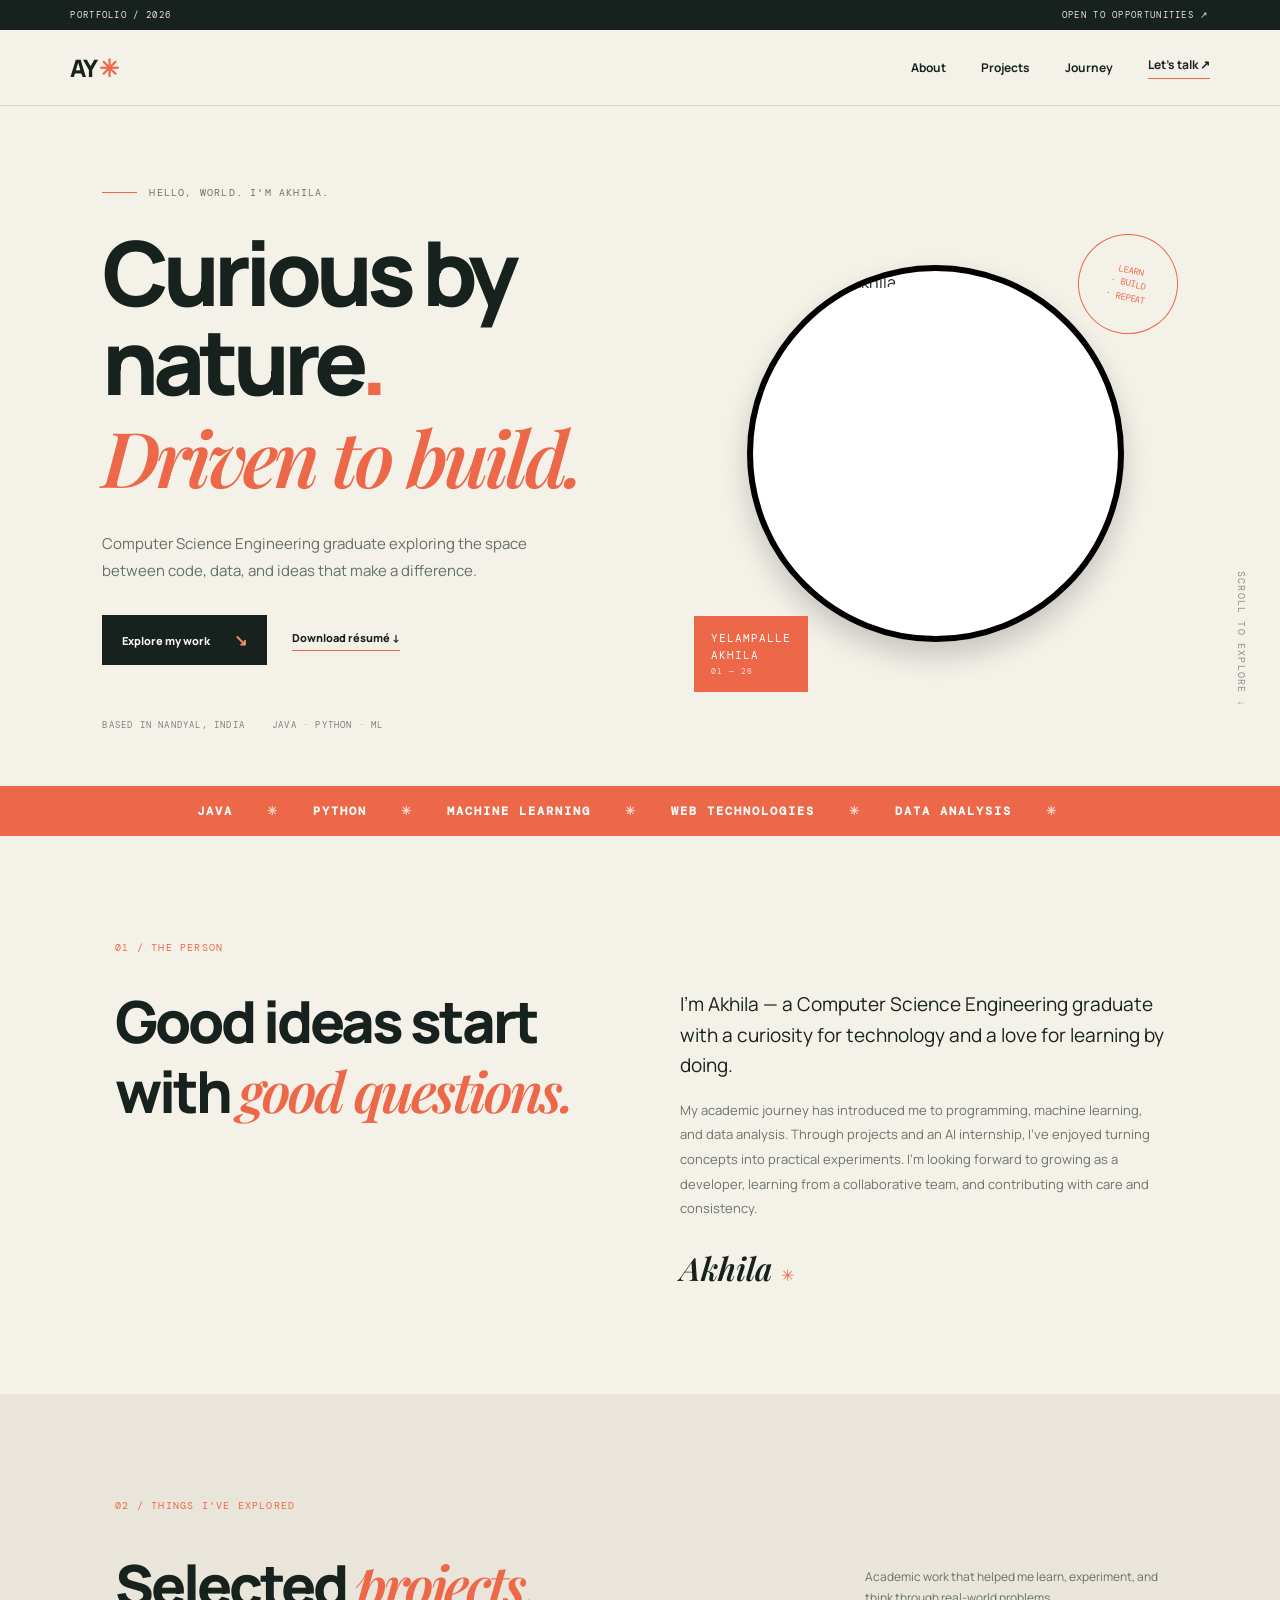
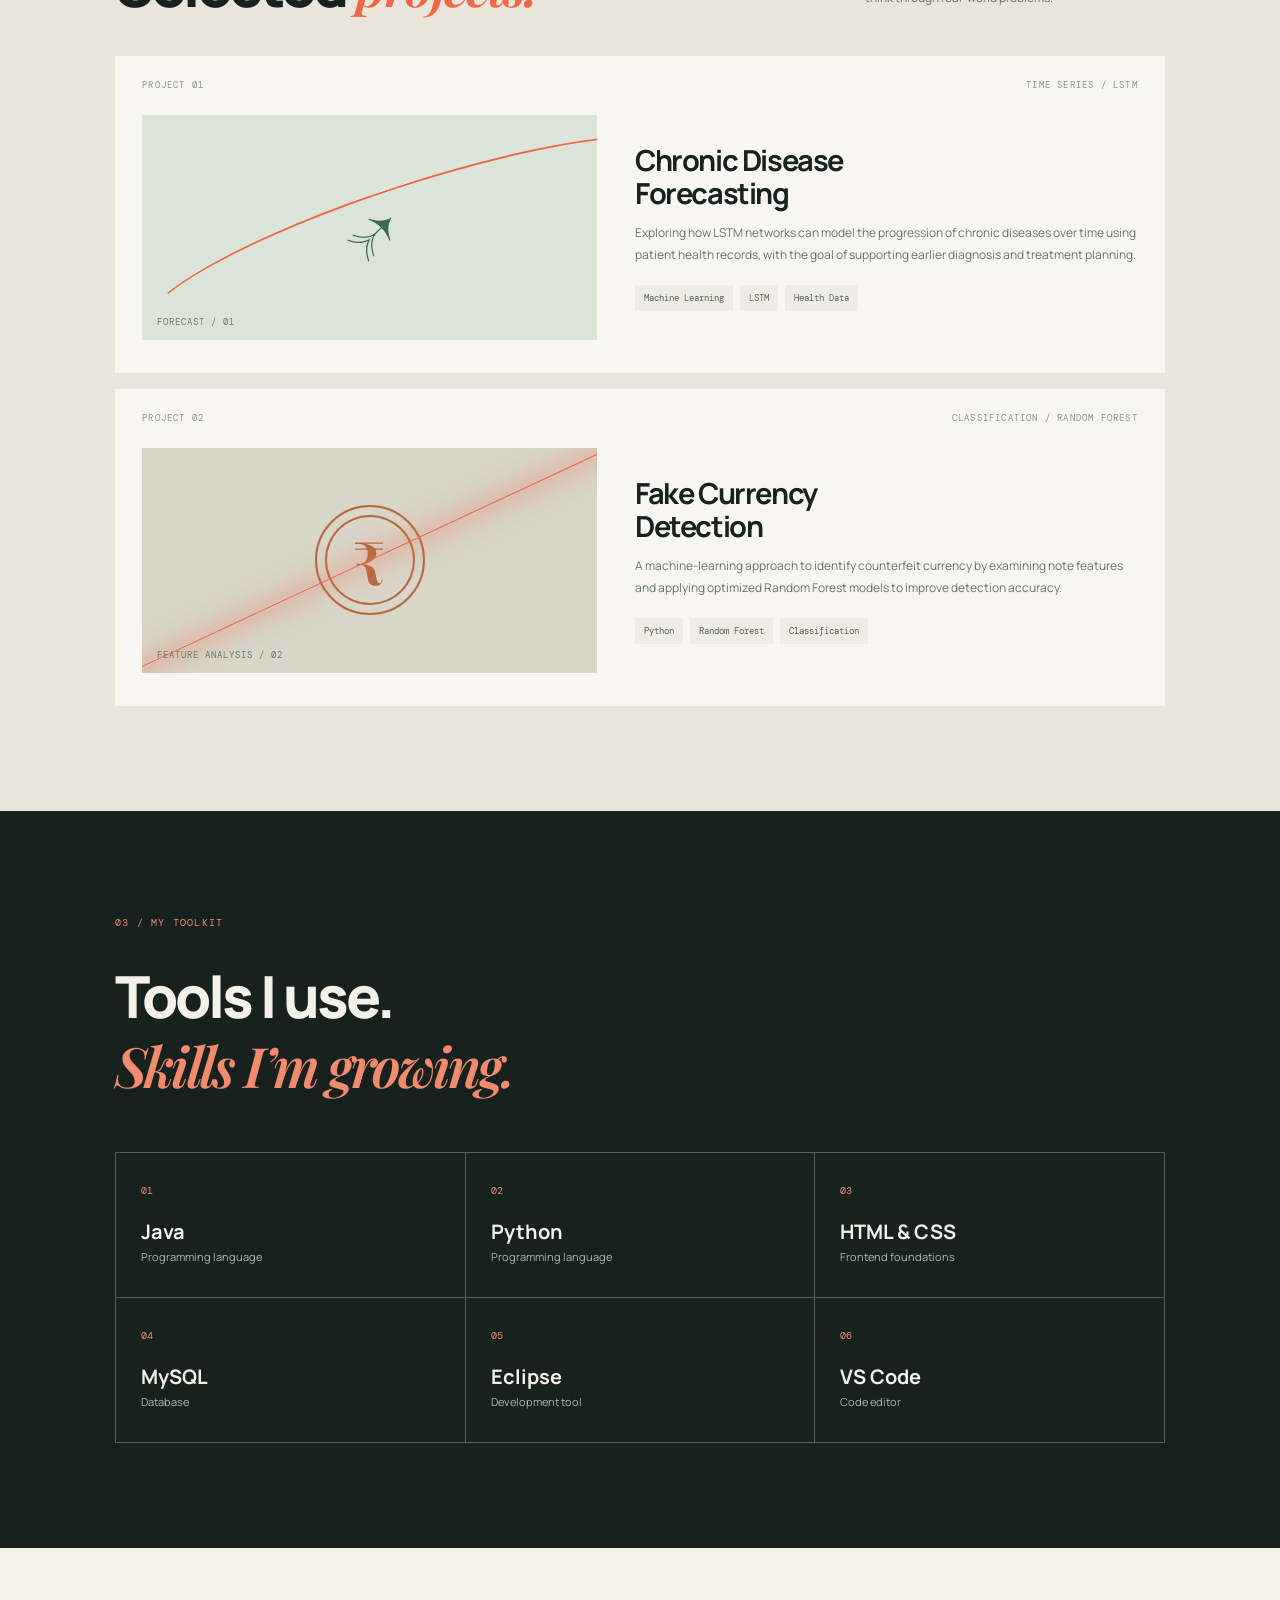
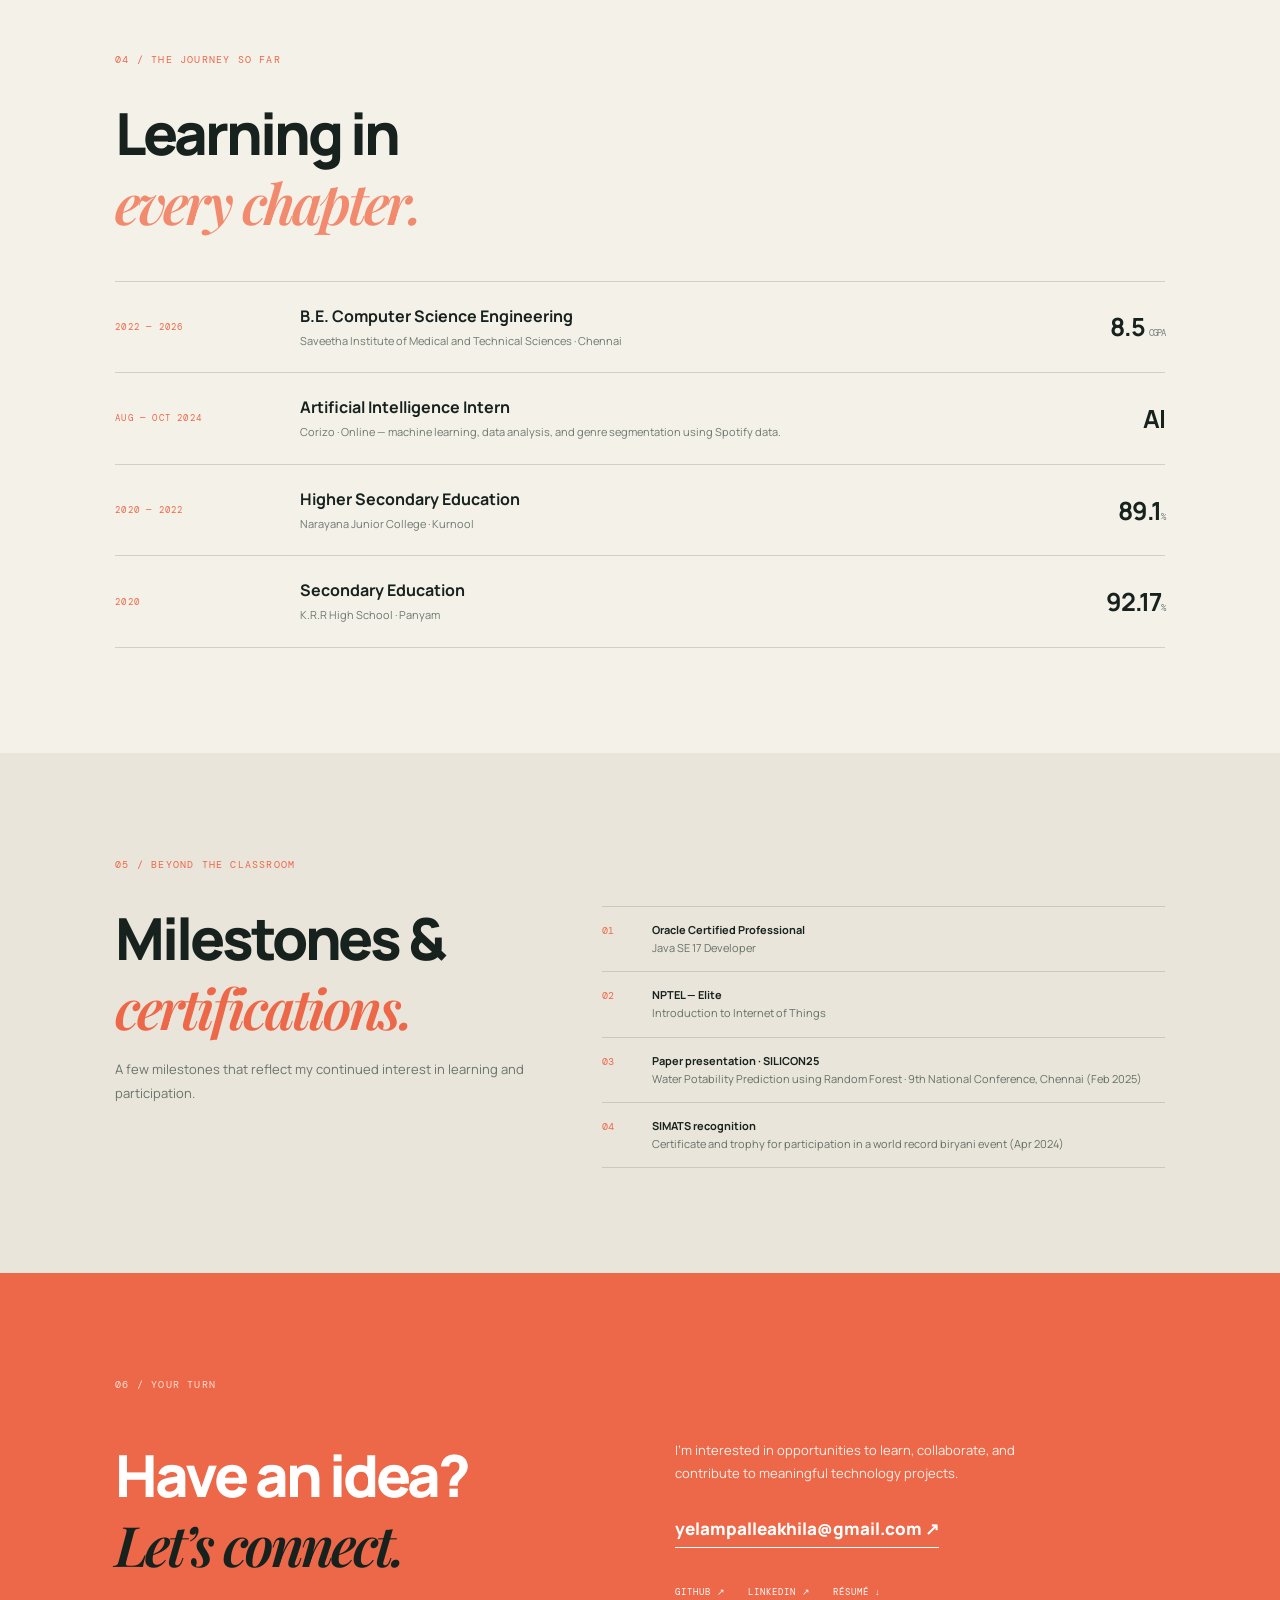
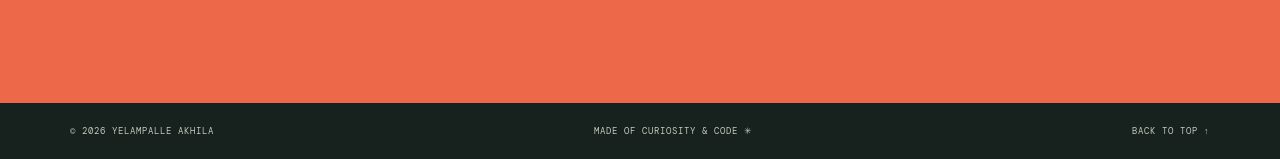
==== index.html @ b442e919 "Add files via upload" ====
<!DOCTYPE html>
<html lang="en">
<head>
<meta charset="UTF-8"><meta name="viewport" content="width=device-width, initial-scale=1">
<meta name="description" content="Yelampalle Akhila — Computer Science Engineering graduate, aspiring software developer.">
<title>Akhila Yelampalle — Digital Portfolio</title>
<link rel="preconnect" href="https://fonts.googleapis.com">
<link href="https://fonts.googleapis.com/css2?family=DM+Mono:wght@400;500&family=Manrope:wght@400;500;600;700;800&family=Playfair+Display:ital,wght@0,600;1,600&display=swap" rel="stylesheet">
<link rel="stylesheet" href="style.css">
</head>
<body>
<div class="topline"><span>PORTFOLIO / 2026</span><span>OPEN TO OPPORTUNITIES ↗</span></div>
<header class="header">
  <a class="logo" href="#top">AY<span>✳</span></a>
  <button class="menu" aria-label="Open menu">☰</button>
  <nav><a href="#about">About</a><a href="#work">Projects</a><a href="#journey">Journey</a><a href="#contact" class="contact-link">Let's talk ↗</a></nav>
</header>
<main id="top">
<section class="hero">
  <div class="hero-left">
    <p class="eyebrow"><span class="line"></span> HELLO, WORLD. I'M AKHILA.</p>
    <h1>Curious by<br>nature<span class="period">.</span><br><i>Driven to build.</i></h1>
    <p class="hero-desc">Computer Science Engineering graduate exploring the space between code, data, and ideas that make a difference.</p>
    <div class="hero-buttons"><a class="button dark" href="#work">Explore my work <span>↘</span></a><a class="text-link" href="assets/Akhila-Resume.pdf" download>Download résumé ↓</a></div>
    <div class="hero-foot"><span>BASED IN NANDYAL, INDIA</span><span>JAVA · PYTHON · ML</span></div>
  </div>
  <div class="hero-right">
    <div class="photo-wrap"><img src="assets/akhila-photo.png" alt="Yelampalle Akhila"></div>
    <div class="photo-label">YELAMPALLE<br>AKHILA <span>01 — 26</span></div>
    <div class="round-stamp"><span>LEARN<br>· BUILD<br>· REPEAT</span></div>
  </div>
  <div class="vertical-note">SCROLL TO EXPLORE ↓</div>
</section>
<section class="ticker"><div>JAVA <b>✳</b> PYTHON <b>✳</b> MACHINE LEARNING <b>✳</b> WEB TECHNOLOGIES <b>✳</b> DATA ANALYSIS <b>✳</b></div></section>
<section class="about section" id="about">
  <div class="section-no">01 / THE PERSON</div>
  <div class="about-grid"><h2>Good ideas start<br>with <em>good questions.</em></h2><div><p class="big-copy">I’m Akhila — a Computer Science Engineering graduate with a curiosity for technology and a love for learning by doing.</p><p class="body-copy">My academic journey has introduced me to programming, machine learning, and data analysis. Through projects and an AI internship, I’ve enjoyed turning concepts into practical experiments. I’m looking forward to growing as a developer, learning from a collaborative team, and contributing with care and consistency.</p><div class="signature">Akhila <span>✳</span></div></div></div>
</section>
<section class="work section" id="work">
  <div class="section-no">02 / THINGS I'VE EXPLORED</div><div class="work-head"><h2>Selected <em>projects.</em></h2><p>Academic work that helped me learn, experiment, and think through real-world problems.</p></div>
  <article class="project-card project-one"><div class="project-top"><span>PROJECT 01</span><span>TIME SERIES / LSTM</span></div><div class="project-content"><div class="project-art art-one"><div class="pulse">↗</div><div class="graph-line"></div><small>FORECAST / 01</small></div><div class="project-info"><h3>Chronic Disease<br>Forecasting</h3><p>Exploring how LSTM networks can model the progression of chronic diseases over time using patient health records, with the goal of supporting earlier diagnosis and treatment planning.</p><div class="chips"><span>Machine Learning</span><span>LSTM</span><span>Health Data</span></div></div></div></article>
  <article class="project-card project-two"><div class="project-top"><span>PROJECT 02</span><span>CLASSIFICATION / RANDOM FOREST</span></div><div class="project-content"><div class="project-art art-two"><div class="coin">₹</div><div class="scan"></div><small>FEATURE ANALYSIS / 02</small></div><div class="project-info"><h3>Fake Currency<br>Detection</h3><p>A machine-learning approach to identify counterfeit currency by examining note features and applying optimized Random Forest models to improve detection accuracy.</p><div class="chips"><span>Python</span><span>Random Forest</span><span>Classification</span></div></div></div></article>
</section>
<section class="toolkit section">
  <div class="section-no">03 / MY TOOLKIT</div><h2>Tools I use.<br><em>Skills I’m growing.</em></h2>
  <div class="tool-grid"><div class="tool"><span>01</span><h3>Java</h3><p>Programming language</p></div><div class="tool"><span>02</span><h3>Python</h3><p>Programming language</p></div><div class="tool"><span>03</span><h3>HTML & CSS</h3><p>Frontend foundations</p></div><div class="tool"><span>04</span><h3>MySQL</h3><p>Database</p></div><div class="tool"><span>05</span><h3>Eclipse</h3><p>Development tool</p></div><div class="tool"><span>06</span><h3>VS Code</h3><p>Code editor</p></div></div>
</section>
<section class="journey section" id="journey">
  <div class="section-no">04 / THE JOURNEY SO FAR</div><h2>Learning in<br><em>every chapter.</em></h2>
  <div class="journey-list">
    <div class="journey-item"><div class="date">2022 — 2026</div><div><h3>B.E. Computer Science Engineering</h3><p>Saveetha Institute of Medical and Technical Sciences · Chennai</p></div><strong>8.5 <small>CGPA</small></strong></div>
    <div class="journey-item"><div class="date">AUG — OCT 2024</div><div><h3>Artificial Intelligence Intern</h3><p>Corizo · Online — machine learning, data analysis, and genre segmentation using Spotify data.</p></div><strong>AI</strong></div>
    <div class="journey-item"><div class="date">2020 — 2022</div><div><h3>Higher Secondary Education</h3><p>Narayana Junior College · Kurnool</p></div><strong>89.1<small>%</small></strong></div>
    <div class="journey-item"><div class="date">2020</div><div><h3>Secondary Education</h3><p>K.R.R High School · Panyam</p></div><strong>92.17<small>%</small></strong></div>
  </div>
</section>
<section class="extras section">
  <div class="section-no">05 / BEYOND THE CLASSROOM</div><div class="extras-grid"><div><h2>Milestones &<br><em>certifications.</em></h2><p class="body-copy">A few milestones that reflect my continued interest in learning and participation.</p></div><div class="credential-list"><div><span>01</span><p><b>Oracle Certified Professional</b><br>Java SE 17 Developer</p></div><div><span>02</span><p><b>NPTEL — Elite</b><br>Introduction to Internet of Things</p></div><div><span>03</span><p><b>Paper presentation · SILICON25</b><br>Water Potability Prediction using Random Forest · 9th National Conference, Chennai (Feb 2025)</p></div><div><span>04</span><p><b>SIMATS recognition</b><br>Certificate and trophy for participation in a world record biryani event (Apr 2024)</p></div></div></div>
</section>
<section class="contact section" id="contact"><div class="section-no">06 / YOUR TURN</div><div class="contact-grid"><h2>Have an idea?<br><em>Let’s connect.</em></h2><div><p>I’m interested in opportunities to learn, collaborate, and contribute to meaningful technology projects.</p><a class="email" href="mailto:yelampalleakhila@gmail.com">yelampalleakhila@gmail.com ↗</a><div class="socials"><a href="https://github.com/yelampalli" target="_blank" rel="noreferrer">GITHUB ↗</a><a href="https://www.linkedin.com/" target="_blank" rel="noreferrer">LINKEDIN ↗</a><a href="assets/Akhila-Resume.pdf" download>RÉSUMÉ ↓</a></div></div></div></section>
</main>
<footer><span>© 2026 YELAMPALLE AKHILA</span><span>MADE OF CURIOSITY & CODE ✳</span><a href="#top">BACK TO TOP ↑</a></footer>
<script src="script.js"></script>
</body></html>
---- style.css ----
*{box-sizing:border-box}html{scroll-behavior:smooth}body{margin:0;background:#f4f1e9;color:#17221e;font-family:Manrope, sans-serif}a{color:inherit;text-decoration:none}.topline{height:30px;background:#17221e;color:#e7e6d9;display:flex;justify-content:space-between;align-items:center;padding:0 5.5%;font:9px "DM Mono";letter-spacing:1.3px}.header{height:76px;padding:0 5.5%;display:flex;align-items:center;justify-content:space-between;border-bottom:1px solid #dcd9d0}.logo{font:800 24px Manrope;letter-spacing:-2px}.logo span{color:#ed6849;margin-left:3px}.header nav{display:flex;gap:35px;align-items:center;font-size:12px;font-weight:700}.header nav a{transition:.2s}.header nav a:hover{color:#ed6849}.contact-link{border-bottom:1px solid #ed6849;padding-bottom:5px}.menu{display:none;border:0;background:none;font-size:23px}.hero{min-height:650px;padding:70px 8% 55px;display:grid;grid-template-columns:1.1fr .9fr;align-items:center;position:relative;overflow:hidden}.hero-left{position:relative;z-index:2}.eyebrow,.section-no,.project-top,.date,.hero-foot,.vertical-note{font:10px "DM Mono";letter-spacing:1.2px}.eyebrow{color:#64756c;display:flex;align-items:center;gap:12px}.line{height:1px;width:35px;background:#ed6849}.hero h1{font-size:clamp(55px,7vw,91px);line-height:.99;letter-spacing:-6px;margin:29px 0 23px;font-weight:800}.hero h1 i{font:600 italic clamp(48px,6vw,77px) "Playfair Display";color:#ed6849;letter-spacing:-4px}.period{color:#ed6849}.hero-desc{font-size:15px;line-height:1.8;color:#637068;max-width:440px}.hero-buttons{display:flex;align-items:center;gap:25px;margin:31px 0 54px}.button{background:#17221e;color:#f8f5ed;padding:14px 20px;font-size:11px;font-weight:800;display:inline-flex;gap:24px;align-items:center}.button span{color:#f28a6e;font-size:16px}.text-link{font-size:11px;font-weight:800;border-bottom:1px solid #ed6849;padding-bottom:5px}.hero-foot{display:flex;gap:27px;color:#78847b;font-size:9px}.hero-right{height:500px;position:relative;display:flex;justify-content:center;align-items:center}.photo-wrap{width:70%;height:440px;position:relative;z-index:1;transform:rotate(3deg);box-shadow:18px 20px 0 #e5a18c}.photo-wrap:before{content:"";position:absolute;inset:-12px;border:1px solid #b9b9a9;z-index:-1;transform:rotate(-7deg)}.photo-wrap img{width:100%;height:100%;object-fit:cover;object-position:center 17%;filter:saturate(.85)}.photo-label{position:absolute;left:0;bottom:12px;z-index:2;background:#ed6849;color:#fff;padding:14px 17px;font:11px "DM Mono";line-height:1.6;letter-spacing:1px}.photo-label span{display:block;font-size:8px;opacity:.8}.round-stamp{position:absolute;right:0;top:30px;width:100px;height:100px;border:1px solid #ed6849;border-radius:50%;display:grid;place-items:center;text-align:center;font:9px "DM Mono";line-height:1.5;color:#ed6849;transform:rotate(12deg);background:#f4f1e9}.vertical-note{position:absolute;right:2.5%;bottom:80px;writing-mode:vertical-rl;color:#89938a}.ticker{background:#ed6849;color:#fff;overflow:hidden;white-space:nowrap;padding:17px 0;font:700 12px "DM Mono";letter-spacing:2px}.ticker div{text-align:center}.ticker b{margin:0 25px;color:#f9d7c9}.section{padding:105px 9%}.section-no{color:#ed6849;margin-bottom:35px}.about-grid{display:grid;grid-template-columns:1fr 1fr;gap:80px}.about h2,.work h2,.toolkit h2,.journey h2,.extras h2,.contact h2{font-size:clamp(37px,5vw,58px);line-height:1.1;letter-spacing:-3px;margin:0;font-weight:800}.about h2 em,.work h2 em,.toolkit h2 em,.journey h2 em,.extras h2 em,.contact h2 em{font:600 italic .96em "Playfair Display";color:#ed6849}.big-copy{font-size:19px;line-height:1.6;margin:0 0 17px}.body-copy{font-size:13px;line-height:1.9;color:#68746c}.signature{font:italic 600 32px "Playfair Display";margin-top:25px}.signature span{font:16px Manrope;color:#ed6849}.work{background:#e9e5da}.work-head{display:flex;align-items:end;justify-content:space-between;gap:35px;margin-bottom:35px}.work-head p{font-size:12px;line-height:1.8;color:#657168;max-width:300px}.project-card{background:#f8f6f0;padding:23px 27px;margin-top:16px}.project-top{display:flex;justify-content:space-between;color:#8b958b;font-size:9px}.project-content{display:grid;grid-template-columns:.95fr 1.05fr;gap:38px;align-items:center;padding:24px 0 10px}.project-art{height:225px;position:relative;overflow:hidden;display:grid;place-items:center}.art-one{background:#dce4d8}.art-two{background:#d8d5c9}.project-art small{position:absolute;left:15px;bottom:12px;font:9px "DM Mono";color:#69786c;letter-spacing:1px}.pulse{font:80px "Playfair Display";color:#3c6957;z-index:2}.graph-line{position:absolute;width:125%;height:110px;border:2px solid #ed6849;border-color:#ed6849 transparent transparent transparent;border-radius:50%;transform:rotate(-18deg);top:68px;left:-10px}.coin{width:110px;height:110px;border:2px solid #b36b42;border-radius:50%;display:grid;place-items:center;color:#b36b42;font:600 60px "Playfair Display";box-shadow:inset 0 0 0 8px #d8d5c9,inset 0 0 0 10px #b36b42}.scan{position:absolute;width:180%;height:1px;background:#ed6849;transform:rotate(-25deg);box-shadow:0 0 25px 7px #ed684966}.project-info h3{font-size:29px;line-height:1.12;letter-spacing:-1.4px;margin:0 0 13px}.project-info p{font-size:12px;line-height:1.85;color:#68746c}.chips{display:flex;gap:7px;flex-wrap:wrap;margin-top:18px}.chips span{font:9px "DM Mono";padding:7px 9px;background:#eeece4;color:#59665d}.toolkit{background:#17221e;color:#f4f1e9}.toolkit .section-no{color:#f28a6e}.toolkit h2 em,.journey h2 em{color:#f28a6e}.tool-grid{display:grid;grid-template-columns:repeat(3,1fr);margin-top:50px;border-top:1px solid #526058;border-left:1px solid #526058}.tool{padding:24px 25px;border-right:1px solid #526058;border-bottom:1px solid #526058;min-height:145px}.tool span{font:10px "DM Mono";color:#f28a6e}.tool h3{font-size:20px;margin:19px 0 4px}.tool p{font-size:11px;color:#aeb8ae;margin:0}.journey{background:#f4f1e9}.journey-list{margin-top:42px;border-top:1px solid #d2d0c5}.journey-item{display:grid;grid-template-columns:160px 1fr 100px;gap:25px;align-items:center;padding:23px 0;border-bottom:1px solid #d2d0c5}.date{font-size:9px;color:#ed6849}.journey-item h3{font-size:16px;margin:0 0 5px}.journey-item p{font-size:11px;color:#6d786f;margin:0;line-height:1.6}.journey-item>strong{text-align:right;font-size:25px;letter-spacing:-1px}.journey-item strong small{font:9px "DM Mono";color:#78847b}.extras{background:#e9e5da}.extras-grid{display:grid;grid-template-columns:.85fr 1.15fr;gap:70px}.credential-list>div{display:grid;grid-template-columns:35px 1fr;gap:15px;padding:14px 0;border-bottom:1px solid #cbc9bd}.credential-list>div:first-child{border-top:1px solid #cbc9bd}.credential-list span{font:10px "DM Mono";color:#ed6849;padding-top:3px}.credential-list p{font-size:11px;line-height:1.65;color:#657168;margin:0}.credential-list b{color:#17221e}.contact{background:#ed6849;color:#fff}.contact .section-no{color:#ffe0d5}.contact h2 em{color:#17221e}.contact-grid{display:grid;grid-template-columns:1fr 1fr;gap:70px;align-items:center}.contact-grid p{font-size:13px;line-height:1.8;max-width:380px;color:#fff0e9}.email{display:inline-block;font-size:17px;font-weight:800;border-bottom:1px solid #fff;padding-bottom:7px;margin:18px 0}.socials{display:flex;gap:22px;margin-top:20px}.socials a{font:9px "DM Mono";letter-spacing:1px}footer{background:#17221e;color:#c3c9be;display:flex;justify-content:space-between;padding:22px 5.5%;font:9px "DM Mono";letter-spacing:1px}.menu{color:#17221e}@media(max-width:800px){.hero{grid-template-columns:1fr;padding:55px 8%}.hero-right{height:430px;margin-top:20px}.photo-wrap{height:370px;width:65%}.about-grid,.project-content,.extras-grid,.contact-grid{grid-template-columns:1fr;gap:28px}.work-head{display:block}.work-head p{margin-top:18px}.section{padding:75px 8%}.vertical-note{display:none}.tool-grid{grid-template-columns:repeat(2,1fr)}.journey-item{grid-template-columns:110px 1fr 65px;gap:12px}.header nav{display:none;position:absolute;top:106px;left:0;right:0;background:#f4f1e9;padding:22px 7%;flex-direction:column;align-items:flex-start;border-bottom:1px solid #dcd9d0}.header nav.open{display:flex}.menu{display:block}}@media(max-width:500px){.topline{padding:0 4%;font-size:8px}.header{padding:0 5%}.hero{padding:50px 6%}.hero h1{font-size:58px;letter-spacing:-4px}.hero h1 i{font-size:51px}.hero-buttons{gap:15px;flex-wrap:wrap}.hero-foot{font-size:8px;gap:12px}.hero-right{height:380px}.photo-wrap{height:330px;width:70%}.round-stamp{width:78px;height:78px;font-size:8px}.project-card{padding:18px}.project-content{gap:20px}.project-art{height:190px}.tool-grid{grid-template-columns:1fr 1fr}.tool{padding:17px;min-height:125px}.journey-item{grid-template-columns:1fr auto}.journey-item .date{grid-column:1/-1}.journey-item>strong{grid-column:2;grid-row:2}.journey-item h3{font-size:14px}.socials{gap:13px}footer{flex-direction:column;gap:10px}}

/* Circular professional portrait with bold black outline */
.photo-wrap{
  width:min(78%, 420px);
  height:auto;
  aspect-ratio:1 / 1;
  border:6px solid #000;
  border-radius:50%;
  overflow:hidden;
  transform:none;
  box-shadow:0 14px 28px rgba(0,0,0,.18);
  background:#fff;
}
.photo-wrap:before{display:none;}
.photo-wrap img{
  width:100%;
  height:100%;
  object-fit:cover;
  object-position:center;
  filter:none;
  border-radius:50%;
}
@media(max-width:800px){.photo-wrap{width:min(74%,390px);height:auto;}}
@media(max-width:500px){.photo-wrap{width:76%;height:auto;}}
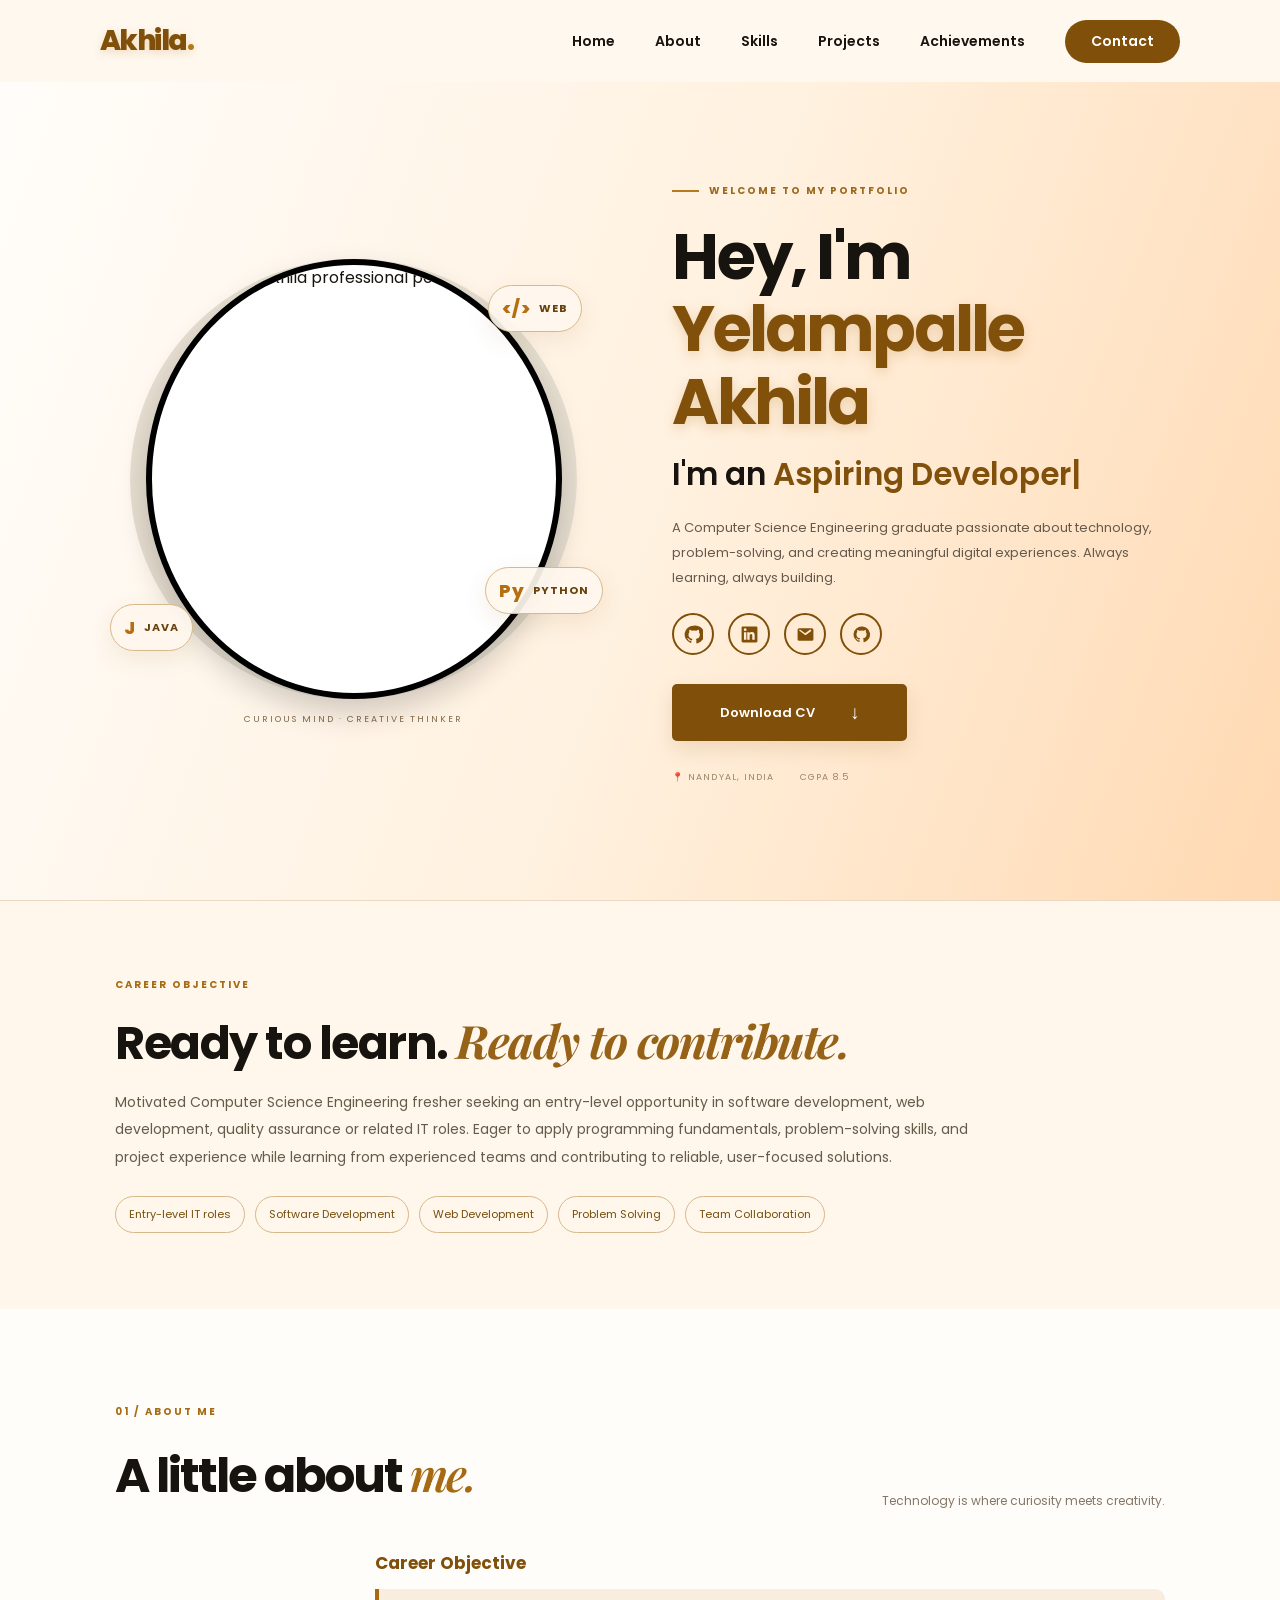
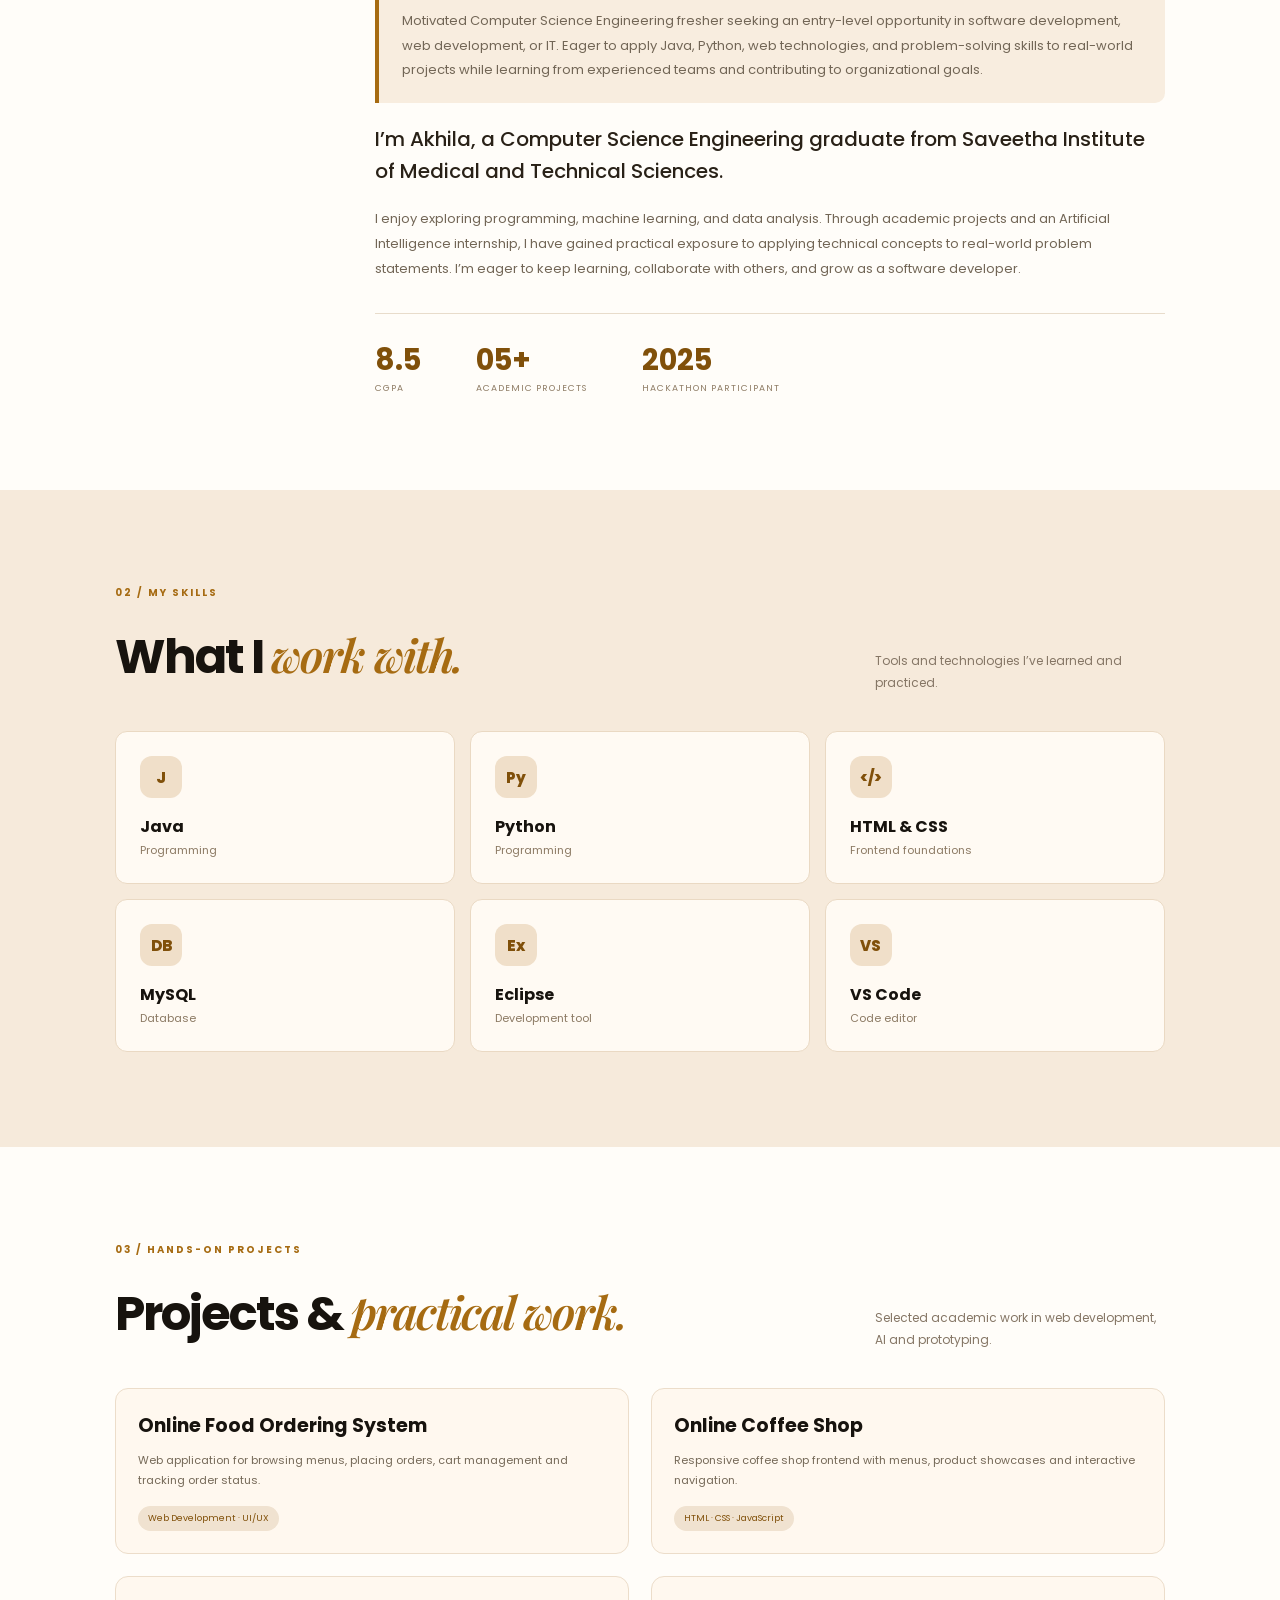
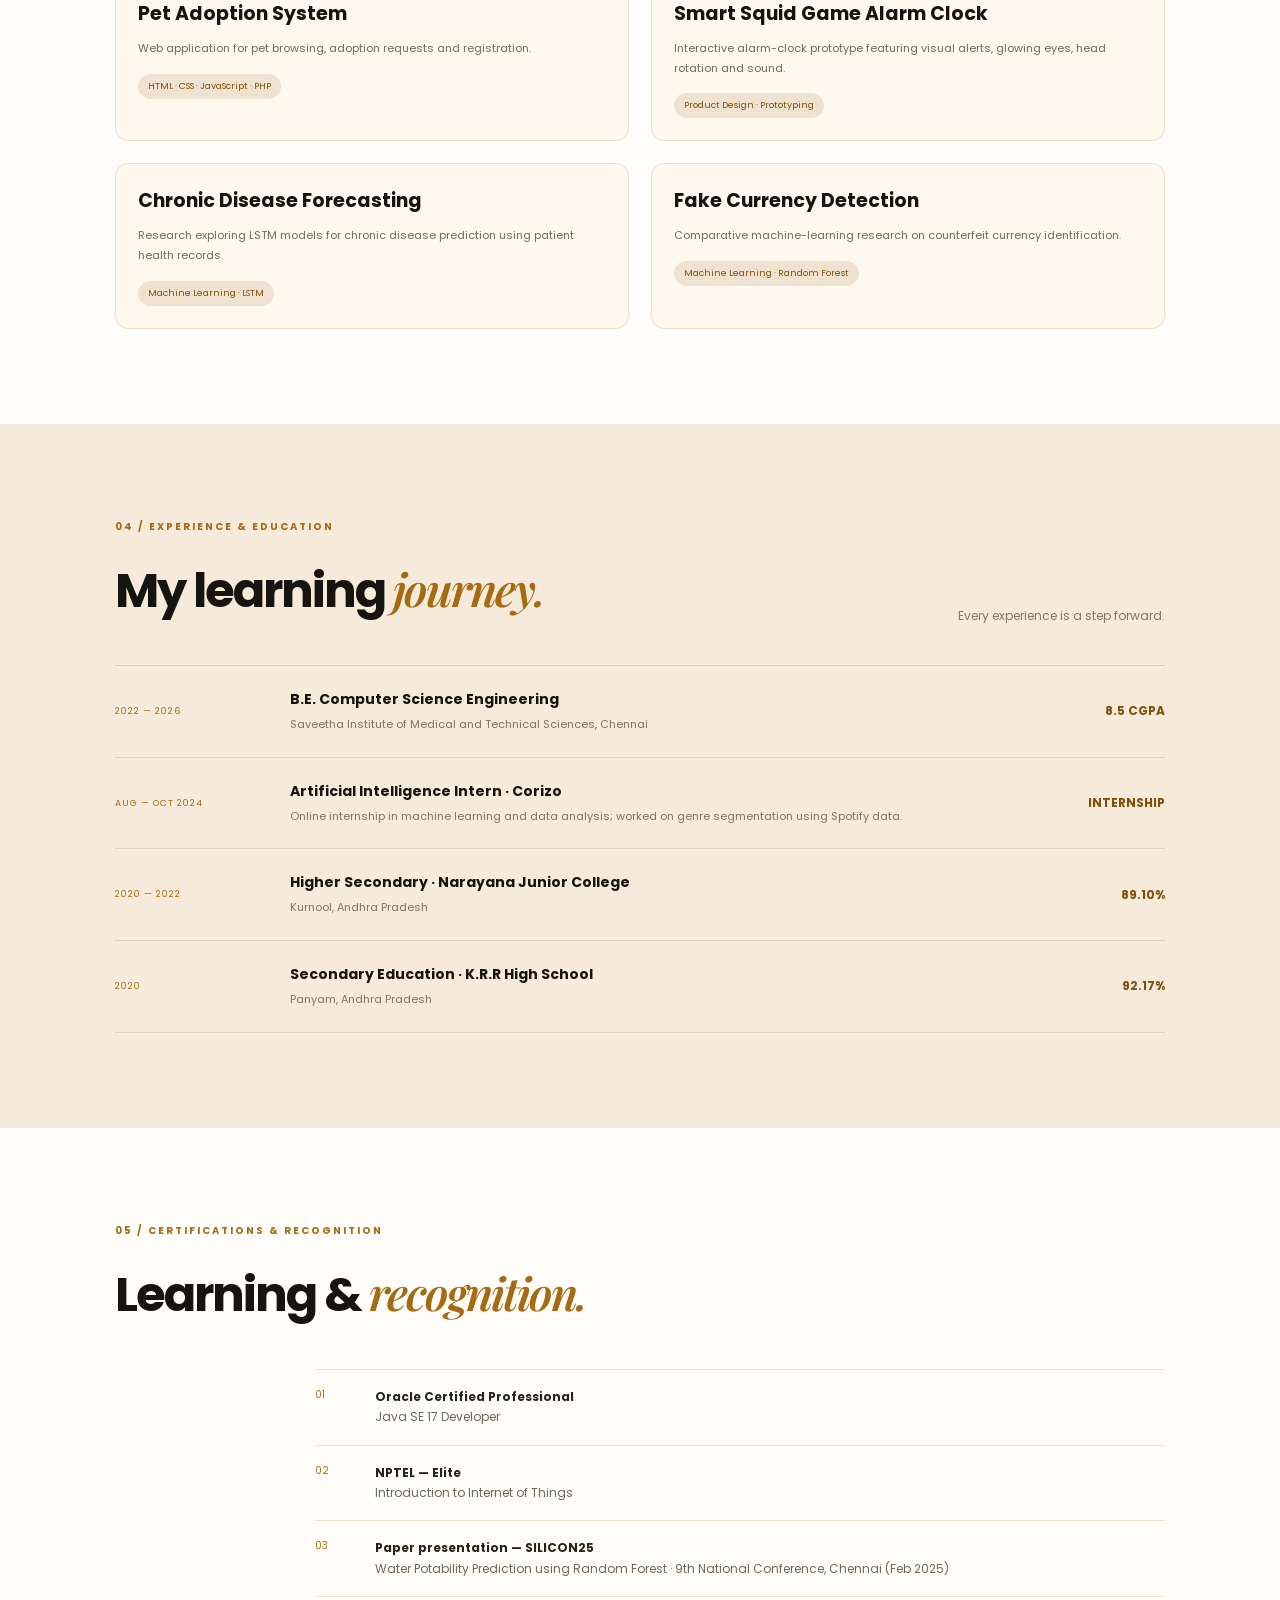
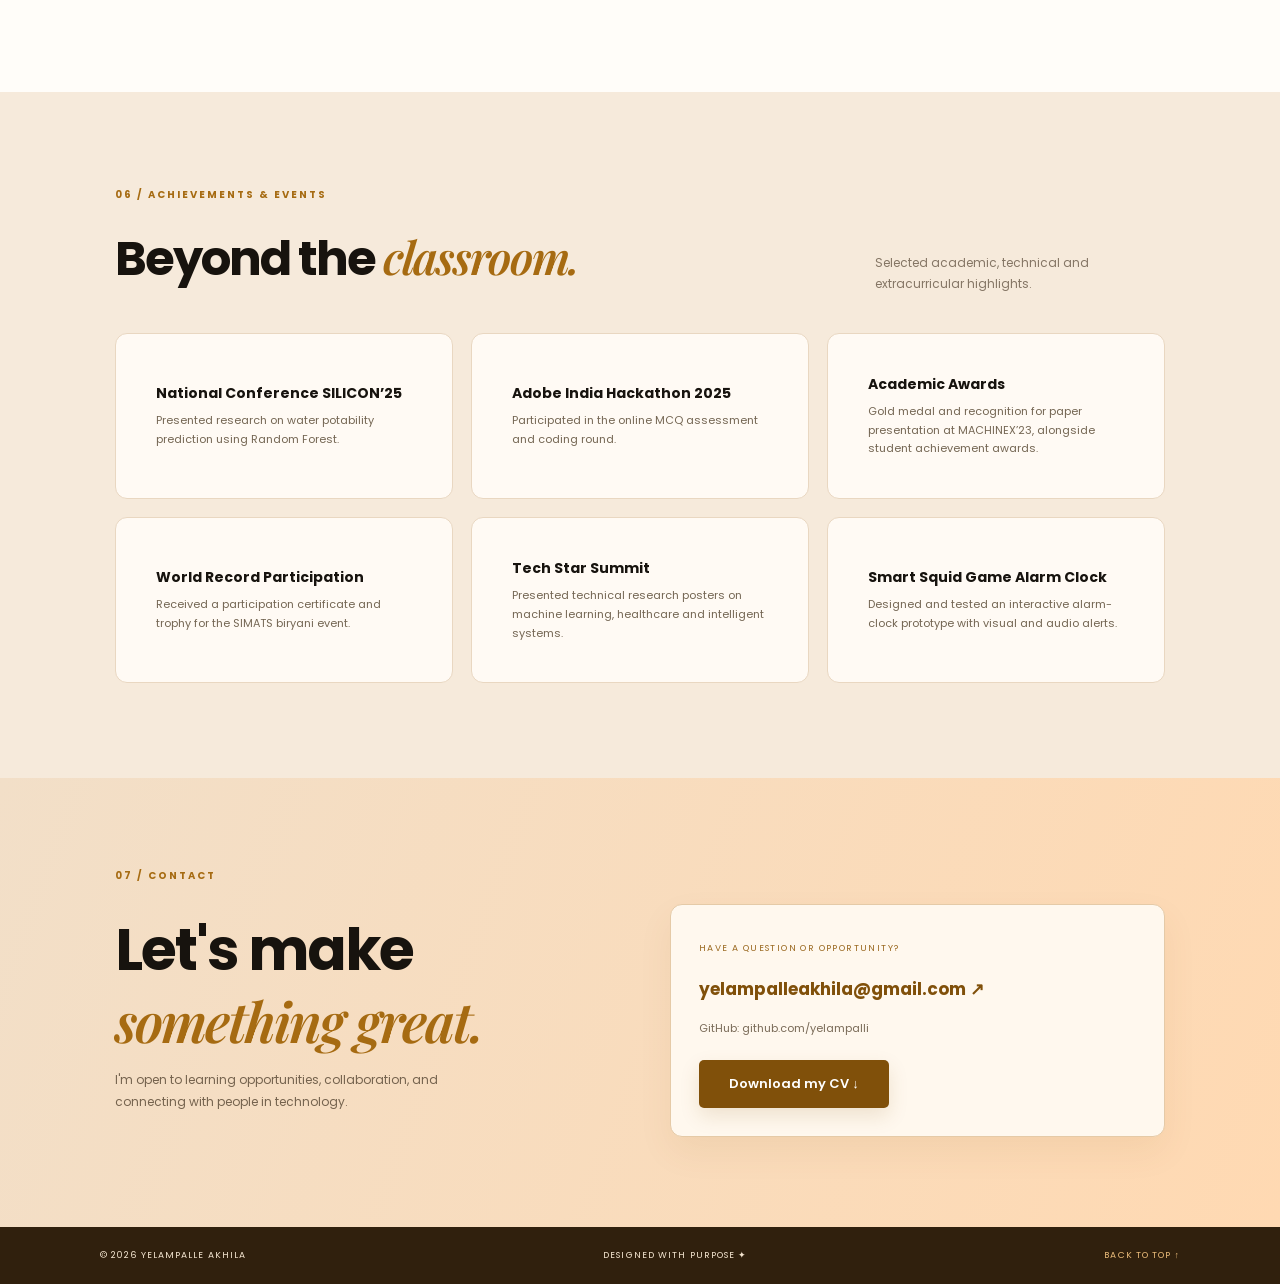
==== commit f79267a3: "Add files via upload" ====
--- a/index.html
+++ b/index.html
@@ -1,64 +1,101 @@
 <!DOCTYPE html>
+
 <html lang="en">
 <head>
-<meta charset="UTF-8"><meta name="viewport" content="width=device-width, initial-scale=1">
-<meta name="description" content="Yelampalle Akhila — Computer Science Engineering graduate, aspiring software developer.">
-<title>Akhila Yelampalle — Digital Portfolio</title>
-<link rel="preconnect" href="https://fonts.googleapis.com">
-<link href="https://fonts.googleapis.com/css2?family=DM+Mono:wght@400;500&family=Manrope:wght@400;500;600;700;800&family=Playfair+Display:ital,wght@0,600;1,600&display=swap" rel="stylesheet">
-<link rel="stylesheet" href="style.css">
+<meta charset="utf-8"/><meta content="width=device-width, initial-scale=1.0" name="viewport"/>
+<meta content="Yelampalle Akhila — Computer Science Engineering graduate and aspiring software developer." name="description"/>
+<title>Yelampalle Akhila | Portfolio</title>
+<link href="https://fonts.googleapis.com" rel="preconnect"/>
+<link href="https://fonts.googleapis.com/css2?family=Poppins:wght@400;500;600;700;800&amp;family=Playfair+Display:ital,wght@0,600;1,600&amp;display=swap" rel="stylesheet"/>
+<link href="style.css" rel="stylesheet"/>
 </head>
 <body>
-<div class="topline"><span>PORTFOLIO / 2026</span><span>OPEN TO OPPORTUNITIES ↗</span></div>
 <header class="header">
-  <a class="logo" href="#top">AY<span>✳</span></a>
-  <button class="menu" aria-label="Open menu">☰</button>
-  <nav><a href="#about">About</a><a href="#work">Projects</a><a href="#journey">Journey</a><a href="#contact" class="contact-link">Let's talk ↗</a></nav>
+<a class="brand" href="#home">Akhila<span>.</span></a>
+<button aria-label="Toggle navigation" class="menu-toggle">☰</button>
+<nav class="nav">
+<a href="#home">Home</a><a href="#about">About</a><a href="#skills">Skills</a><a href="#projects">Projects</a><a href="#achievements">Achievements</a><a class="nav-contact" href="#contact">Contact</a>
+</nav>
 </header>
-<main id="top">
-<section class="hero">
-  <div class="hero-left">
-    <p class="eyebrow"><span class="line"></span> HELLO, WORLD. I'M AKHILA.</p>
-    <h1>Curious by<br>nature<span class="period">.</span><br><i>Driven to build.</i></h1>
-    <p class="hero-desc">Computer Science Engineering graduate exploring the space between code, data, and ideas that make a difference.</p>
-    <div class="hero-buttons"><a class="button dark" href="#work">Explore my work <span>↘</span></a><a class="text-link" href="assets/Akhila-Resume.pdf" download>Download résumé ↓</a></div>
-    <div class="hero-foot"><span>BASED IN NANDYAL, INDIA</span><span>JAVA · PYTHON · ML</span></div>
-  </div>
-  <div class="hero-right">
-    <div class="photo-wrap"><img src="assets/akhila-photo.png" alt="Yelampalle Akhila"></div>
-    <div class="photo-label">YELAMPALLE<br>AKHILA <span>01 — 26</span></div>
-    <div class="round-stamp"><span>LEARN<br>· BUILD<br>· REPEAT</span></div>
-  </div>
-  <div class="vertical-note">SCROLL TO EXPLORE ↓</div>
+<main>
+<section class="hero" id="home">
+<div class="hero-visual">
+<div class="blob"></div>
+<div class="portrait-ring"><img src="assets/akhila-profile.png" alt="Yelampalle Akhila professional portrait"/></div>
+<div class="float-tag tag-java"><span class="tag-mark">J</span><b>JAVA</b></div>
+<div class="float-tag tag-python"><span class="tag-mark">Py</span><b>PYTHON</b></div>
+<div class="float-tag tag-code"><span class="tag-mark">&lt;/&gt;</span><b>WEB</b></div>
+<div class="image-note">CURIOUS MIND · CREATIVE THINKER</div>
+</div>
+<div class="hero-copy">
+<p class="eyebrow"><span></span> WELCOME TO MY PORTFOLIO</p>
+<h1>Hey, I'm <em>Yelampalle<br/>Akhila</em></h1>
+<h2>I'm an <span class="typed" id="typed">Aspiring Developer</span><i class="cursor">|</i></h2>
+<p class="intro">A Computer Science Engineering graduate passionate about technology, problem-solving, and creating meaningful digital experiences. Always learning, always building.</p>
+<div class="socials">
+<a aria-label="GitHub" href="https://github.com/yelampalli" rel="noreferrer" target="_blank" title="GitHub">
+<svg aria-hidden="true" viewbox="0 0 24 24"><path d="M12 .8a11.2 11.2 0 0 0-3.54 21.83c.56.1.76-.24.76-.54v-2.1c-3.1.68-3.76-1.32-3.76-1.32-.5-1.3-1.24-1.65-1.24-1.65-1.02-.7.08-.69.08-.69 1.12.08 1.71 1.15 1.71 1.15 1 .1.77 2.4 4.1 1.7.1-.73.4-1.23.7-1.52-2.48-.28-5.1-1.24-5.1-5.52 0-1.22.44-2.22 1.15-3-.12-.28-.5-1.42.1-2.96 0 0 .94-.3 3.08 1.15a10.7 10.7 0 0 1 5.6 0c2.14-1.45 3.08-1.15 3.08-1.15.6 1.54.22 2.68.1 2.96.72.78 1.15 1.78 1.15 3 0 4.3-2.62 5.24-5.12 5.52.4.35.75 1.02.75 2.06v3.05c0 .3.2.65.77.54A11.2 11.2 0 0 0 12 .8Z"></path></svg>
+</a>
+<a aria-label="LinkedIn" href="https://www.linkedin.com/" rel="noreferrer" target="_blank" title="LinkedIn">
+<svg aria-hidden="true" viewbox="0 0 24 24"><path d="M20.45 2H3.55C2.7 2 2 2.67 2 3.5v17c0 .83.7 1.5 1.55 1.5h16.9c.85 0 1.55-.67 1.55-1.5v-17c0-.83-.7-1.5-1.55-1.5ZM8 18.5H5V9h3v9.5ZM6.5 7.7A1.75 1.75 0 1 1 6.5 4.2a1.75 1.75 0 0 1 0 3.5Zm12 10.8h-3v-4.62c0-1.1-.02-2.52-1.54-2.52-1.54 0-1.78 1.2-1.78 2.44v4.7h-3V9h2.88v1.3h.04c.4-.75 1.38-1.54 2.84-1.54 3.04 0 3.6 2 3.6 4.6v5.14Z"></path></svg>
+</a>
+<a aria-label="Email" href="mailto:yelampalleakhila@gmail.com" title="Email">
+<svg aria-hidden="true" viewbox="0 0 24 24"><path d="M20 4H4a2 2 0 0 0-2 2v12a2 2 0 0 0 2 2h16a2 2 0 0 0 2-2V6a2 2 0 0 0-2-2Zm-.4 3.2-7.1 5.3a.85.85 0 0 1-1 0L4.4 7.2a.8.8 0 1 1 1-1.28l6.1 4.58 6.1-4.58a.8.8 0 1 1 1 1.28Z"></path></svg>
+</a>
+<a aria-label="GitHub profile" href="https://github.com/yelampalli" rel="noreferrer" target="_blank" title="GitHub profile">
+<svg viewbox="0 0 24 24"><path d="M12 2a10 10 0 0 0-3.16 19.49c.5.09.68-.22.68-.48v-1.7c-2.78.6-3.37-1.18-3.37-1.18-.45-1.15-1.11-1.46-1.11-1.46-.91-.62.07-.61.07-.61 1 .07 1.53 1.03 1.53 1.03.9 1.52 2.35 1.08 2.92.82.09-.65.35-1.08.64-1.33-2.22-.25-4.55-1.11-4.55-4.94 0-1.09.39-1.98 1.03-2.68-.1-.25-.45-1.27.1-2.65 0 0 .84-.27 2.75 1.02a9.55 9.55 0 0 1 5 0c1.91-1.29 2.75-1.02 2.75-1.02.55 1.38.2 2.4.1 2.65.64.7 1.03 1.59 1.03 2.68 0 3.84-2.34 4.69-4.57 4.94.36.31.68.92.68 1.86v2.76c0 .26.18.57.69.48A10 10 0 0 0 12 2Z"></path></svg>
+</a>
+</div>
+<a class="download" download="" href="assets/Akhila-Resume.pdf">Download CV <span>↓</span></a>
+<div class="hero-foot"><span>📍 NANDYAL, INDIA</span><span>CGPA 8.5</span></div>
+</div>
 </section>
-<section class="ticker"><div>JAVA <b>✳</b> PYTHON <b>✳</b> MACHINE LEARNING <b>✳</b> WEB TECHNOLOGIES <b>✳</b> DATA ANALYSIS <b>✳</b></div></section>
-<section class="about section" id="about">
-  <div class="section-no">01 / THE PERSON</div>
-  <div class="about-grid"><h2>Good ideas start<br>with <em>good questions.</em></h2><div><p class="big-copy">I’m Akhila — a Computer Science Engineering graduate with a curiosity for technology and a love for learning by doing.</p><p class="body-copy">My academic journey has introduced me to programming, machine learning, and data analysis. Through projects and an AI internship, I’ve enjoyed turning concepts into practical experiments. I’m looking forward to growing as a developer, learning from a collaborative team, and contributing with care and consistency.</p><div class="signature">Akhila <span>✳</span></div></div></div>
+<section class="objective-section" id="objective"><div class="section-label">CAREER OBJECTIVE</div><h2>Ready to learn. <em>Ready to contribute.</em></h2><p>Motivated Computer Science Engineering fresher seeking an entry-level opportunity in software development, web development, quality assurance or related IT roles. Eager to apply programming fundamentals, problem-solving skills, and project experience while learning from experienced teams and contributing to reliable, user-focused solutions.</p><div class="objective-pills"><span>Entry-level IT roles</span><span>Software Development</span><span>Web Development</span><span>Problem Solving</span><span>Team Collaboration</span></div></section>
+<section class="section about" id="about">
+<div class="section-label">01 / ABOUT ME</div>
+<div class="section-heading"><h2>A little about <em>me.</em></h2><p>Technology is where curiosity meets creativity.</p></div>
+<div class="about-content"><h3 class="objective-title">Career Objective</h3><p class="objective">Motivated Computer Science Engineering fresher seeking an entry-level opportunity in software development, web development, or IT. Eager to apply Java, Python, web technologies, and problem-solving skills to real-world projects while learning from experienced teams and contributing to organizational goals.</p><p class="lead">I’m Akhila, a Computer Science Engineering graduate from Saveetha Institute of Medical and Technical Sciences.</p><p>I enjoy exploring programming, machine learning, and data analysis. Through academic projects and an Artificial Intelligence internship, I have gained practical exposure to applying technical concepts to real-world problem statements. I’m eager to keep learning, collaborate with others, and grow as a software developer.</p><div class="stats"><div><b>8.5</b><span>CGPA</span></div><div><b>05+</b><span>ACADEMIC PROJECTS</span></div><div><b>2025</b><span>HACKATHON PARTICIPANT</span></div></div></div>
 </section>
-<section class="work section" id="work">
-  <div class="section-no">02 / THINGS I'VE EXPLORED</div><div class="work-head"><h2>Selected <em>projects.</em></h2><p>Academic work that helped me learn, experiment, and think through real-world problems.</p></div>
-  <article class="project-card project-one"><div class="project-top"><span>PROJECT 01</span><span>TIME SERIES / LSTM</span></div><div class="project-content"><div class="project-art art-one"><div class="pulse">↗</div><div class="graph-line"></div><small>FORECAST / 01</small></div><div class="project-info"><h3>Chronic Disease<br>Forecasting</h3><p>Exploring how LSTM networks can model the progression of chronic diseases over time using patient health records, with the goal of supporting earlier diagnosis and treatment planning.</p><div class="chips"><span>Machine Learning</span><span>LSTM</span><span>Health Data</span></div></div></div></article>
-  <article class="project-card project-two"><div class="project-top"><span>PROJECT 02</span><span>CLASSIFICATION / RANDOM FOREST</span></div><div class="project-content"><div class="project-art art-two"><div class="coin">₹</div><div class="scan"></div><small>FEATURE ANALYSIS / 02</small></div><div class="project-info"><h3>Fake Currency<br>Detection</h3><p>A machine-learning approach to identify counterfeit currency by examining note features and applying optimized Random Forest models to improve detection accuracy.</p><div class="chips"><span>Python</span><span>Random Forest</span><span>Classification</span></div></div></div></article>
+<section class="section skills" id="skills">
+<div class="section-label">02 / MY SKILLS</div><div class="section-heading"><h2>What I <em>work with.</em></h2><p>Tools and technologies I’ve learned and practiced.</p></div>
+<div class="skill-grid">
+<article><span class="skill-symbol">J</span><h3>Java</h3><p>Programming</p></article>
+<article><span class="skill-symbol">Py</span><h3>Python</h3><p>Programming</p></article>
+<article><span class="skill-symbol">&lt;/&gt;</span><h3>HTML &amp; CSS</h3><p>Frontend foundations</p></article>
+<article><span class="skill-symbol">DB</span><h3>MySQL</h3><p>Database</p></article>
+<article><span class="skill-symbol">Ex</span><h3>Eclipse</h3><p>Development tool</p></article>
+<article><span class="skill-symbol">VS</span><h3>VS Code</h3><p>Code editor</p></article>
+</div>
 </section>
-<section class="toolkit section">
-  <div class="section-no">03 / MY TOOLKIT</div><h2>Tools I use.<br><em>Skills I’m growing.</em></h2>
-  <div class="tool-grid"><div class="tool"><span>01</span><h3>Java</h3><p>Programming language</p></div><div class="tool"><span>02</span><h3>Python</h3><p>Programming language</p></div><div class="tool"><span>03</span><h3>HTML & CSS</h3><p>Frontend foundations</p></div><div class="tool"><span>04</span><h3>MySQL</h3><p>Database</p></div><div class="tool"><span>05</span><h3>Eclipse</h3><p>Development tool</p></div><div class="tool"><span>06</span><h3>VS Code</h3><p>Code editor</p></div></div>
+<section class="section projects" id="projects"><div class="section-label">03 / HANDS-ON PROJECTS</div><div class="section-heading"><h2>Projects &amp; <em>practical work.</em></h2><p>Selected academic work in web development, AI and prototyping.</p></div><div class="project-grid"><article class="project-card"><div class="project-text"><h3>Online Food Ordering System</h3><p>Web application for browsing menus, placing orders, cart management and tracking order status.</p><div class="chips"><span>Web Development · UI/UX</span></div></div></article><article class="project-card"><div class="project-text"><h3>Online Coffee Shop</h3><p>Responsive coffee shop frontend with menus, product showcases and interactive navigation.</p><div class="chips"><span>HTML · CSS · JavaScript</span></div></div></article><article class="project-card"><div class="project-text"><h3>Pet Adoption System</h3><p>Web application for pet browsing, adoption requests and registration.</p><div class="chips"><span>HTML · CSS · JavaScript · PHP</span></div></div></article><article class="project-card"><div class="project-text"><h3>Smart Squid Game Alarm Clock</h3><p>Interactive alarm-clock prototype featuring visual alerts, glowing eyes, head rotation and sound.</p><div class="chips"><span>Product Design · Prototyping</span></div></div></article><article class="project-card"><div class="project-text"><h3>Chronic Disease Forecasting</h3><p>Research exploring LSTM models for chronic disease prediction using patient health records.</p><div class="chips"><span>Machine Learning · LSTM</span></div></div></article><article class="project-card"><div class="project-text"><h3>Fake Currency Detection</h3><p>Comparative machine-learning research on counterfeit currency identification.</p><div class="chips"><span>Machine Learning · Random Forest</span></div></div></article></div></section>
+<section class="section services" id="services">
+<div class="section-label">04 / EXPERIENCE &amp; EDUCATION</div><div class="section-heading"><h2>My learning <em>journey.</em></h2><p>Every experience is a step forward.</p></div>
+<div class="journey-list">
+<div class="journey-row"><span>2022 — 2026</span><div><h3>B.E. Computer Science Engineering</h3><p>Saveetha Institute of Medical and Technical Sciences, Chennai</p></div><b>8.5 CGPA</b></div>
+<div class="journey-row"><span>AUG — OCT 2024</span><div><h3>Artificial Intelligence Intern · Corizo</h3><p>Online internship in machine learning and data analysis; worked on genre segmentation using Spotify data.</p></div><b>INTERNSHIP</b></div>
+<div class="journey-row"><span>2020 — 2022</span><div><h3>Higher Secondary · Narayana Junior College</h3><p>Kurnool, Andhra Pradesh</p></div><b>89.10%</b></div>
+<div class="journey-row"><span>2020</span><div><h3>Secondary Education · K.R.R High School</h3><p>Panyam, Andhra Pradesh</p></div><b>92.17%</b></div>
+</div>
 </section>
-<section class="journey section" id="journey">
-  <div class="section-no">04 / THE JOURNEY SO FAR</div><h2>Learning in<br><em>every chapter.</em></h2>
-  <div class="journey-list">
-    <div class="journey-item"><div class="date">2022 — 2026</div><div><h3>B.E. Computer Science Engineering</h3><p>Saveetha Institute of Medical and Technical Sciences · Chennai</p></div><strong>8.5 <small>CGPA</small></strong></div>
-    <div class="journey-item"><div class="date">AUG — OCT 2024</div><div><h3>Artificial Intelligence Intern</h3><p>Corizo · Online — machine learning, data analysis, and genre segmentation using Spotify data.</p></div><strong>AI</strong></div>
-    <div class="journey-item"><div class="date">2020 — 2022</div><div><h3>Higher Secondary Education</h3><p>Narayana Junior College · Kurnool</p></div><strong>89.1<small>%</small></strong></div>
-    <div class="journey-item"><div class="date">2020</div><div><h3>Secondary Education</h3><p>K.R.R High School · Panyam</p></div><strong>92.17<small>%</small></strong></div>
-  </div>
+<section class="section certificates" id="blogs">
+<div class="section-label">05 / CERTIFICATIONS &amp; RECOGNITION</div><div class="section-heading"><h2>Learning &amp; <em>recognition.</em></h2></div>
+<div class="certificate-list"><div><span>01</span><p><b>Oracle Certified Professional</b><br/>Java SE 17 Developer</p></div><div><span>02</span><p><b>NPTEL — Elite</b><br/>Introduction to Internet of Things</p></div><div><span>03</span><p><b>Paper presentation — SILICON25</b><br/>Water Potability Prediction using Random Forest · 9th National Conference, Chennai (Feb 2025)</p></div></div>
 </section>
-<section class="extras section">
-  <div class="section-no">05 / BEYOND THE CLASSROOM</div><div class="extras-grid"><div><h2>Milestones &<br><em>certifications.</em></h2><p class="body-copy">A few milestones that reflect my continued interest in learning and participation.</p></div><div class="credential-list"><div><span>01</span><p><b>Oracle Certified Professional</b><br>Java SE 17 Developer</p></div><div><span>02</span><p><b>NPTEL — Elite</b><br>Introduction to Internet of Things</p></div><div><span>03</span><p><b>Paper presentation · SILICON25</b><br>Water Potability Prediction using Random Forest · 9th National Conference, Chennai (Feb 2025)</p></div><div><span>04</span><p><b>SIMATS recognition</b><br>Certificate and trophy for participation in a world record biryani event (Apr 2024)</p></div></div></div>
+<section class="section achievements" id="achievements"><div class="section-label">06 / ACHIEVEMENTS &amp; EVENTS</div>
+<div class="section-heading"><h2>Beyond the <em>classroom.</em></h2><p>Selected academic, technical and extracurricular highlights.</p></div>
+<div class="achievement-grid text-achievements">
+<article class="achievement-card"><div><h3>National Conference SILICON’25</h3><p>Presented research on water potability prediction using Random Forest.</p></div></article>
+<article class="achievement-card"><div><h3>Adobe India Hackathon 2025</h3><p>Participated in the online MCQ assessment and coding round.</p></div></article>
+<article class="achievement-card"><div><h3>Academic Awards</h3><p>Gold medal and recognition for paper presentation at MACHINEX’23, alongside student achievement awards.</p></div></article>
+<article class="achievement-card"><div><h3>World Record Participation</h3><p>Received a participation certificate and trophy for the SIMATS biryani event.</p></div></article>
+<article class="achievement-card"><div><h3>Tech Star Summit</h3><p>Presented technical research posters on machine learning, healthcare and intelligent systems.</p></div></article>
+<article class="achievement-card"><div><h3>Smart Squid Game Alarm Clock</h3><p>Designed and tested an interactive alarm-clock prototype with visual and audio alerts.</p></div></article>
+</div></section>
+
+<section class="contact-section" id="contact">
+<div class="section-label">07 / CONTACT</div><div class="contact-inner"><div><h2>Let's make<br/><em>something great.</em></h2><p>I'm open to learning opportunities, collaboration, and connecting with people in technology.</p></div><div class="contact-card"><span>HAVE A QUESTION OR OPPORTUNITY?</span><a href="mailto:yelampalleakhila@gmail.com">yelampalleakhila@gmail.com ↗</a><p>GitHub: <a href="https://github.com/yelampalli" rel="noreferrer" target="_blank">github.com/yelampalli</a></p><a class="download small-download" download="" href="assets/Akhila-Resume.pdf">Download my CV ↓</a></div></div>
 </section>
-<section class="contact section" id="contact"><div class="section-no">06 / YOUR TURN</div><div class="contact-grid"><h2>Have an idea?<br><em>Let’s connect.</em></h2><div><p>I’m interested in opportunities to learn, collaborate, and contribute to meaningful technology projects.</p><a class="email" href="mailto:yelampalleakhila@gmail.com">yelampalleakhila@gmail.com ↗</a><div class="socials"><a href="https://github.com/yelampalli" target="_blank" rel="noreferrer">GITHUB ↗</a><a href="https://www.linkedin.com/" target="_blank" rel="noreferrer">LINKEDIN ↗</a><a href="assets/Akhila-Resume.pdf" download>RÉSUMÉ ↓</a></div></div></div></section>
 </main>
-<footer><span>© 2026 YELAMPALLE AKHILA</span><span>MADE OF CURIOSITY & CODE ✳</span><a href="#top">BACK TO TOP ↑</a></footer>
+<footer><span>© 2026 YELAMPALLE AKHILA</span><span>DESIGNED WITH PURPOSE ✦</span><a href="#home">BACK TO TOP ↑</a></footer>
 <script src="script.js"></script>
 </body></html>
--- a/style.css
+++ b/style.css
@@ -1,25 +1,35 @@
-*{box-sizing:border-box}html{scroll-behavior:smooth}body{margin:0;background:#f4f1e9;color:#17221e;font-family:Manrope, sans-serif}a{color:inherit;text-decoration:none}.topline{height:30px;background:#17221e;color:#e7e6d9;display:flex;justify-content:space-between;align-items:center;padding:0 5.5%;font:9px "DM Mono";letter-spacing:1.3px}.header{height:76px;padding:0 5.5%;display:flex;align-items:center;justify-content:space-between;border-bottom:1px solid #dcd9d0}.logo{font:800 24px Manrope;letter-spacing:-2px}.logo span{color:#ed6849;margin-left:3px}.header nav{display:flex;gap:35px;align-items:center;font-size:12px;font-weight:700}.header nav a{transition:.2s}.header nav a:hover{color:#ed6849}.contact-link{border-bottom:1px solid #ed6849;padding-bottom:5px}.menu{display:none;border:0;background:none;font-size:23px}.hero{min-height:650px;padding:70px 8% 55px;display:grid;grid-template-columns:1.1fr .9fr;align-items:center;position:relative;overflow:hidden}.hero-left{position:relative;z-index:2}.eyebrow,.section-no,.project-top,.date,.hero-foot,.vertical-note{font:10px "DM Mono";letter-spacing:1.2px}.eyebrow{color:#64756c;display:flex;align-items:center;gap:12px}.line{height:1px;width:35px;background:#ed6849}.hero h1{font-size:clamp(55px,7vw,91px);line-height:.99;letter-spacing:-6px;margin:29px 0 23px;font-weight:800}.hero h1 i{font:600 italic clamp(48px,6vw,77px) "Playfair Display";color:#ed6849;letter-spacing:-4px}.period{color:#ed6849}.hero-desc{font-size:15px;line-height:1.8;color:#637068;max-width:440px}.hero-buttons{display:flex;align-items:center;gap:25px;margin:31px 0 54px}.button{background:#17221e;color:#f8f5ed;padding:14px 20px;font-size:11px;font-weight:800;display:inline-flex;gap:24px;align-items:center}.button span{color:#f28a6e;font-size:16px}.text-link{font-size:11px;font-weight:800;border-bottom:1px solid #ed6849;padding-bottom:5px}.hero-foot{display:flex;gap:27px;color:#78847b;font-size:9px}.hero-right{height:500px;position:relative;display:flex;justify-content:center;align-items:center}.photo-wrap{width:70%;height:440px;position:relative;z-index:1;transform:rotate(3deg);box-shadow:18px 20px 0 #e5a18c}.photo-wrap:before{content:"";position:absolute;inset:-12px;border:1px solid #b9b9a9;z-index:-1;transform:rotate(-7deg)}.photo-wrap img{width:100%;height:100%;object-fit:cover;object-position:center 17%;filter:saturate(.85)}.photo-label{position:absolute;left:0;bottom:12px;z-index:2;background:#ed6849;color:#fff;padding:14px 17px;font:11px "DM Mono";line-height:1.6;letter-spacing:1px}.photo-label span{display:block;font-size:8px;opacity:.8}.round-stamp{position:absolute;right:0;top:30px;width:100px;height:100px;border:1px solid #ed6849;border-radius:50%;display:grid;place-items:center;text-align:center;font:9px "DM Mono";line-height:1.5;color:#ed6849;transform:rotate(12deg);background:#f4f1e9}.vertical-note{position:absolute;right:2.5%;bottom:80px;writing-mode:vertical-rl;color:#89938a}.ticker{background:#ed6849;color:#fff;overflow:hidden;white-space:nowrap;padding:17px 0;font:700 12px "DM Mono";letter-spacing:2px}.ticker div{text-align:center}.ticker b{margin:0 25px;color:#f9d7c9}.section{padding:105px 9%}.section-no{color:#ed6849;margin-bottom:35px}.about-grid{display:grid;grid-template-columns:1fr 1fr;gap:80px}.about h2,.work h2,.toolkit h2,.journey h2,.extras h2,.contact h2{font-size:clamp(37px,5vw,58px);line-height:1.1;letter-spacing:-3px;margin:0;font-weight:800}.about h2 em,.work h2 em,.toolkit h2 em,.journey h2 em,.extras h2 em,.contact h2 em{font:600 italic .96em "Playfair Display";color:#ed6849}.big-copy{font-size:19px;line-height:1.6;margin:0 0 17px}.body-copy{font-size:13px;line-height:1.9;color:#68746c}.signature{font:italic 600 32px "Playfair Display";margin-top:25px}.signature span{font:16px Manrope;color:#ed6849}.work{background:#e9e5da}.work-head{display:flex;align-items:end;justify-content:space-between;gap:35px;margin-bottom:35px}.work-head p{font-size:12px;line-height:1.8;color:#657168;max-width:300px}.project-card{background:#f8f6f0;padding:23px 27px;margin-top:16px}.project-top{display:flex;justify-content:space-between;color:#8b958b;font-size:9px}.project-content{display:grid;grid-template-columns:.95fr 1.05fr;gap:38px;align-items:center;padding:24px 0 10px}.project-art{height:225px;position:relative;overflow:hidden;display:grid;place-items:center}.art-one{background:#dce4d8}.art-two{background:#d8d5c9}.project-art small{position:absolute;left:15px;bottom:12px;font:9px "DM Mono";color:#69786c;letter-spacing:1px}.pulse{font:80px "Playfair Display";color:#3c6957;z-index:2}.graph-line{position:absolute;width:125%;height:110px;border:2px solid #ed6849;border-color:#ed6849 transparent transparent transparent;border-radius:50%;transform:rotate(-18deg);top:68px;left:-10px}.coin{width:110px;height:110px;border:2px solid #b36b42;border-radius:50%;display:grid;place-items:center;color:#b36b42;font:600 60px "Playfair Display";box-shadow:inset 0 0 0 8px #d8d5c9,inset 0 0 0 10px #b36b42}.scan{position:absolute;width:180%;height:1px;background:#ed6849;transform:rotate(-25deg);box-shadow:0 0 25px 7px #ed684966}.project-info h3{font-size:29px;line-height:1.12;letter-spacing:-1.4px;margin:0 0 13px}.project-info p{font-size:12px;line-height:1.85;color:#68746c}.chips{display:flex;gap:7px;flex-wrap:wrap;margin-top:18px}.chips span{font:9px "DM Mono";padding:7px 9px;background:#eeece4;color:#59665d}.toolkit{background:#17221e;color:#f4f1e9}.toolkit .section-no{color:#f28a6e}.toolkit h2 em,.journey h2 em{color:#f28a6e}.tool-grid{display:grid;grid-template-columns:repeat(3,1fr);margin-top:50px;border-top:1px solid #526058;border-left:1px solid #526058}.tool{padding:24px 25px;border-right:1px solid #526058;border-bottom:1px solid #526058;min-height:145px}.tool span{font:10px "DM Mono";color:#f28a6e}.tool h3{font-size:20px;margin:19px 0 4px}.tool p{font-size:11px;color:#aeb8ae;margin:0}.journey{background:#f4f1e9}.journey-list{margin-top:42px;border-top:1px solid #d2d0c5}.journey-item{display:grid;grid-template-columns:160px 1fr 100px;gap:25px;align-items:center;padding:23px 0;border-bottom:1px solid #d2d0c5}.date{font-size:9px;color:#ed6849}.journey-item h3{font-size:16px;margin:0 0 5px}.journey-item p{font-size:11px;color:#6d786f;margin:0;line-height:1.6}.journey-item>strong{text-align:right;font-size:25px;letter-spacing:-1px}.journey-item strong small{font:9px "DM Mono";color:#78847b}.extras{background:#e9e5da}.extras-grid{display:grid;grid-template-columns:.85fr 1.15fr;gap:70px}.credential-list>div{display:grid;grid-template-columns:35px 1fr;gap:15px;padding:14px 0;border-bottom:1px solid #cbc9bd}.credential-list>div:first-child{border-top:1px solid #cbc9bd}.credential-list span{font:10px "DM Mono";color:#ed6849;padding-top:3px}.credential-list p{font-size:11px;line-height:1.65;color:#657168;margin:0}.credential-list b{color:#17221e}.contact{background:#ed6849;color:#fff}.contact .section-no{color:#ffe0d5}.contact h2 em{color:#17221e}.contact-grid{display:grid;grid-template-columns:1fr 1fr;gap:70px;align-items:center}.contact-grid p{font-size:13px;line-height:1.8;max-width:380px;color:#fff0e9}.email{display:inline-block;font-size:17px;font-weight:800;border-bottom:1px solid #fff;padding-bottom:7px;margin:18px 0}.socials{display:flex;gap:22px;margin-top:20px}.socials a{font:9px "DM Mono";letter-spacing:1px}footer{background:#17221e;color:#c3c9be;display:flex;justify-content:space-between;padding:22px 5.5%;font:9px "DM Mono";letter-spacing:1px}.menu{color:#17221e}@media(max-width:800px){.hero{grid-template-columns:1fr;padding:55px 8%}.hero-right{height:430px;margin-top:20px}.photo-wrap{height:370px;width:65%}.about-grid,.project-content,.extras-grid,.contact-grid{grid-template-columns:1fr;gap:28px}.work-head{display:block}.work-head p{margin-top:18px}.section{padding:75px 8%}.vertical-note{display:none}.tool-grid{grid-template-columns:repeat(2,1fr)}.journey-item{grid-template-columns:110px 1fr 65px;gap:12px}.header nav{display:none;position:absolute;top:106px;left:0;right:0;background:#f4f1e9;padding:22px 7%;flex-direction:column;align-items:flex-start;border-bottom:1px solid #dcd9d0}.header nav.open{display:flex}.menu{display:block}}@media(max-width:500px){.topline{padding:0 4%;font-size:8px}.header{padding:0 5%}.hero{padding:50px 6%}.hero h1{font-size:58px;letter-spacing:-4px}.hero h1 i{font-size:51px}.hero-buttons{gap:15px;flex-wrap:wrap}.hero-foot{font-size:8px;gap:12px}.hero-right{height:380px}.photo-wrap{height:330px;width:70%}.round-stamp{width:78px;height:78px;font-size:8px}.project-card{padding:18px}.project-content{gap:20px}.project-art{height:190px}.tool-grid{grid-template-columns:1fr 1fr}.tool{padding:17px;min-height:125px}.journey-item{grid-template-columns:1fr auto}.journey-item .date{grid-column:1/-1}.journey-item>strong{grid-column:2;grid-row:2}.journey-item h3{font-size:14px}.socials{gap:13px}footer{flex-direction:column;gap:10px}}
+*{box-sizing:border-box}html{scroll-behavior:smooth}body{margin:0;background:#fff8ee;color:#17130e;font-family:Poppins,sans-serif}a{color:inherit;text-decoration:none}.header{height:82px;display:flex;align-items:center;justify-content:space-between;padding:0 7.8%;position:sticky;top:0;z-index:20;background:rgba(255,248,238,.93);backdrop-filter:blur(14px)}.brand{font-size:28px;font-weight:800;color:#80500a;letter-spacing:-1.5px;text-shadow:0 3px 9px #c59a5c55}.brand span{color:#b97813}.nav{display:flex;align-items:center;gap:40px;font-size:14px;font-weight:600}.nav a{transition:.2s}.nav a:hover{color:#a66b12}.nav-contact{background:#80500a;color:white;padding:11px 26px;border-radius:28px}.nav-contact:hover{background:#5e3904;color:white!important}.menu-toggle{display:none;background:none;border:0;font-size:25px}.hero{min-height:calc(100vh - 82px);padding:45px 7.8% 70px;display:grid;grid-template-columns:1fr 1fr;gap:6%;align-items:center;background:linear-gradient(110deg,#fffdfa 0%,#fff1df 52%,#ffd9b2 100%);overflow:hidden}.hero-visual{height:520px;position:relative;display:flex;align-items:center;justify-content:center}.blob{position:absolute;width:min(88%,520px);height:440px;background:#e7dfd1;border-radius:43% 57% 56% 44% / 46% 43% 57% 54%;transform:rotate(-10deg)}.portrait-ring{position:relative;z-index:1;width:min(82%,440px);height:430px;border:2px solid #835c32;border-radius:48% 52% 51% 49% / 42% 43% 57% 58%;overflow:hidden;transform:rotate(-4deg);box-shadow:0 0 0 12px #fff8eeaa}.portrait-ring img{width:100%;height:100%;object-fit:cover;object-position:center 15%;transform:rotate(4deg) scale(1.05)}.float-tag{position:absolute;z-index:3;display:flex;align-items:center;gap:8px;background:#fff8eeeb;border:1px solid #d7b88b;padding:9px 13px;border-radius:30px;box-shadow:0 8px 25px #80500a18;color:#68420d;font-size:11px;letter-spacing:1px}.tag-java{left:2%;bottom:88px}.tag-python{right:1%;bottom:125px}.tag-code{right:5%;top:66px}.tag-mark{font-size:18px;font-weight:800;color:#b56f12}.image-note{position:absolute;bottom:13px;left:50%;transform:translateX(-50%);white-space:nowrap;font-size:9px;letter-spacing:2px;color:#846b4c}.hero-copy{max-width:610px;padding:20px 0}.eyebrow{font-size:10px;letter-spacing:2px;font-weight:700;color:#9b6a22;display:flex;align-items:center;gap:10px}.eyebrow span{width:27px;height:2px;background:#b77a1d}.hero h1{font-size:clamp(43px,5vw,66px);line-height:1.14;letter-spacing:-2.8px;margin:22px 0 12px;font-weight:700}.hero h1 em{font-style:normal;color:#81500b;text-shadow:0 4px 12px #b57c2440}.hero h2{font-size:clamp(21px,2.5vw,31px);margin:0 0 18px;font-weight:600}.typed{color:#81500b}.cursor{font-style:normal;color:#81500b;animation:blink .8s infinite}@keyframes blink{50%{opacity:0}}.intro{font-size:13px;line-height:1.9;color:#64594b;max-width:560px}.socials{display:flex;gap:14px;margin:23px 0 29px}.socials a{width:42px;height:42px;border:2px solid #80500a;color:#80500a;border-radius:50%;display:grid;place-items:center;transition:.25s}.socials a:hover{background:#80500a;color:white;transform:translateY(-4px)}.socials svg{width:19px;height:19px;fill:currentColor}.download{display:inline-flex;align-items:center;justify-content:center;gap:35px;min-width:235px;padding:14px 23px;background:#80500a;color:white;border-radius:5px;font-size:13px;font-weight:600;box-shadow:0 8px 20px #80500a22;transition:.25s}.download:hover{background:#5e3904;transform:translateY(-2px)}.download span{font-size:19px}.hero-foot{display:flex;gap:25px;margin-top:30px;font-size:9px;letter-spacing:1.2px;color:#9a866a}.section{padding:95px 9%}.section-label{font-size:10px;letter-spacing:2px;color:#a66b12;font-weight:700;margin-bottom:20px}.section-heading{display:flex;justify-content:space-between;align-items:end;gap:25px;margin-bottom:38px}.section-heading h2{font-size:clamp(32px,4vw,48px);letter-spacing:-2px;margin:0}.section-heading h2 em,.contact-inner h2 em{font:600 italic .95em "Playfair Display";color:#a66b12}.section-heading>p{font-size:12px;color:#857665;max-width:290px;line-height:1.8;margin:0}.about{background:#fffdf9}.about-content{max-width:790px;margin-left:auto}.about-content p{font-size:13px;line-height:1.9;color:#726656}.about-content .lead{font-size:20px;line-height:1.6;color:#292117;font-weight:500}.stats{display:flex;gap:55px;margin-top:32px;border-top:1px solid #e8dccb;padding-top:25px}.stats div{display:flex;flex-direction:column}.stats b{font-size:29px;color:#80500a}.stats span{font-size:9px;letter-spacing:1px;color:#907e67}.skills{background:#f6eadb}.skill-grid{display:grid;grid-template-columns:repeat(3,1fr);gap:15px}.skill-grid article{background:#fffaf3;border:1px solid #ead9c3;padding:24px;border-radius:12px;min-height:145px;transition:.25s}.skill-grid article:hover{transform:translateY(-5px);box-shadow:0 15px 30px #81500a12}.skill-symbol{width:42px;height:42px;display:grid;place-items:center;border-radius:12px;background:#f0dfc9;color:#80500a;font-weight:800;font-size:15px}.skill-grid h3{font-size:16px;margin:16px 0 3px}.skill-grid p{font-size:11px;color:#8c7a64;margin:0}.projects{background:#fffdf9}.project-grid{display:grid;grid-template-columns:1fr 1fr;gap:22px}.project-card{background:#fff8ef;border:1px solid #ecddca;border-radius:13px;overflow:hidden}.project-visual{height:215px;position:relative;display:grid;place-items:center;overflow:hidden}.visual-one{background:linear-gradient(135deg,#eadfce,#f6e7d4)}.visual-two{background:linear-gradient(135deg,#f0dfc8,#e7c99f)}.project-index{position:absolute;left:20px;top:18px;font-size:11px;letter-spacing:1px;color:#8b704f}.visual-icon{font:100px "Playfair Display";color:#96651e;opacity:.85}.visual-caption{position:absolute;bottom:17px;right:20px;font-size:9px;letter-spacing:1.5px;color:#80500a}.project-text{padding:22px}.project-text h3{font-size:19px;margin:0 0 9px}.project-text p{font-size:11px;line-height:1.8;color:#756958}.chips{display:flex;gap:8px;margin-top:15px;flex-wrap:wrap}.chips span{font-size:9px;background:#f0e2d0;color:#80500a;padding:6px 10px;border-radius:20px}.services{background:#f6eadb}.journey-list{border-top:1px solid #e2d0b8}.journey-row{display:grid;grid-template-columns:150px 1fr 110px;gap:25px;align-items:center;padding:23px 0;border-bottom:1px solid #e2d0b8}.journey-row>span{font-size:9px;letter-spacing:1px;color:#a66b12}.journey-row h3{font-size:14px;margin:0 0 5px}.journey-row p{font-size:11px;color:#81735f;margin:0;line-height:1.7}.journey-row>b{text-align:right;color:#80500a;font-size:12px}.certificates{background:#fffdf9}.certificate-list{max-width:850px;margin-left:auto;border-top:1px solid #eadfce}.certificate-list>div{display:grid;grid-template-columns:45px 1fr;gap:15px;padding:17px 0;border-bottom:1px solid #eadfce}.certificate-list span{font-size:10px;color:#a66b12}.certificate-list p{font-size:12px;line-height:1.7;color:#726656;margin:0}.certificate-list b{color:#292117}.contact-section{padding:90px 9%;background:linear-gradient(110deg,#f2dfc8,#ffd9b2)}.contact-inner{display:grid;grid-template-columns:1fr 1fr;gap:60px;align-items:center}.contact-inner h2{font-size:clamp(38px,5vw,58px);line-height:1.15;letter-spacing:-2px;margin:0}.contact-inner>div:first-child>p{font-size:12px;line-height:1.8;color:#75634e;max-width:390px}.contact-card{background:#fff8ee;border:1px solid #e5caa7;border-radius:12px;padding:28px;box-shadow:0 15px 35px #80500a12}.contact-card>span{font-size:9px;letter-spacing:1.4px;color:#9b6a22}.contact-card>a:not(.small-download){display:block;font-size:17px;font-weight:700;color:#80500a;margin:18px 0}.contact-card p{font-size:11px;color:#7a6b58}.small-download{margin-top:12px;min-width:190px;gap:15px}footer{background:#30200d;color:#f4e5d0;display:flex;justify-content:space-between;padding:22px 7.8%;font-size:9px;letter-spacing:1.1px}footer a{color:#e7b978}@media(max-width:850px){.hero{grid-template-columns:1fr;gap:20px;padding-top:25px}.hero-visual{height:430px;order:2}.hero-copy{order:1}.portrait-ring{height:370px;width:min(75%,390px)}.blob{height:380px}.section-heading{display:block}.section-heading>p{margin-top:12px}.contact-inner{grid-template-columns:1fr;gap:25px}}@media(max-width:650px){.header{height:70px;padding:0 6%}.menu-toggle{display:block}.nav{display:none;position:absolute;top:70px;left:0;right:0;background:#fff8ee;padding:20px 7%;flex-direction:column;align-items:flex-start;gap:20px;box-shadow:0 12px 20px #80500a12}.nav.open{display:flex}.hero{padding:35px 7% 45px}.hero h1{font-size:48px}.hero-visual{height:360px}.portrait-ring{height:310px;width:78%}.blob{height:320px}.tag-java{bottom:45px}.tag-python{bottom:78px}.tag-code{top:30px}.section{padding:70px 7%}.skill-grid,.project-grid{grid-template-columns:1fr}.stats{gap:22px;justify-content:space-between}.stats b{font-size:24px}.stats span{font-size:8px}.journey-row{grid-template-columns:1fr auto;gap:8px 12px}.journey-row>span{grid-column:1/-1}.journey-row>b{grid-column:2;grid-row:2}.contact-section{padding:70px 7%}footer{padding:20px 7%;flex-direction:column;gap:10px}}
+.objective-title{font-size:17px;color:#80500a;margin:0 0 8px}.objective{padding:20px 23px;border-left:4px solid #a66b12;background:#f8eddf;border-radius:0 10px 10px 0}.project-photo{width:100%;height:235px;object-fit:cover;object-position:center top;display:block;background:#e9d9c5}.project-grid{grid-template-columns:repeat(2,minmax(0,1fr))}.achievement-grid{display:grid;grid-template-columns:repeat(3,minmax(0,1fr));gap:18px}.achievements{background:#f6eadb}.achievement-card{background:#fffaf4;border:1px solid #e9d7c1;border-radius:12px;overflow:hidden}.achievement-card img{width:100%;height:180px;object-fit:cover;object-position:center top;display:block}.achievement-card div{padding:16px}.achievement-card h3{font-size:14px;margin:0 0 7px}.achievement-card p{font-size:11px;line-height:1.7;color:#746653;margin:0}@media(max-width:850px){.achievement-grid{grid-template-columns:repeat(2,minmax(0,1fr))}.nav{gap:18px}}@media(max-width:650px){.project-grid,.achievement-grid{grid-template-columns:1fr}.achievement-card img{height:210px}}
+/* Updated fresher portfolio sections */
+.objective-section{padding:76px 9%;background:#fff7eb;border-top:1px solid #ebd9c3}.objective-section h2{font-size:clamp(30px,4vw,46px);line-height:1.2;letter-spacing:-1.5px;margin:0 0 18px}.objective-section h2 em{font-family:'Playfair Display',serif;color:#966218}.objective-section>p{font-size:14px;line-height:1.95;max-width:890px;color:#665a4b}.objective-pills{display:flex;flex-wrap:wrap;gap:10px;margin-top:25px}.objective-pills span{font-size:11px;border:1px solid #d7b88b;border-radius:50px;padding:9px 13px;color:#76500f}.project-photo{width:100%;height:225px;object-fit:cover;object-position:center;display:block;background:#f0e7dc;transition:transform .25s}.project-card{overflow:hidden}.project-card:hover .project-photo{transform:scale(1.025)}.view-evidence{font-size:11px;font-weight:700;color:#80500a;display:inline-block;margin-top:18px}.gallery-section{background:#f6eadb}.gallery-grid{display:grid;grid-template-columns:repeat(3,minmax(0,1fr));gap:18px}.gallery-card{background:#fffaf3;border:1px solid #e6d4bb;border-radius:12px;overflow:hidden;transition:transform .2s,box-shadow .2s}.gallery-card:hover{transform:translateY(-4px);box-shadow:0 14px 25px #80500a1c}.gallery-card img{width:100%;height:155px;object-fit:cover;display:block}.gallery-card>div{padding:16px}.gallery-card h3{font-size:13px;margin:0 0 6px}.gallery-card p{font-size:10px;color:#776a58;line-height:1.6;min-height:33px;margin:0 0 9px}.gallery-card span{font-size:10px;color:#80500a;font-weight:700}@media(max-width:850px){.gallery-grid{grid-template-columns:repeat(2,minmax(0,1fr))}.nav{gap:18px;font-size:12px}}@media(max-width:600px){.gallery-grid{grid-template-columns:1fr}.gallery-card img{height:190px}.objective-section{padding:60px 7%}}
+/* Text-only portfolio avatar */
+.initials-portrait{display:flex;align-items:center;justify-content:center;font-size:clamp(3rem,8vw,6rem);font-weight:800;letter-spacing:.08em;color:#fff;background:linear-gradient(135deg,#0b4778,#06233d);border-radius:50%;box-shadow:0 18px 45px rgba(4,35,61,.18);}
+.text-achievements .achievement-card{min-height:150px;display:flex;align-items:center;padding:1.5rem;}
 
-/* Circular professional portrait with bold black outline */
-.photo-wrap{
-  width:min(78%, 420px);
-  height:auto;
-  aspect-ratio:1 / 1;
+/* Professional circular profile photo */
+.portrait-ring{
+  width:min(82%,440px);
+  height:440px;
   border:6px solid #000;
   border-radius:50%;
   overflow:hidden;
   transform:none;
-  box-shadow:0 14px 28px rgba(0,0,0,.18);
+  box-shadow:0 14px 30px rgba(0,0,0,.18);
   background:#fff;
 }
-.photo-wrap:before{display:none;}
-.photo-wrap img{
+.portrait-ring img{
+  display:block;
   width:100%;
   height:100%;
   object-fit:cover;
   object-position:center;
-  filter:none;
+  transform:none;
   border-radius:50%;
 }
-@media(max-width:800px){.photo-wrap{width:min(74%,390px);height:auto;}}
-@media(max-width:500px){.photo-wrap{width:76%;height:auto;}}
+.blob{border-radius:50%;}
+@media(max-width:850px){
+  .portrait-ring{height:370px;width:min(75%,390px);}
+}
+@media(max-width:650px){
+  .portrait-ring{height:310px;width:78%;}
+}
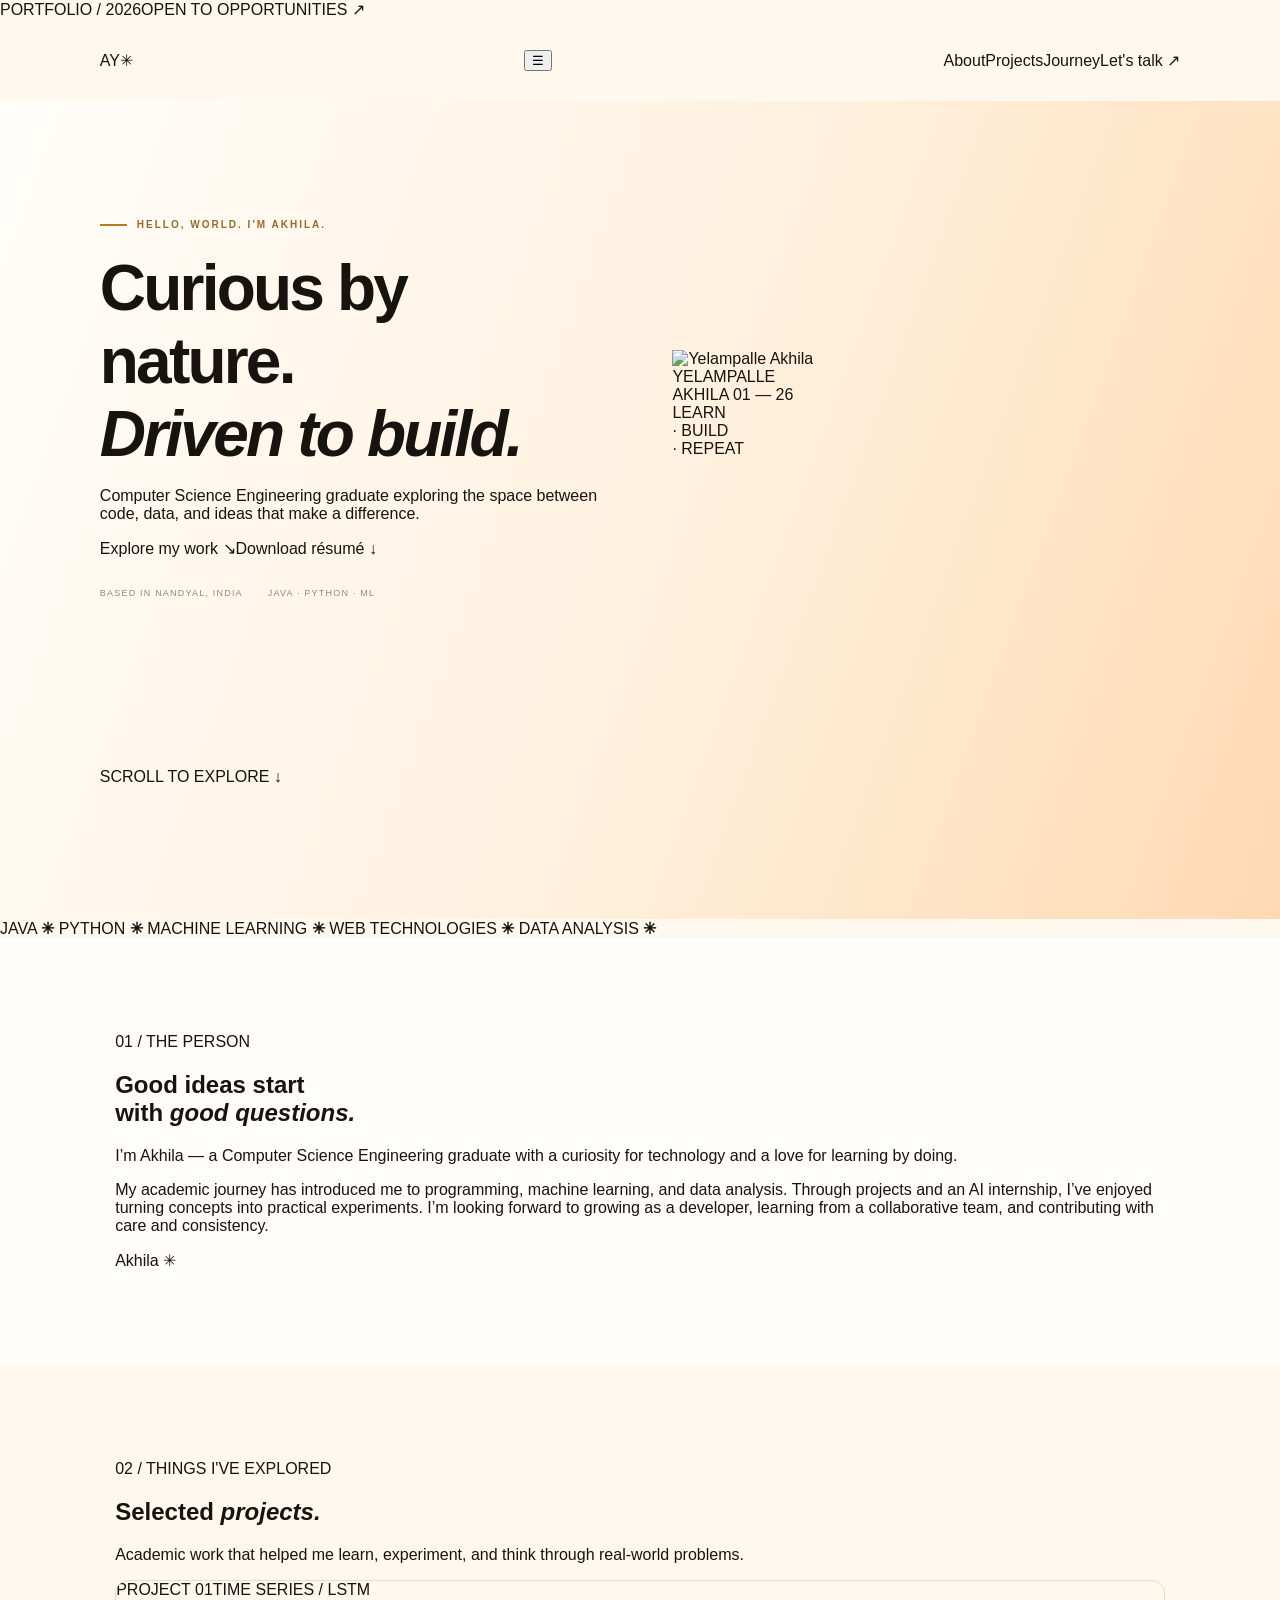
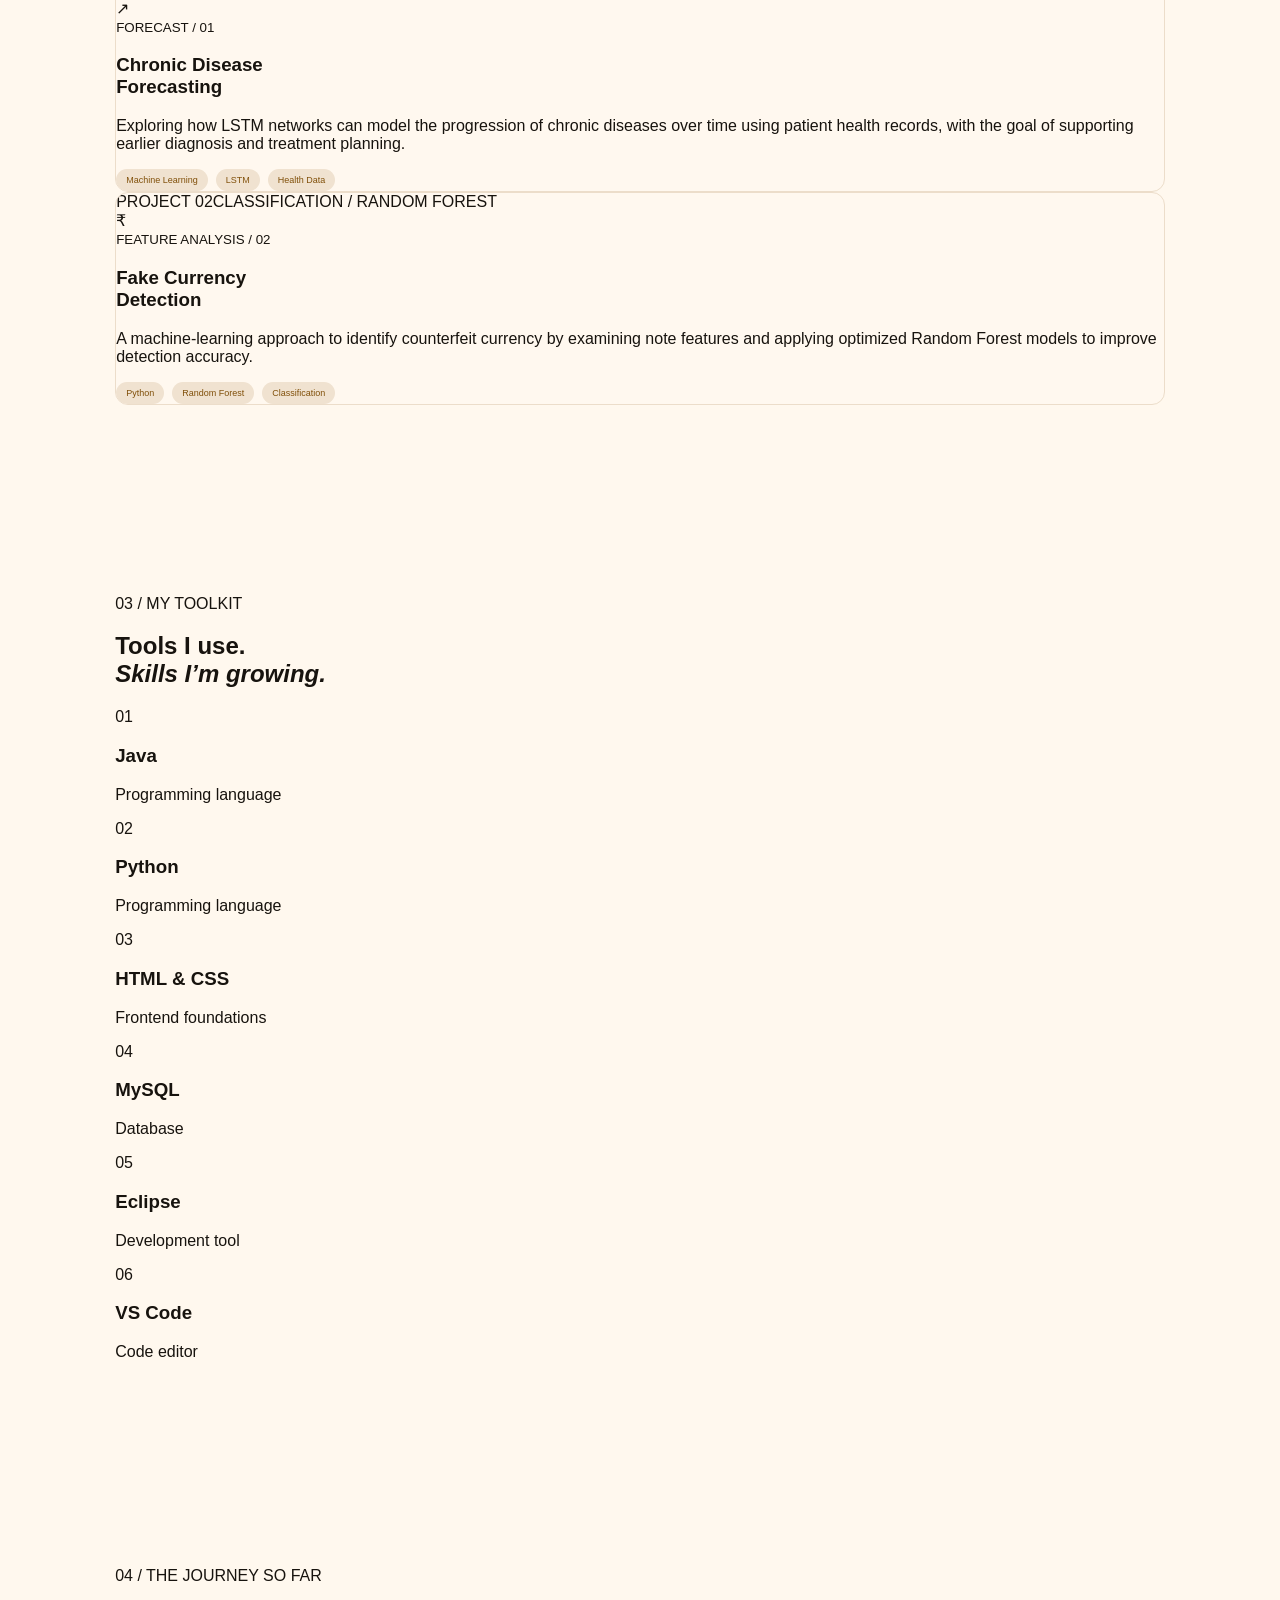
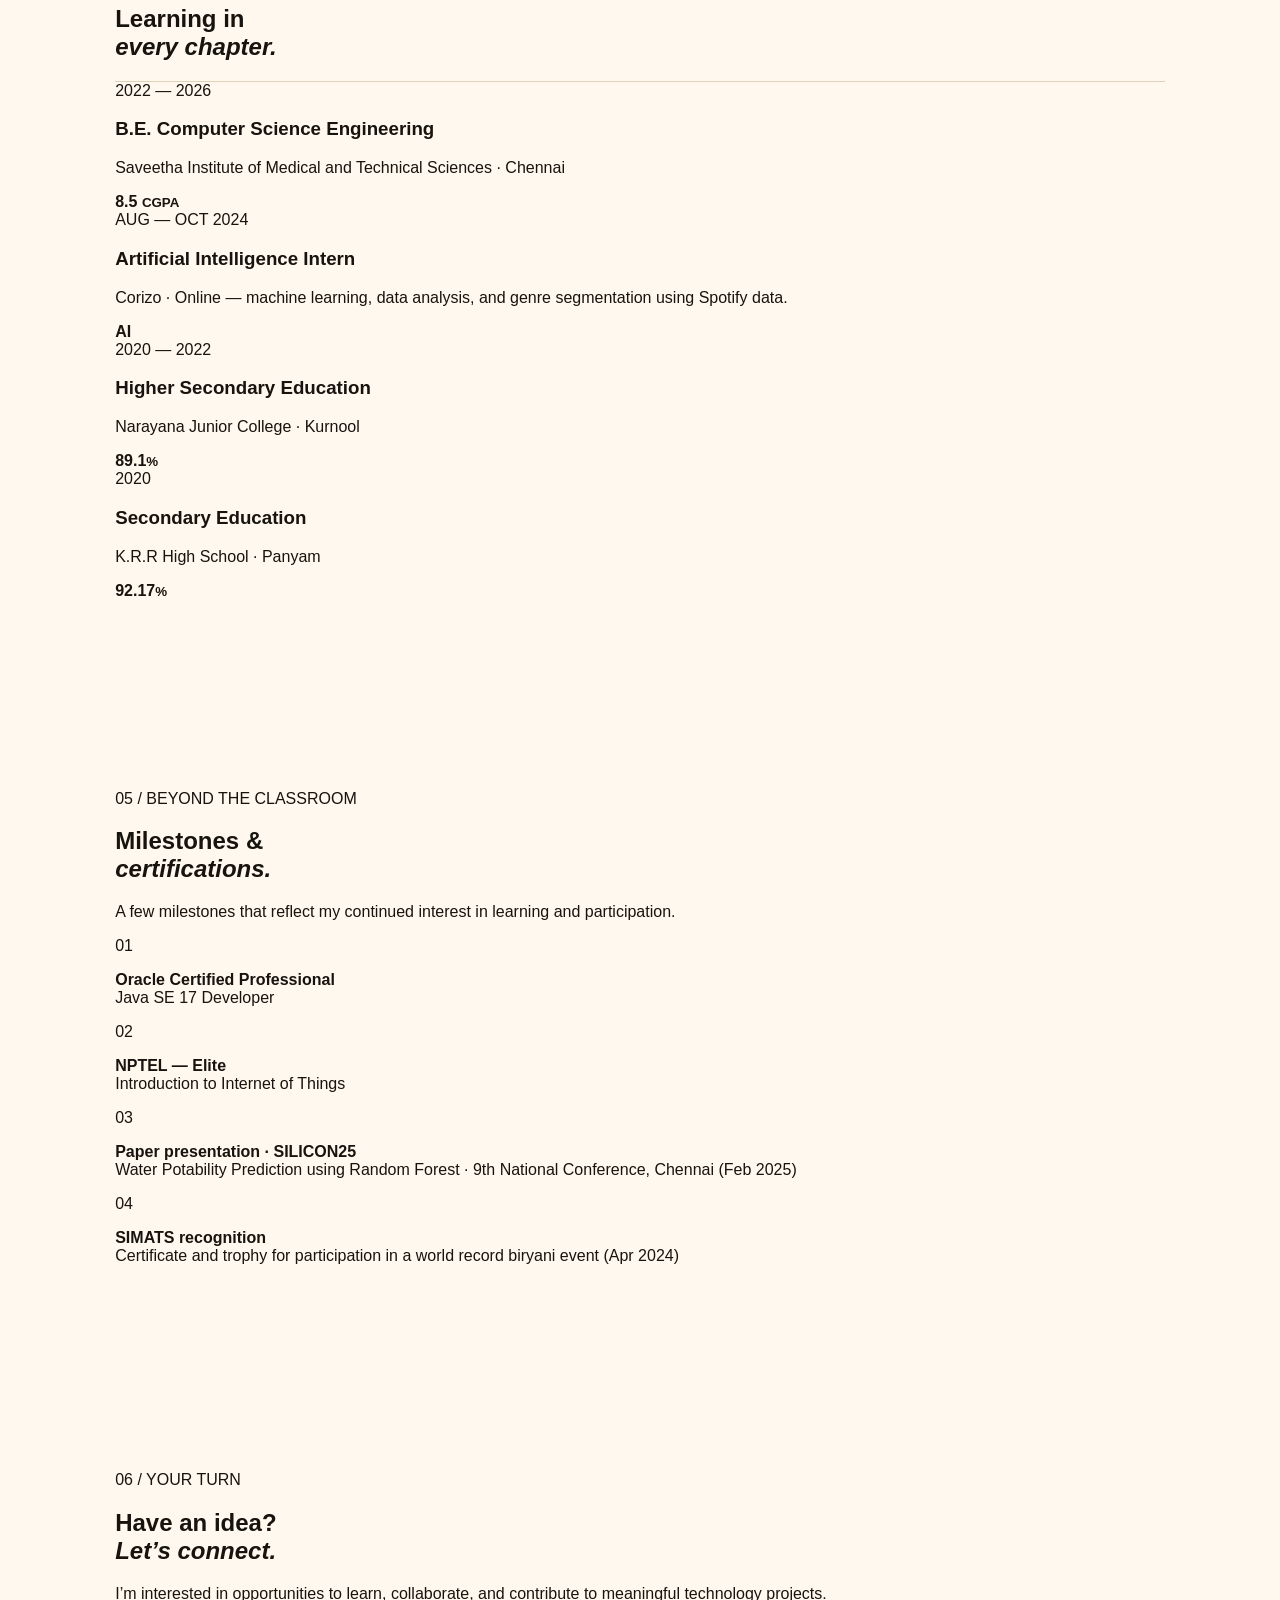
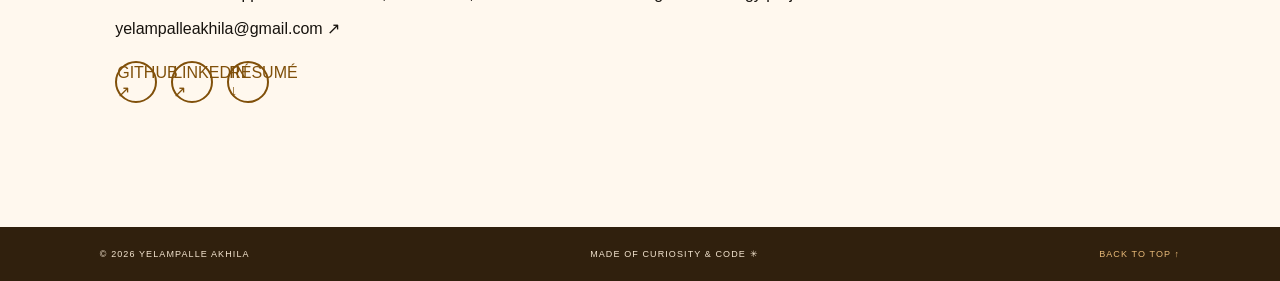
==== commit 762e3347: "Add files via upload" ====
--- a/index.html
+++ b/index.html
@@ -1,101 +1,64 @@
 <!DOCTYPE html>
-
 <html lang="en">
 <head>
-<meta charset="utf-8"/><meta content="width=device-width, initial-scale=1.0" name="viewport"/>
-<meta content="Yelampalle Akhila — Computer Science Engineering graduate and aspiring software developer." name="description"/>
-<title>Yelampalle Akhila | Portfolio</title>
-<link href="https://fonts.googleapis.com" rel="preconnect"/>
-<link href="https://fonts.googleapis.com/css2?family=Poppins:wght@400;500;600;700;800&amp;family=Playfair+Display:ital,wght@0,600;1,600&amp;display=swap" rel="stylesheet"/>
-<link href="style.css" rel="stylesheet"/>
+<meta charset="UTF-8"><meta name="viewport" content="width=device-width, initial-scale=1">
+<meta name="description" content="Yelampalle Akhila — Computer Science Engineering graduate, aspiring software developer.">
+<title>Akhila Yelampalle — Digital Portfolio</title>
+<link rel="preconnect" href="https://fonts.googleapis.com">
+<link href="https://fonts.googleapis.com/css2?family=DM+Mono:wght@400;500&family=Manrope:wght@400;500;600;700;800&family=Playfair+Display:ital,wght@0,600;1,600&display=swap" rel="stylesheet">
+<link rel="stylesheet" href="style.css">
 </head>
 <body>
+<div class="topline"><span>PORTFOLIO / 2026</span><span>OPEN TO OPPORTUNITIES ↗</span></div>
 <header class="header">
-<a class="brand" href="#home">Akhila<span>.</span></a>
-<button aria-label="Toggle navigation" class="menu-toggle">☰</button>
-<nav class="nav">
-<a href="#home">Home</a><a href="#about">About</a><a href="#skills">Skills</a><a href="#projects">Projects</a><a href="#achievements">Achievements</a><a class="nav-contact" href="#contact">Contact</a>
-</nav>
+  <a class="logo" href="#top">AY<span>✳</span></a>
+  <button class="menu" aria-label="Open menu">☰</button>
+  <nav><a href="#about">About</a><a href="#work">Projects</a><a href="#journey">Journey</a><a href="#contact" class="contact-link">Let's talk ↗</a></nav>
 </header>
-<main>
-<section class="hero" id="home">
-<div class="hero-visual">
-<div class="blob"></div>
-<div class="portrait-ring"><img src="assets/akhila-profile.png" alt="Yelampalle Akhila professional portrait"/></div>
-<div class="float-tag tag-java"><span class="tag-mark">J</span><b>JAVA</b></div>
-<div class="float-tag tag-python"><span class="tag-mark">Py</span><b>PYTHON</b></div>
-<div class="float-tag tag-code"><span class="tag-mark">&lt;/&gt;</span><b>WEB</b></div>
-<div class="image-note">CURIOUS MIND · CREATIVE THINKER</div>
-</div>
-<div class="hero-copy">
-<p class="eyebrow"><span></span> WELCOME TO MY PORTFOLIO</p>
-<h1>Hey, I'm <em>Yelampalle<br/>Akhila</em></h1>
-<h2>I'm an <span class="typed" id="typed">Aspiring Developer</span><i class="cursor">|</i></h2>
-<p class="intro">A Computer Science Engineering graduate passionate about technology, problem-solving, and creating meaningful digital experiences. Always learning, always building.</p>
-<div class="socials">
-<a aria-label="GitHub" href="https://github.com/yelampalli" rel="noreferrer" target="_blank" title="GitHub">
-<svg aria-hidden="true" viewbox="0 0 24 24"><path d="M12 .8a11.2 11.2 0 0 0-3.54 21.83c.56.1.76-.24.76-.54v-2.1c-3.1.68-3.76-1.32-3.76-1.32-.5-1.3-1.24-1.65-1.24-1.65-1.02-.7.08-.69.08-.69 1.12.08 1.71 1.15 1.71 1.15 1 .1.77 2.4 4.1 1.7.1-.73.4-1.23.7-1.52-2.48-.28-5.1-1.24-5.1-5.52 0-1.22.44-2.22 1.15-3-.12-.28-.5-1.42.1-2.96 0 0 .94-.3 3.08 1.15a10.7 10.7 0 0 1 5.6 0c2.14-1.45 3.08-1.15 3.08-1.15.6 1.54.22 2.68.1 2.96.72.78 1.15 1.78 1.15 3 0 4.3-2.62 5.24-5.12 5.52.4.35.75 1.02.75 2.06v3.05c0 .3.2.65.77.54A11.2 11.2 0 0 0 12 .8Z"></path></svg>
-</a>
-<a aria-label="LinkedIn" href="https://www.linkedin.com/" rel="noreferrer" target="_blank" title="LinkedIn">
-<svg aria-hidden="true" viewbox="0 0 24 24"><path d="M20.45 2H3.55C2.7 2 2 2.67 2 3.5v17c0 .83.7 1.5 1.55 1.5h16.9c.85 0 1.55-.67 1.55-1.5v-17c0-.83-.7-1.5-1.55-1.5ZM8 18.5H5V9h3v9.5ZM6.5 7.7A1.75 1.75 0 1 1 6.5 4.2a1.75 1.75 0 0 1 0 3.5Zm12 10.8h-3v-4.62c0-1.1-.02-2.52-1.54-2.52-1.54 0-1.78 1.2-1.78 2.44v4.7h-3V9h2.88v1.3h.04c.4-.75 1.38-1.54 2.84-1.54 3.04 0 3.6 2 3.6 4.6v5.14Z"></path></svg>
-</a>
-<a aria-label="Email" href="mailto:yelampalleakhila@gmail.com" title="Email">
-<svg aria-hidden="true" viewbox="0 0 24 24"><path d="M20 4H4a2 2 0 0 0-2 2v12a2 2 0 0 0 2 2h16a2 2 0 0 0 2-2V6a2 2 0 0 0-2-2Zm-.4 3.2-7.1 5.3a.85.85 0 0 1-1 0L4.4 7.2a.8.8 0 1 1 1-1.28l6.1 4.58 6.1-4.58a.8.8 0 1 1 1 1.28Z"></path></svg>
-</a>
-<a aria-label="GitHub profile" href="https://github.com/yelampalli" rel="noreferrer" target="_blank" title="GitHub profile">
-<svg viewbox="0 0 24 24"><path d="M12 2a10 10 0 0 0-3.16 19.49c.5.09.68-.22.68-.48v-1.7c-2.78.6-3.37-1.18-3.37-1.18-.45-1.15-1.11-1.46-1.11-1.46-.91-.62.07-.61.07-.61 1 .07 1.53 1.03 1.53 1.03.9 1.52 2.35 1.08 2.92.82.09-.65.35-1.08.64-1.33-2.22-.25-4.55-1.11-4.55-4.94 0-1.09.39-1.98 1.03-2.68-.1-.25-.45-1.27.1-2.65 0 0 .84-.27 2.75 1.02a9.55 9.55 0 0 1 5 0c1.91-1.29 2.75-1.02 2.75-1.02.55 1.38.2 2.4.1 2.65.64.7 1.03 1.59 1.03 2.68 0 3.84-2.34 4.69-4.57 4.94.36.31.68.92.68 1.86v2.76c0 .26.18.57.69.48A10 10 0 0 0 12 2Z"></path></svg>
-</a>
-</div>
-<a class="download" download="" href="assets/Akhila-Resume.pdf">Download CV <span>↓</span></a>
-<div class="hero-foot"><span>📍 NANDYAL, INDIA</span><span>CGPA 8.5</span></div>
-</div>
+<main id="top">
+<section class="hero">
+  <div class="hero-left">
+    <p class="eyebrow"><span class="line"></span> HELLO, WORLD. I'M AKHILA.</p>
+    <h1>Curious by<br>nature<span class="period">.</span><br><i>Driven to build.</i></h1>
+    <p class="hero-desc">Computer Science Engineering graduate exploring the space between code, data, and ideas that make a difference.</p>
+    <div class="hero-buttons"><a class="button dark" href="#work">Explore my work <span>↘</span></a><a class="text-link" href="port/Akhila-Resume.pdf" download>Download résumé ↓</a></div>
+    <div class="hero-foot"><span>BASED IN NANDYAL, INDIA</span><span>JAVA · PYTHON · ML</span></div>
+  </div>
+  <div class="hero-right">
+    <div class="photo-wrap"><img src="port/akhila-photo.png" alt="Yelampalle Akhila"></div>
+    <div class="photo-label">YELAMPALLE<br>AKHILA <span>01 — 26</span></div>
+    <div class="round-stamp"><span>LEARN<br>· BUILD<br>· REPEAT</span></div>
+  </div>
+  <div class="vertical-note">SCROLL TO EXPLORE ↓</div>
 </section>
-<section class="objective-section" id="objective"><div class="section-label">CAREER OBJECTIVE</div><h2>Ready to learn. <em>Ready to contribute.</em></h2><p>Motivated Computer Science Engineering fresher seeking an entry-level opportunity in software development, web development, quality assurance or related IT roles. Eager to apply programming fundamentals, problem-solving skills, and project experience while learning from experienced teams and contributing to reliable, user-focused solutions.</p><div class="objective-pills"><span>Entry-level IT roles</span><span>Software Development</span><span>Web Development</span><span>Problem Solving</span><span>Team Collaboration</span></div></section>
-<section class="section about" id="about">
-<div class="section-label">01 / ABOUT ME</div>
-<div class="section-heading"><h2>A little about <em>me.</em></h2><p>Technology is where curiosity meets creativity.</p></div>
-<div class="about-content"><h3 class="objective-title">Career Objective</h3><p class="objective">Motivated Computer Science Engineering fresher seeking an entry-level opportunity in software development, web development, or IT. Eager to apply Java, Python, web technologies, and problem-solving skills to real-world projects while learning from experienced teams and contributing to organizational goals.</p><p class="lead">I’m Akhila, a Computer Science Engineering graduate from Saveetha Institute of Medical and Technical Sciences.</p><p>I enjoy exploring programming, machine learning, and data analysis. Through academic projects and an Artificial Intelligence internship, I have gained practical exposure to applying technical concepts to real-world problem statements. I’m eager to keep learning, collaborate with others, and grow as a software developer.</p><div class="stats"><div><b>8.5</b><span>CGPA</span></div><div><b>05+</b><span>ACADEMIC PROJECTS</span></div><div><b>2025</b><span>HACKATHON PARTICIPANT</span></div></div></div>
+<section class="ticker"><div>JAVA <b>✳</b> PYTHON <b>✳</b> MACHINE LEARNING <b>✳</b> WEB TECHNOLOGIES <b>✳</b> DATA ANALYSIS <b>✳</b></div></section>
+<section class="about section" id="about">
+  <div class="section-no">01 / THE PERSON</div>
+  <div class="about-grid"><h2>Good ideas start<br>with <em>good questions.</em></h2><div><p class="big-copy">I’m Akhila — a Computer Science Engineering graduate with a curiosity for technology and a love for learning by doing.</p><p class="body-copy">My academic journey has introduced me to programming, machine learning, and data analysis. Through projects and an AI internship, I’ve enjoyed turning concepts into practical experiments. I’m looking forward to growing as a developer, learning from a collaborative team, and contributing with care and consistency.</p><div class="signature">Akhila <span>✳</span></div></div></div>
 </section>
-<section class="section skills" id="skills">
-<div class="section-label">02 / MY SKILLS</div><div class="section-heading"><h2>What I <em>work with.</em></h2><p>Tools and technologies I’ve learned and practiced.</p></div>
-<div class="skill-grid">
-<article><span class="skill-symbol">J</span><h3>Java</h3><p>Programming</p></article>
-<article><span class="skill-symbol">Py</span><h3>Python</h3><p>Programming</p></article>
-<article><span class="skill-symbol">&lt;/&gt;</span><h3>HTML &amp; CSS</h3><p>Frontend foundations</p></article>
-<article><span class="skill-symbol">DB</span><h3>MySQL</h3><p>Database</p></article>
-<article><span class="skill-symbol">Ex</span><h3>Eclipse</h3><p>Development tool</p></article>
-<article><span class="skill-symbol">VS</span><h3>VS Code</h3><p>Code editor</p></article>
-</div>
+<section class="work section" id="work">
+  <div class="section-no">02 / THINGS I'VE EXPLORED</div><div class="work-head"><h2>Selected <em>projects.</em></h2><p>Academic work that helped me learn, experiment, and think through real-world problems.</p></div>
+  <article class="project-card project-one"><div class="project-top"><span>PROJECT 01</span><span>TIME SERIES / LSTM</span></div><div class="project-content"><div class="project-art art-one"><div class="pulse">↗</div><div class="graph-line"></div><small>FORECAST / 01</small></div><div class="project-info"><h3>Chronic Disease<br>Forecasting</h3><p>Exploring how LSTM networks can model the progression of chronic diseases over time using patient health records, with the goal of supporting earlier diagnosis and treatment planning.</p><div class="chips"><span>Machine Learning</span><span>LSTM</span><span>Health Data</span></div></div></div></article>
+  <article class="project-card project-two"><div class="project-top"><span>PROJECT 02</span><span>CLASSIFICATION / RANDOM FOREST</span></div><div class="project-content"><div class="project-art art-two"><div class="coin">₹</div><div class="scan"></div><small>FEATURE ANALYSIS / 02</small></div><div class="project-info"><h3>Fake Currency<br>Detection</h3><p>A machine-learning approach to identify counterfeit currency by examining note features and applying optimized Random Forest models to improve detection accuracy.</p><div class="chips"><span>Python</span><span>Random Forest</span><span>Classification</span></div></div></div></article>
 </section>
-<section class="section projects" id="projects"><div class="section-label">03 / HANDS-ON PROJECTS</div><div class="section-heading"><h2>Projects &amp; <em>practical work.</em></h2><p>Selected academic work in web development, AI and prototyping.</p></div><div class="project-grid"><article class="project-card"><div class="project-text"><h3>Online Food Ordering System</h3><p>Web application for browsing menus, placing orders, cart management and tracking order status.</p><div class="chips"><span>Web Development · UI/UX</span></div></div></article><article class="project-card"><div class="project-text"><h3>Online Coffee Shop</h3><p>Responsive coffee shop frontend with menus, product showcases and interactive navigation.</p><div class="chips"><span>HTML · CSS · JavaScript</span></div></div></article><article class="project-card"><div class="project-text"><h3>Pet Adoption System</h3><p>Web application for pet browsing, adoption requests and registration.</p><div class="chips"><span>HTML · CSS · JavaScript · PHP</span></div></div></article><article class="project-card"><div class="project-text"><h3>Smart Squid Game Alarm Clock</h3><p>Interactive alarm-clock prototype featuring visual alerts, glowing eyes, head rotation and sound.</p><div class="chips"><span>Product Design · Prototyping</span></div></div></article><article class="project-card"><div class="project-text"><h3>Chronic Disease Forecasting</h3><p>Research exploring LSTM models for chronic disease prediction using patient health records.</p><div class="chips"><span>Machine Learning · LSTM</span></div></div></article><article class="project-card"><div class="project-text"><h3>Fake Currency Detection</h3><p>Comparative machine-learning research on counterfeit currency identification.</p><div class="chips"><span>Machine Learning · Random Forest</span></div></div></article></div></section>
-<section class="section services" id="services">
-<div class="section-label">04 / EXPERIENCE &amp; EDUCATION</div><div class="section-heading"><h2>My learning <em>journey.</em></h2><p>Every experience is a step forward.</p></div>
-<div class="journey-list">
-<div class="journey-row"><span>2022 — 2026</span><div><h3>B.E. Computer Science Engineering</h3><p>Saveetha Institute of Medical and Technical Sciences, Chennai</p></div><b>8.5 CGPA</b></div>
-<div class="journey-row"><span>AUG — OCT 2024</span><div><h3>Artificial Intelligence Intern · Corizo</h3><p>Online internship in machine learning and data analysis; worked on genre segmentation using Spotify data.</p></div><b>INTERNSHIP</b></div>
-<div class="journey-row"><span>2020 — 2022</span><div><h3>Higher Secondary · Narayana Junior College</h3><p>Kurnool, Andhra Pradesh</p></div><b>89.10%</b></div>
-<div class="journey-row"><span>2020</span><div><h3>Secondary Education · K.R.R High School</h3><p>Panyam, Andhra Pradesh</p></div><b>92.17%</b></div>
-</div>
+<section class="toolkit section">
+  <div class="section-no">03 / MY TOOLKIT</div><h2>Tools I use.<br><em>Skills I’m growing.</em></h2>
+  <div class="tool-grid"><div class="tool"><span>01</span><h3>Java</h3><p>Programming language</p></div><div class="tool"><span>02</span><h3>Python</h3><p>Programming language</p></div><div class="tool"><span>03</span><h3>HTML & CSS</h3><p>Frontend foundations</p></div><div class="tool"><span>04</span><h3>MySQL</h3><p>Database</p></div><div class="tool"><span>05</span><h3>Eclipse</h3><p>Development tool</p></div><div class="tool"><span>06</span><h3>VS Code</h3><p>Code editor</p></div></div>
 </section>
-<section class="section certificates" id="blogs">
-<div class="section-label">05 / CERTIFICATIONS &amp; RECOGNITION</div><div class="section-heading"><h2>Learning &amp; <em>recognition.</em></h2></div>
-<div class="certificate-list"><div><span>01</span><p><b>Oracle Certified Professional</b><br/>Java SE 17 Developer</p></div><div><span>02</span><p><b>NPTEL — Elite</b><br/>Introduction to Internet of Things</p></div><div><span>03</span><p><b>Paper presentation — SILICON25</b><br/>Water Potability Prediction using Random Forest · 9th National Conference, Chennai (Feb 2025)</p></div></div>
+<section class="journey section" id="journey">
+  <div class="section-no">04 / THE JOURNEY SO FAR</div><h2>Learning in<br><em>every chapter.</em></h2>
+  <div class="journey-list">
+    <div class="journey-item"><div class="date">2022 — 2026</div><div><h3>B.E. Computer Science Engineering</h3><p>Saveetha Institute of Medical and Technical Sciences · Chennai</p></div><strong>8.5 <small>CGPA</small></strong></div>
+    <div class="journey-item"><div class="date">AUG — OCT 2024</div><div><h3>Artificial Intelligence Intern</h3><p>Corizo · Online — machine learning, data analysis, and genre segmentation using Spotify data.</p></div><strong>AI</strong></div>
+    <div class="journey-item"><div class="date">2020 — 2022</div><div><h3>Higher Secondary Education</h3><p>Narayana Junior College · Kurnool</p></div><strong>89.1<small>%</small></strong></div>
+    <div class="journey-item"><div class="date">2020</div><div><h3>Secondary Education</h3><p>K.R.R High School · Panyam</p></div><strong>92.17<small>%</small></strong></div>
+  </div>
 </section>
-<section class="section achievements" id="achievements"><div class="section-label">06 / ACHIEVEMENTS &amp; EVENTS</div>
-<div class="section-heading"><h2>Beyond the <em>classroom.</em></h2><p>Selected academic, technical and extracurricular highlights.</p></div>
-<div class="achievement-grid text-achievements">
-<article class="achievement-card"><div><h3>National Conference SILICON’25</h3><p>Presented research on water potability prediction using Random Forest.</p></div></article>
-<article class="achievement-card"><div><h3>Adobe India Hackathon 2025</h3><p>Participated in the online MCQ assessment and coding round.</p></div></article>
-<article class="achievement-card"><div><h3>Academic Awards</h3><p>Gold medal and recognition for paper presentation at MACHINEX’23, alongside student achievement awards.</p></div></article>
-<article class="achievement-card"><div><h3>World Record Participation</h3><p>Received a participation certificate and trophy for the SIMATS biryani event.</p></div></article>
-<article class="achievement-card"><div><h3>Tech Star Summit</h3><p>Presented technical research posters on machine learning, healthcare and intelligent systems.</p></div></article>
-<article class="achievement-card"><div><h3>Smart Squid Game Alarm Clock</h3><p>Designed and tested an interactive alarm-clock prototype with visual and audio alerts.</p></div></article>
-</div></section>
-
-<section class="contact-section" id="contact">
-<div class="section-label">07 / CONTACT</div><div class="contact-inner"><div><h2>Let's make<br/><em>something great.</em></h2><p>I'm open to learning opportunities, collaboration, and connecting with people in technology.</p></div><div class="contact-card"><span>HAVE A QUESTION OR OPPORTUNITY?</span><a href="mailto:yelampalleakhila@gmail.com">yelampalleakhila@gmail.com ↗</a><p>GitHub: <a href="https://github.com/yelampalli" rel="noreferrer" target="_blank">github.com/yelampalli</a></p><a class="download small-download" download="" href="assets/Akhila-Resume.pdf">Download my CV ↓</a></div></div>
+<section class="extras section">
+  <div class="section-no">05 / BEYOND THE CLASSROOM</div><div class="extras-grid"><div><h2>Milestones &<br><em>certifications.</em></h2><p class="body-copy">A few milestones that reflect my continued interest in learning and participation.</p></div><div class="credential-list"><div><span>01</span><p><b>Oracle Certified Professional</b><br>Java SE 17 Developer</p></div><div><span>02</span><p><b>NPTEL — Elite</b><br>Introduction to Internet of Things</p></div><div><span>03</span><p><b>Paper presentation · SILICON25</b><br>Water Potability Prediction using Random Forest · 9th National Conference, Chennai (Feb 2025)</p></div><div><span>04</span><p><b>SIMATS recognition</b><br>Certificate and trophy for participation in a world record biryani event (Apr 2024)</p></div></div></div>
 </section>
+<section class="contact section" id="contact"><div class="section-no">06 / YOUR TURN</div><div class="contact-grid"><h2>Have an idea?<br><em>Let’s connect.</em></h2><div><p>I’m interested in opportunities to learn, collaborate, and contribute to meaningful technology projects.</p><a class="email" href="mailto:yelampalleakhila@gmail.com">yelampalleakhila@gmail.com ↗</a><div class="socials"><a href="https://github.com/yelampalli" target="_blank" rel="noreferrer">GITHUB ↗</a><a href="https://www.linkedin.com/" target="_blank" rel="noreferrer">LINKEDIN ↗</a><a href="assets/Akhila-Resume.pdf" download>RÉSUMÉ ↓</a></div></div></div></section>
 </main>
-<footer><span>© 2026 YELAMPALLE AKHILA</span><span>DESIGNED WITH PURPOSE ✦</span><a href="#home">BACK TO TOP ↑</a></footer>
+<footer><span>© 2026 YELAMPALLE AKHILA</span><span>MADE OF CURIOSITY & CODE ✳</span><a href="#top">BACK TO TOP ↑</a></footer>
 <script src="script.js"></script>
 </body></html>
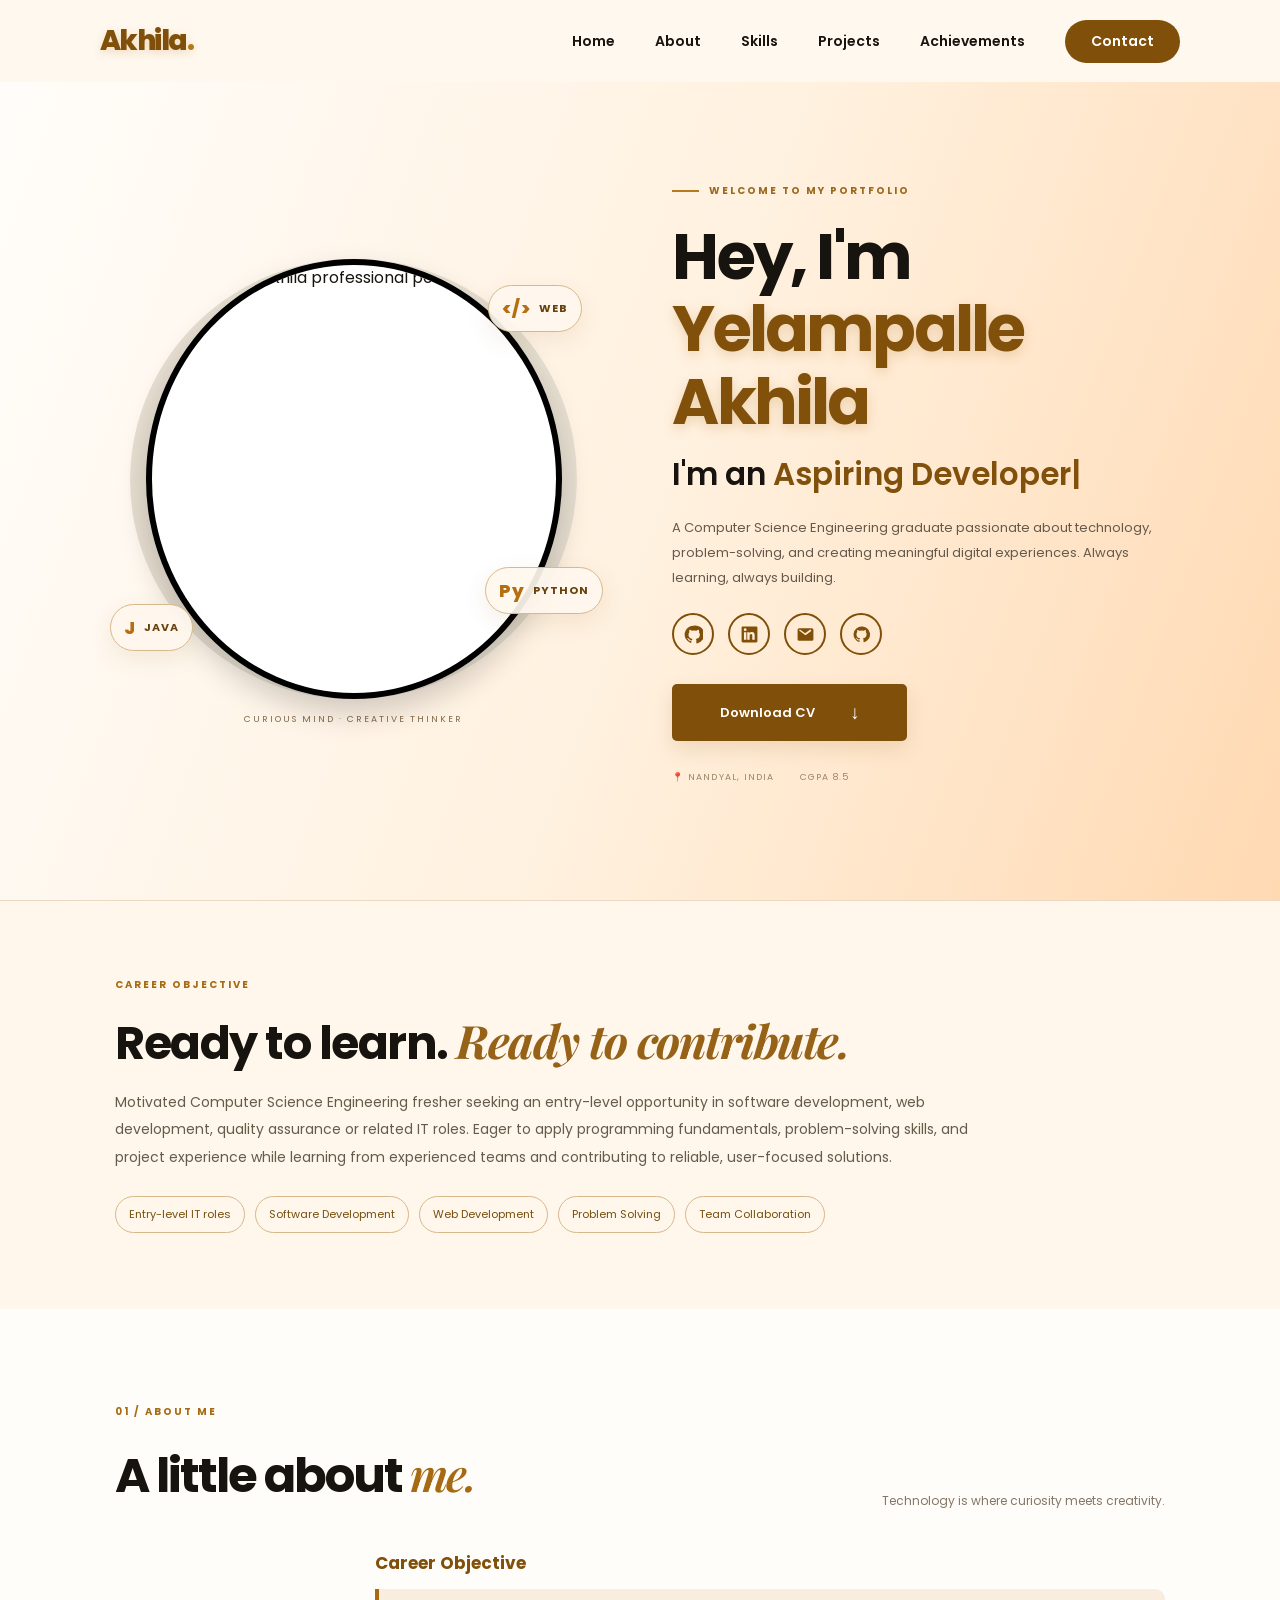
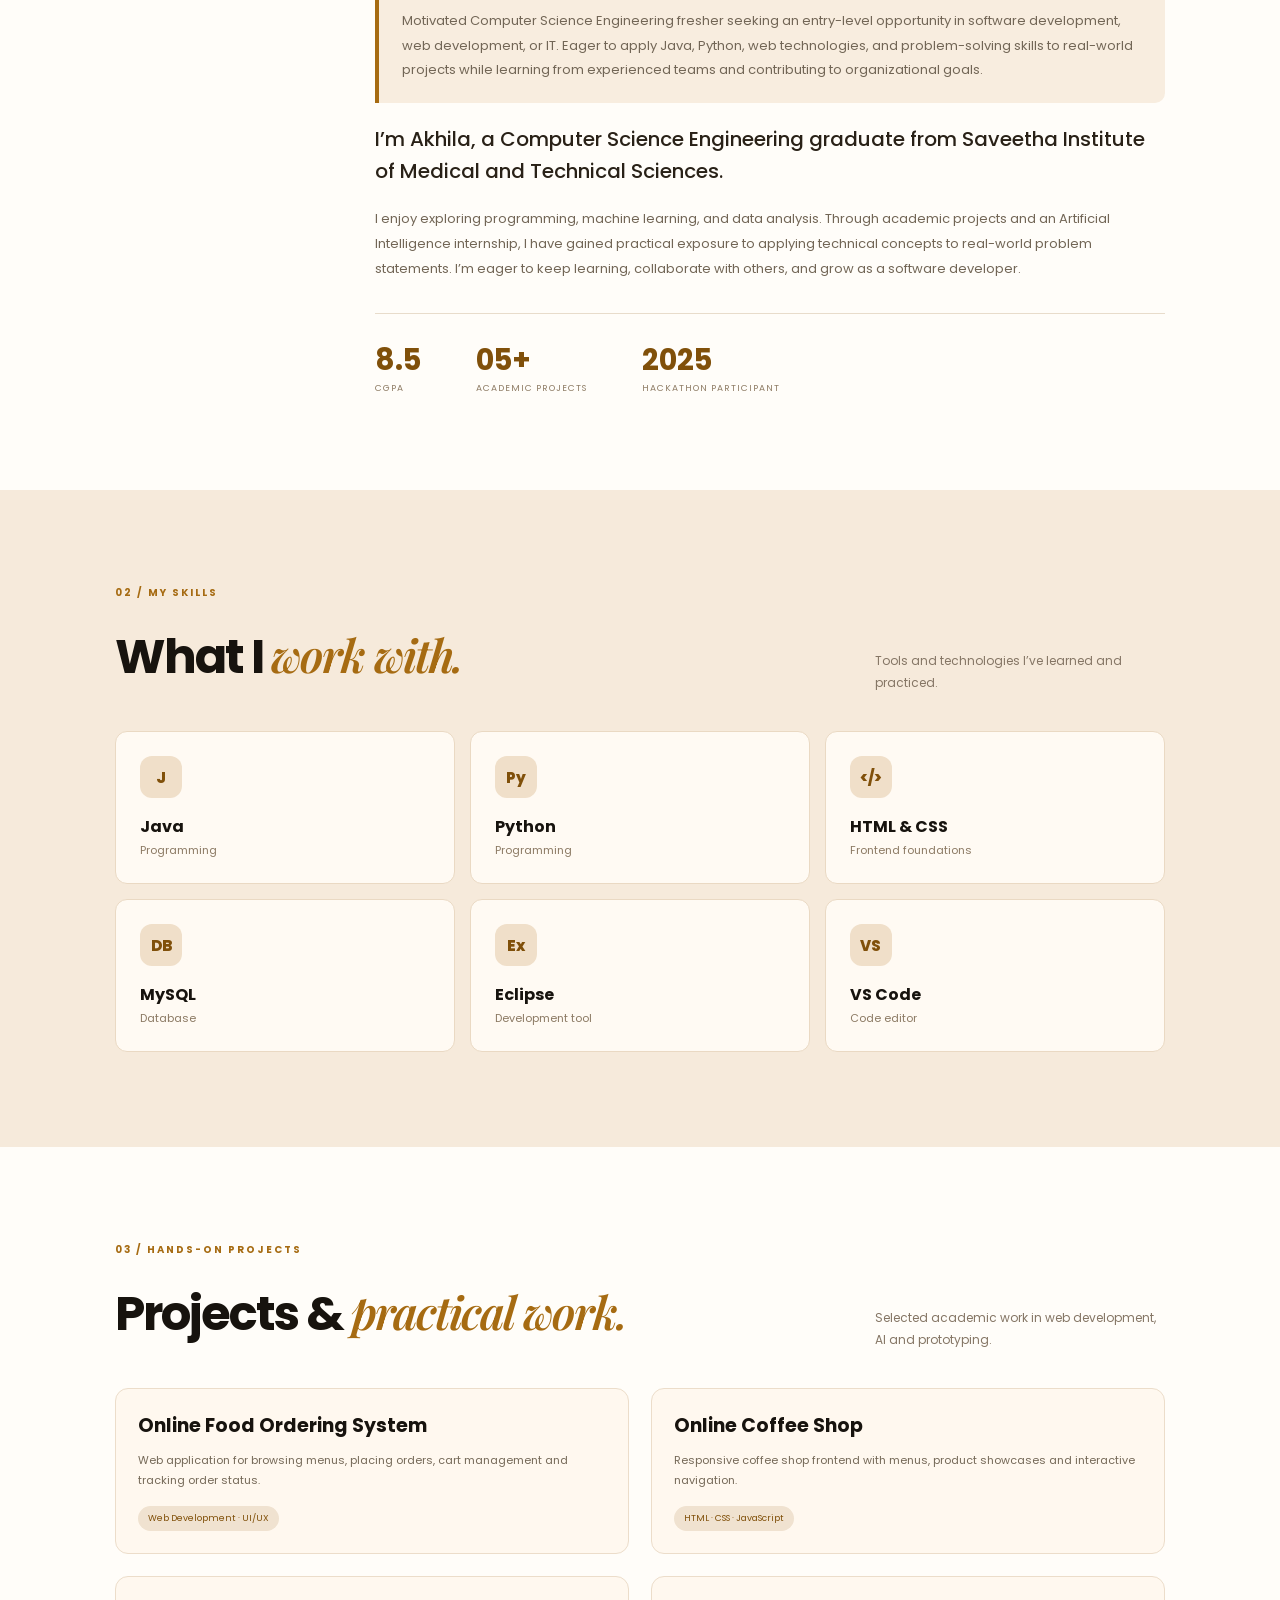
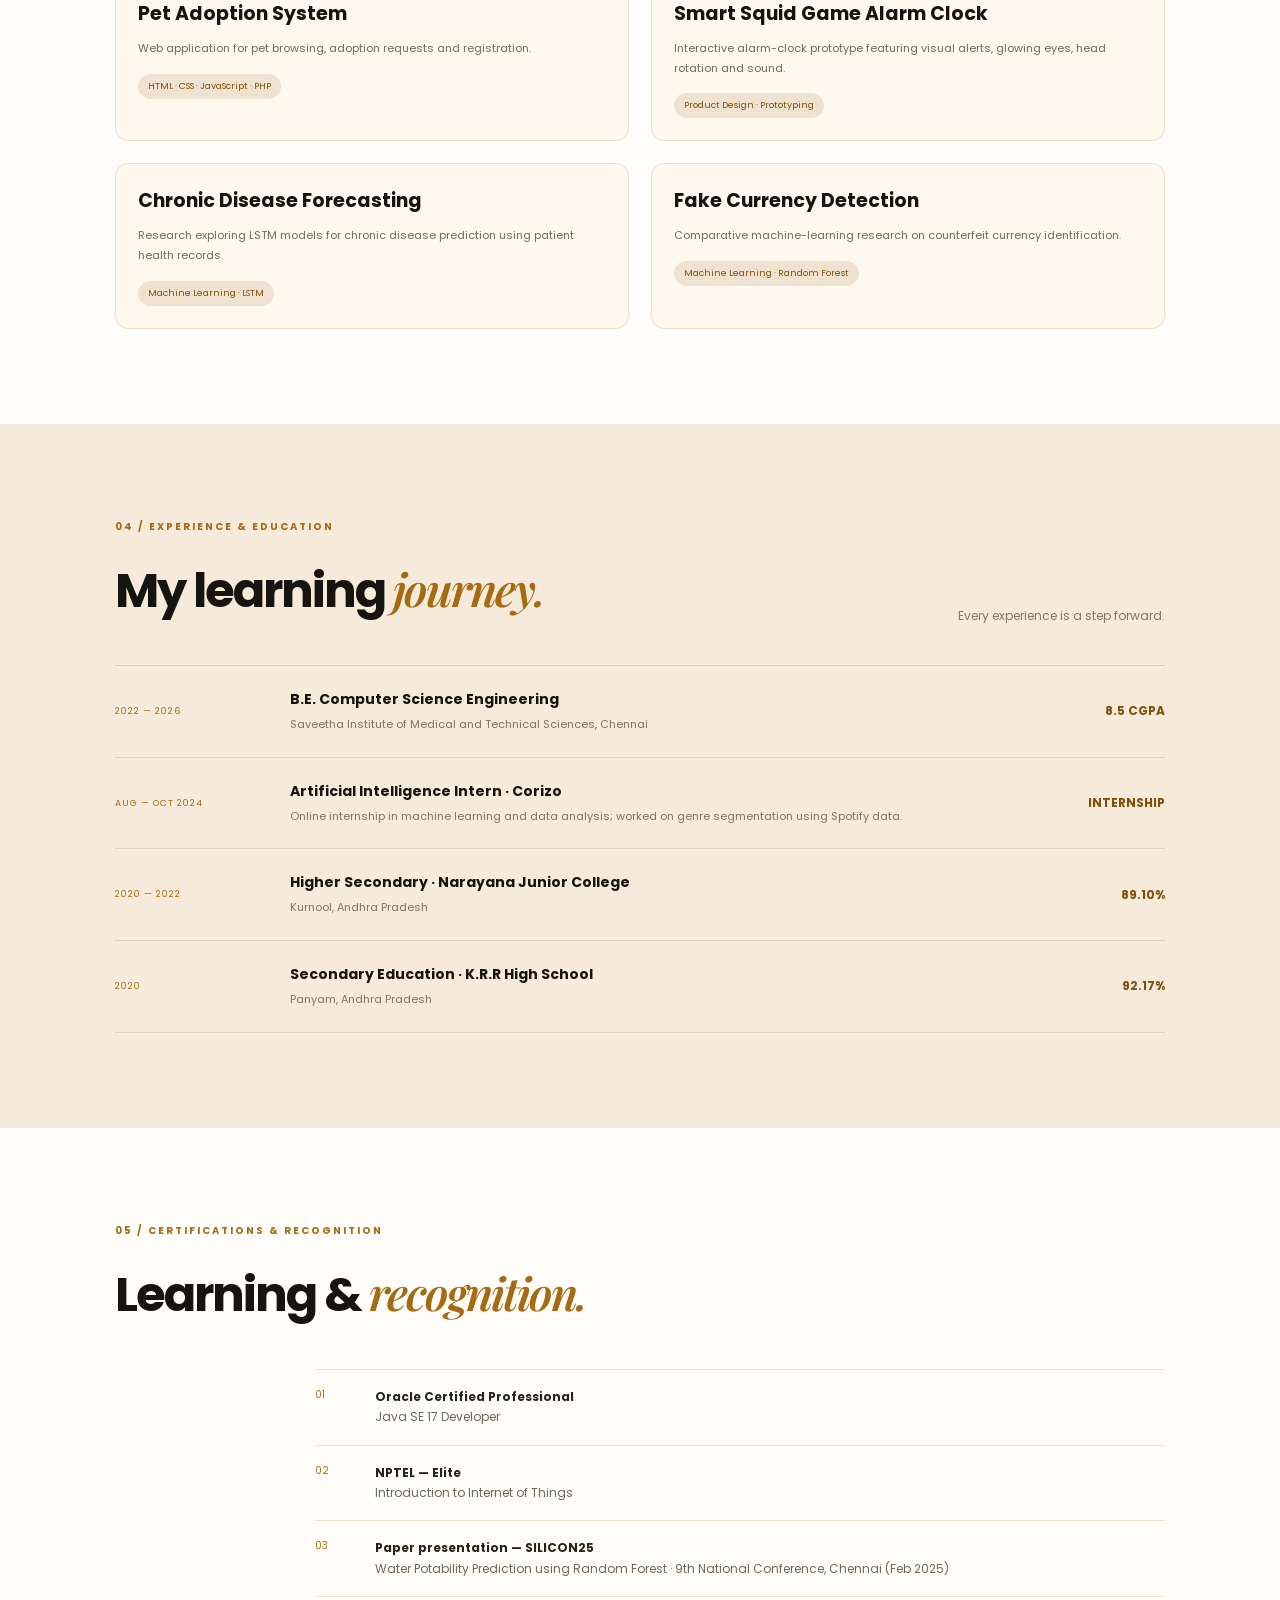
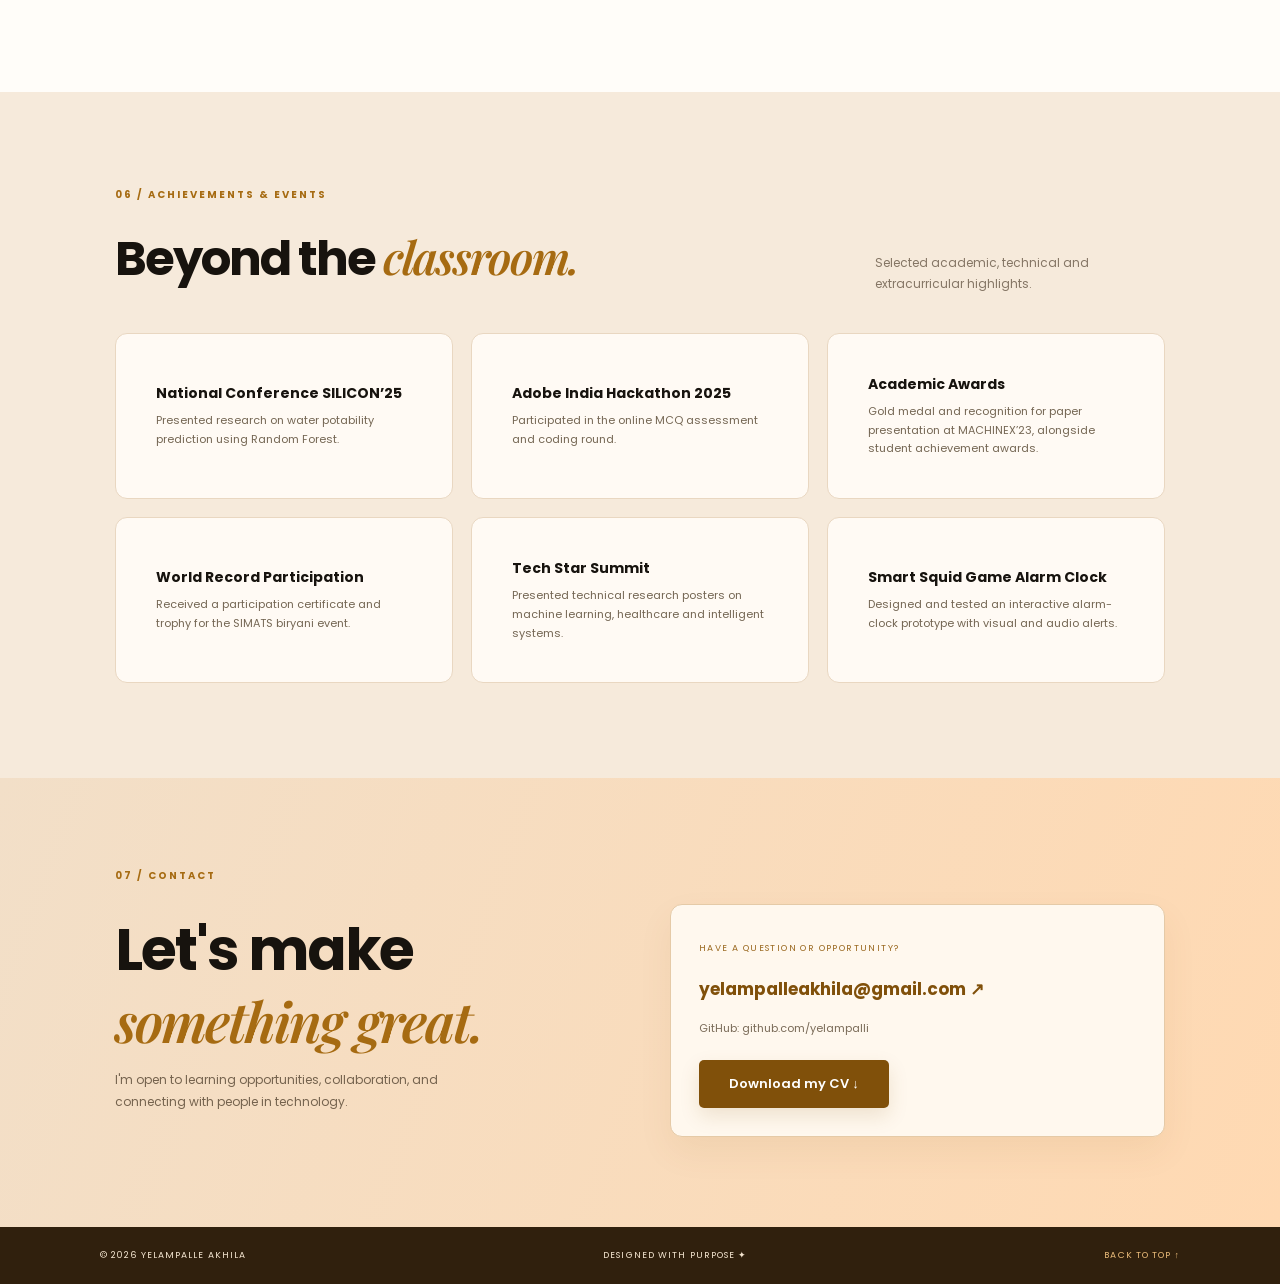
==== commit 02cceafc: "Add files via upload" ====
--- a/index.html
+++ b/index.html
@@ -1,64 +1,101 @@
 <!DOCTYPE html>
+
 <html lang="en">
 <head>
-<meta charset="UTF-8"><meta name="viewport" content="width=device-width, initial-scale=1">
-<meta name="description" content="Yelampalle Akhila — Computer Science Engineering graduate, aspiring software developer.">
-<title>Akhila Yelampalle — Digital Portfolio</title>
-<link rel="preconnect" href="https://fonts.googleapis.com">
-<link href="https://fonts.googleapis.com/css2?family=DM+Mono:wght@400;500&family=Manrope:wght@400;500;600;700;800&family=Playfair+Display:ital,wght@0,600;1,600&display=swap" rel="stylesheet">
-<link rel="stylesheet" href="style.css">
+<meta charset="utf-8"/><meta content="width=device-width, initial-scale=1.0" name="viewport"/>
+<meta content="Yelampalle Akhila — Computer Science Engineering graduate and aspiring software developer." name="description"/>
+<title>Yelampalle Akhila | Portfolio</title>
+<link href="https://fonts.googleapis.com" rel="preconnect"/>
+<link href="https://fonts.googleapis.com/css2?family=Poppins:wght@400;500;600;700;800&amp;family=Playfair+Display:ital,wght@0,600;1,600&amp;display=swap" rel="stylesheet"/>
+<link href="style.css" rel="stylesheet"/>
 </head>
 <body>
-<div class="topline"><span>PORTFOLIO / 2026</span><span>OPEN TO OPPORTUNITIES ↗</span></div>
 <header class="header">
-  <a class="logo" href="#top">AY<span>✳</span></a>
-  <button class="menu" aria-label="Open menu">☰</button>
-  <nav><a href="#about">About</a><a href="#work">Projects</a><a href="#journey">Journey</a><a href="#contact" class="contact-link">Let's talk ↗</a></nav>
+<a class="brand" href="#home">Akhila<span>.</span></a>
+<button aria-label="Toggle navigation" class="menu-toggle">☰</button>
+<nav class="nav">
+<a href="#home">Home</a><a href="#about">About</a><a href="#skills">Skills</a><a href="#projects">Projects</a><a href="#achievements">Achievements</a><a class="nav-contact" href="#contact">Contact</a>
+</nav>
 </header>
-<main id="top">
-<section class="hero">
-  <div class="hero-left">
-    <p class="eyebrow"><span class="line"></span> HELLO, WORLD. I'M AKHILA.</p>
-    <h1>Curious by<br>nature<span class="period">.</span><br><i>Driven to build.</i></h1>
-    <p class="hero-desc">Computer Science Engineering graduate exploring the space between code, data, and ideas that make a difference.</p>
-    <div class="hero-buttons"><a class="button dark" href="#work">Explore my work <span>↘</span></a><a class="text-link" href="port/Akhila-Resume.pdf" download>Download résumé ↓</a></div>
-    <div class="hero-foot"><span>BASED IN NANDYAL, INDIA</span><span>JAVA · PYTHON · ML</span></div>
-  </div>
-  <div class="hero-right">
-    <div class="photo-wrap"><img src="port/akhila-photo.png" alt="Yelampalle Akhila"></div>
-    <div class="photo-label">YELAMPALLE<br>AKHILA <span>01 — 26</span></div>
-    <div class="round-stamp"><span>LEARN<br>· BUILD<br>· REPEAT</span></div>
-  </div>
-  <div class="vertical-note">SCROLL TO EXPLORE ↓</div>
+<main>
+<section class="hero" id="home">
+<div class="hero-visual">
+<div class="blob"></div>
+<div class="portrait-ring"><img src="assets/akhila-profile.png" alt="Yelampalle Akhila professional portrait"/></div>
+<div class="float-tag tag-java"><span class="tag-mark">J</span><b>JAVA</b></div>
+<div class="float-tag tag-python"><span class="tag-mark">Py</span><b>PYTHON</b></div>
+<div class="float-tag tag-code"><span class="tag-mark">&lt;/&gt;</span><b>WEB</b></div>
+<div class="image-note">CURIOUS MIND · CREATIVE THINKER</div>
+</div>
+<div class="hero-copy">
+<p class="eyebrow"><span></span> WELCOME TO MY PORTFOLIO</p>
+<h1>Hey, I'm <em>Yelampalle<br/>Akhila</em></h1>
+<h2>I'm an <span class="typed" id="typed">Aspiring Developer</span><i class="cursor">|</i></h2>
+<p class="intro">A Computer Science Engineering graduate passionate about technology, problem-solving, and creating meaningful digital experiences. Always learning, always building.</p>
+<div class="socials">
+<a aria-label="GitHub" href="https://github.com/yelampalli" rel="noreferrer" target="_blank" title="GitHub">
+<svg aria-hidden="true" viewbox="0 0 24 24"><path d="M12 .8a11.2 11.2 0 0 0-3.54 21.83c.56.1.76-.24.76-.54v-2.1c-3.1.68-3.76-1.32-3.76-1.32-.5-1.3-1.24-1.65-1.24-1.65-1.02-.7.08-.69.08-.69 1.12.08 1.71 1.15 1.71 1.15 1 .1.77 2.4 4.1 1.7.1-.73.4-1.23.7-1.52-2.48-.28-5.1-1.24-5.1-5.52 0-1.22.44-2.22 1.15-3-.12-.28-.5-1.42.1-2.96 0 0 .94-.3 3.08 1.15a10.7 10.7 0 0 1 5.6 0c2.14-1.45 3.08-1.15 3.08-1.15.6 1.54.22 2.68.1 2.96.72.78 1.15 1.78 1.15 3 0 4.3-2.62 5.24-5.12 5.52.4.35.75 1.02.75 2.06v3.05c0 .3.2.65.77.54A11.2 11.2 0 0 0 12 .8Z"></path></svg>
+</a>
+<a aria-label="LinkedIn" href="https://www.linkedin.com/" rel="noreferrer" target="_blank" title="LinkedIn">
+<svg aria-hidden="true" viewbox="0 0 24 24"><path d="M20.45 2H3.55C2.7 2 2 2.67 2 3.5v17c0 .83.7 1.5 1.55 1.5h16.9c.85 0 1.55-.67 1.55-1.5v-17c0-.83-.7-1.5-1.55-1.5ZM8 18.5H5V9h3v9.5ZM6.5 7.7A1.75 1.75 0 1 1 6.5 4.2a1.75 1.75 0 0 1 0 3.5Zm12 10.8h-3v-4.62c0-1.1-.02-2.52-1.54-2.52-1.54 0-1.78 1.2-1.78 2.44v4.7h-3V9h2.88v1.3h.04c.4-.75 1.38-1.54 2.84-1.54 3.04 0 3.6 2 3.6 4.6v5.14Z"></path></svg>
+</a>
+<a aria-label="Email" href="mailto:yelampalleakhila@gmail.com" title="Email">
+<svg aria-hidden="true" viewbox="0 0 24 24"><path d="M20 4H4a2 2 0 0 0-2 2v12a2 2 0 0 0 2 2h16a2 2 0 0 0 2-2V6a2 2 0 0 0-2-2Zm-.4 3.2-7.1 5.3a.85.85 0 0 1-1 0L4.4 7.2a.8.8 0 1 1 1-1.28l6.1 4.58 6.1-4.58a.8.8 0 1 1 1 1.28Z"></path></svg>
+</a>
+<a aria-label="GitHub profile" href="https://github.com/yelampalli" rel="noreferrer" target="_blank" title="GitHub profile">
+<svg viewbox="0 0 24 24"><path d="M12 2a10 10 0 0 0-3.16 19.49c.5.09.68-.22.68-.48v-1.7c-2.78.6-3.37-1.18-3.37-1.18-.45-1.15-1.11-1.46-1.11-1.46-.91-.62.07-.61.07-.61 1 .07 1.53 1.03 1.53 1.03.9 1.52 2.35 1.08 2.92.82.09-.65.35-1.08.64-1.33-2.22-.25-4.55-1.11-4.55-4.94 0-1.09.39-1.98 1.03-2.68-.1-.25-.45-1.27.1-2.65 0 0 .84-.27 2.75 1.02a9.55 9.55 0 0 1 5 0c1.91-1.29 2.75-1.02 2.75-1.02.55 1.38.2 2.4.1 2.65.64.7 1.03 1.59 1.03 2.68 0 3.84-2.34 4.69-4.57 4.94.36.31.68.92.68 1.86v2.76c0 .26.18.57.69.48A10 10 0 0 0 12 2Z"></path></svg>
+</a>
+</div>
+<a class="download" download="" href="assets/Akhila-Resume.pdf">Download CV <span>↓</span></a>
+<div class="hero-foot"><span>📍 NANDYAL, INDIA</span><span>CGPA 8.5</span></div>
+</div>
 </section>
-<section class="ticker"><div>JAVA <b>✳</b> PYTHON <b>✳</b> MACHINE LEARNING <b>✳</b> WEB TECHNOLOGIES <b>✳</b> DATA ANALYSIS <b>✳</b></div></section>
-<section class="about section" id="about">
-  <div class="section-no">01 / THE PERSON</div>
-  <div class="about-grid"><h2>Good ideas start<br>with <em>good questions.</em></h2><div><p class="big-copy">I’m Akhila — a Computer Science Engineering graduate with a curiosity for technology and a love for learning by doing.</p><p class="body-copy">My academic journey has introduced me to programming, machine learning, and data analysis. Through projects and an AI internship, I’ve enjoyed turning concepts into practical experiments. I’m looking forward to growing as a developer, learning from a collaborative team, and contributing with care and consistency.</p><div class="signature">Akhila <span>✳</span></div></div></div>
+<section class="objective-section" id="objective"><div class="section-label">CAREER OBJECTIVE</div><h2>Ready to learn. <em>Ready to contribute.</em></h2><p>Motivated Computer Science Engineering fresher seeking an entry-level opportunity in software development, web development, quality assurance or related IT roles. Eager to apply programming fundamentals, problem-solving skills, and project experience while learning from experienced teams and contributing to reliable, user-focused solutions.</p><div class="objective-pills"><span>Entry-level IT roles</span><span>Software Development</span><span>Web Development</span><span>Problem Solving</span><span>Team Collaboration</span></div></section>
+<section class="section about" id="about">
+<div class="section-label">01 / ABOUT ME</div>
+<div class="section-heading"><h2>A little about <em>me.</em></h2><p>Technology is where curiosity meets creativity.</p></div>
+<div class="about-content"><h3 class="objective-title">Career Objective</h3><p class="objective">Motivated Computer Science Engineering fresher seeking an entry-level opportunity in software development, web development, or IT. Eager to apply Java, Python, web technologies, and problem-solving skills to real-world projects while learning from experienced teams and contributing to organizational goals.</p><p class="lead">I’m Akhila, a Computer Science Engineering graduate from Saveetha Institute of Medical and Technical Sciences.</p><p>I enjoy exploring programming, machine learning, and data analysis. Through academic projects and an Artificial Intelligence internship, I have gained practical exposure to applying technical concepts to real-world problem statements. I’m eager to keep learning, collaborate with others, and grow as a software developer.</p><div class="stats"><div><b>8.5</b><span>CGPA</span></div><div><b>05+</b><span>ACADEMIC PROJECTS</span></div><div><b>2025</b><span>HACKATHON PARTICIPANT</span></div></div></div>
 </section>
-<section class="work section" id="work">
-  <div class="section-no">02 / THINGS I'VE EXPLORED</div><div class="work-head"><h2>Selected <em>projects.</em></h2><p>Academic work that helped me learn, experiment, and think through real-world problems.</p></div>
-  <article class="project-card project-one"><div class="project-top"><span>PROJECT 01</span><span>TIME SERIES / LSTM</span></div><div class="project-content"><div class="project-art art-one"><div class="pulse">↗</div><div class="graph-line"></div><small>FORECAST / 01</small></div><div class="project-info"><h3>Chronic Disease<br>Forecasting</h3><p>Exploring how LSTM networks can model the progression of chronic diseases over time using patient health records, with the goal of supporting earlier diagnosis and treatment planning.</p><div class="chips"><span>Machine Learning</span><span>LSTM</span><span>Health Data</span></div></div></div></article>
-  <article class="project-card project-two"><div class="project-top"><span>PROJECT 02</span><span>CLASSIFICATION / RANDOM FOREST</span></div><div class="project-content"><div class="project-art art-two"><div class="coin">₹</div><div class="scan"></div><small>FEATURE ANALYSIS / 02</small></div><div class="project-info"><h3>Fake Currency<br>Detection</h3><p>A machine-learning approach to identify counterfeit currency by examining note features and applying optimized Random Forest models to improve detection accuracy.</p><div class="chips"><span>Python</span><span>Random Forest</span><span>Classification</span></div></div></div></article>
+<section class="section skills" id="skills">
+<div class="section-label">02 / MY SKILLS</div><div class="section-heading"><h2>What I <em>work with.</em></h2><p>Tools and technologies I’ve learned and practiced.</p></div>
+<div class="skill-grid">
+<article><span class="skill-symbol">J</span><h3>Java</h3><p>Programming</p></article>
+<article><span class="skill-symbol">Py</span><h3>Python</h3><p>Programming</p></article>
+<article><span class="skill-symbol">&lt;/&gt;</span><h3>HTML &amp; CSS</h3><p>Frontend foundations</p></article>
+<article><span class="skill-symbol">DB</span><h3>MySQL</h3><p>Database</p></article>
+<article><span class="skill-symbol">Ex</span><h3>Eclipse</h3><p>Development tool</p></article>
+<article><span class="skill-symbol">VS</span><h3>VS Code</h3><p>Code editor</p></article>
+</div>
 </section>
-<section class="toolkit section">
-  <div class="section-no">03 / MY TOOLKIT</div><h2>Tools I use.<br><em>Skills I’m growing.</em></h2>
-  <div class="tool-grid"><div class="tool"><span>01</span><h3>Java</h3><p>Programming language</p></div><div class="tool"><span>02</span><h3>Python</h3><p>Programming language</p></div><div class="tool"><span>03</span><h3>HTML & CSS</h3><p>Frontend foundations</p></div><div class="tool"><span>04</span><h3>MySQL</h3><p>Database</p></div><div class="tool"><span>05</span><h3>Eclipse</h3><p>Development tool</p></div><div class="tool"><span>06</span><h3>VS Code</h3><p>Code editor</p></div></div>
+<section class="section projects" id="projects"><div class="section-label">03 / HANDS-ON PROJECTS</div><div class="section-heading"><h2>Projects &amp; <em>practical work.</em></h2><p>Selected academic work in web development, AI and prototyping.</p></div><div class="project-grid"><article class="project-card"><div class="project-text"><h3>Online Food Ordering System</h3><p>Web application for browsing menus, placing orders, cart management and tracking order status.</p><div class="chips"><span>Web Development · UI/UX</span></div></div></article><article class="project-card"><div class="project-text"><h3>Online Coffee Shop</h3><p>Responsive coffee shop frontend with menus, product showcases and interactive navigation.</p><div class="chips"><span>HTML · CSS · JavaScript</span></div></div></article><article class="project-card"><div class="project-text"><h3>Pet Adoption System</h3><p>Web application for pet browsing, adoption requests and registration.</p><div class="chips"><span>HTML · CSS · JavaScript · PHP</span></div></div></article><article class="project-card"><div class="project-text"><h3>Smart Squid Game Alarm Clock</h3><p>Interactive alarm-clock prototype featuring visual alerts, glowing eyes, head rotation and sound.</p><div class="chips"><span>Product Design · Prototyping</span></div></div></article><article class="project-card"><div class="project-text"><h3>Chronic Disease Forecasting</h3><p>Research exploring LSTM models for chronic disease prediction using patient health records.</p><div class="chips"><span>Machine Learning · LSTM</span></div></div></article><article class="project-card"><div class="project-text"><h3>Fake Currency Detection</h3><p>Comparative machine-learning research on counterfeit currency identification.</p><div class="chips"><span>Machine Learning · Random Forest</span></div></div></article></div></section>
+<section class="section services" id="services">
+<div class="section-label">04 / EXPERIENCE &amp; EDUCATION</div><div class="section-heading"><h2>My learning <em>journey.</em></h2><p>Every experience is a step forward.</p></div>
+<div class="journey-list">
+<div class="journey-row"><span>2022 — 2026</span><div><h3>B.E. Computer Science Engineering</h3><p>Saveetha Institute of Medical and Technical Sciences, Chennai</p></div><b>8.5 CGPA</b></div>
+<div class="journey-row"><span>AUG — OCT 2024</span><div><h3>Artificial Intelligence Intern · Corizo</h3><p>Online internship in machine learning and data analysis; worked on genre segmentation using Spotify data.</p></div><b>INTERNSHIP</b></div>
+<div class="journey-row"><span>2020 — 2022</span><div><h3>Higher Secondary · Narayana Junior College</h3><p>Kurnool, Andhra Pradesh</p></div><b>89.10%</b></div>
+<div class="journey-row"><span>2020</span><div><h3>Secondary Education · K.R.R High School</h3><p>Panyam, Andhra Pradesh</p></div><b>92.17%</b></div>
+</div>
 </section>
-<section class="journey section" id="journey">
-  <div class="section-no">04 / THE JOURNEY SO FAR</div><h2>Learning in<br><em>every chapter.</em></h2>
-  <div class="journey-list">
-    <div class="journey-item"><div class="date">2022 — 2026</div><div><h3>B.E. Computer Science Engineering</h3><p>Saveetha Institute of Medical and Technical Sciences · Chennai</p></div><strong>8.5 <small>CGPA</small></strong></div>
-    <div class="journey-item"><div class="date">AUG — OCT 2024</div><div><h3>Artificial Intelligence Intern</h3><p>Corizo · Online — machine learning, data analysis, and genre segmentation using Spotify data.</p></div><strong>AI</strong></div>
-    <div class="journey-item"><div class="date">2020 — 2022</div><div><h3>Higher Secondary Education</h3><p>Narayana Junior College · Kurnool</p></div><strong>89.1<small>%</small></strong></div>
-    <div class="journey-item"><div class="date">2020</div><div><h3>Secondary Education</h3><p>K.R.R High School · Panyam</p></div><strong>92.17<small>%</small></strong></div>
-  </div>
+<section class="section certificates" id="blogs">
+<div class="section-label">05 / CERTIFICATIONS &amp; RECOGNITION</div><div class="section-heading"><h2>Learning &amp; <em>recognition.</em></h2></div>
+<div class="certificate-list"><div><span>01</span><p><b>Oracle Certified Professional</b><br/>Java SE 17 Developer</p></div><div><span>02</span><p><b>NPTEL — Elite</b><br/>Introduction to Internet of Things</p></div><div><span>03</span><p><b>Paper presentation — SILICON25</b><br/>Water Potability Prediction using Random Forest · 9th National Conference, Chennai (Feb 2025)</p></div></div>
 </section>
-<section class="extras section">
-  <div class="section-no">05 / BEYOND THE CLASSROOM</div><div class="extras-grid"><div><h2>Milestones &<br><em>certifications.</em></h2><p class="body-copy">A few milestones that reflect my continued interest in learning and participation.</p></div><div class="credential-list"><div><span>01</span><p><b>Oracle Certified Professional</b><br>Java SE 17 Developer</p></div><div><span>02</span><p><b>NPTEL — Elite</b><br>Introduction to Internet of Things</p></div><div><span>03</span><p><b>Paper presentation · SILICON25</b><br>Water Potability Prediction using Random Forest · 9th National Conference, Chennai (Feb 2025)</p></div><div><span>04</span><p><b>SIMATS recognition</b><br>Certificate and trophy for participation in a world record biryani event (Apr 2024)</p></div></div></div>
+<section class="section achievements" id="achievements"><div class="section-label">06 / ACHIEVEMENTS &amp; EVENTS</div>
+<div class="section-heading"><h2>Beyond the <em>classroom.</em></h2><p>Selected academic, technical and extracurricular highlights.</p></div>
+<div class="achievement-grid text-achievements">
+<article class="achievement-card"><div><h3>National Conference SILICON’25</h3><p>Presented research on water potability prediction using Random Forest.</p></div></article>
+<article class="achievement-card"><div><h3>Adobe India Hackathon 2025</h3><p>Participated in the online MCQ assessment and coding round.</p></div></article>
+<article class="achievement-card"><div><h3>Academic Awards</h3><p>Gold medal and recognition for paper presentation at MACHINEX’23, alongside student achievement awards.</p></div></article>
+<article class="achievement-card"><div><h3>World Record Participation</h3><p>Received a participation certificate and trophy for the SIMATS biryani event.</p></div></article>
+<article class="achievement-card"><div><h3>Tech Star Summit</h3><p>Presented technical research posters on machine learning, healthcare and intelligent systems.</p></div></article>
+<article class="achievement-card"><div><h3>Smart Squid Game Alarm Clock</h3><p>Designed and tested an interactive alarm-clock prototype with visual and audio alerts.</p></div></article>
+</div></section>
+
+<section class="contact-section" id="contact">
+<div class="section-label">07 / CONTACT</div><div class="contact-inner"><div><h2>Let's make<br/><em>something great.</em></h2><p>I'm open to learning opportunities, collaboration, and connecting with people in technology.</p></div><div class="contact-card"><span>HAVE A QUESTION OR OPPORTUNITY?</span><a href="mailto:yelampalleakhila@gmail.com">yelampalleakhila@gmail.com ↗</a><p>GitHub: <a href="https://github.com/yelampalli" rel="noreferrer" target="_blank">github.com/yelampalli</a></p><a class="download small-download" download="" href="assets/Akhila-Resume.pdf">Download my CV ↓</a></div></div>
 </section>
-<section class="contact section" id="contact"><div class="section-no">06 / YOUR TURN</div><div class="contact-grid"><h2>Have an idea?<br><em>Let’s connect.</em></h2><div><p>I’m interested in opportunities to learn, collaborate, and contribute to meaningful technology projects.</p><a class="email" href="mailto:yelampalleakhila@gmail.com">yelampalleakhila@gmail.com ↗</a><div class="socials"><a href="https://github.com/yelampalli" target="_blank" rel="noreferrer">GITHUB ↗</a><a href="https://www.linkedin.com/" target="_blank" rel="noreferrer">LINKEDIN ↗</a><a href="assets/Akhila-Resume.pdf" download>RÉSUMÉ ↓</a></div></div></div></section>
 </main>
-<footer><span>© 2026 YELAMPALLE AKHILA</span><span>MADE OF CURIOSITY & CODE ✳</span><a href="#top">BACK TO TOP ↑</a></footer>
+<footer><span>© 2026 YELAMPALLE AKHILA</span><span>DESIGNED WITH PURPOSE ✦</span><a href="#home">BACK TO TOP ↑</a></footer>
 <script src="script.js"></script>
 </body></html>
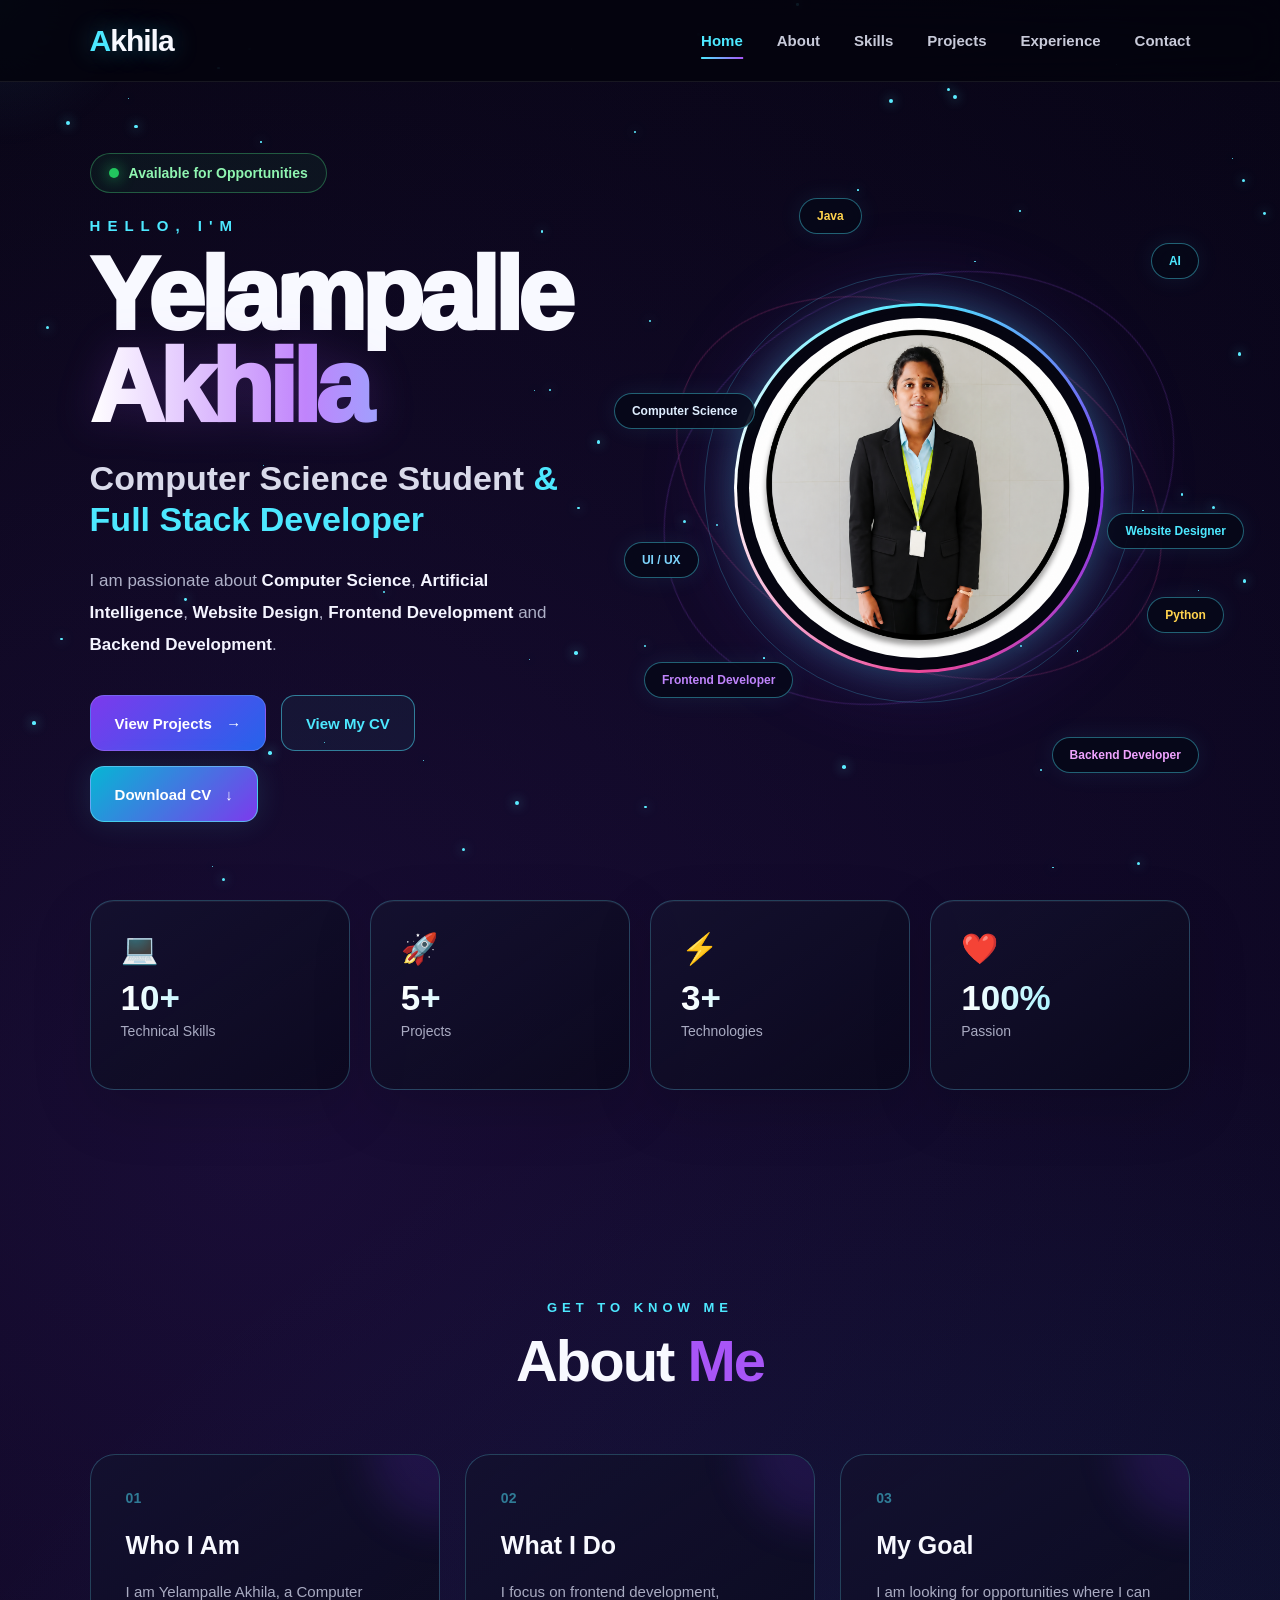
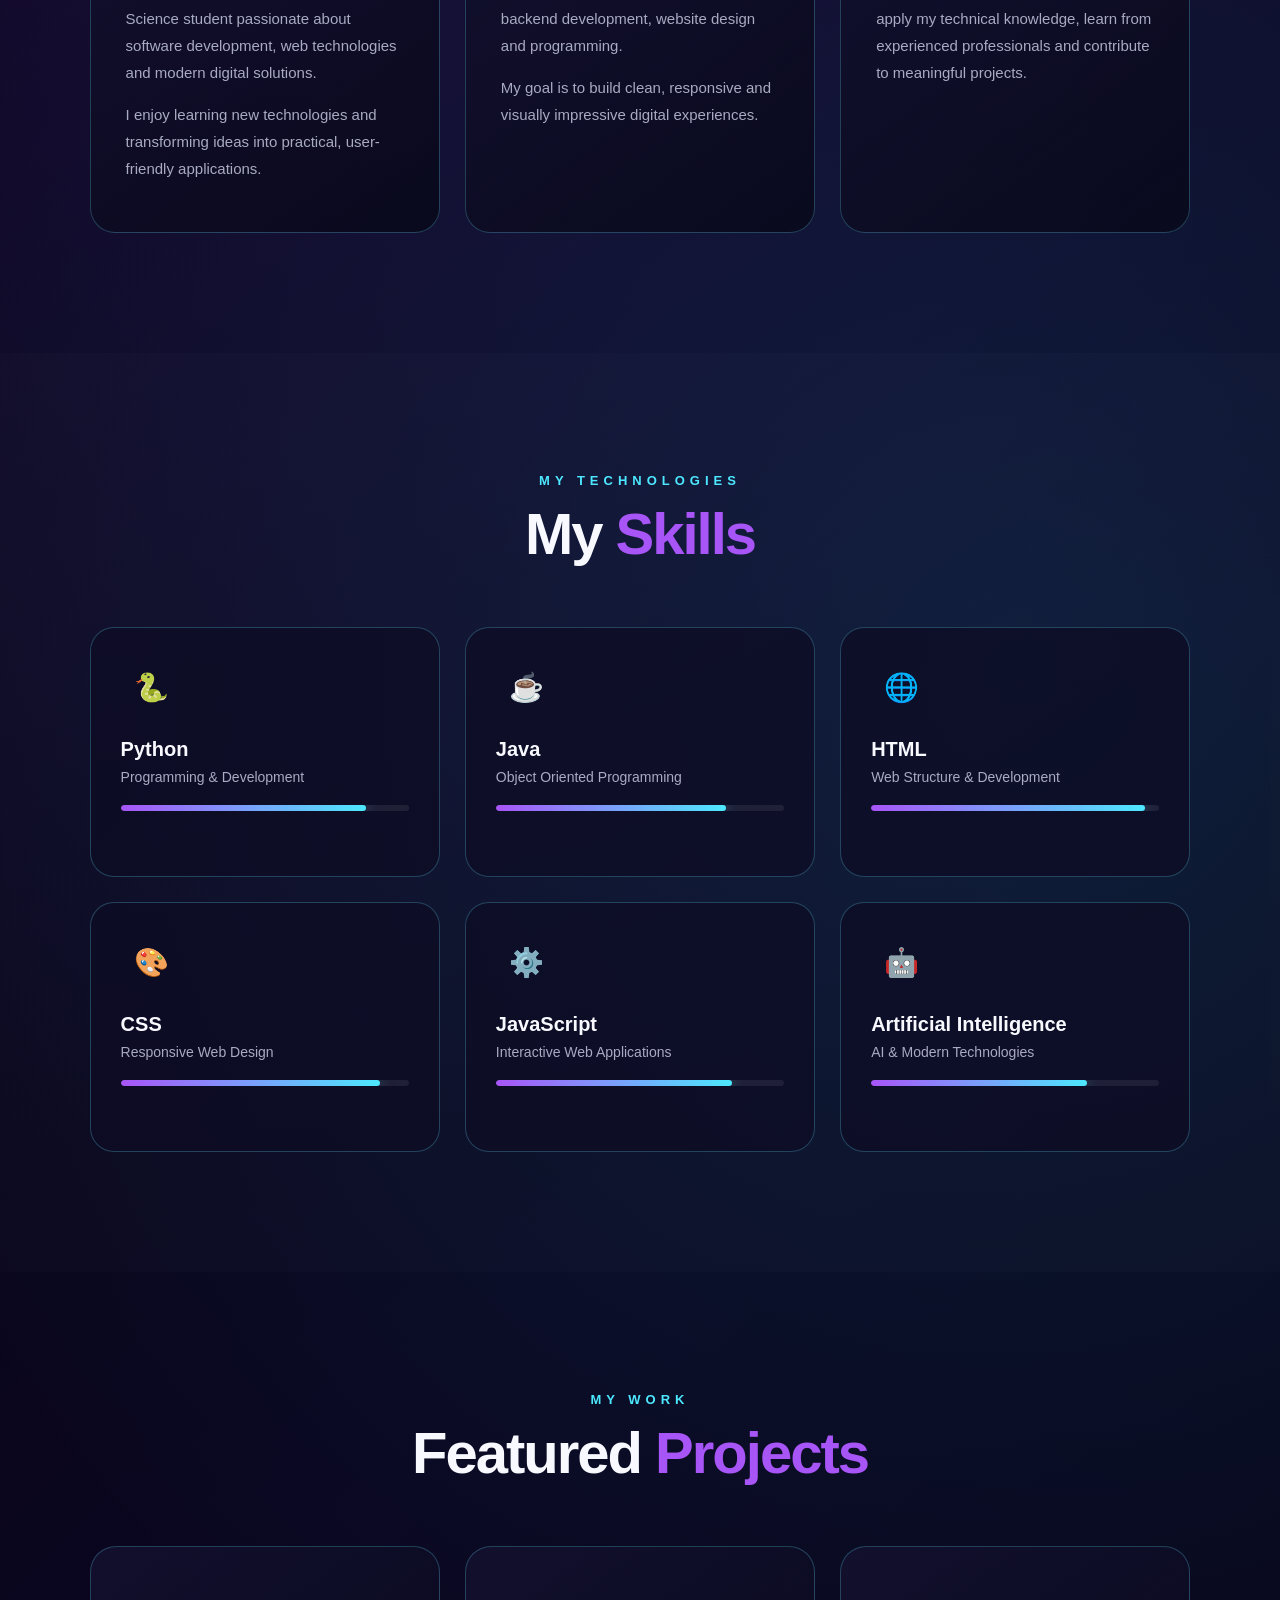
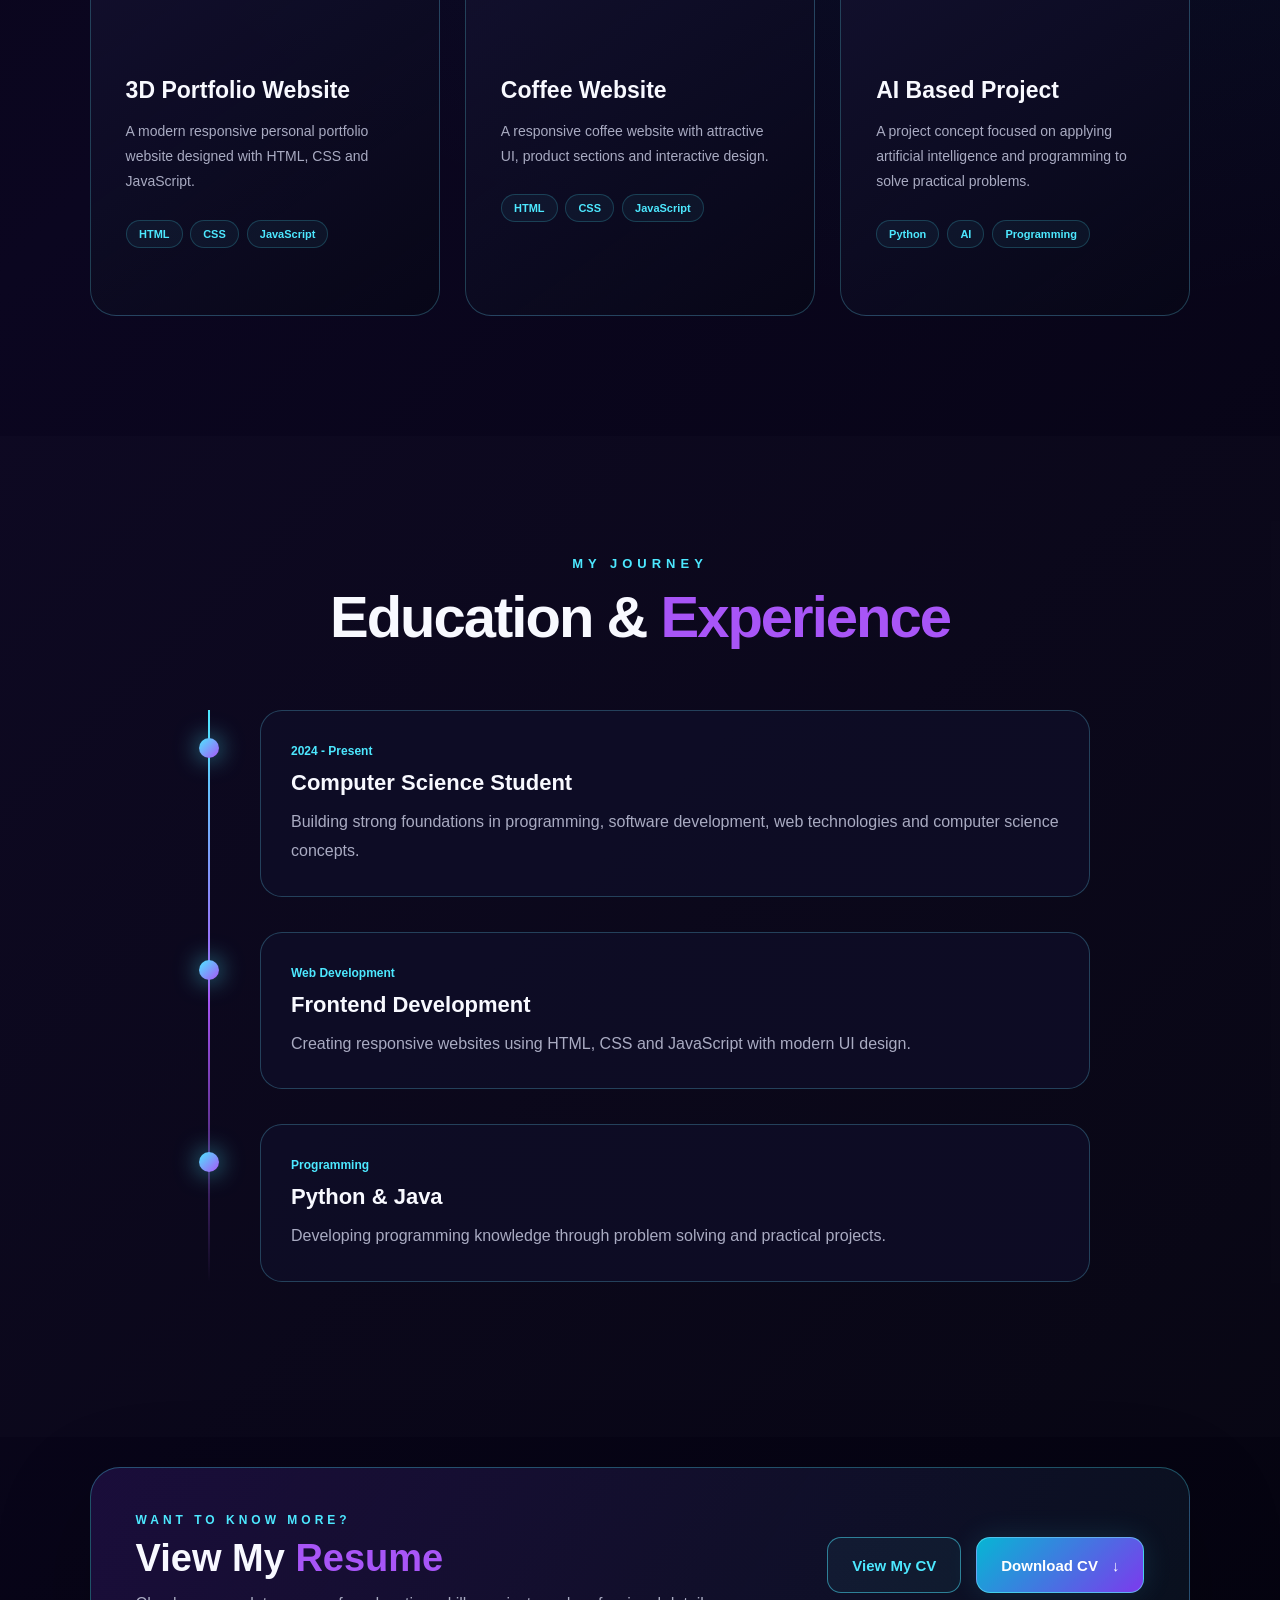
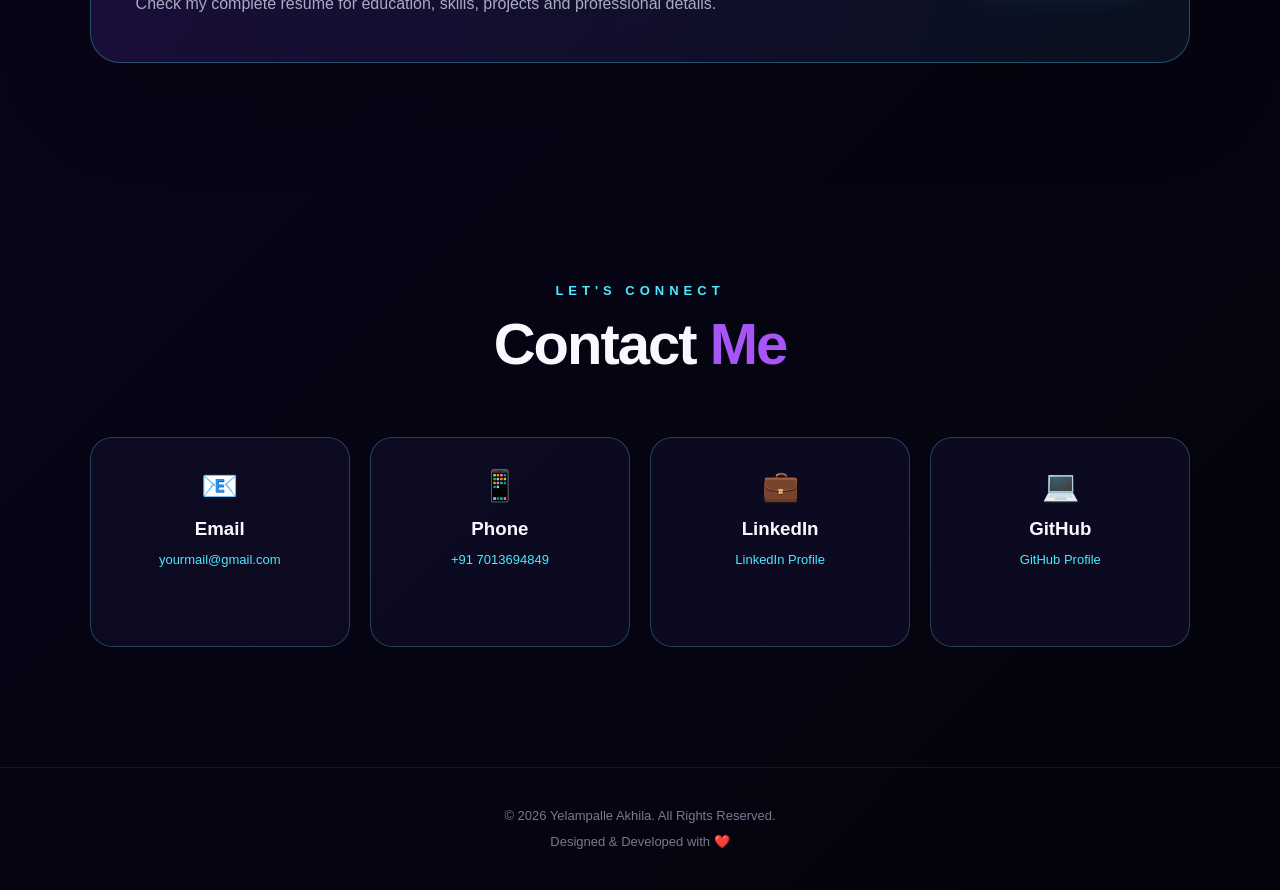
==== commit 35eb5097: "Add files via upload" ====
--- a/index.html
+++ b/index.html
@@ -1,101 +1,1087 @@
-<!DOCTYPE html>
-
-<html lang="en">
-<head>
-<meta charset="utf-8"/><meta content="width=device-width, initial-scale=1.0" name="viewport"/>
-<meta content="Yelampalle Akhila — Computer Science Engineering graduate and aspiring software developer." name="description"/>
-<title>Yelampalle Akhila | Portfolio</title>
-<link href="https://fonts.googleapis.com" rel="preconnect"/>
-<link href="https://fonts.googleapis.com/css2?family=Poppins:wght@400;500;600;700;800&amp;family=Playfair+Display:ital,wght@0,600;1,600&amp;display=swap" rel="stylesheet"/>
-<link href="style.css" rel="stylesheet"/>
-</head>
-<body>
-<header class="header">
-<a class="brand" href="#home">Akhila<span>.</span></a>
-<button aria-label="Toggle navigation" class="menu-toggle">☰</button>
-<nav class="nav">
-<a href="#home">Home</a><a href="#about">About</a><a href="#skills">Skills</a><a href="#projects">Projects</a><a href="#achievements">Achievements</a><a class="nav-contact" href="#contact">Contact</a>
-</nav>
-</header>
-<main>
-<section class="hero" id="home">
-<div class="hero-visual">
-<div class="blob"></div>
-<div class="portrait-ring"><img src="assets/akhila-profile.png" alt="Yelampalle Akhila professional portrait"/></div>
-<div class="float-tag tag-java"><span class="tag-mark">J</span><b>JAVA</b></div>
-<div class="float-tag tag-python"><span class="tag-mark">Py</span><b>PYTHON</b></div>
-<div class="float-tag tag-code"><span class="tag-mark">&lt;/&gt;</span><b>WEB</b></div>
-<div class="image-note">CURIOUS MIND · CREATIVE THINKER</div>
-</div>
-<div class="hero-copy">
-<p class="eyebrow"><span></span> WELCOME TO MY PORTFOLIO</p>
-<h1>Hey, I'm <em>Yelampalle<br/>Akhila</em></h1>
-<h2>I'm an <span class="typed" id="typed">Aspiring Developer</span><i class="cursor">|</i></h2>
-<p class="intro">A Computer Science Engineering graduate passionate about technology, problem-solving, and creating meaningful digital experiences. Always learning, always building.</p>
-<div class="socials">
-<a aria-label="GitHub" href="https://github.com/yelampalli" rel="noreferrer" target="_blank" title="GitHub">
-<svg aria-hidden="true" viewbox="0 0 24 24"><path d="M12 .8a11.2 11.2 0 0 0-3.54 21.83c.56.1.76-.24.76-.54v-2.1c-3.1.68-3.76-1.32-3.76-1.32-.5-1.3-1.24-1.65-1.24-1.65-1.02-.7.08-.69.08-.69 1.12.08 1.71 1.15 1.71 1.15 1 .1.77 2.4 4.1 1.7.1-.73.4-1.23.7-1.52-2.48-.28-5.1-1.24-5.1-5.52 0-1.22.44-2.22 1.15-3-.12-.28-.5-1.42.1-2.96 0 0 .94-.3 3.08 1.15a10.7 10.7 0 0 1 5.6 0c2.14-1.45 3.08-1.15 3.08-1.15.6 1.54.22 2.68.1 2.96.72.78 1.15 1.78 1.15 3 0 4.3-2.62 5.24-5.12 5.52.4.35.75 1.02.75 2.06v3.05c0 .3.2.65.77.54A11.2 11.2 0 0 0 12 .8Z"></path></svg>
-</a>
-<a aria-label="LinkedIn" href="https://www.linkedin.com/" rel="noreferrer" target="_blank" title="LinkedIn">
-<svg aria-hidden="true" viewbox="0 0 24 24"><path d="M20.45 2H3.55C2.7 2 2 2.67 2 3.5v17c0 .83.7 1.5 1.55 1.5h16.9c.85 0 1.55-.67 1.55-1.5v-17c0-.83-.7-1.5-1.55-1.5ZM8 18.5H5V9h3v9.5ZM6.5 7.7A1.75 1.75 0 1 1 6.5 4.2a1.75 1.75 0 0 1 0 3.5Zm12 10.8h-3v-4.62c0-1.1-.02-2.52-1.54-2.52-1.54 0-1.78 1.2-1.78 2.44v4.7h-3V9h2.88v1.3h.04c.4-.75 1.38-1.54 2.84-1.54 3.04 0 3.6 2 3.6 4.6v5.14Z"></path></svg>
-</a>
-<a aria-label="Email" href="mailto:yelampalleakhila@gmail.com" title="Email">
-<svg aria-hidden="true" viewbox="0 0 24 24"><path d="M20 4H4a2 2 0 0 0-2 2v12a2 2 0 0 0 2 2h16a2 2 0 0 0 2-2V6a2 2 0 0 0-2-2Zm-.4 3.2-7.1 5.3a.85.85 0 0 1-1 0L4.4 7.2a.8.8 0 1 1 1-1.28l6.1 4.58 6.1-4.58a.8.8 0 1 1 1 1.28Z"></path></svg>
-</a>
-<a aria-label="GitHub profile" href="https://github.com/yelampalli" rel="noreferrer" target="_blank" title="GitHub profile">
-<svg viewbox="0 0 24 24"><path d="M12 2a10 10 0 0 0-3.16 19.49c.5.09.68-.22.68-.48v-1.7c-2.78.6-3.37-1.18-3.37-1.18-.45-1.15-1.11-1.46-1.11-1.46-.91-.62.07-.61.07-.61 1 .07 1.53 1.03 1.53 1.03.9 1.52 2.35 1.08 2.92.82.09-.65.35-1.08.64-1.33-2.22-.25-4.55-1.11-4.55-4.94 0-1.09.39-1.98 1.03-2.68-.1-.25-.45-1.27.1-2.65 0 0 .84-.27 2.75 1.02a9.55 9.55 0 0 1 5 0c1.91-1.29 2.75-1.02 2.75-1.02.55 1.38.2 2.4.1 2.65.64.7 1.03 1.59 1.03 2.68 0 3.84-2.34 4.69-4.57 4.94.36.31.68.92.68 1.86v2.76c0 .26.18.57.69.48A10 10 0 0 0 12 2Z"></path></svg>
-</a>
-</div>
-<a class="download" download="" href="assets/Akhila-Resume.pdf">Download CV <span>↓</span></a>
-<div class="hero-foot"><span>📍 NANDYAL, INDIA</span><span>CGPA 8.5</span></div>
-</div>
-</section>
-<section class="objective-section" id="objective"><div class="section-label">CAREER OBJECTIVE</div><h2>Ready to learn. <em>Ready to contribute.</em></h2><p>Motivated Computer Science Engineering fresher seeking an entry-level opportunity in software development, web development, quality assurance or related IT roles. Eager to apply programming fundamentals, problem-solving skills, and project experience while learning from experienced teams and contributing to reliable, user-focused solutions.</p><div class="objective-pills"><span>Entry-level IT roles</span><span>Software Development</span><span>Web Development</span><span>Problem Solving</span><span>Team Collaboration</span></div></section>
-<section class="section about" id="about">
-<div class="section-label">01 / ABOUT ME</div>
-<div class="section-heading"><h2>A little about <em>me.</em></h2><p>Technology is where curiosity meets creativity.</p></div>
-<div class="about-content"><h3 class="objective-title">Career Objective</h3><p class="objective">Motivated Computer Science Engineering fresher seeking an entry-level opportunity in software development, web development, or IT. Eager to apply Java, Python, web technologies, and problem-solving skills to real-world projects while learning from experienced teams and contributing to organizational goals.</p><p class="lead">I’m Akhila, a Computer Science Engineering graduate from Saveetha Institute of Medical and Technical Sciences.</p><p>I enjoy exploring programming, machine learning, and data analysis. Through academic projects and an Artificial Intelligence internship, I have gained practical exposure to applying technical concepts to real-world problem statements. I’m eager to keep learning, collaborate with others, and grow as a software developer.</p><div class="stats"><div><b>8.5</b><span>CGPA</span></div><div><b>05+</b><span>ACADEMIC PROJECTS</span></div><div><b>2025</b><span>HACKATHON PARTICIPANT</span></div></div></div>
-</section>
-<section class="section skills" id="skills">
-<div class="section-label">02 / MY SKILLS</div><div class="section-heading"><h2>What I <em>work with.</em></h2><p>Tools and technologies I’ve learned and practiced.</p></div>
-<div class="skill-grid">
-<article><span class="skill-symbol">J</span><h3>Java</h3><p>Programming</p></article>
-<article><span class="skill-symbol">Py</span><h3>Python</h3><p>Programming</p></article>
-<article><span class="skill-symbol">&lt;/&gt;</span><h3>HTML &amp; CSS</h3><p>Frontend foundations</p></article>
-<article><span class="skill-symbol">DB</span><h3>MySQL</h3><p>Database</p></article>
-<article><span class="skill-symbol">Ex</span><h3>Eclipse</h3><p>Development tool</p></article>
-<article><span class="skill-symbol">VS</span><h3>VS Code</h3><p>Code editor</p></article>
-</div>
-</section>
-<section class="section projects" id="projects"><div class="section-label">03 / HANDS-ON PROJECTS</div><div class="section-heading"><h2>Projects &amp; <em>practical work.</em></h2><p>Selected academic work in web development, AI and prototyping.</p></div><div class="project-grid"><article class="project-card"><div class="project-text"><h3>Online Food Ordering System</h3><p>Web application for browsing menus, placing orders, cart management and tracking order status.</p><div class="chips"><span>Web Development · UI/UX</span></div></div></article><article class="project-card"><div class="project-text"><h3>Online Coffee Shop</h3><p>Responsive coffee shop frontend with menus, product showcases and interactive navigation.</p><div class="chips"><span>HTML · CSS · JavaScript</span></div></div></article><article class="project-card"><div class="project-text"><h3>Pet Adoption System</h3><p>Web application for pet browsing, adoption requests and registration.</p><div class="chips"><span>HTML · CSS · JavaScript · PHP</span></div></div></article><article class="project-card"><div class="project-text"><h3>Smart Squid Game Alarm Clock</h3><p>Interactive alarm-clock prototype featuring visual alerts, glowing eyes, head rotation and sound.</p><div class="chips"><span>Product Design · Prototyping</span></div></div></article><article class="project-card"><div class="project-text"><h3>Chronic Disease Forecasting</h3><p>Research exploring LSTM models for chronic disease prediction using patient health records.</p><div class="chips"><span>Machine Learning · LSTM</span></div></div></article><article class="project-card"><div class="project-text"><h3>Fake Currency Detection</h3><p>Comparative machine-learning research on counterfeit currency identification.</p><div class="chips"><span>Machine Learning · Random Forest</span></div></div></article></div></section>
-<section class="section services" id="services">
-<div class="section-label">04 / EXPERIENCE &amp; EDUCATION</div><div class="section-heading"><h2>My learning <em>journey.</em></h2><p>Every experience is a step forward.</p></div>
-<div class="journey-list">
-<div class="journey-row"><span>2022 — 2026</span><div><h3>B.E. Computer Science Engineering</h3><p>Saveetha Institute of Medical and Technical Sciences, Chennai</p></div><b>8.5 CGPA</b></div>
-<div class="journey-row"><span>AUG — OCT 2024</span><div><h3>Artificial Intelligence Intern · Corizo</h3><p>Online internship in machine learning and data analysis; worked on genre segmentation using Spotify data.</p></div><b>INTERNSHIP</b></div>
-<div class="journey-row"><span>2020 — 2022</span><div><h3>Higher Secondary · Narayana Junior College</h3><p>Kurnool, Andhra Pradesh</p></div><b>89.10%</b></div>
-<div class="journey-row"><span>2020</span><div><h3>Secondary Education · K.R.R High School</h3><p>Panyam, Andhra Pradesh</p></div><b>92.17%</b></div>
-</div>
-</section>
-<section class="section certificates" id="blogs">
-<div class="section-label">05 / CERTIFICATIONS &amp; RECOGNITION</div><div class="section-heading"><h2>Learning &amp; <em>recognition.</em></h2></div>
-<div class="certificate-list"><div><span>01</span><p><b>Oracle Certified Professional</b><br/>Java SE 17 Developer</p></div><div><span>02</span><p><b>NPTEL — Elite</b><br/>Introduction to Internet of Things</p></div><div><span>03</span><p><b>Paper presentation — SILICON25</b><br/>Water Potability Prediction using Random Forest · 9th National Conference, Chennai (Feb 2025)</p></div></div>
-</section>
-<section class="section achievements" id="achievements"><div class="section-label">06 / ACHIEVEMENTS &amp; EVENTS</div>
-<div class="section-heading"><h2>Beyond the <em>classroom.</em></h2><p>Selected academic, technical and extracurricular highlights.</p></div>
-<div class="achievement-grid text-achievements">
-<article class="achievement-card"><div><h3>National Conference SILICON’25</h3><p>Presented research on water potability prediction using Random Forest.</p></div></article>
-<article class="achievement-card"><div><h3>Adobe India Hackathon 2025</h3><p>Participated in the online MCQ assessment and coding round.</p></div></article>
-<article class="achievement-card"><div><h3>Academic Awards</h3><p>Gold medal and recognition for paper presentation at MACHINEX’23, alongside student achievement awards.</p></div></article>
-<article class="achievement-card"><div><h3>World Record Participation</h3><p>Received a participation certificate and trophy for the SIMATS biryani event.</p></div></article>
-<article class="achievement-card"><div><h3>Tech Star Summit</h3><p>Presented technical research posters on machine learning, healthcare and intelligent systems.</p></div></article>
-<article class="achievement-card"><div><h3>Smart Squid Game Alarm Clock</h3><p>Designed and tested an interactive alarm-clock prototype with visual and audio alerts.</p></div></article>
-</div></section>
-
-<section class="contact-section" id="contact">
-<div class="section-label">07 / CONTACT</div><div class="contact-inner"><div><h2>Let's make<br/><em>something great.</em></h2><p>I'm open to learning opportunities, collaboration, and connecting with people in technology.</p></div><div class="contact-card"><span>HAVE A QUESTION OR OPPORTUNITY?</span><a href="mailto:yelampalleakhila@gmail.com">yelampalleakhila@gmail.com ↗</a><p>GitHub: <a href="https://github.com/yelampalli" rel="noreferrer" target="_blank">github.com/yelampalli</a></p><a class="download small-download" download="" href="assets/Akhila-Resume.pdf">Download my CV ↓</a></div></div>
-</section>
-</main>
-<footer><span>© 2026 YELAMPALLE AKHILA</span><span>DESIGNED WITH PURPOSE ✦</span><a href="#home">BACK TO TOP ↑</a></footer>
-<script src="script.js"></script>
-</body></html>+<!DOCTYPE html>
+<html lang="en">
+
+<head>
+
+    <meta charset="UTF-8">
+
+    <meta name="viewport"
+          content="width=device-width, initial-scale=1.0">
+
+    <meta name="description"
+          content="Yelampalle Akhila - Computer Science Student and Full Stack Developer Portfolio">
+
+    <title>Yelampalle Akhila | 3D Portfolio</title>
+
+    <link rel="stylesheet" href="style.css">
+
+</head>
+
+
+<body>
+
+    <!-- =========================
+         BACKGROUND
+    ========================== -->
+
+    <div id="particles"></div>
+
+    <div class="mouse-glow"></div>
+
+
+    <!-- =========================
+         NAVBAR
+    ========================== -->
+
+    <header class="navbar">
+
+        <a href="#home" class="logo">
+
+            <span>A</span>khila
+
+        </a>
+
+
+        <nav id="navMenu">
+
+            <a href="#home" class="active">Home</a>
+
+            <a href="#about">About</a>
+
+            <a href="#skills">Skills</a>
+
+            <a href="#projects">Projects</a>
+
+            <a href="#experience">Experience</a>
+
+            <a href="#contact">Contact</a>
+
+        </nav>
+
+
+        <button id="menuBtn" class="menu-btn">
+
+            ☰
+
+        </button>
+
+    </header>
+
+
+
+    <!-- =========================
+         HOME
+    ========================== -->
+
+    <section id="home" class="hero">
+
+        <!-- LEFT SIDE -->
+
+        <div class="hero-content reveal">
+
+            <div class="availability">
+
+                <span class="online-dot"></span>
+
+                Available for Opportunities
+
+            </div>
+
+
+            <p class="hello">
+
+                HELLO, I'M
+
+            </p>
+
+
+            <h1>
+
+                Yelampalle
+
+                <span>Akhila</span>
+
+            </h1>
+
+
+            <h2>
+
+                Computer Science Student
+
+                <span>& Full Stack Developer</span>
+
+            </h2>
+
+
+            <p class="hero-description">
+
+                I am passionate about
+
+                <strong>Computer Science</strong>,
+
+                <strong>Artificial Intelligence</strong>,
+
+                <strong>Website Design</strong>,
+
+                <strong>Frontend Development</strong>
+
+                and
+
+                <strong>Backend Development</strong>.
+
+            </p>
+
+
+
+            <!-- BUTTONS -->
+
+            <div class="hero-buttons">
+
+                <a href="#projects"
+                   class="btn primary-btn">
+
+                    <span>View Projects</span>
+
+                    <i>→</i>
+
+                </a>
+
+
+                <!-- VIEW CV -->
+
+                <a href="resume.pdf"
+                   target="_blank"
+                   class="btn outline-btn">
+
+                    <span>View My CV</span>
+
+                </a>
+
+
+                <!-- DOWNLOAD CV -->
+
+                <a href="resume.pdf"
+                   download="Akhila-CV.pdf"
+                   class="btn cv-btn">
+
+                    <span>Download CV</span>
+
+                    <i>↓</i>
+
+                </a>
+
+            </div>
+
+        </div>
+
+
+
+        <!-- RIGHT SIDE -->
+
+        <div class="hero-visual reveal">
+
+            <div class="profile-scene">
+
+
+                <!-- STATIC PROFILE CARD -->
+
+                <div class="profile-card">
+
+
+                    <!-- FLOATING LABELS -->
+
+                    <div class="floating-label label-ai">
+
+                        AI
+
+                    </div>
+
+
+                    <div class="floating-label label-java">
+
+                        Java
+
+                    </div>
+
+
+                    <div class="floating-label label-cs">
+
+                        Computer Science
+
+                    </div>
+
+
+                    <div class="floating-label label-web">
+
+                        Website Designer
+
+                    </div>
+
+
+                    <div class="floating-label label-front">
+
+                        Frontend Developer
+
+                    </div>
+
+
+                    <div class="floating-label label-back">
+
+                        Backend Developer
+
+                    </div>
+
+
+                    <div class="floating-label label-python">
+
+                        Python
+
+                    </div>
+
+
+                    <div class="floating-label label-ui">
+
+                        UI / UX
+
+                    </div>
+
+
+
+                    <!-- GLOW RINGS -->
+
+                    <div class="ring ring-one"></div>
+
+                    <div class="ring ring-two"></div>
+
+                    <div class="ring ring-three"></div>
+
+
+
+                    <!-- PHOTO -->
+
+                    <div class="photo-container">
+
+                        <img src="akhila.png"
+                             alt="Yelampalle Akhila"
+                             class="profile-image">
+
+                    </div>
+
+                </div>
+
+            </div>
+
+        </div>
+
+    </section>
+
+
+
+    <!-- =========================
+         STATS
+    ========================== -->
+
+    <section class="stats-section">
+
+        <div class="stats-container">
+
+
+            <div class="stat-card tilt-card reveal">
+
+                <div class="stat-icon">
+
+                    💻
+
+                </div>
+
+                <h3>10+</h3>
+
+                <p>Technical Skills</p>
+
+            </div>
+
+
+
+            <div class="stat-card tilt-card reveal">
+
+                <div class="stat-icon">
+
+                    🚀
+
+                </div>
+
+                <h3>5+</h3>
+
+                <p>Projects</p>
+
+            </div>
+
+
+
+            <div class="stat-card tilt-card reveal">
+
+                <div class="stat-icon">
+
+                    ⚡
+
+                </div>
+
+                <h3>3+</h3>
+
+                <p>Technologies</p>
+
+            </div>
+
+
+
+            <div class="stat-card tilt-card reveal">
+
+                <div class="stat-icon">
+
+                    ❤️
+
+                </div>
+
+                <h3>100%</h3>
+
+                <p>Passion</p>
+
+            </div>
+
+        </div>
+
+    </section>
+
+
+
+    <!-- =========================
+         ABOUT
+    ========================== -->
+
+    <section id="about" class="section">
+
+        <div class="section-title reveal">
+
+            <p>GET TO KNOW ME</p>
+
+            <h2>About <span>Me</span></h2>
+
+        </div>
+
+
+        <div class="about-grid">
+
+
+            <div class="about-card tilt-card reveal">
+
+                <div class="card-number">
+
+                    01
+
+                </div>
+
+                <h3>
+
+                    Who I Am
+
+                </h3>
+
+                <p>
+
+                    I am Yelampalle Akhila, a Computer Science student
+                    passionate about software development, web technologies
+                    and modern digital solutions.
+
+                </p>
+
+                <p>
+
+                    I enjoy learning new technologies and transforming
+                    ideas into practical, user-friendly applications.
+
+                </p>
+
+            </div>
+
+
+
+            <div class="about-card tilt-card reveal">
+
+                <div class="card-number">
+
+                    02
+
+                </div>
+
+                <h3>
+
+                    What I Do
+
+                </h3>
+
+                <p>
+
+                    I focus on frontend development, backend development,
+                    website design and programming.
+
+                </p>
+
+                <p>
+
+                    My goal is to build clean, responsive and visually
+                    impressive digital experiences.
+
+                </p>
+
+            </div>
+
+
+
+            <div class="about-card tilt-card reveal">
+
+                <div class="card-number">
+
+                    03
+
+                </div>
+
+                <h3>
+
+                    My Goal
+
+                </h3>
+
+                <p>
+
+                    I am looking for opportunities where I can apply my
+                    technical knowledge, learn from experienced professionals
+                    and contribute to meaningful projects.
+
+                </p>
+
+            </div>
+
+        </div>
+
+    </section>
+
+
+
+    <!-- =========================
+         SKILLS
+    ========================== -->
+
+    <section id="skills" class="section dark-section">
+
+        <div class="section-title reveal">
+
+            <p>MY TECHNOLOGIES</p>
+
+            <h2>My <span>Skills</span></h2>
+
+        </div>
+
+
+        <div class="skills-grid">
+
+
+            <div class="skill-card tilt-card reveal">
+
+                <div class="skill-icon">
+
+                    🐍
+
+                </div>
+
+                <h3>Python</h3>
+
+                <p>Programming & Development</p>
+
+                <div class="skill-bar">
+
+                    <span style="width: 85%;"></span>
+
+                </div>
+
+            </div>
+
+
+
+            <div class="skill-card tilt-card reveal">
+
+                <div class="skill-icon">
+
+                    ☕
+
+                </div>
+
+                <h3>Java</h3>
+
+                <p>Object Oriented Programming</p>
+
+                <div class="skill-bar">
+
+                    <span style="width: 80%;"></span>
+
+                </div>
+
+            </div>
+
+
+
+            <div class="skill-card tilt-card reveal">
+
+                <div class="skill-icon">
+
+                    🌐
+
+                </div>
+
+                <h3>HTML</h3>
+
+                <p>Web Structure & Development</p>
+
+                <div class="skill-bar">
+
+                    <span style="width: 95%;"></span>
+
+                </div>
+
+            </div>
+
+
+
+            <div class="skill-card tilt-card reveal">
+
+                <div class="skill-icon">
+
+                    🎨
+
+                </div>
+
+                <h3>CSS</h3>
+
+                <p>Responsive Web Design</p>
+
+                <div class="skill-bar">
+
+                    <span style="width: 90%;"></span>
+
+                </div>
+
+            </div>
+
+
+
+            <div class="skill-card tilt-card reveal">
+
+                <div class="skill-icon">
+
+                    ⚙️
+
+                </div>
+
+                <h3>JavaScript</h3>
+
+                <p>Interactive Web Applications</p>
+
+                <div class="skill-bar">
+
+                    <span style="width: 82%;"></span>
+
+                </div>
+
+            </div>
+
+
+
+            <div class="skill-card tilt-card reveal">
+
+                <div class="skill-icon">
+
+                    🤖
+
+                </div>
+
+                <h3>Artificial Intelligence</h3>
+
+                <p>AI & Modern Technologies</p>
+
+                <div class="skill-bar">
+
+                    <span style="width: 75%;"></span>
+
+                </div>
+
+            </div>
+
+        </div>
+
+    </section>
+
+
+
+    <!-- =========================
+         PROJECTS
+    ========================== -->
+
+    <section id="projects" class="section">
+
+        <div class="section-title reveal">
+
+            <p>MY WORK</p>
+
+            <h2>Featured <span>Projects</span></h2>
+
+        </div>
+
+
+        <div class="projects-grid">
+
+
+            <div class="project-card tilt-card reveal">
+
+                <div class="project-number">
+
+                    01
+
+                </div>
+
+                <div class="project-icon">
+
+                    🌐
+
+                </div>
+
+                <h3>
+
+                    3D Portfolio Website
+
+                </h3>
+
+                <p>
+
+                    A modern responsive personal portfolio website
+                    designed with HTML, CSS and JavaScript.
+
+                </p>
+
+                <div class="project-tags">
+
+                    <span>HTML</span>
+
+                    <span>CSS</span>
+
+                    <span>JavaScript</span>
+
+                </div>
+
+            </div>
+
+
+
+            <div class="project-card tilt-card reveal">
+
+                <div class="project-number">
+
+                    02
+
+                </div>
+
+                <div class="project-icon">
+
+                    ☕
+                </div>
+
+                <h3>
+
+                    Coffee Website
+
+                </h3>
+
+                <p>
+
+                    A responsive coffee website with attractive UI,
+                    product sections and interactive design.
+
+                </p>
+
+                <div class="project-tags">
+
+                    <span>HTML</span>
+
+                    <span>CSS</span>
+
+                    <span>JavaScript</span>
+
+                </div>
+
+            </div>
+
+
+
+            <div class="project-card tilt-card reveal">
+
+                <div class="project-number">
+
+                    03
+
+                </div>
+
+                <div class="project-icon">
+
+                    🤖
+
+                </div>
+
+                <h3>
+
+                    AI Based Project
+
+                </h3>
+
+                <p>
+
+                    A project concept focused on applying artificial
+                    intelligence and programming to solve practical problems.
+
+                </p>
+
+                <div class="project-tags">
+
+                    <span>Python</span>
+
+                    <span>AI</span>
+
+                    <span>Programming</span>
+
+                </div>
+
+            </div>
+
+        </div>
+
+    </section>
+
+
+
+    <!-- =========================
+         EXPERIENCE
+    ========================== -->
+
+    <section id="experience" class="section dark-section">
+
+        <div class="section-title reveal">
+
+            <p>MY JOURNEY</p>
+
+            <h2>Education & <span>Experience</span></h2>
+
+        </div>
+
+
+        <div class="timeline">
+
+
+            <div class="timeline-item reveal">
+
+                <div class="timeline-dot"></div>
+
+                <div class="timeline-card tilt-card">
+
+                    <span class="timeline-year">
+
+                        2024 - Present
+
+                    </span>
+
+                    <h3>
+
+                        Computer Science Student
+
+                    </h3>
+
+                    <p>
+
+                        Building strong foundations in programming,
+                        software development, web technologies and
+                        computer science concepts.
+
+                    </p>
+
+                </div>
+
+            </div>
+
+
+
+            <div class="timeline-item reveal">
+
+                <div class="timeline-dot"></div>
+
+                <div class="timeline-card tilt-card">
+
+                    <span class="timeline-year">
+
+                        Web Development
+
+                    </span>
+
+                    <h3>
+
+                        Frontend Development
+
+                    </h3>
+
+                    <p>
+
+                        Creating responsive websites using HTML,
+                        CSS and JavaScript with modern UI design.
+
+                    </p>
+
+                </div>
+
+            </div>
+
+
+
+            <div class="timeline-item reveal">
+
+                <div class="timeline-dot"></div>
+
+                <div class="timeline-card tilt-card">
+
+                    <span class="timeline-year">
+
+                        Programming
+
+                    </span>
+
+                    <h3>
+
+                        Python & Java
+
+                    </h3>
+
+                    <p>
+
+                        Developing programming knowledge through
+                        problem solving and practical projects.
+
+                    </p>
+
+                </div>
+
+            </div>
+
+        </div>
+
+    </section>
+
+
+
+    <!-- =========================
+         CV
+    ========================== -->
+
+    <section class="cv-section">
+
+        <div class="cv-card reveal">
+
+            <div>
+
+                <p class="cv-small">
+
+                    WANT TO KNOW MORE?
+
+                </p>
+
+                <h2>
+
+                    View My <span>Resume</span>
+
+                </h2>
+
+                <p>
+
+                    Check my complete resume for education,
+                    skills, projects and professional details.
+
+                </p>
+
+            </div>
+
+
+            <div class="cv-buttons">
+
+                <a href="resume.pdf"
+                   target="_blank"
+                   class="btn outline-btn">
+
+                    <span>View My CV</span>
+
+                </a>
+
+
+                <a href="resume.pdf"
+                   download="Akhila-CV.pdf"
+                   class="btn cv-btn">
+
+                    <span>Download CV</span>
+
+                    <i>↓</i>
+
+                </a>
+
+            </div>
+
+        </div>
+
+    </section>
+
+
+
+    <!-- =========================
+         CONTACT
+    ========================== -->
+
+    <section id="contact" class="section">
+
+        <div class="section-title reveal">
+
+            <p>LET'S CONNECT</p>
+
+            <h2>Contact <span>Me</span></h2>
+
+        </div>
+
+
+        <div class="contact-grid">
+
+
+            <div class="contact-card tilt-card reveal">
+
+                <div class="contact-icon">
+
+                    📧
+
+                </div>
+
+                <h3>Email</h3>
+
+                <a href="mailto:yourmail@gmail.com">
+
+                    yourmail@gmail.com
+
+                </a>
+
+            </div>
+
+
+
+            <div class="contact-card tilt-card reveal">
+
+                <div class="contact-icon">
+
+                    📱
+
+                </div>
+
+                <h3>Phone</h3>
+
+                <a href="tel:+917013694849">
+
+                    +91 7013694849
+
+                </a>
+
+            </div>
+
+
+
+            <div class="contact-card tilt-card reveal">
+
+                <div class="contact-icon">
+
+                    💼
+
+                </div>
+
+                <h3>LinkedIn</h3>
+
+                <a href="https://www.linkedin.com/"
+                   target="_blank">
+
+                    LinkedIn Profile
+
+                </a>
+
+            </div>
+
+
+
+            <div class="contact-card tilt-card reveal">
+
+                <div class="contact-icon">
+
+                    💻
+
+                </div>
+
+                <h3>GitHub</h3>
+
+                <a href="https://github.com/"
+                   target="_blank">
+
+                    GitHub Profile
+
+                </a>
+
+            </div>
+
+        </div>
+
+    </section>
+
+
+
+    <!-- =========================
+         FOOTER
+    ========================== -->
+
+    <footer>
+
+        <p>
+
+            © 2026 Yelampalle Akhila.
+
+            All Rights Reserved.
+
+        </p>
+
+        <p>
+
+            Designed & Developed with ❤️
+
+        </p>
+
+    </footer>
+
+
+
+    <!-- BACK TO TOP -->
+
+    <button id="topBtn">
+
+        ↑
+
+    </button>
+
+
+
+    <script src="script.js"></script>
+
+</body>
+
+</html>
--- a/style.css
+++ b/style.css
@@ -1,35 +1,2047 @@
-*{box-sizing:border-box}html{scroll-behavior:smooth}body{margin:0;background:#fff8ee;color:#17130e;font-family:Poppins,sans-serif}a{color:inherit;text-decoration:none}.header{height:82px;display:flex;align-items:center;justify-content:space-between;padding:0 7.8%;position:sticky;top:0;z-index:20;background:rgba(255,248,238,.93);backdrop-filter:blur(14px)}.brand{font-size:28px;font-weight:800;color:#80500a;letter-spacing:-1.5px;text-shadow:0 3px 9px #c59a5c55}.brand span{color:#b97813}.nav{display:flex;align-items:center;gap:40px;font-size:14px;font-weight:600}.nav a{transition:.2s}.nav a:hover{color:#a66b12}.nav-contact{background:#80500a;color:white;padding:11px 26px;border-radius:28px}.nav-contact:hover{background:#5e3904;color:white!important}.menu-toggle{display:none;background:none;border:0;font-size:25px}.hero{min-height:calc(100vh - 82px);padding:45px 7.8% 70px;display:grid;grid-template-columns:1fr 1fr;gap:6%;align-items:center;background:linear-gradient(110deg,#fffdfa 0%,#fff1df 52%,#ffd9b2 100%);overflow:hidden}.hero-visual{height:520px;position:relative;display:flex;align-items:center;justify-content:center}.blob{position:absolute;width:min(88%,520px);height:440px;background:#e7dfd1;border-radius:43% 57% 56% 44% / 46% 43% 57% 54%;transform:rotate(-10deg)}.portrait-ring{position:relative;z-index:1;width:min(82%,440px);height:430px;border:2px solid #835c32;border-radius:48% 52% 51% 49% / 42% 43% 57% 58%;overflow:hidden;transform:rotate(-4deg);box-shadow:0 0 0 12px #fff8eeaa}.portrait-ring img{width:100%;height:100%;object-fit:cover;object-position:center 15%;transform:rotate(4deg) scale(1.05)}.float-tag{position:absolute;z-index:3;display:flex;align-items:center;gap:8px;background:#fff8eeeb;border:1px solid #d7b88b;padding:9px 13px;border-radius:30px;box-shadow:0 8px 25px #80500a18;color:#68420d;font-size:11px;letter-spacing:1px}.tag-java{left:2%;bottom:88px}.tag-python{right:1%;bottom:125px}.tag-code{right:5%;top:66px}.tag-mark{font-size:18px;font-weight:800;color:#b56f12}.image-note{position:absolute;bottom:13px;left:50%;transform:translateX(-50%);white-space:nowrap;font-size:9px;letter-spacing:2px;color:#846b4c}.hero-copy{max-width:610px;padding:20px 0}.eyebrow{font-size:10px;letter-spacing:2px;font-weight:700;color:#9b6a22;display:flex;align-items:center;gap:10px}.eyebrow span{width:27px;height:2px;background:#b77a1d}.hero h1{font-size:clamp(43px,5vw,66px);line-height:1.14;letter-spacing:-2.8px;margin:22px 0 12px;font-weight:700}.hero h1 em{font-style:normal;color:#81500b;text-shadow:0 4px 12px #b57c2440}.hero h2{font-size:clamp(21px,2.5vw,31px);margin:0 0 18px;font-weight:600}.typed{color:#81500b}.cursor{font-style:normal;color:#81500b;animation:blink .8s infinite}@keyframes blink{50%{opacity:0}}.intro{font-size:13px;line-height:1.9;color:#64594b;max-width:560px}.socials{display:flex;gap:14px;margin:23px 0 29px}.socials a{width:42px;height:42px;border:2px solid #80500a;color:#80500a;border-radius:50%;display:grid;place-items:center;transition:.25s}.socials a:hover{background:#80500a;color:white;transform:translateY(-4px)}.socials svg{width:19px;height:19px;fill:currentColor}.download{display:inline-flex;align-items:center;justify-content:center;gap:35px;min-width:235px;padding:14px 23px;background:#80500a;color:white;border-radius:5px;font-size:13px;font-weight:600;box-shadow:0 8px 20px #80500a22;transition:.25s}.download:hover{background:#5e3904;transform:translateY(-2px)}.download span{font-size:19px}.hero-foot{display:flex;gap:25px;margin-top:30px;font-size:9px;letter-spacing:1.2px;color:#9a866a}.section{padding:95px 9%}.section-label{font-size:10px;letter-spacing:2px;color:#a66b12;font-weight:700;margin-bottom:20px}.section-heading{display:flex;justify-content:space-between;align-items:end;gap:25px;margin-bottom:38px}.section-heading h2{font-size:clamp(32px,4vw,48px);letter-spacing:-2px;margin:0}.section-heading h2 em,.contact-inner h2 em{font:600 italic .95em "Playfair Display";color:#a66b12}.section-heading>p{font-size:12px;color:#857665;max-width:290px;line-height:1.8;margin:0}.about{background:#fffdf9}.about-content{max-width:790px;margin-left:auto}.about-content p{font-size:13px;line-height:1.9;color:#726656}.about-content .lead{font-size:20px;line-height:1.6;color:#292117;font-weight:500}.stats{display:flex;gap:55px;margin-top:32px;border-top:1px solid #e8dccb;padding-top:25px}.stats div{display:flex;flex-direction:column}.stats b{font-size:29px;color:#80500a}.stats span{font-size:9px;letter-spacing:1px;color:#907e67}.skills{background:#f6eadb}.skill-grid{display:grid;grid-template-columns:repeat(3,1fr);gap:15px}.skill-grid article{background:#fffaf3;border:1px solid #ead9c3;padding:24px;border-radius:12px;min-height:145px;transition:.25s}.skill-grid article:hover{transform:translateY(-5px);box-shadow:0 15px 30px #81500a12}.skill-symbol{width:42px;height:42px;display:grid;place-items:center;border-radius:12px;background:#f0dfc9;color:#80500a;font-weight:800;font-size:15px}.skill-grid h3{font-size:16px;margin:16px 0 3px}.skill-grid p{font-size:11px;color:#8c7a64;margin:0}.projects{background:#fffdf9}.project-grid{display:grid;grid-template-columns:1fr 1fr;gap:22px}.project-card{background:#fff8ef;border:1px solid #ecddca;border-radius:13px;overflow:hidden}.project-visual{height:215px;position:relative;display:grid;place-items:center;overflow:hidden}.visual-one{background:linear-gradient(135deg,#eadfce,#f6e7d4)}.visual-two{background:linear-gradient(135deg,#f0dfc8,#e7c99f)}.project-index{position:absolute;left:20px;top:18px;font-size:11px;letter-spacing:1px;color:#8b704f}.visual-icon{font:100px "Playfair Display";color:#96651e;opacity:.85}.visual-caption{position:absolute;bottom:17px;right:20px;font-size:9px;letter-spacing:1.5px;color:#80500a}.project-text{padding:22px}.project-text h3{font-size:19px;margin:0 0 9px}.project-text p{font-size:11px;line-height:1.8;color:#756958}.chips{display:flex;gap:8px;margin-top:15px;flex-wrap:wrap}.chips span{font-size:9px;background:#f0e2d0;color:#80500a;padding:6px 10px;border-radius:20px}.services{background:#f6eadb}.journey-list{border-top:1px solid #e2d0b8}.journey-row{display:grid;grid-template-columns:150px 1fr 110px;gap:25px;align-items:center;padding:23px 0;border-bottom:1px solid #e2d0b8}.journey-row>span{font-size:9px;letter-spacing:1px;color:#a66b12}.journey-row h3{font-size:14px;margin:0 0 5px}.journey-row p{font-size:11px;color:#81735f;margin:0;line-height:1.7}.journey-row>b{text-align:right;color:#80500a;font-size:12px}.certificates{background:#fffdf9}.certificate-list{max-width:850px;margin-left:auto;border-top:1px solid #eadfce}.certificate-list>div{display:grid;grid-template-columns:45px 1fr;gap:15px;padding:17px 0;border-bottom:1px solid #eadfce}.certificate-list span{font-size:10px;color:#a66b12}.certificate-list p{font-size:12px;line-height:1.7;color:#726656;margin:0}.certificate-list b{color:#292117}.contact-section{padding:90px 9%;background:linear-gradient(110deg,#f2dfc8,#ffd9b2)}.contact-inner{display:grid;grid-template-columns:1fr 1fr;gap:60px;align-items:center}.contact-inner h2{font-size:clamp(38px,5vw,58px);line-height:1.15;letter-spacing:-2px;margin:0}.contact-inner>div:first-child>p{font-size:12px;line-height:1.8;color:#75634e;max-width:390px}.contact-card{background:#fff8ee;border:1px solid #e5caa7;border-radius:12px;padding:28px;box-shadow:0 15px 35px #80500a12}.contact-card>span{font-size:9px;letter-spacing:1.4px;color:#9b6a22}.contact-card>a:not(.small-download){display:block;font-size:17px;font-weight:700;color:#80500a;margin:18px 0}.contact-card p{font-size:11px;color:#7a6b58}.small-download{margin-top:12px;min-width:190px;gap:15px}footer{background:#30200d;color:#f4e5d0;display:flex;justify-content:space-between;padding:22px 7.8%;font-size:9px;letter-spacing:1.1px}footer a{color:#e7b978}@media(max-width:850px){.hero{grid-template-columns:1fr;gap:20px;padding-top:25px}.hero-visual{height:430px;order:2}.hero-copy{order:1}.portrait-ring{height:370px;width:min(75%,390px)}.blob{height:380px}.section-heading{display:block}.section-heading>p{margin-top:12px}.contact-inner{grid-template-columns:1fr;gap:25px}}@media(max-width:650px){.header{height:70px;padding:0 6%}.menu-toggle{display:block}.nav{display:none;position:absolute;top:70px;left:0;right:0;background:#fff8ee;padding:20px 7%;flex-direction:column;align-items:flex-start;gap:20px;box-shadow:0 12px 20px #80500a12}.nav.open{display:flex}.hero{padding:35px 7% 45px}.hero h1{font-size:48px}.hero-visual{height:360px}.portrait-ring{height:310px;width:78%}.blob{height:320px}.tag-java{bottom:45px}.tag-python{bottom:78px}.tag-code{top:30px}.section{padding:70px 7%}.skill-grid,.project-grid{grid-template-columns:1fr}.stats{gap:22px;justify-content:space-between}.stats b{font-size:24px}.stats span{font-size:8px}.journey-row{grid-template-columns:1fr auto;gap:8px 12px}.journey-row>span{grid-column:1/-1}.journey-row>b{grid-column:2;grid-row:2}.contact-section{padding:70px 7%}footer{padding:20px 7%;flex-direction:column;gap:10px}}
-.objective-title{font-size:17px;color:#80500a;margin:0 0 8px}.objective{padding:20px 23px;border-left:4px solid #a66b12;background:#f8eddf;border-radius:0 10px 10px 0}.project-photo{width:100%;height:235px;object-fit:cover;object-position:center top;display:block;background:#e9d9c5}.project-grid{grid-template-columns:repeat(2,minmax(0,1fr))}.achievement-grid{display:grid;grid-template-columns:repeat(3,minmax(0,1fr));gap:18px}.achievements{background:#f6eadb}.achievement-card{background:#fffaf4;border:1px solid #e9d7c1;border-radius:12px;overflow:hidden}.achievement-card img{width:100%;height:180px;object-fit:cover;object-position:center top;display:block}.achievement-card div{padding:16px}.achievement-card h3{font-size:14px;margin:0 0 7px}.achievement-card p{font-size:11px;line-height:1.7;color:#746653;margin:0}@media(max-width:850px){.achievement-grid{grid-template-columns:repeat(2,minmax(0,1fr))}.nav{gap:18px}}@media(max-width:650px){.project-grid,.achievement-grid{grid-template-columns:1fr}.achievement-card img{height:210px}}
-/* Updated fresher portfolio sections */
-.objective-section{padding:76px 9%;background:#fff7eb;border-top:1px solid #ebd9c3}.objective-section h2{font-size:clamp(30px,4vw,46px);line-height:1.2;letter-spacing:-1.5px;margin:0 0 18px}.objective-section h2 em{font-family:'Playfair Display',serif;color:#966218}.objective-section>p{font-size:14px;line-height:1.95;max-width:890px;color:#665a4b}.objective-pills{display:flex;flex-wrap:wrap;gap:10px;margin-top:25px}.objective-pills span{font-size:11px;border:1px solid #d7b88b;border-radius:50px;padding:9px 13px;color:#76500f}.project-photo{width:100%;height:225px;object-fit:cover;object-position:center;display:block;background:#f0e7dc;transition:transform .25s}.project-card{overflow:hidden}.project-card:hover .project-photo{transform:scale(1.025)}.view-evidence{font-size:11px;font-weight:700;color:#80500a;display:inline-block;margin-top:18px}.gallery-section{background:#f6eadb}.gallery-grid{display:grid;grid-template-columns:repeat(3,minmax(0,1fr));gap:18px}.gallery-card{background:#fffaf3;border:1px solid #e6d4bb;border-radius:12px;overflow:hidden;transition:transform .2s,box-shadow .2s}.gallery-card:hover{transform:translateY(-4px);box-shadow:0 14px 25px #80500a1c}.gallery-card img{width:100%;height:155px;object-fit:cover;display:block}.gallery-card>div{padding:16px}.gallery-card h3{font-size:13px;margin:0 0 6px}.gallery-card p{font-size:10px;color:#776a58;line-height:1.6;min-height:33px;margin:0 0 9px}.gallery-card span{font-size:10px;color:#80500a;font-weight:700}@media(max-width:850px){.gallery-grid{grid-template-columns:repeat(2,minmax(0,1fr))}.nav{gap:18px;font-size:12px}}@media(max-width:600px){.gallery-grid{grid-template-columns:1fr}.gallery-card img{height:190px}.objective-section{padding:60px 7%}}
-/* Text-only portfolio avatar */
-.initials-portrait{display:flex;align-items:center;justify-content:center;font-size:clamp(3rem,8vw,6rem);font-weight:800;letter-spacing:.08em;color:#fff;background:linear-gradient(135deg,#0b4778,#06233d);border-radius:50%;box-shadow:0 18px 45px rgba(4,35,61,.18);}
-.text-achievements .achievement-card{min-height:150px;display:flex;align-items:center;padding:1.5rem;}
-
-/* Professional circular profile photo */
-.portrait-ring{
-  width:min(82%,440px);
-  height:440px;
-  border:6px solid #000;
-  border-radius:50%;
-  overflow:hidden;
-  transform:none;
-  box-shadow:0 14px 30px rgba(0,0,0,.18);
-  background:#fff;
-}
-.portrait-ring img{
-  display:block;
-  width:100%;
-  height:100%;
-  object-fit:cover;
-  object-position:center;
-  transform:none;
-  border-radius:50%;
-}
-.blob{border-radius:50%;}
-@media(max-width:850px){
-  .portrait-ring{height:370px;width:min(75%,390px);}
-}
-@media(max-width:650px){
-  .portrait-ring{height:310px;width:78%;}
-}
+/* =====================================================
+   GLOBAL
+===================================================== */
+
+* {
+    margin: 0;
+    padding: 0;
+    box-sizing: border-box;
+    scroll-behavior: smooth;
+}
+
+:root {
+    --bg: #050511;
+    --bg2: #0b0720;
+    --card: rgba(18, 15, 43, 0.72);
+    --border: rgba(105, 225, 255, 0.25);
+    --cyan: #4de8ff;
+    --purple: #a855f7;
+    --pink: #ec4899;
+    --text: #f8f9ff;
+    --muted: #a9abc2;
+}
+
+body {
+    font-family:
+        "Segoe UI",
+        Arial,
+        sans-serif;
+
+    background:
+        radial-gradient(
+            circle at 20% 20%,
+            rgba(124, 58, 237, 0.16),
+            transparent 35%
+        ),
+        radial-gradient(
+            circle at 80% 40%,
+            rgba(6, 182, 212, 0.12),
+            transparent 35%
+        ),
+        linear-gradient(
+            135deg,
+            #03030b,
+            #0b0620 50%,
+            #03030b
+        );
+
+    color: var(--text);
+
+    min-height: 100vh;
+
+    overflow-x: hidden;
+}
+
+a {
+    text-decoration: none;
+    color: inherit;
+}
+
+button {
+    font-family: inherit;
+}
+
+::selection {
+    background: var(--purple);
+    color: white;
+}
+
+
+
+/* =====================================================
+   PARTICLES
+===================================================== */
+
+#particles {
+    position: fixed;
+    inset: 0;
+
+    pointer-events: none;
+
+    z-index: -1;
+
+    overflow: hidden;
+}
+
+.particle {
+    position: absolute;
+
+    width: 3px;
+    height: 3px;
+
+    border-radius: 50%;
+
+    background: #5cecff;
+
+    box-shadow:
+        0 0 12px #5cecff;
+
+    animation:
+        particleFloat
+        linear infinite;
+}
+
+@keyframes particleFloat {
+
+    0% {
+        transform:
+            translate3d(0, 0, 0);
+
+        opacity: 0;
+    }
+
+    20% {
+        opacity: 0.8;
+    }
+
+    80% {
+        opacity: 0.5;
+    }
+
+    100% {
+        transform:
+            translate3d(
+                30px,
+                -120px,
+                0
+            );
+
+        opacity: 0;
+    }
+}
+
+
+
+/* =====================================================
+   MOUSE GLOW
+===================================================== */
+
+.mouse-glow {
+    position: fixed;
+
+    width: 300px;
+    height: 300px;
+
+    border-radius: 50%;
+
+    pointer-events: none;
+
+    background:
+        radial-gradient(
+            circle,
+            rgba(77, 232, 255, 0.07),
+            transparent 70%
+        );
+
+    transform:
+        translate(-50%, -50%);
+
+    z-index: -1;
+}
+
+
+
+/* =====================================================
+   NAVBAR
+===================================================== */
+
+.navbar {
+    position: fixed;
+
+    top: 0;
+    left: 0;
+
+    width: 100%;
+
+    height: 82px;
+
+    display: flex;
+
+    align-items: center;
+
+    justify-content: space-between;
+
+    padding: 0 7%;
+
+    background:
+        rgba(3, 3, 12, 0.78);
+
+    backdrop-filter:
+        blur(20px);
+
+    border-bottom:
+        1px solid rgba(255, 255, 255, 0.08);
+
+    z-index: 1000;
+}
+
+.logo {
+    font-size: 30px;
+
+    font-weight: 900;
+
+    letter-spacing: -1px;
+
+    text-shadow:
+        0 0 25px rgba(77, 232, 255, 0.35);
+}
+
+.logo span {
+    color: var(--cyan);
+}
+
+.navbar nav {
+    display: flex;
+
+    gap: 34px;
+}
+
+.navbar nav a {
+    color: #c8cad9;
+
+    font-size: 15px;
+
+    font-weight: 700;
+
+    position: relative;
+
+    transition:
+        0.3s ease;
+}
+
+.navbar nav a:hover,
+.navbar nav a.active {
+    color: var(--cyan);
+}
+
+.navbar nav a::after {
+    content: "";
+
+    position: absolute;
+
+    left: 50%;
+
+    bottom: -10px;
+
+    width: 0;
+
+    height: 2px;
+
+    background:
+        linear-gradient(
+            90deg,
+            var(--cyan),
+            var(--purple)
+        );
+
+    transform:
+        translateX(-50%);
+
+    transition:
+        0.3s ease;
+}
+
+.navbar nav a:hover::after,
+.navbar nav a.active::after {
+    width: 100%;
+}
+
+.menu-btn {
+    display: none;
+
+    border: 0;
+
+    background: transparent;
+
+    color: white;
+
+    font-size: 28px;
+
+    cursor: pointer;
+}
+
+
+
+/* =====================================================
+   HERO
+===================================================== */
+
+.hero {
+    min-height: 100vh;
+
+    padding:
+        145px 7% 70px;
+
+    display: grid;
+
+    grid-template-columns:
+        1.05fr 0.95fr;
+
+    align-items: center;
+
+    gap: 50px;
+
+    position: relative;
+}
+
+.hero-content {
+    max-width: 720px;
+}
+
+.availability {
+    display: inline-flex;
+
+    align-items: center;
+
+    gap: 10px;
+
+    padding:
+        11px 18px;
+
+    border:
+        1px solid rgba(74, 222, 128, 0.35);
+
+    border-radius: 999px;
+
+    background:
+        rgba(34, 197, 94, 0.07);
+
+    color: #8ff5b1;
+
+    font-size: 14px;
+
+    font-weight: 800;
+
+    margin-bottom: 24px;
+}
+
+.online-dot {
+    width: 10px;
+    height: 10px;
+
+    background: #22c55e;
+
+    border-radius: 50%;
+
+    box-shadow:
+        0 0 15px #22c55e;
+
+    animation:
+        pulseDot 1.6s infinite;
+}
+
+@keyframes pulseDot {
+
+    0%,
+    100% {
+        transform: scale(1);
+        opacity: 1;
+    }
+
+    50% {
+        transform: scale(1.5);
+        opacity: 0.6;
+    }
+}
+
+.hello {
+    color: var(--cyan);
+
+    font-size: 15px;
+
+    font-weight: 900;
+
+    letter-spacing: 7px;
+
+    margin-bottom: 15px;
+}
+
+.hero h1 {
+    font-size:
+        clamp(55px, 8vw, 105px);
+
+    line-height:
+        0.9;
+
+    letter-spacing:
+        -5px;
+
+    font-weight: 950;
+
+    margin-bottom: 25px;
+}
+
+.hero h1 span {
+    display: block;
+
+    background:
+        linear-gradient(
+            90deg,
+            #ffffff 0%,
+            #c084fc 45%,
+            #4de8ff 100%
+        );
+
+    -webkit-background-clip: text;
+    background-clip: text;
+
+    color: transparent;
+
+    filter:
+        drop-shadow(
+            0 0 20px rgba(168, 85, 247, 0.18)
+        );
+}
+
+.hero h2 {
+    font-size:
+        clamp(22px, 3vw, 34px);
+
+    line-height: 1.2;
+
+    color: #d9daea;
+
+    margin-bottom: 25px;
+}
+
+.hero h2 span {
+    color: var(--cyan);
+}
+
+.hero-description {
+    max-width: 690px;
+
+    color: #aeb0c7;
+
+    font-size: 17px;
+
+    line-height: 1.9;
+
+    margin-bottom: 34px;
+}
+
+.hero-description strong {
+    color: #f4f4ff;
+}
+
+
+
+/* =====================================================
+   BUTTONS
+===================================================== */
+
+.hero-buttons,
+.cv-buttons {
+    display: flex;
+
+    flex-wrap: wrap;
+
+    gap: 15px;
+}
+
+.btn {
+    min-height: 56px;
+
+    padding:
+        0 24px;
+
+    border-radius: 14px;
+
+    display: inline-flex;
+
+    align-items: center;
+
+    justify-content: center;
+
+    gap: 14px;
+
+    font-size: 15px;
+
+    font-weight: 900;
+
+    position: relative;
+
+    overflow: hidden;
+
+    transition:
+        0.3s ease;
+
+    transform-style: preserve-3d;
+}
+
+.btn::before {
+    content: "";
+
+    position: absolute;
+
+    top: 0;
+    left: -120%;
+
+    width: 80%;
+
+    height: 100%;
+
+    background:
+        linear-gradient(
+            100deg,
+            transparent,
+            rgba(255,255,255,0.3),
+            transparent
+        );
+
+    transform:
+        skewX(-20deg);
+
+    transition:
+        0.7s;
+}
+
+.btn:hover::before {
+    left: 140%;
+}
+
+.btn:hover {
+    transform:
+        translateY(-5px)
+        translateZ(15px);
+
+    box-shadow:
+        0 18px 45px rgba(77, 232, 255, 0.18);
+}
+
+.primary-btn {
+    color: white;
+
+    background:
+        linear-gradient(
+            135deg,
+            #7c3aed,
+            #2563eb
+        );
+
+    border:
+        1px solid rgba(255,255,255,0.15);
+}
+
+.outline-btn {
+    color: var(--cyan);
+
+    border:
+        1px solid rgba(77, 232, 255, 0.5);
+
+    background:
+        rgba(77, 232, 255, 0.05);
+}
+
+.cv-btn {
+    color: white;
+
+    background:
+        linear-gradient(
+            135deg,
+            #06b6d4,
+            #7c3aed
+        );
+
+    border:
+        1px solid rgba(103, 232, 249, 0.6);
+
+    box-shadow:
+        0 0 30px rgba(77, 232, 255, 0.12);
+}
+
+
+
+/* =====================================================
+   PROFILE AREA
+===================================================== */
+
+.hero-visual {
+    min-height: 600px;
+
+    display: flex;
+
+    align-items: center;
+
+    justify-content: center;
+}
+
+.profile-scene {
+    width: 600px;
+    height: 600px;
+
+    position: relative;
+
+    perspective: 1200px;
+}
+
+.profile-card {
+    position: absolute;
+
+    width: 100%;
+    height: 100%;
+
+    display: flex;
+
+    align-items: center;
+
+    justify-content: center;
+
+    transform-style: preserve-3d;
+}
+
+
+
+/* =====================================================
+   STABLE PHOTO
+===================================================== */
+
+.photo-container {
+    width: 370px;
+    height: 370px;
+
+    border-radius: 50%;
+
+    padding: 8px;
+
+    background:
+        conic-gradient(
+            from 0deg,
+            #4de8ff,
+            #7c3aed,
+            #ec4899,
+            #ffffff,
+            #4de8ff
+        );
+
+    box-shadow:
+        0 0 40px rgba(77, 232, 255, 0.3),
+        0 0 100px rgba(124, 58, 237, 0.2);
+
+    position: relative;
+
+    z-index: 10;
+}
+
+.photo-container::before {
+    content: "";
+
+    position: absolute;
+
+    inset: 3px;
+
+    border-radius: 50%;
+
+    background: #050511;
+
+    z-index: -1;
+}
+
+.profile-image {
+    display: block;
+
+    width: 100%;
+    height: 100%;
+
+    object-fit: cover;
+
+    object-position: center;
+
+    border-radius: 50%;
+
+    border:
+        7px solid #050511;
+
+    background: #111;
+
+    /* IMPORTANT:
+       PHOTO NEVER ROTATES */
+    transform:
+        none !important;
+
+    animation:
+        none !important;
+
+    transition:
+        none !important;
+}
+
+
+
+/* =====================================================
+   ORBIT RINGS
+   These rings move, NOT the image.
+===================================================== */
+
+.ring {
+    position: absolute;
+
+    top: 50%;
+    left: 50%;
+
+    border-radius: 50%;
+
+    border:
+        1px solid rgba(77, 232, 255, 0.22);
+
+    transform:
+        translate(-50%, -50%);
+
+    pointer-events: none;
+}
+
+.ring-one {
+    width: 430px;
+    height: 430px;
+
+    animation:
+        ringFloatOne
+        8s ease-in-out infinite;
+}
+
+.ring-two {
+    width: 510px;
+    height: 350px;
+
+    transform:
+        translate(-50%, -50%)
+        rotate(25deg);
+
+    border-color:
+        rgba(236, 72, 153, 0.25);
+
+    animation:
+        ringFloatTwo
+        10s ease-in-out infinite;
+}
+
+.ring-three {
+    width: 530px;
+    height: 410px;
+
+    transform:
+        translate(-50%, -50%)
+        rotate(-25deg);
+
+    border-color:
+        rgba(168, 85, 247, 0.22);
+
+    animation:
+        ringFloatThree
+        12s ease-in-out infinite;
+}
+
+@keyframes ringFloatOne {
+
+    0%,
+    100% {
+        transform:
+            translate(-50%, -50%)
+            scale(1);
+    }
+
+    50% {
+        transform:
+            translate(-50%, -50%)
+            scale(1.04);
+    }
+}
+
+@keyframes ringFloatTwo {
+
+    0%,
+    100% {
+        transform:
+            translate(-50%, -50%)
+            rotate(25deg)
+            scale(1);
+    }
+
+    50% {
+        transform:
+            translate(-50%, -50%)
+            rotate(25deg)
+            scale(1.05);
+    }
+}
+
+@keyframes ringFloatThree {
+
+    0%,
+    100% {
+        transform:
+            translate(-50%, -50%)
+            rotate(-25deg)
+            scale(1);
+    }
+
+    50% {
+        transform:
+            translate(-50%, -50%)
+            rotate(-25deg)
+            scale(1.03);
+    }
+}
+
+
+
+/* =====================================================
+   FLOATING LABELS
+===================================================== */
+
+.floating-label {
+    position: absolute;
+
+    z-index: 30;
+
+    padding:
+        10px 17px;
+
+    border:
+        1px solid rgba(77, 232, 255, 0.4);
+
+    border-radius: 999px;
+
+    background:
+        rgba(6, 8, 24, 0.82);
+
+    backdrop-filter:
+        blur(12px);
+
+    color: #dfeeff;
+
+    font-size: 12px;
+
+    font-weight: 900;
+
+    white-space: nowrap;
+
+    box-shadow:
+        0 0 25px rgba(77, 232, 255, 0.08);
+
+    animation:
+        labelFloat
+        4s ease-in-out infinite;
+
+    transition:
+        0.3s ease;
+
+    pointer-events: none;
+}
+
+.floating-label:hover {
+    color: white;
+
+    border-color: var(--cyan);
+
+    box-shadow:
+        0 0 30px rgba(77, 232, 255, 0.35);
+}
+
+.label-ai {
+    top: 55px;
+    right: 20px;
+
+    color: var(--cyan);
+
+    animation-delay: 0s;
+}
+
+.label-java {
+    top: 10px;
+    left: 180px;
+
+    color: #ffd34e;
+
+    animation-delay: 0.4s;
+}
+
+.label-cs {
+    top: 205px;
+    left: -5px;
+
+    animation-delay: 0.8s;
+}
+
+.label-web {
+    top: 325px;
+    right: -25px;
+
+    color: #4de8ff;
+
+    animation-delay: 1.2s;
+}
+
+.label-front {
+    bottom: 90px;
+    left: 25px;
+
+    color: #c084fc;
+
+    animation-delay: 1.6s;
+}
+
+.label-back {
+    bottom: 15px;
+    right: 20px;
+
+    color: #f0a3ff;
+
+    animation-delay: 2s;
+}
+
+.label-python {
+    bottom: 155px;
+    right: -5px;
+
+    color: #ffd34e;
+
+    animation-delay: 2.4s;
+}
+
+.label-ui {
+    bottom: 210px;
+    left: 5px;
+
+    color: #7dd3fc;
+
+    animation-delay: 2.8s;
+}
+
+@keyframes labelFloat {
+
+    0%,
+    100% {
+        transform:
+            translateY(0);
+    }
+
+    50% {
+        transform:
+            translateY(-10px);
+    }
+}
+
+
+
+/* =====================================================
+   STATS
+===================================================== */
+
+.stats-section {
+    padding:
+        0 7% 90px;
+}
+
+.stats-container {
+    max-width: 1250px;
+
+    margin: auto;
+
+    display: grid;
+
+    grid-template-columns:
+        repeat(4, 1fr);
+
+    gap: 20px;
+}
+
+.stat-card {
+    min-height: 190px;
+
+    padding: 30px;
+
+    border:
+        1px solid var(--border);
+
+    border-radius: 24px;
+
+    background:
+        linear-gradient(
+            145deg,
+            rgba(20, 18, 47, 0.8),
+            rgba(8, 8, 24, 0.7)
+        );
+
+    box-shadow:
+        inset 0 1px rgba(255,255,255,0.05),
+        0 20px 60px rgba(0,0,0,0.15);
+
+    transform-style: preserve-3d;
+
+    transition:
+        transform 0.2s ease,
+        border-color 0.3s ease;
+}
+
+.stat-card:hover {
+    border-color:
+        rgba(77, 232, 255, 0.55);
+}
+
+.stat-icon {
+    font-size: 30px;
+
+    margin-bottom: 12px;
+}
+
+.stat-card h3 {
+    font-size: 35px;
+
+    background:
+        linear-gradient(
+            90deg,
+            white,
+            var(--cyan)
+        );
+
+    -webkit-background-clip: text;
+
+    color: transparent;
+
+    margin-bottom: 5px;
+}
+
+.stat-card p {
+    color: var(--muted);
+
+    font-size: 14px;
+}
+
+
+
+/* =====================================================
+   SECTIONS
+===================================================== */
+
+.section {
+    padding:
+        120px 7%;
+
+    position: relative;
+}
+
+.dark-section {
+    background:
+        rgba(255,255,255,0.015);
+}
+
+.section-title {
+    max-width: 1250px;
+
+    margin:
+        0 auto 60px;
+
+    text-align: center;
+}
+
+.section-title p {
+    color: var(--cyan);
+
+    font-size: 13px;
+
+    font-weight: 900;
+
+    letter-spacing: 5px;
+
+    margin-bottom: 12px;
+}
+
+.section-title h2 {
+    font-size:
+        clamp(38px, 5vw, 58px);
+
+    letter-spacing: -2px;
+}
+
+.section-title h2 span {
+    color: var(--purple);
+}
+
+
+
+/* =====================================================
+   ABOUT
+===================================================== */
+
+.about-grid {
+    max-width: 1250px;
+
+    margin: auto;
+
+    display: grid;
+
+    grid-template-columns:
+        repeat(3, 1fr);
+
+    gap: 25px;
+}
+
+.about-card {
+    min-height: 350px;
+
+    padding: 35px;
+
+    position: relative;
+
+    overflow: hidden;
+
+    border:
+        1px solid var(--border);
+
+    border-radius: 25px;
+
+    background:
+        linear-gradient(
+            145deg,
+            rgba(19, 17, 47, 0.9),
+            rgba(7, 7, 22, 0.75)
+        );
+
+    transform-style: preserve-3d;
+
+    transition:
+        transform 0.2s ease,
+        border-color 0.3s ease;
+}
+
+.about-card:hover {
+    border-color:
+        rgba(168, 85, 247, 0.65);
+}
+
+.about-card::before {
+    content: "";
+
+    position: absolute;
+
+    width: 150px;
+    height: 150px;
+
+    top: -80px;
+    right: -80px;
+
+    border-radius: 50%;
+
+    background:
+        rgba(124, 58, 237, 0.15);
+
+    filter:
+        blur(20px);
+}
+
+.card-number {
+    color: rgba(77, 232, 255, 0.5);
+
+    font-size: 14px;
+
+    font-weight: 900;
+
+    margin-bottom: 25px;
+}
+
+.about-card h3 {
+    font-size: 25px;
+
+    margin-bottom: 18px;
+}
+
+.about-card p {
+    color: var(--muted);
+
+    line-height: 1.8;
+
+    font-size: 15px;
+
+    margin-bottom: 15px;
+}
+
+
+
+/* =====================================================
+   SKILLS
+===================================================== */
+
+.skills-grid {
+    max-width: 1250px;
+
+    margin: auto;
+
+    display: grid;
+
+    grid-template-columns:
+        repeat(3, 1fr);
+
+    gap: 25px;
+}
+
+.skill-card {
+    padding: 30px;
+
+    min-height: 250px;
+
+    border:
+        1px solid var(--border);
+
+    border-radius: 24px;
+
+    background:
+        rgba(15, 13, 38, 0.78);
+
+    transform-style: preserve-3d;
+
+    transition:
+        transform 0.2s ease,
+        border-color 0.3s ease;
+}
+
+.skill-card:hover {
+    border-color:
+        rgba(77, 232, 255, 0.55);
+}
+
+.skill-icon {
+    width: 60px;
+    height: 60px;
+
+    display: flex;
+
+    align-items: center;
+
+    justify-content: center;
+
+    border-radius: 18px;
+
+    background:
+        rgba(77, 232, 255, 0.08);
+
+    font-size: 28px;
+
+    margin-bottom: 20px;
+
+    box-shadow:
+        0 0 30px rgba(77, 232, 255, 0.08);
+}
+
+.skill-card h3 {
+    font-size: 20px;
+
+    margin-bottom: 8px;
+}
+
+.skill-card p {
+    color: var(--muted);
+
+    font-size: 14px;
+
+    margin-bottom: 20px;
+}
+
+.skill-bar {
+    width: 100%;
+    height: 6px;
+
+    background:
+        rgba(255,255,255,0.08);
+
+    border-radius: 20px;
+
+    overflow: hidden;
+}
+
+.skill-bar span {
+    display: block;
+
+    height: 100%;
+
+    border-radius: inherit;
+
+    background:
+        linear-gradient(
+            90deg,
+            var(--purple),
+            var(--cyan)
+        );
+
+    box-shadow:
+        0 0 15px rgba(77, 232, 255, 0.4);
+}
+
+
+
+/* =====================================================
+   PROJECTS
+===================================================== */
+
+.projects-grid {
+    max-width: 1250px;
+
+    margin: auto;
+
+    display: grid;
+
+    grid-template-columns:
+        repeat(3, 1fr);
+
+    gap: 25px;
+}
+
+.project-card {
+    min-height: 370px;
+
+    padding: 35px;
+
+    position: relative;
+
+    border:
+        1px solid var(--border);
+
+    border-radius: 26px;
+
+    background:
+        linear-gradient(
+            145deg,
+            rgba(19, 17, 47, 0.9),
+            rgba(7, 7, 22, 0.75)
+        );
+
+    transform-style: preserve-3d;
+
+    transition:
+        transform 0.2s ease,
+        border-color 0.3s ease;
+}
+
+.project-card:hover {
+    border-color:
+        rgba(236, 72, 153, 0.55);
+}
+
+.project-number {
+    position: absolute;
+
+    top: 25px;
+    right: 30px;
+
+    color:
+        rgba(255,255,255,0.16);
+
+    font-size: 40px;
+
+    font-weight: 950;
+}
+
+.project-icon {
+    width: 70px;
+    height: 70px;
+
+    display: flex;
+
+    align-items: center;
+
+    justify-content: center;
+
+    border-radius: 20px;
+
+    background:
+        linear-gradient(
+            135deg,
+            rgba(124,58,237,0.2),
+            rgba(77,232,255,0.1)
+        );
+
+    font-size: 32px;
+
+    margin-bottom: 25px;
+}
+
+.project-card h3 {
+    font-size: 23px;
+
+    margin-bottom: 15px;
+}
+
+.project-card p {
+    color: var(--muted);
+
+    line-height: 1.8;
+
+    font-size: 14px;
+
+    margin-bottom: 25px;
+}
+
+.project-tags {
+    display: flex;
+
+    flex-wrap: wrap;
+
+    gap: 8px;
+}
+
+.project-tags span {
+    padding:
+        7px 12px;
+
+    border:
+        1px solid rgba(77,232,255,0.2);
+
+    border-radius: 999px;
+
+    color: var(--cyan);
+
+    background:
+        rgba(77,232,255,0.05);
+
+    font-size: 11px;
+
+    font-weight: 800;
+}
+
+
+
+/* =====================================================
+   EXPERIENCE
+===================================================== */
+
+.timeline {
+    max-width: 900px;
+
+    margin: auto;
+
+    position: relative;
+}
+
+.timeline::before {
+    content: "";
+
+    position: absolute;
+
+    left: 18px;
+
+    top: 0;
+    bottom: 0;
+
+    width: 2px;
+
+    background:
+        linear-gradient(
+            to bottom,
+            var(--cyan),
+            var(--purple),
+            transparent
+        );
+}
+
+.timeline-item {
+    position: relative;
+
+    padding-left: 70px;
+
+    margin-bottom: 35px;
+}
+
+.timeline-dot {
+    position: absolute;
+
+    left: 9px;
+    top: 28px;
+
+    width: 20px;
+    height: 20px;
+
+    border-radius: 50%;
+
+    background:
+        linear-gradient(
+            135deg,
+            var(--cyan),
+            var(--purple)
+        );
+
+    box-shadow:
+        0 0 25px rgba(77,232,255,0.7);
+}
+
+.timeline-card {
+    padding: 30px;
+
+    border:
+        1px solid var(--border);
+
+    border-radius: 22px;
+
+    background:
+        rgba(16, 14, 40, 0.8);
+
+    transform-style: preserve-3d;
+
+    transition:
+        transform 0.2s ease,
+        border-color 0.3s ease;
+}
+
+.timeline-card:hover {
+    border-color:
+        rgba(77,232,255,0.5);
+}
+
+.timeline-year {
+    display: inline-block;
+
+    color: var(--cyan);
+
+    font-size: 12px;
+
+    font-weight: 900;
+
+    margin-bottom: 12px;
+}
+
+.timeline-card h3 {
+    font-size: 22px;
+
+    margin-bottom: 12px;
+}
+
+.timeline-card p {
+    color: var(--muted);
+
+    line-height: 1.8;
+}
+
+
+
+/* =====================================================
+   CV SECTION
+===================================================== */
+
+.cv-section {
+    padding:
+        30px 7% 100px;
+}
+
+.cv-card {
+    max-width: 1250px;
+
+    margin: auto;
+
+    padding: 45px;
+
+    border-radius: 30px;
+
+    border:
+        1px solid rgba(77,232,255,0.3);
+
+    background:
+        linear-gradient(
+            120deg,
+            rgba(124,58,237,0.16),
+            rgba(77,232,255,0.06)
+        );
+
+    display: flex;
+
+    align-items: center;
+
+    justify-content: space-between;
+
+    gap: 30px;
+
+    box-shadow:
+        0 30px 100px rgba(0,0,0,0.2);
+}
+
+.cv-small {
+    color: var(--cyan);
+
+    font-size: 12px;
+
+    font-weight: 900;
+
+    letter-spacing: 4px;
+
+    margin-bottom: 10px;
+}
+
+.cv-card h2 {
+    font-size: 38px;
+
+    margin-bottom: 10px;
+}
+
+.cv-card h2 span {
+    color: var(--purple);
+}
+
+.cv-card p:not(.cv-small) {
+    color: var(--muted);
+
+    max-width: 600px;
+
+    line-height: 1.7;
+}
+
+
+
+/* =====================================================
+   CONTACT
+===================================================== */
+
+.contact-grid {
+    max-width: 1250px;
+
+    margin: auto;
+
+    display: grid;
+
+    grid-template-columns:
+        repeat(4, 1fr);
+
+    gap: 20px;
+}
+
+.contact-card {
+    min-height: 210px;
+
+    padding: 30px;
+
+    border:
+        1px solid var(--border);
+
+    border-radius: 22px;
+
+    background:
+        rgba(15,13,38,0.78);
+
+    text-align: center;
+
+    transform-style: preserve-3d;
+
+    transition:
+        transform 0.2s ease,
+        border-color 0.3s ease;
+}
+
+.contact-card:hover {
+    border-color:
+        rgba(77,232,255,0.5);
+}
+
+.contact-icon {
+    font-size: 30px;
+
+    margin-bottom: 15px;
+}
+
+.contact-card h3 {
+    margin-bottom: 10px;
+}
+
+.contact-card a {
+    color: var(--cyan);
+
+    font-size: 13px;
+
+    word-break: break-word;
+}
+
+
+
+/* =====================================================
+   FOOTER
+===================================================== */
+
+footer {
+    padding:
+        35px 7%;
+
+    border-top:
+        1px solid rgba(255,255,255,0.07);
+
+    text-align: center;
+
+    color: #777991;
+
+    font-size: 13px;
+
+    line-height: 2;
+}
+
+
+
+/* =====================================================
+   BACK TO TOP
+===================================================== */
+
+#topBtn {
+    position: fixed;
+
+    right: 25px;
+    bottom: 25px;
+
+    width: 50px;
+    height: 50px;
+
+    border-radius: 50%;
+
+    border:
+        1px solid rgba(77,232,255,0.5);
+
+    background:
+        rgba(10, 9, 28, 0.85);
+
+    color: var(--cyan);
+
+    font-size: 20px;
+
+    cursor: pointer;
+
+    opacity: 0;
+
+    visibility: hidden;
+
+    transition:
+        0.3s ease;
+
+    z-index: 500;
+}
+
+#topBtn.show {
+    opacity: 1;
+
+    visibility: visible;
+}
+
+#topBtn:hover {
+    transform:
+        translateY(-5px);
+
+    box-shadow:
+        0 0 30px rgba(77,232,255,0.25);
+}
+
+
+
+/* =====================================================
+   REVEAL ANIMATION
+===================================================== */
+
+.reveal {
+    opacity: 0;
+
+    transform:
+        translateY(40px);
+
+    transition:
+        opacity 0.8s ease,
+        transform 0.8s ease;
+}
+
+.reveal.visible {
+    opacity: 1;
+
+    transform:
+        translateY(0);
+}
+
+
+
+/* =====================================================
+   RESPONSIVE
+===================================================== */
+
+@media (max-width: 1100px) {
+
+    .hero {
+        grid-template-columns:
+            1fr;
+
+        text-align: center;
+    }
+
+    .hero-content {
+        margin: auto;
+    }
+
+    .hero-buttons {
+        justify-content: center;
+    }
+
+    .hero-visual {
+        min-height: 570px;
+    }
+
+    .stats-container {
+        grid-template-columns:
+            repeat(2, 1fr);
+    }
+
+    .about-grid,
+    .skills-grid,
+    .projects-grid {
+        grid-template-columns:
+            repeat(2, 1fr);
+    }
+
+    .contact-grid {
+        grid-template-columns:
+            repeat(2, 1fr);
+    }
+
+    .cv-card {
+        flex-direction: column;
+
+        text-align: center;
+    }
+
+    .cv-buttons {
+        justify-content: center;
+    }
+}
+
+
+
+@media (max-width: 760px) {
+
+    .navbar {
+        height: 70px;
+
+        padding:
+            0 5%;
+    }
+
+    .navbar nav {
+        position: absolute;
+
+        top: 70px;
+        left: 0;
+
+        width: 100%;
+
+        display: none;
+
+        flex-direction: column;
+
+        gap: 0;
+
+        padding: 15px;
+
+        background:
+            rgba(4,4,15,0.97);
+
+        border-bottom:
+            1px solid rgba(255,255,255,0.08);
+    }
+
+    .navbar nav.open {
+        display: flex;
+    }
+
+    .navbar nav a {
+        padding: 15px;
+
+        text-align: center;
+    }
+
+    .menu-btn {
+        display: block;
+    }
+
+    .hero {
+        padding:
+            115px 5% 50px;
+    }
+
+    .hero h1 {
+        font-size: 54px;
+
+        letter-spacing: -3px;
+    }
+
+    .hero h2 {
+        font-size: 22px;
+    }
+
+    .hero-description {
+        font-size: 15px;
+    }
+
+    .hero-buttons {
+        flex-direction: column;
+
+        align-items: stretch;
+    }
+
+    .btn {
+        width: 100%;
+    }
+
+    .hero-visual {
+        min-height: 480px;
+    }
+
+    .profile-scene {
+        width: 360px;
+        height: 360px;
+    }
+
+    .photo-container {
+        width: 245px;
+        height: 245px;
+    }
+
+    .ring-one {
+        width: 300px;
+        height: 300px;
+    }
+
+    .ring-two {
+        width: 350px;
+        height: 250px;
+    }
+
+    .ring-three {
+        width: 370px;
+        height: 280px;
+    }
+
+    .floating-label {
+        font-size: 9px;
+
+        padding:
+            7px 10px;
+    }
+
+    .label-ai {
+        top: 20px;
+        right: 5px;
+    }
+
+    .label-java {
+        top: 0;
+        left: 100px;
+    }
+
+    .label-cs {
+        left: -5px;
+        top: 125px;
+    }
+
+    .label-web {
+        right: -10px;
+        top: 200px;
+    }
+
+    .label-front {
+        left: 0;
+        bottom: 55px;
+    }
+
+    .label-back {
+        right: 0;
+        bottom: 5px;
+    }
+
+    .label-python {
+        right: -5px;
+        bottom: 105px;
+    }
+
+    .label-ui {
+        left: 0;
+        bottom: 140px;
+    }
+
+    .stats-container,
+    .about-grid,
+    .skills-grid,
+    .projects-grid,
+    .contact-grid {
+        grid-template-columns: 1fr;
+    }
+
+    .section {
+        padding:
+            90px 5%;
+    }
+
+    .timeline-item {
+        padding-left: 48px;
+    }
+
+    .timeline::before {
+        left: 11px;
+    }
+
+    .timeline-dot {
+        left: 2px;
+    }
+
+    .cv-section {
+        padding:
+            10px 5% 70px;
+    }
+
+    .cv-card {
+        padding: 30px 20px;
+    }
+
+    .cv-card h2 {
+        font-size: 30px;
+    }
+}
+
+
+
+@media (max-width: 430px) {
+
+    .profile-scene {
+        width: 310px;
+        height: 310px;
+    }
+
+    .photo-container {
+        width: 220px;
+        height: 220px;
+    }
+
+    .ring-one {
+        width: 270px;
+        height: 270px;
+    }
+
+    .ring-two {
+        width: 310px;
+        height: 220px;
+    }
+
+    .ring-three {
+        width: 320px;
+        height: 250px;
+    }
+
+    .hero h1 {
+        font-size: 45px;
+    }
+}
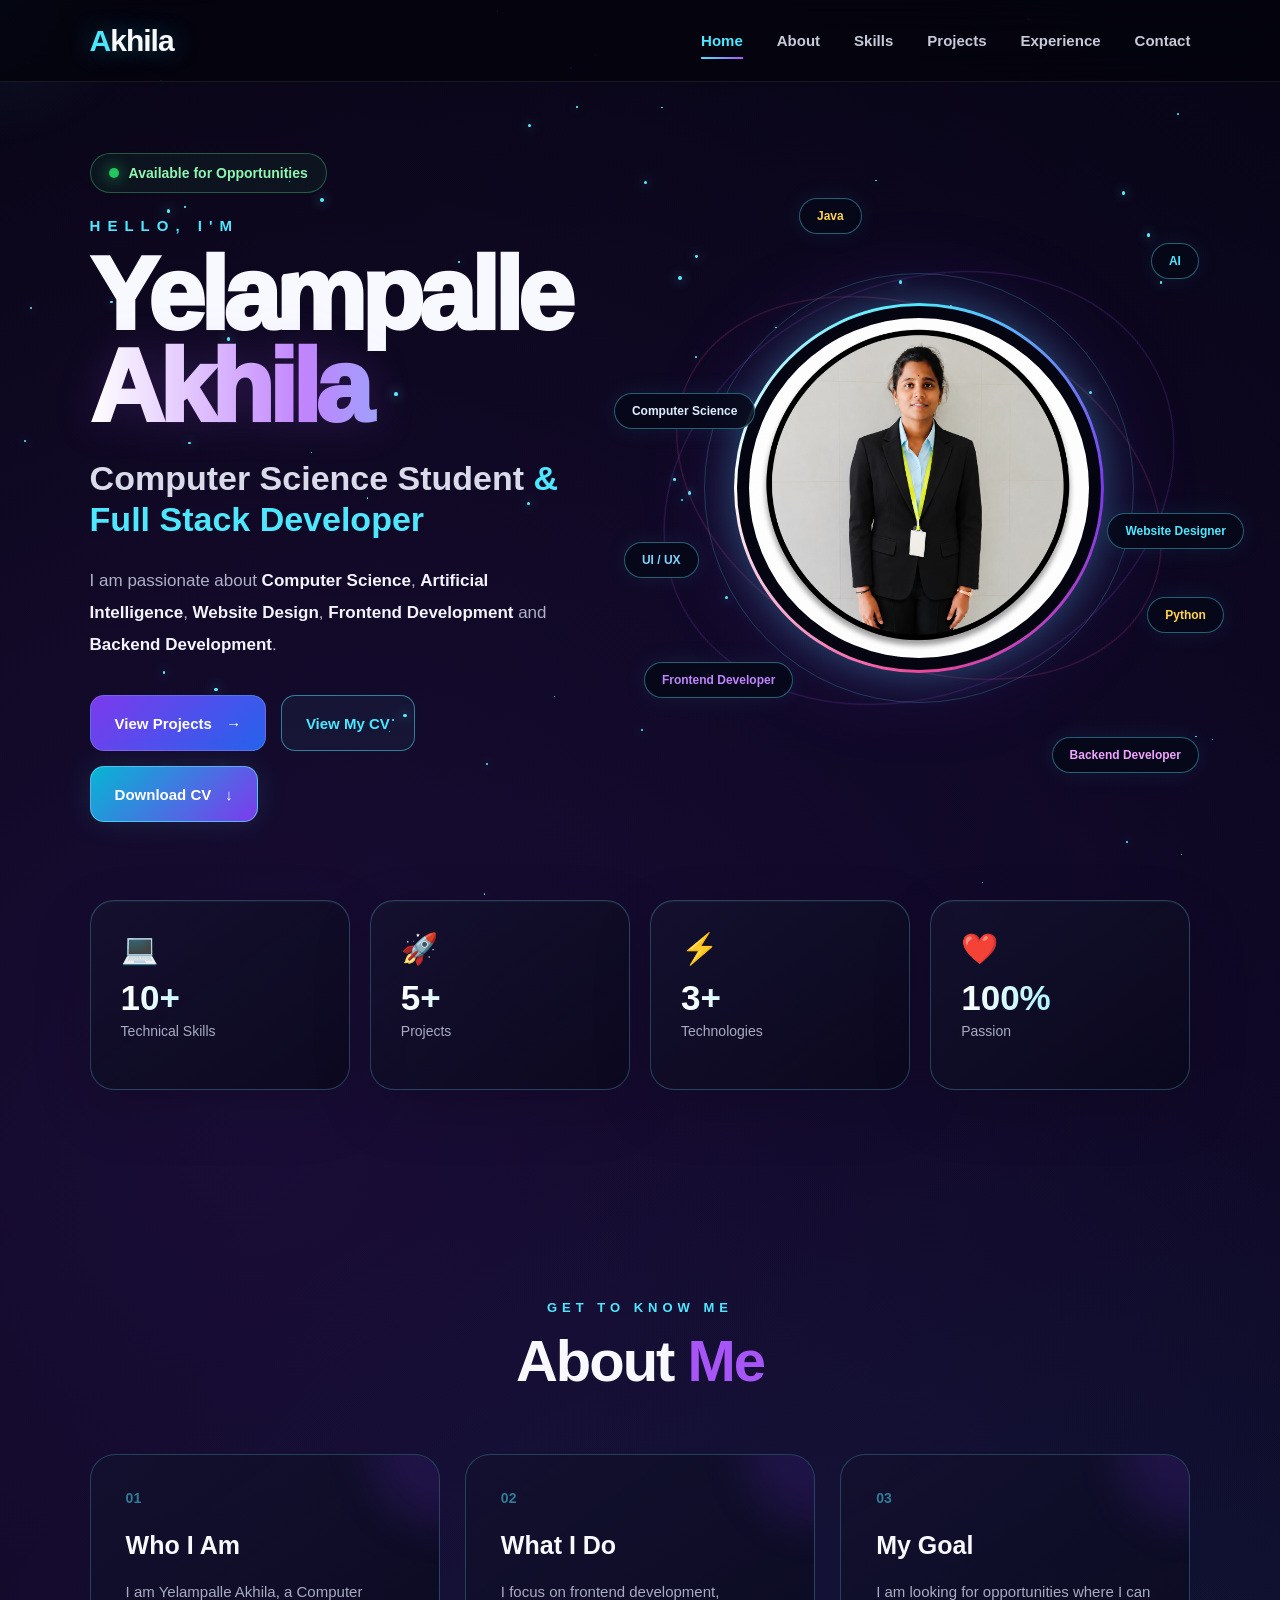
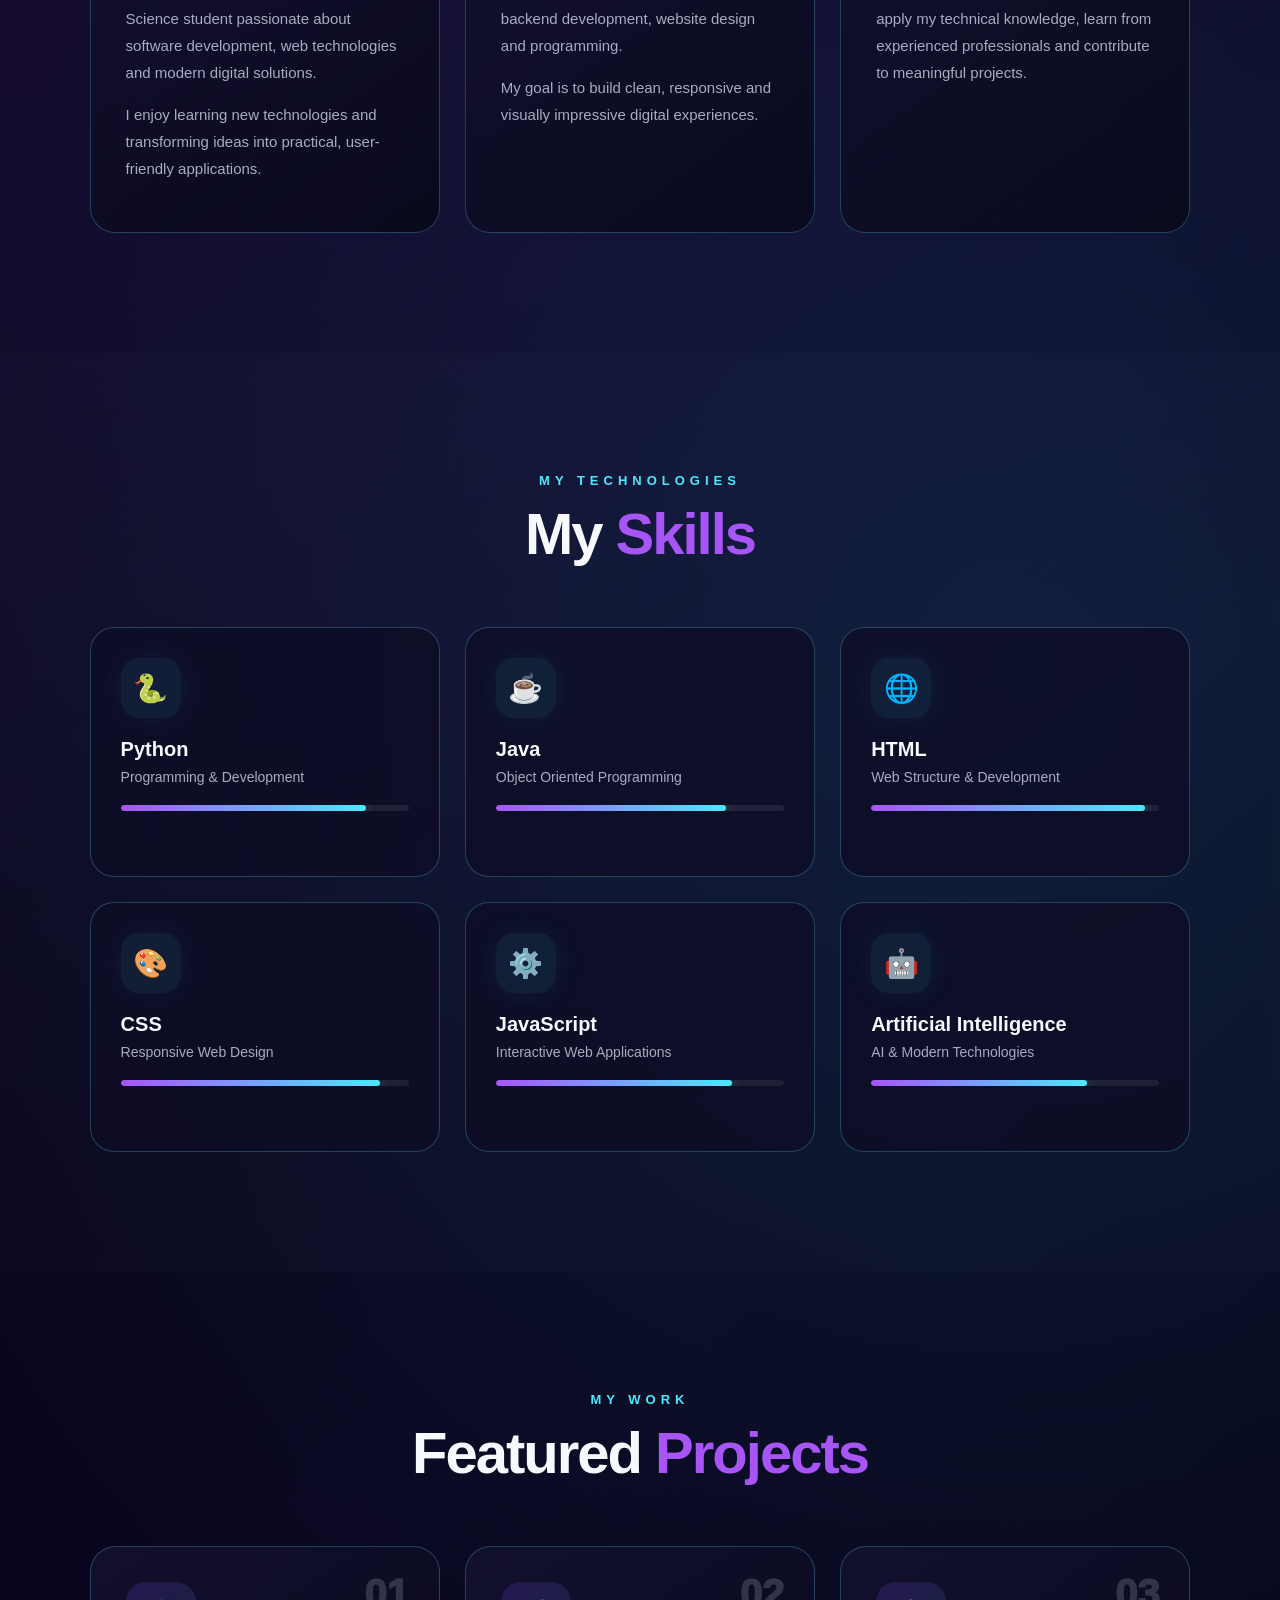
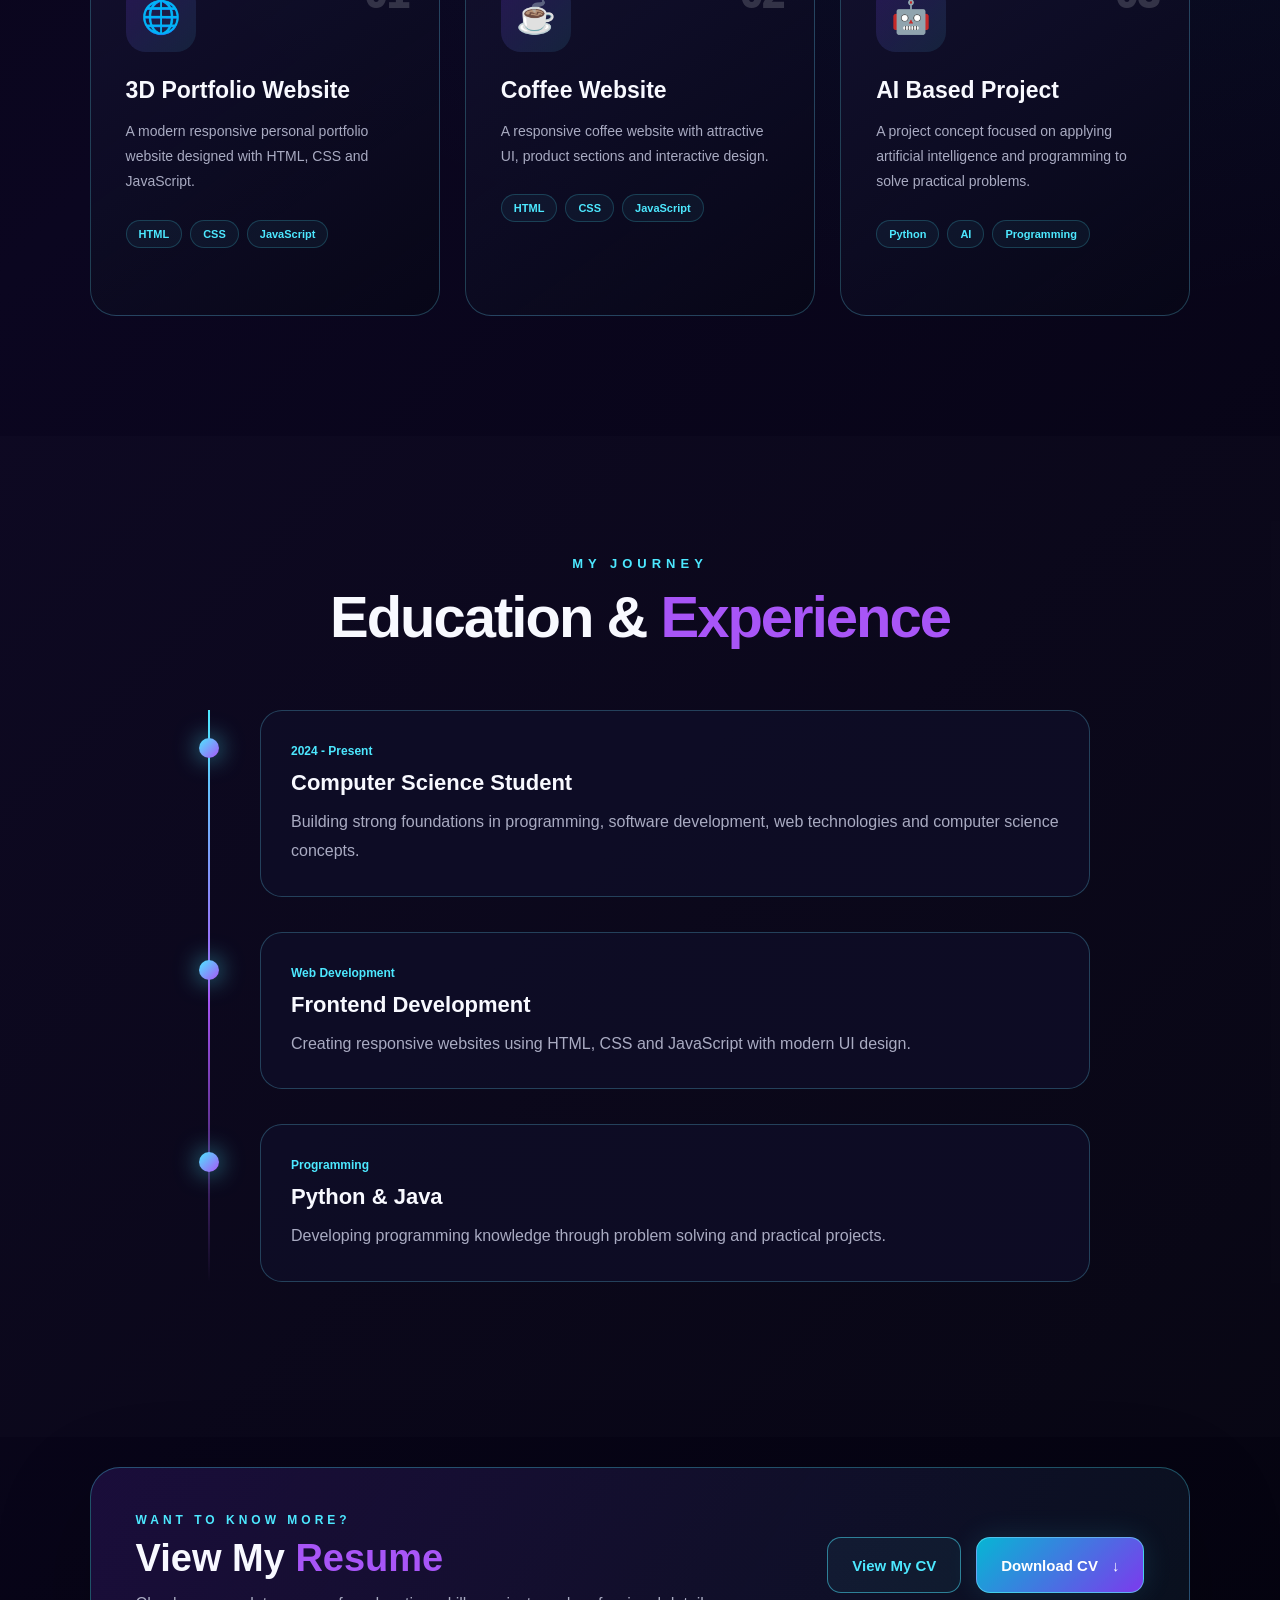
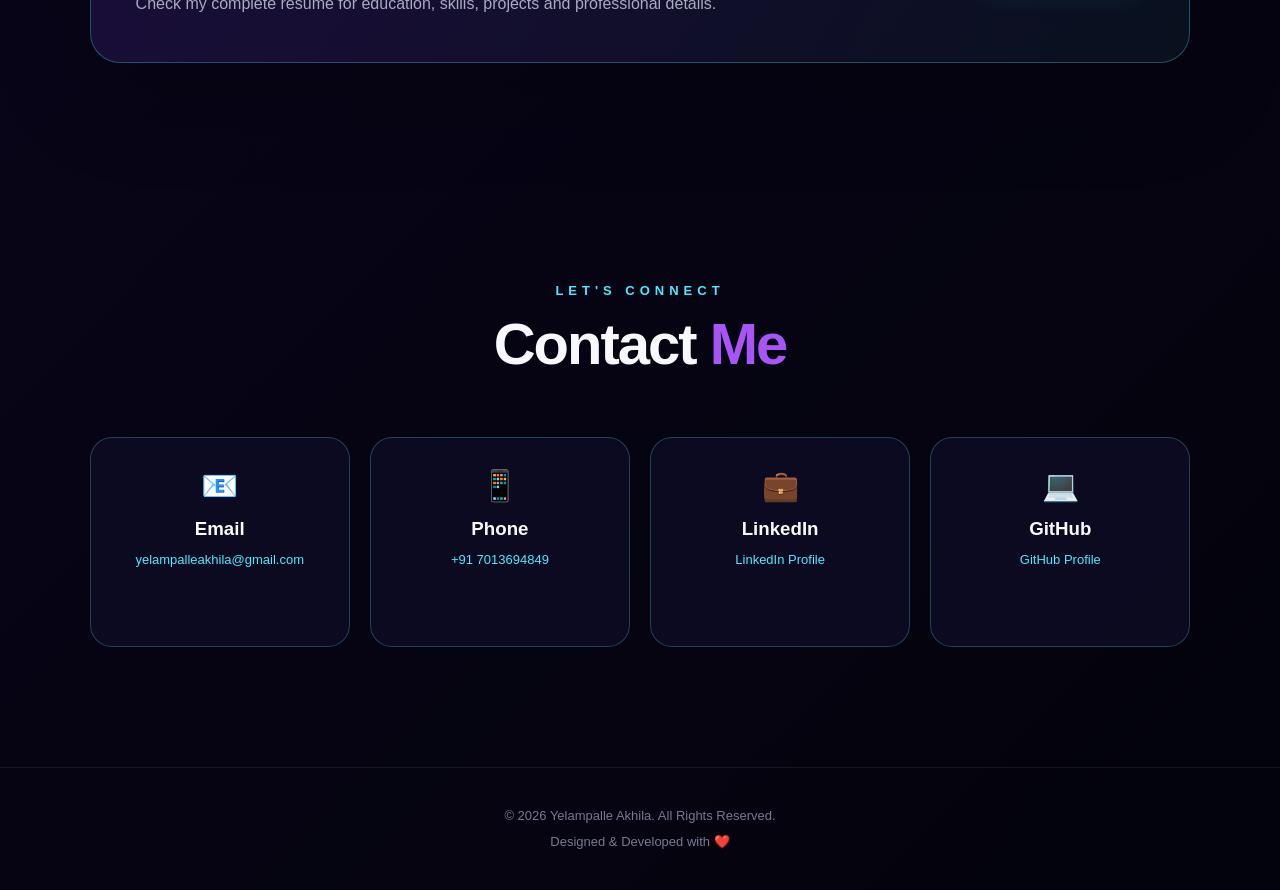
==== commit 47913fe7: "Add files via upload" ====
--- a/index.html
+++ b/index.html
@@ -970,9 +970,9 @@
 
                 <h3>Email</h3>
 
-                <a href="mailto:yourmail@gmail.com">
-
-                    yourmail@gmail.com
+                <a href="mailto:yelampalleakhila@gmail.com">
+
+                    yelampalleakhila@gmail.com
 
                 </a>
 
@@ -1031,7 +1031,7 @@
 
                 <h3>GitHub</h3>
 
-                <a href="https://github.com/"
+                <a href="https://github.com/yelampalli"
                    target="_blank">
 
                     GitHub Profile
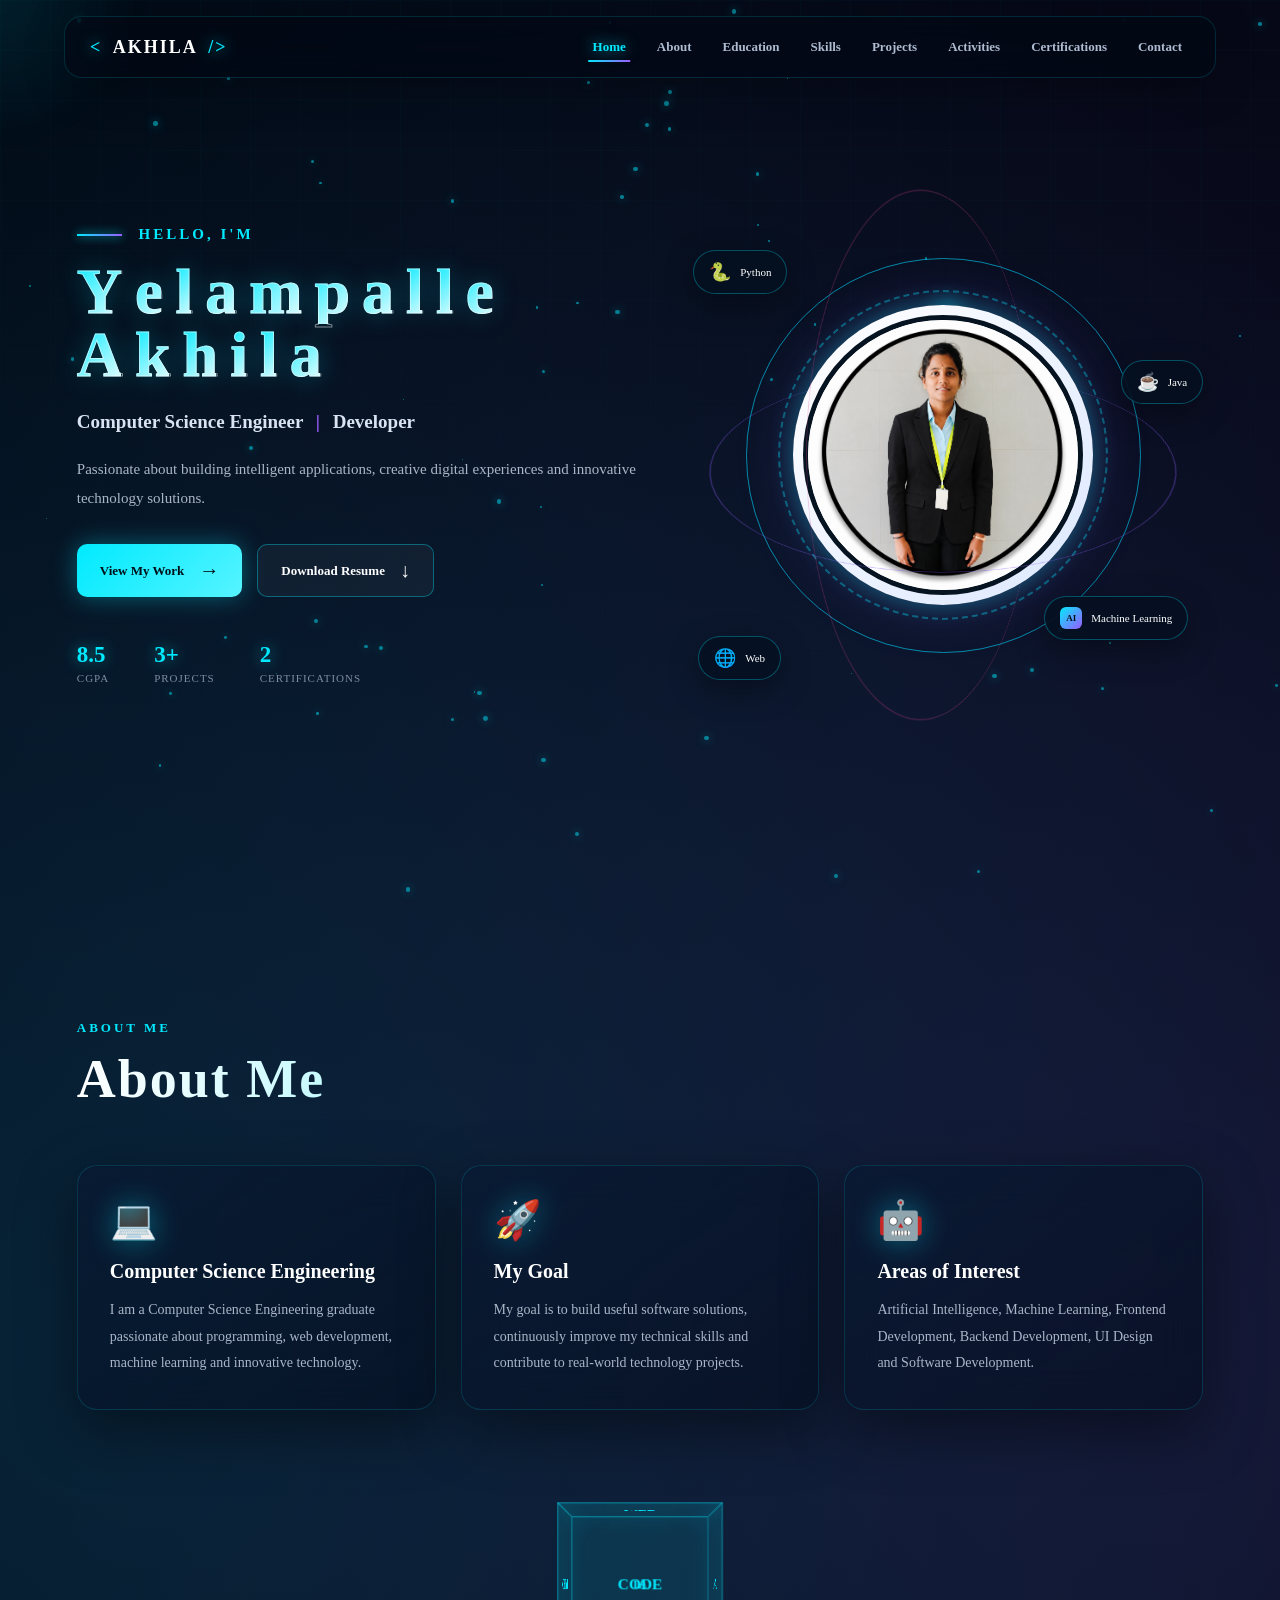
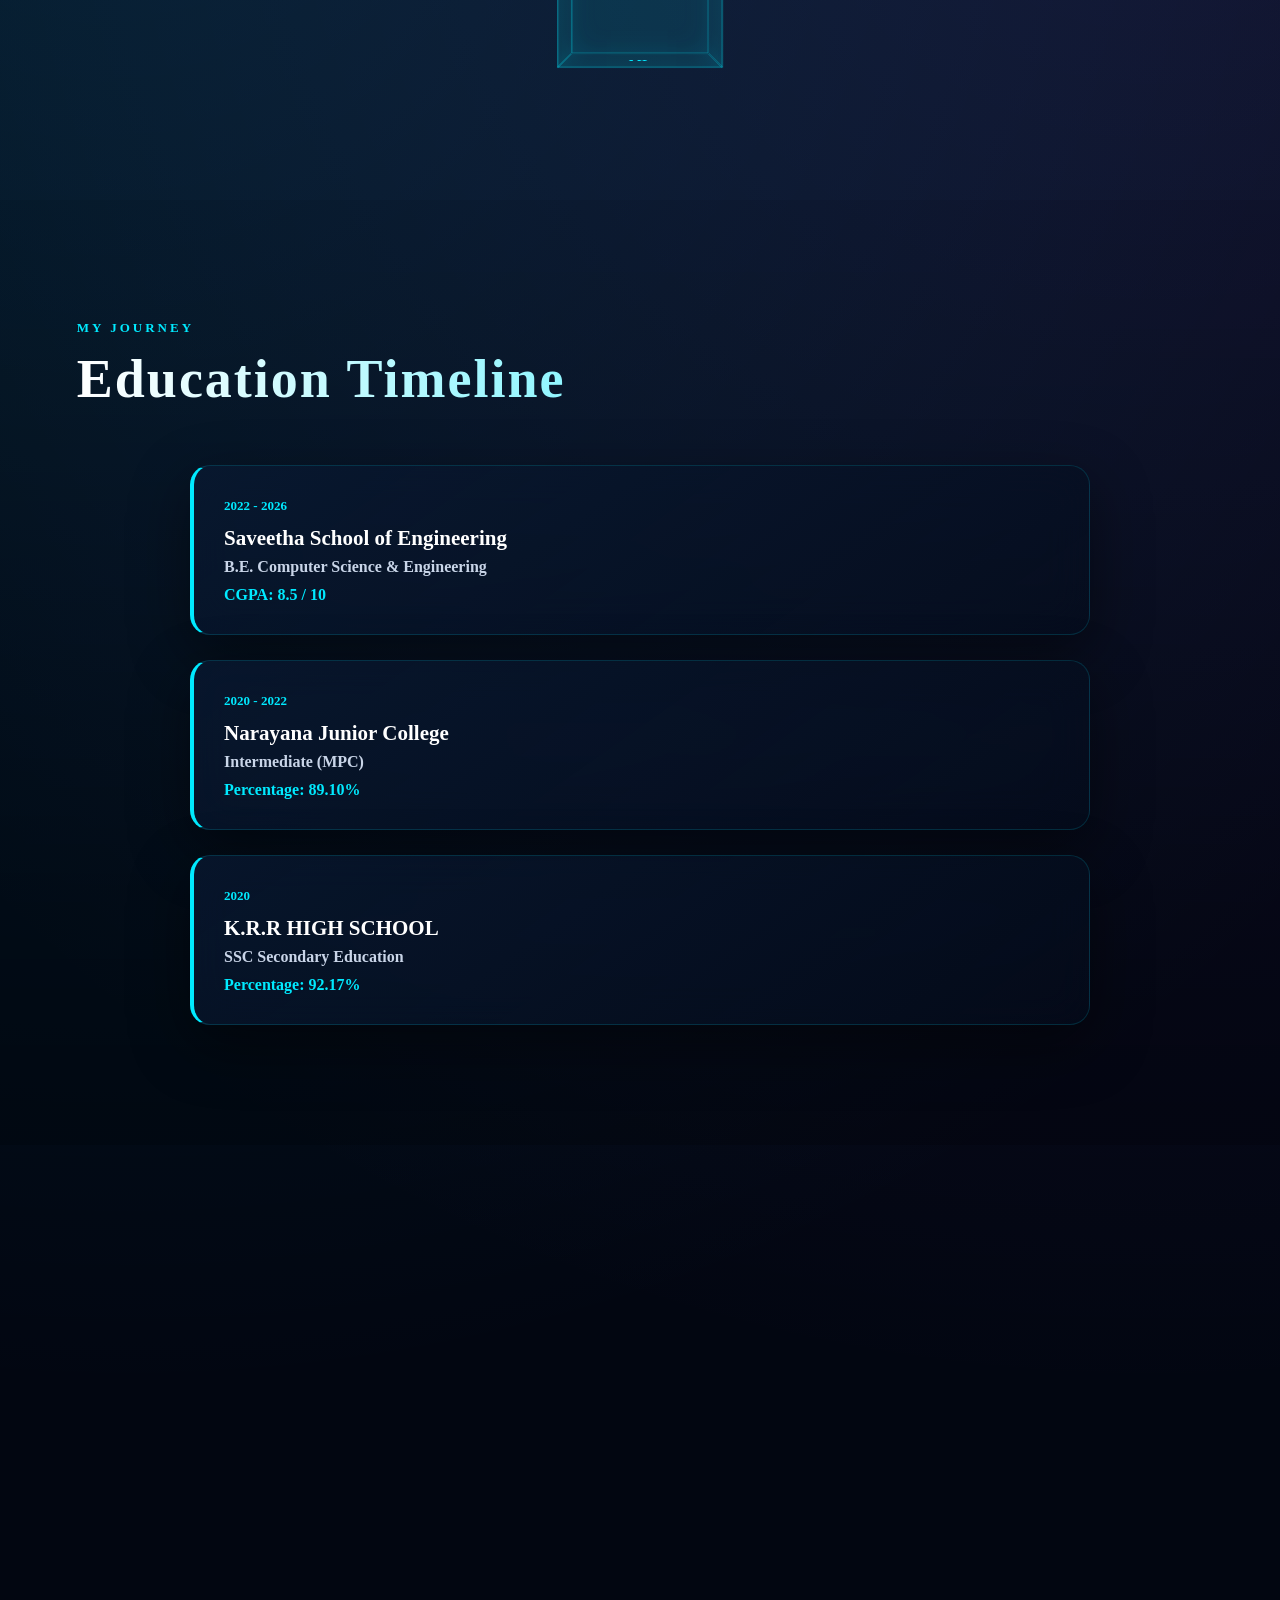
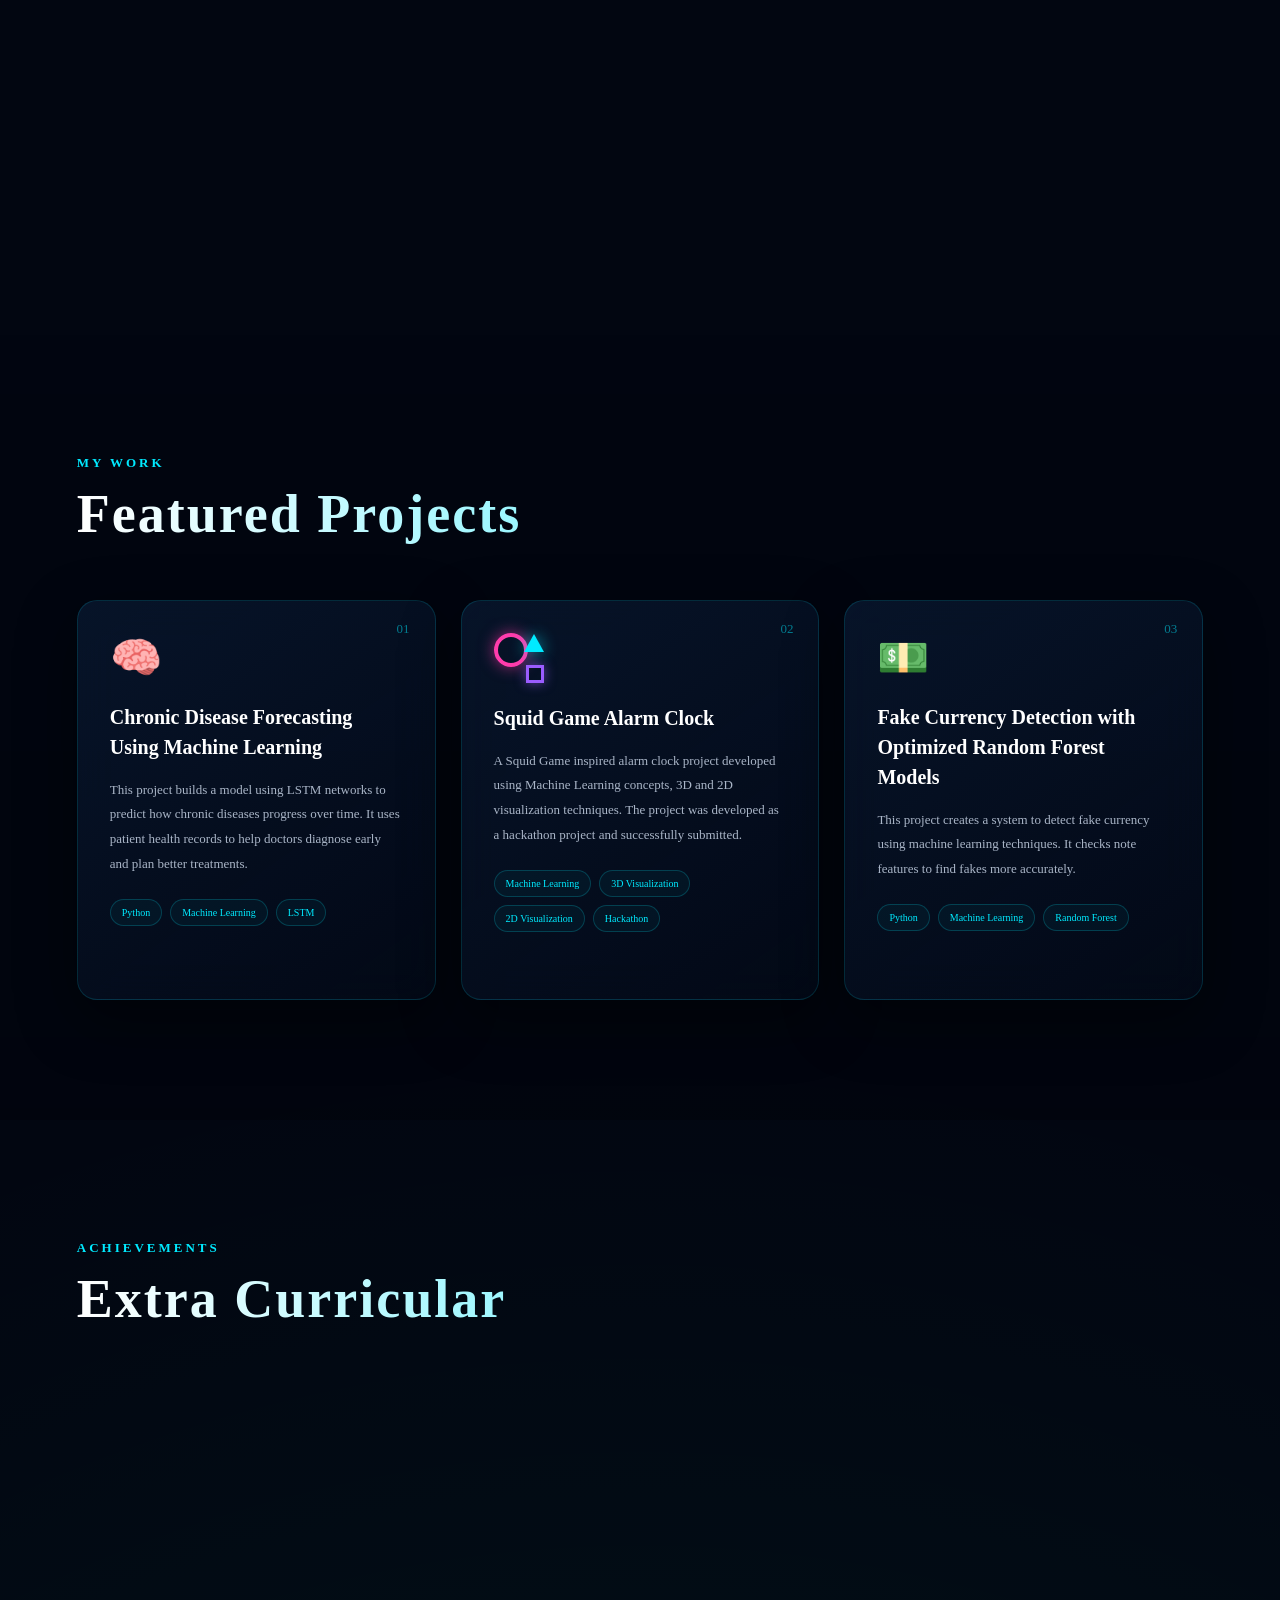
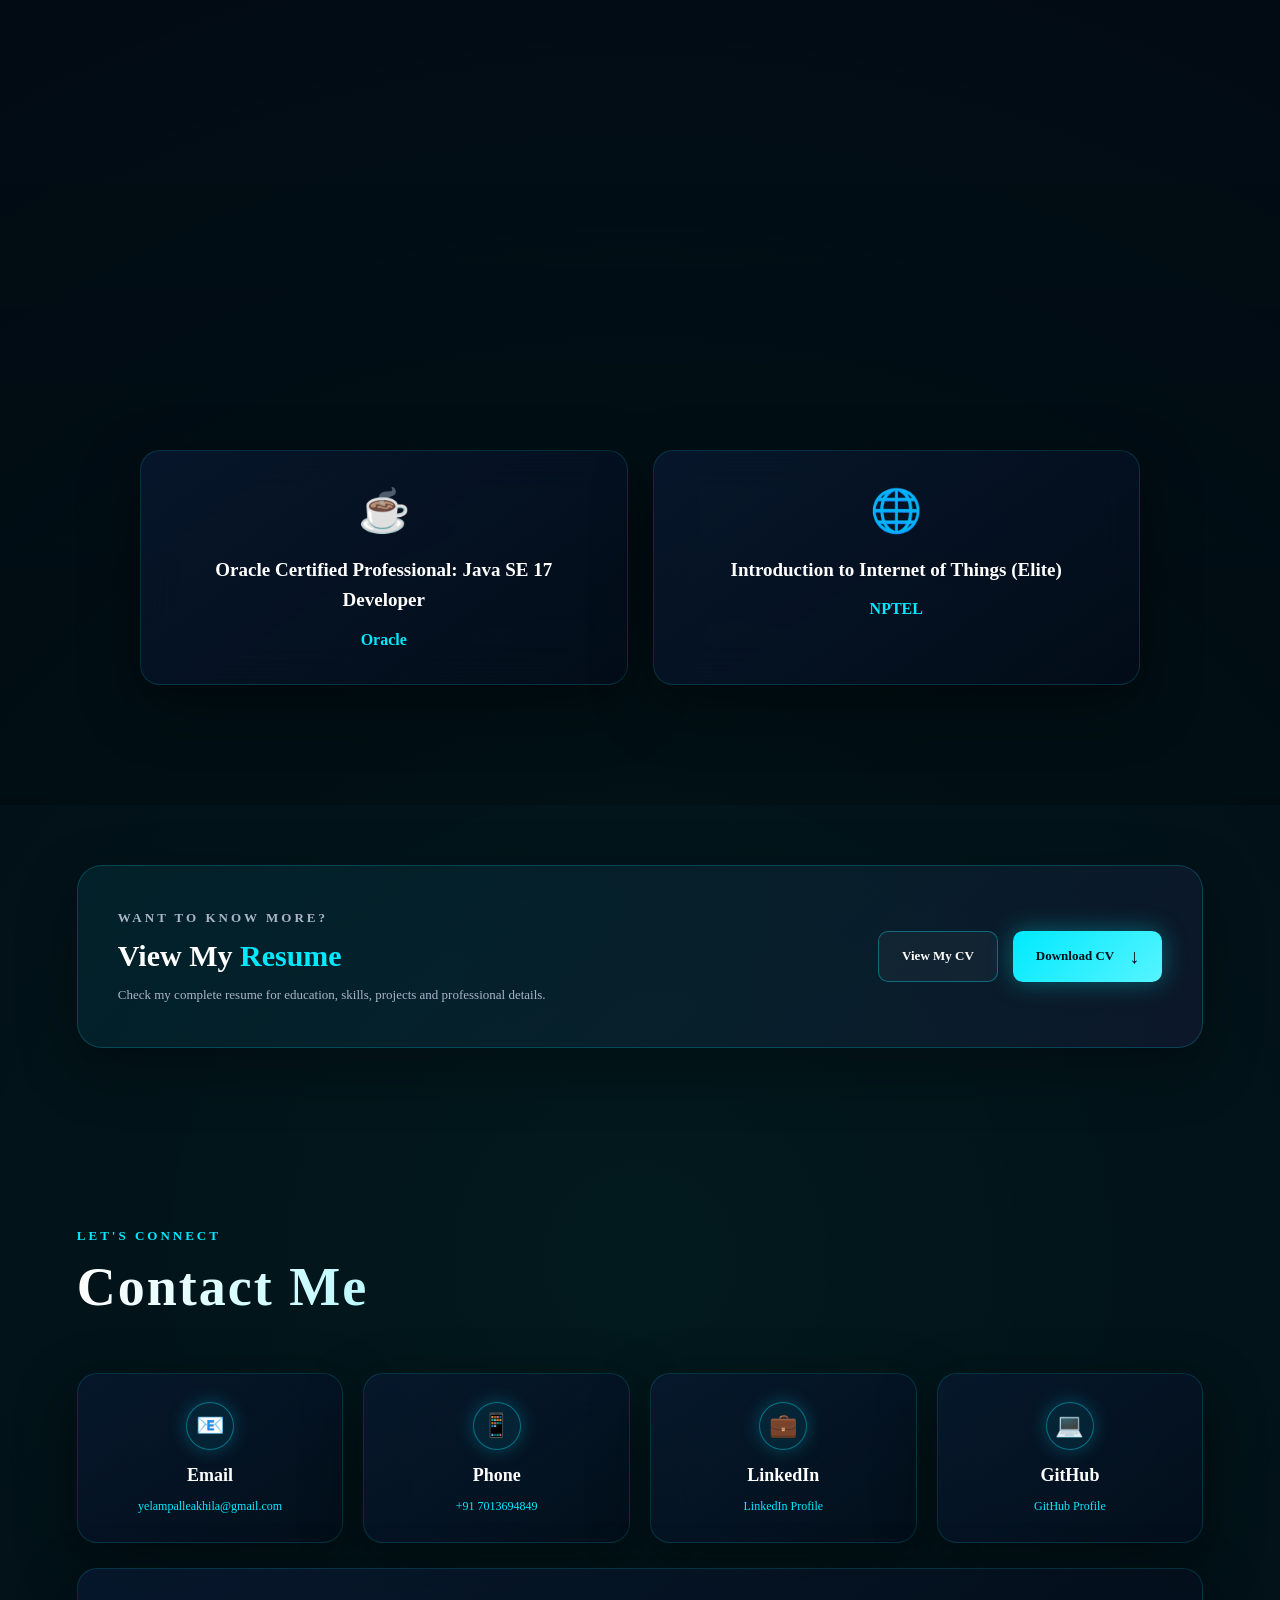
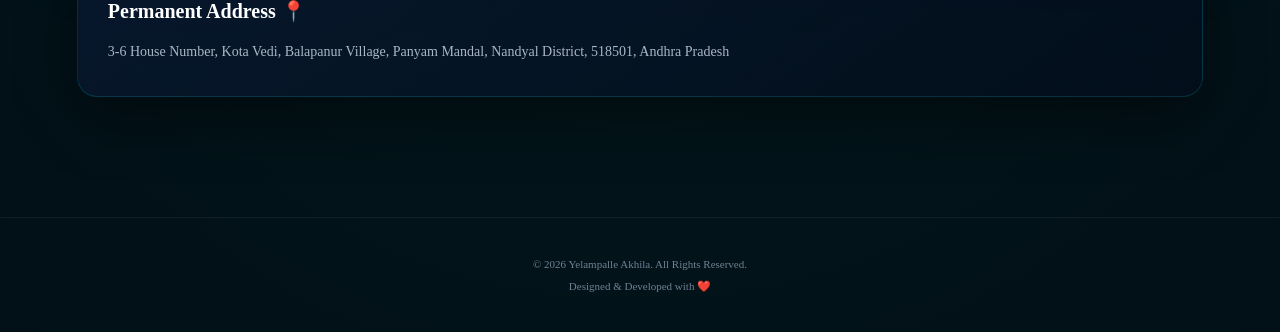
==== commit 3ca61734: "Add files via upload" ====
--- a/index.html
+++ b/index.html
@@ -9,1078 +9,1229 @@
           content="width=device-width, initial-scale=1.0">
 
     <meta name="description"
-          content="Yelampalle Akhila - Computer Science Student and Full Stack Developer Portfolio">
-
-    <title>Yelampalle Akhila | 3D Portfolio</title>
-
-    <link rel="stylesheet" href="style.css">
+          content="Yelampalle Akhila - Computer Science Engineer Portfolio">
+
+    <title> Yelampalle Akhila| Portfolio</title>
+
+    <link rel="preconnect"
+          href="https://fonts.googleapis.com">
+
+    <link rel="preconnect"
+          href="https://fonts.gstatic.com"
+          crossorigin>
+
+    <link href="https://fonts.googleapis.com/css2?family=Orbitron:wght@500;600;700;800;900&family=Poppins:wght@300;400;500;600;700&display=swap"
+          rel="stylesheet">
+
+    <link rel="stylesheet"
+          href="style.css">
 
 </head>
 
 
 <body>
 
+<!-- =========================
+     BACKGROUND
+========================== -->
+
+<div id="particles"></div>
+
+<div class="background-grid"></div>
+
+<div class="mouse-glow"></div>
+
+
+<!-- =========================
+     NAVBAR
+========================== -->
+
+<header class="navbar">
+
+    <div class="nav-container">
+
+        <a href="#home"
+           class="logo">
+
+            <span class="logo-bracket">&lt;</span>
+
+            AKHILA
+
+            <span class="logo-bracket">/&gt;</span>
+
+        </a>
+
+
+        <nav id="navMenu">
+
+            <a href="#home"
+               class="active">
+                Home
+            </a>
+
+            <a href="#about">
+                About
+            </a>
+
+            <a href="#education">
+                Education
+            </a>
+
+            <a href="#skills">
+                Skills
+            </a>
+
+            <a href="#projects">
+                Projects
+            </a>
+
+            <a href="#activities">
+                Activities
+            </a>
+
+            <a href="#certifications">
+                Certifications
+            </a>
+
+            <a href="#contact">
+                Contact
+            </a>
+
+        </nav>
+
+
+        <button id="menuBtn"
+                class="menu-btn">
+
+            <span></span>
+            <span></span>
+            <span></span>
+
+        </button>
+
+    </div>
+
+</header>
+
+
+
+<!-- =========================
+     HOME
+========================== -->
+
+<section id="home"
+         class="section hero">
+
+    <div class="hero-content reveal">
+
+        <p class="hello-text">
+
+            <span class="small-line"></span>
+
+            HELLO, I'M
+
+        </p>
+
+
+        <!-- NAME -->
+
+        <div class="floating-name">
+
+            <span>Y</span>
+            <span>e</span>
+            <span>l</span>
+            <span>a</span>
+            <span>m</span>
+            <span>p</span>
+            <span>a</span>
+            <span>l</span>
+            <span>l</span>
+            <span>e</span>
+            <br>
+            <span>A</span>
+            <span>k</span>
+            <span>h</span>
+            <span>i</span>
+            <span>l</span>
+            <span>a</span>
+
+        </div>
+
+
+        <p class="hero-role">
+
+            Computer Science Engineer
+
+            <span>|</span>
+
+            Developer
+
+        </p>
+
+
+        <p class="hero-description">
+
+            Passionate about building intelligent applications,
+            creative digital experiences and innovative
+            technology solutions.
+
+        </p>
+
+
+        <div class="hero-buttons">
+
+            <a href="#projects"
+               class="btn primary-btn">
+
+                <span>
+                    View My Work
+                </span>
+
+                <i>
+                    →
+                </i>
+
+            </a>
+
+
+            <a href="resume.pdf"
+               target="_blank"
+               class="btn secondary-btn">
+
+                <span>
+                    Download Resume
+                </span>
+
+                <i>
+                    ↓
+                </i>
+
+            </a>
+
+        </div>
+
+
+        <div class="hero-mini-info">
+
+            <div>
+
+                <strong>
+                    8.5
+                </strong>
+
+                <span>
+                    CGPA
+                </span>
+
+            </div>
+
+
+            <div>
+
+                <strong>
+                    3+
+                </strong>
+
+                <span>
+                    Projects
+                </span>
+
+            </div>
+
+
+            <div>
+
+                <strong>
+                    2
+                </strong>
+
+                <span>
+                    Certifications
+                </span>
+
+            </div>
+
+        </div>
+
+    </div>
+
+
+
     <!-- =========================
-         BACKGROUND
+         PROFILE
     ========================== -->
 
-    <div id="particles"></div>
-
-    <div class="mouse-glow"></div>
-
-
-    <!-- =========================
-         NAVBAR
-    ========================== -->
-
-    <header class="navbar">
-
-        <a href="#home" class="logo">
-
-            <span>A</span>khila
-
-        </a>
-
-
-        <nav id="navMenu">
-
-            <a href="#home" class="active">Home</a>
-
-            <a href="#about">About</a>
-
-            <a href="#skills">Skills</a>
-
-            <a href="#projects">Projects</a>
-
-            <a href="#experience">Experience</a>
-
-            <a href="#contact">Contact</a>
-
-        </nav>
-
-
-        <button id="menuBtn" class="menu-btn">
-
-            ☰
-
-        </button>
-
-    </header>
-
-
-
-    <!-- =========================
-         HOME
-    ========================== -->
-
-    <section id="home" class="hero">
-
-        <!-- LEFT SIDE -->
-
-        <div class="hero-content reveal">
-
-            <div class="availability">
-
-                <span class="online-dot"></span>
-
-                Available for Opportunities
-
-            </div>
-
-
-            <p class="hello">
-
-                HELLO, I'M
-
-            </p>
-
-
-            <h1>
-
-                Yelampalle
-
-                <span>Akhila</span>
-
-            </h1>
-
+    <div class="profile-area reveal">
+
+        <div class="profile-scene">
+
+
+            <div class="orbit orbit-1"></div>
+
+            <div class="orbit orbit-2"></div>
+
+            <div class="orbit orbit-3"></div>
+
+            <div class="energy-ring"></div>
+
+
+            <div class="floating-label label-python">
+
+                <i>🐍</i>
+
+                Python
+
+            </div>
+
+
+            <div class="floating-label label-java">
+
+                <i>☕</i>
+
+                Java
+
+            </div>
+
+
+            <div class="floating-label label-ml">
+
+                <span class="ml-icon">
+                    AI
+                </span>
+
+                Machine Learning
+
+            </div>
+
+
+            <div class="floating-label label-web">
+
+                <i>🌐</i>
+
+                Web
+
+            </div>
+
+
+            <!-- PROFILE CARD -->
+
+            <div class="profile-card">
+
+                <div class="profile-image-wrapper">
+
+                    <img src="akhila.png"
+                         alt="Yelampalle Akhila"
+                         class="profile-image">
+
+                </div>
+
+            </div>
+
+        </div>
+
+    </div>
+
+</section>
+
+
+
+<!-- =========================
+     ABOUT
+========================== -->
+
+<section id="about"
+         class="section">
+
+    <div class="section-title reveal">
+
+        <p>
+            ABOUT ME
+        </p>
+
+        <h2>
+            About <span>Me</span>
+        </h2>
+
+    </div>
+
+
+    <div class="about-grid">
+
+
+        <div class="glass-card tilt-card reveal">
+
+            <div class="about-icon">
+                💻
+            </div>
+
+            <h3>
+                Computer Science Engineering
+            </h3>
+
+            <p>
+
+                I am a Computer Science Engineering graduate
+                passionate about programming, web development,
+                machine learning and innovative technology.
+
+            </p>
+
+        </div>
+
+
+        <div class="glass-card tilt-card reveal">
+
+            <div class="about-icon">
+                🚀
+            </div>
+
+            <h3>
+                My Goal
+            </h3>
+
+            <p>
+
+                My goal is to build useful software solutions,
+                continuously improve my technical skills and
+                contribute to real-world technology projects.
+
+            </p>
+
+        </div>
+
+
+        <div class="glass-card tilt-card reveal">
+
+            <div class="about-icon">
+                🤖
+            </div>
+
+            <h3>
+                Areas of Interest
+            </h3>
+
+            <p>
+
+                Artificial Intelligence, Machine Learning,
+                Frontend Development, Backend Development,
+                UI Design and Software Development.
+
+            </p>
+
+        </div>
+
+
+    </div>
+
+
+    <!-- 3D CUBE -->
+
+    <div class="cube-container reveal">
+
+        <div class="cube">
+
+            <div class="cube-face front">
+                CODE
+            </div>
+
+            <div class="cube-face back">
+                AI
+            </div>
+
+            <div class="cube-face right">
+                JAVA
+            </div>
+
+            <div class="cube-face left">
+                PYTHON
+            </div>
+
+            <div class="cube-face top">
+                WEB
+            </div>
+
+            <div class="cube-face bottom">
+                ML
+            </div>
+
+        </div>
+
+    </div>
+
+</section>
+
+
+
+<!-- =========================
+     EDUCATION
+========================== -->
+
+<section id="education"
+         class="section dark-section">
+
+    <div class="section-title reveal">
+
+        <p>
+            MY JOURNEY
+        </p>
+
+        <h2>
+            Education <span>Timeline</span>
+        </h2>
+
+    </div>
+
+
+    <div class="education-timeline">
+
+
+        <div class="education-card tilt-card reveal">
+
+            <span class="education-year">
+                2022 - 2026
+            </span>
+
+            <h3>
+                Saveetha School of Engineering
+            </h3>
+
+            <h4>
+                B.E. Computer Science & Engineering
+            </h4>
+
+            <p>
+                CGPA: 8.5 / 10
+            </p>
+
+        </div>
+
+
+        <div class="education-card tilt-card reveal">
+
+            <span class="education-year">
+                2020 - 2022
+            </span>
+
+            <h3>
+                Narayana Junior College
+            </h3>
+
+            <h4>
+                Intermediate (MPC)
+            </h4>
+
+            <p>
+                Percentage: 89.10%
+            </p>
+
+        </div>
+
+
+        <div class="education-card tilt-card reveal">
+
+            <span class="education-year">
+                2020
+            </span>
+
+            <h3>
+                K.R.R HIGH SCHOOL
+            </h3>
+
+            <h4>
+                SSC Secondary Education
+            </h4>
+
+            <p>
+                Percentage: 92.17%
+            </p>
+
+        </div>
+
+    </div>
+
+</section>
+
+
+
+<!-- =========================
+     SKILLS
+========================== -->
+
+<section id="skills"
+         class="section">
+
+    <div class="section-title reveal">
+
+        <p>
+            MY TECHNOLOGIES
+        </p>
+
+        <h2>
+            My <span>Skills</span>
+        </h2>
+
+    </div>
+
+
+    <div class="skills-grid">
+
+
+        <div class="skill-card tilt-card reveal">
+
+            <div class="skill-icon">
+                🐍
+            </div>
+
+            <h3>
+                Python
+            </h3>
+
+            <p>
+                Programming & Development
+            </p>
+
+            <div class="skill-bar">
+                <span style="width:85%;"></span>
+            </div>
+
+        </div>
+
+
+        <div class="skill-card tilt-card reveal">
+
+            <div class="skill-icon">
+                ☕
+            </div>
+
+            <h3>
+                Java
+            </h3>
+
+            <p>
+                Object Oriented Programming
+            </p>
+
+            <div class="skill-bar">
+                <span style="width:80%;"></span>
+            </div>
+
+        </div>
+
+
+        <div class="skill-card tilt-card reveal">
+
+            <div class="skill-icon">
+                🌐
+            </div>
+
+            <h3>
+                HTML
+            </h3>
+
+            <p>
+                Web Structure & Development
+            </p>
+
+            <div class="skill-bar">
+                <span style="width:95%;"></span>
+            </div>
+
+        </div>
+
+
+        <div class="skill-card tilt-card reveal">
+
+            <div class="skill-icon">
+                🎨
+            </div>
+
+            <h3>
+                CSS
+            </h3>
+
+            <p>
+                Responsive Web Design
+            </p>
+
+            <div class="skill-bar">
+                <span style="width:90%;"></span>
+            </div>
+
+        </div>
+
+
+        <div class="skill-card tilt-card reveal">
+
+            <div class="skill-icon">
+                ⚙️
+            </div>
+
+            <h3>
+                JavaScript
+            </h3>
+
+            <p>
+                Interactive Web Applications
+            </p>
+
+            <div class="skill-bar">
+                <span style="width:82%;"></span>
+            </div>
+
+        </div>
+
+
+        <div class="skill-card tilt-card reveal">
+
+            <div class="skill-icon">
+                🤖
+            </div>
+
+            <h3>
+                Machine Learning
+            </h3>
+
+            <p>
+                AI & Modern Technologies
+            </p>
+
+            <div class="skill-bar">
+                <span style="width:75%;"></span>
+            </div>
+
+        </div>
+
+    </div>
+
+</section>
+
+
+
+<!-- =========================
+     PROJECTS
+========================== -->
+
+<section id="projects"
+         class="section dark-section">
+
+    <div class="section-title reveal">
+
+        <p>
+            MY WORK
+        </p>
+
+        <h2>
+            Featured <span>Projects</span>
+        </h2>
+
+    </div>
+
+
+    <div class="projects-grid">
+
+
+        <!-- PROJECT 1 -->
+
+        <div class="project-card tilt-card reveal">
+
+            <div class="project-number">
+                01
+            </div>
+
+            <div class="project-icon">
+                🧠
+            </div>
+
+            <h3>
+                Chronic Disease Forecasting Using Machine Learning
+            </h3>
+
+            <p>
+
+                This project builds a model using LSTM networks
+                to predict how chronic diseases progress over time.
+                It uses patient health records to help doctors
+                diagnose early and plan better treatments.
+
+            </p>
+
+            <div class="project-tags">
+
+                <span>
+                    Python
+                </span>
+
+                <span>
+                    Machine Learning
+                </span>
+
+                <span>
+                    LSTM
+                </span>
+
+            </div>
+
+        </div>
+
+
+
+        <!-- PROJECT 2 -->
+
+        <div class="project-card tilt-card reveal">
+
+            <div class="project-number">
+                02
+            </div>
+
+            <div class="squid-logo">
+
+                <span class="circle"></span>
+
+                <span class="triangle"></span>
+
+                <span class="square"></span>
+
+            </div>
+
+            <h3>
+                Squid Game Alarm Clock
+            </h3>
+
+            <p>
+
+                A Squid Game inspired alarm clock project
+                developed using Machine Learning concepts,
+                3D and 2D visualization techniques.
+                The project was developed as a hackathon project
+                and successfully submitted.
+
+            </p>
+
+            <div class="project-tags">
+
+                <span>
+                    Machine Learning
+                </span>
+
+                <span>
+                    3D Visualization
+                </span>
+
+                <span>
+                    2D Visualization
+                </span>
+
+                <span>
+                    Hackathon
+                </span>
+
+            </div>
+
+        </div>
+
+
+
+        <!-- PROJECT 3 -->
+
+        <div class="project-card tilt-card reveal">
+
+            <div class="project-number">
+                03
+            </div>
+
+            <div class="project-icon">
+                💵
+            </div>
+
+            <h3>
+                Fake Currency Detection with Optimized Random Forest Models
+            </h3>
+
+            <p>
+
+                This project creates a system to detect fake currency
+                using machine learning techniques.
+                It checks note features to find fakes more accurately.
+
+            </p>
+
+            <div class="project-tags">
+
+                <span>
+                    Python
+                </span>
+
+                <span>
+                    Machine Learning
+                </span>
+
+                <span>
+                    Random Forest
+                </span>
+
+            </div>
+
+        </div>
+
+    </div>
+
+</section>
+
+
+
+<!-- =========================
+     ACTIVITIES
+========================== -->
+
+<section id="activities"
+         class="section">
+
+    <div class="section-title reveal">
+
+        <p>
+            ACHIEVEMENTS
+        </p>
+
+        <h2>
+            Extra <span>Curricular</span>
+        </h2>
+
+    </div>
+
+
+    <div class="activity-grid">
+
+
+        <div class="activity-card glass-card tilt-card reveal">
+
+            <div class="activity-icon">
+                🏆
+            </div>
+
+            <div>
+
+                <h3>
+                    SILICON25 National Conference
+                </h3>
+
+                <p>
+
+                    Presented a paper on
+                    <strong>
+                        Water Potability Prediction using Random Forest
+                    </strong>
+                    at the 9th National Conference SILICON25,
+                    Chennai in February 2025.
+
+                </p>
+
+            </div>
+
+        </div>
+
+
+
+        <div class="activity-card glass-card tilt-card reveal">
+
+            <div class="activity-icon">
+                🏅
+            </div>
+
+            <div>
+
+                <h3>
+                    World Record Biryani Event
+                </h3>
+
+                <p>
+
+                    Participated in a world record biryani event
+                    conducted at SIMATS, Chennai in April 2024
+                    and received a certificate and trophy.
+
+                </p>
+
+            </div>
+
+        </div>
+
+    </div>
+
+</section>
+
+
+
+<!-- =========================
+     CERTIFICATIONS
+========================== -->
+
+<section id="certifications"
+         class="section dark-section">
+
+    <div class="section-title reveal">
+
+        <p>
+            PROFESSIONAL CREDENTIALS
+        </p>
+
+        <h2>
+            My <span>Certifications</span>
+        </h2>
+
+    </div>
+
+
+    <div class="certificate-grid">
+
+
+        <div class="certificate-card tilt-card reveal">
+
+            <div class="certificate-icon">
+                ☕
+            </div>
+
+            <h3>
+                Oracle Certified Professional:
+                Java SE 17 Developer
+            </h3>
+
+            <p>
+                Oracle
+            </p>
+
+        </div>
+
+
+        <div class="certificate-card tilt-card reveal">
+
+            <div class="certificate-icon">
+                🌐
+            </div>
+
+            <h3>
+                Introduction to Internet of Things
+                (Elite)
+            </h3>
+
+            <p>
+                NPTEL
+            </p>
+
+        </div>
+
+    </div>
+
+</section>
+
+
+
+<!-- =========================
+     RESUME
+========================== -->
+
+<section class="cv-section">
+
+    <div class="cv-card reveal">
+
+        <div>
+
+            <p class="cv-small">
+                WANT TO KNOW MORE?
+            </p>
 
             <h2>
-
-                Computer Science Student
-
-                <span>& Full Stack Developer</span>
-
+                View My <span>Resume</span>
             </h2>
 
-
-            <p class="hero-description">
-
-                I am passionate about
-
-                <strong>Computer Science</strong>,
-
-                <strong>Artificial Intelligence</strong>,
-
-                <strong>Website Design</strong>,
-
-                <strong>Frontend Development</strong>
-
-                and
-
-                <strong>Backend Development</strong>.
-
-            </p>
-
-
-
-            <!-- BUTTONS -->
-
-            <div class="hero-buttons">
-
-                <a href="#projects"
-                   class="btn primary-btn">
-
-                    <span>View Projects</span>
-
-                    <i>→</i>
-
-                </a>
-
-
-                <!-- VIEW CV -->
-
-                <a href="resume.pdf"
-                   target="_blank"
-                   class="btn outline-btn">
-
-                    <span>View My CV</span>
-
-                </a>
-
-
-                <!-- DOWNLOAD CV -->
-
-                <a href="resume.pdf"
-                   download="Akhila-CV.pdf"
-                   class="btn cv-btn">
-
-                    <span>Download CV</span>
-
-                    <i>↓</i>
-
-                </a>
-
-            </div>
-
-        </div>
-
-
-
-        <!-- RIGHT SIDE -->
-
-        <div class="hero-visual reveal">
-
-            <div class="profile-scene">
-
-
-                <!-- STATIC PROFILE CARD -->
-
-                <div class="profile-card">
-
-
-                    <!-- FLOATING LABELS -->
-
-                    <div class="floating-label label-ai">
-
-                        AI
-
-                    </div>
-
-
-                    <div class="floating-label label-java">
-
-                        Java
-
-                    </div>
-
-
-                    <div class="floating-label label-cs">
-
-                        Computer Science
-
-                    </div>
-
-
-                    <div class="floating-label label-web">
-
-                        Website Designer
-
-                    </div>
-
-
-                    <div class="floating-label label-front">
-
-                        Frontend Developer
-
-                    </div>
-
-
-                    <div class="floating-label label-back">
-
-                        Backend Developer
-
-                    </div>
-
-
-                    <div class="floating-label label-python">
-
-                        Python
-
-                    </div>
-
-
-                    <div class="floating-label label-ui">
-
-                        UI / UX
-
-                    </div>
-
-
-
-                    <!-- GLOW RINGS -->
-
-                    <div class="ring ring-one"></div>
-
-                    <div class="ring ring-two"></div>
-
-                    <div class="ring ring-three"></div>
-
-
-
-                    <!-- PHOTO -->
-
-                    <div class="photo-container">
-
-                        <img src="akhila.png"
-                             alt="Yelampalle Akhila"
-                             class="profile-image">
-
-                    </div>
-
-                </div>
-
-            </div>
-
-        </div>
-
-    </section>
-
-
-
-    <!-- =========================
-         STATS
-    ========================== -->
-
-    <section class="stats-section">
-
-        <div class="stats-container">
-
-
-            <div class="stat-card tilt-card reveal">
-
-                <div class="stat-icon">
-
-                    💻
-
-                </div>
-
-                <h3>10+</h3>
-
-                <p>Technical Skills</p>
-
-            </div>
-
-
-
-            <div class="stat-card tilt-card reveal">
-
-                <div class="stat-icon">
-
-                    🚀
-
-                </div>
-
-                <h3>5+</h3>
-
-                <p>Projects</p>
-
-            </div>
-
-
-
-            <div class="stat-card tilt-card reveal">
-
-                <div class="stat-icon">
-
-                    ⚡
-
-                </div>
-
-                <h3>3+</h3>
-
-                <p>Technologies</p>
-
-            </div>
-
-
-
-            <div class="stat-card tilt-card reveal">
-
-                <div class="stat-icon">
-
-                    ❤️
-
-                </div>
-
-                <h3>100%</h3>
-
-                <p>Passion</p>
-
-            </div>
-
-        </div>
-
-    </section>
-
-
-
-    <!-- =========================
-         ABOUT
-    ========================== -->
-
-    <section id="about" class="section">
-
-        <div class="section-title reveal">
-
-            <p>GET TO KNOW ME</p>
-
-            <h2>About <span>Me</span></h2>
-
-        </div>
-
-
-        <div class="about-grid">
-
-
-            <div class="about-card tilt-card reveal">
-
-                <div class="card-number">
-
-                    01
-
-                </div>
-
-                <h3>
-
-                    Who I Am
-
-                </h3>
-
-                <p>
-
-                    I am Yelampalle Akhila, a Computer Science student
-                    passionate about software development, web technologies
-                    and modern digital solutions.
-
-                </p>
-
-                <p>
-
-                    I enjoy learning new technologies and transforming
-                    ideas into practical, user-friendly applications.
-
-                </p>
-
-            </div>
-
-
-
-            <div class="about-card tilt-card reveal">
-
-                <div class="card-number">
-
-                    02
-
-                </div>
-
-                <h3>
-
-                    What I Do
-
-                </h3>
-
-                <p>
-
-                    I focus on frontend development, backend development,
-                    website design and programming.
-
-                </p>
-
-                <p>
-
-                    My goal is to build clean, responsive and visually
-                    impressive digital experiences.
-
-                </p>
-
-            </div>
-
-
-
-            <div class="about-card tilt-card reveal">
-
-                <div class="card-number">
-
-                    03
-
-                </div>
-
-                <h3>
-
-                    My Goal
-
-                </h3>
-
-                <p>
-
-                    I am looking for opportunities where I can apply my
-                    technical knowledge, learn from experienced professionals
-                    and contribute to meaningful projects.
-
-                </p>
-
-            </div>
-
-        </div>
-
-    </section>
-
-
-
-    <!-- =========================
-         SKILLS
-    ========================== -->
-
-    <section id="skills" class="section dark-section">
-
-        <div class="section-title reveal">
-
-            <p>MY TECHNOLOGIES</p>
-
-            <h2>My <span>Skills</span></h2>
-
-        </div>
-
-
-        <div class="skills-grid">
-
-
-            <div class="skill-card tilt-card reveal">
-
-                <div class="skill-icon">
-
-                    🐍
-
-                </div>
-
-                <h3>Python</h3>
-
-                <p>Programming & Development</p>
-
-                <div class="skill-bar">
-
-                    <span style="width: 85%;"></span>
-
-                </div>
-
-            </div>
-
-
-
-            <div class="skill-card tilt-card reveal">
-
-                <div class="skill-icon">
-
-                    ☕
-
-                </div>
-
-                <h3>Java</h3>
-
-                <p>Object Oriented Programming</p>
-
-                <div class="skill-bar">
-
-                    <span style="width: 80%;"></span>
-
-                </div>
-
-            </div>
-
-
-
-            <div class="skill-card tilt-card reveal">
-
-                <div class="skill-icon">
-
-                    🌐
-
-                </div>
-
-                <h3>HTML</h3>
-
-                <p>Web Structure & Development</p>
-
-                <div class="skill-bar">
-
-                    <span style="width: 95%;"></span>
-
-                </div>
-
-            </div>
-
-
-
-            <div class="skill-card tilt-card reveal">
-
-                <div class="skill-icon">
-
-                    🎨
-
-                </div>
-
-                <h3>CSS</h3>
-
-                <p>Responsive Web Design</p>
-
-                <div class="skill-bar">
-
-                    <span style="width: 90%;"></span>
-
-                </div>
-
-            </div>
-
-
-
-            <div class="skill-card tilt-card reveal">
-
-                <div class="skill-icon">
-
-                    ⚙️
-
-                </div>
-
-                <h3>JavaScript</h3>
-
-                <p>Interactive Web Applications</p>
-
-                <div class="skill-bar">
-
-                    <span style="width: 82%;"></span>
-
-                </div>
-
-            </div>
-
-
-
-            <div class="skill-card tilt-card reveal">
-
-                <div class="skill-icon">
-
-                    🤖
-
-                </div>
-
-                <h3>Artificial Intelligence</h3>
-
-                <p>AI & Modern Technologies</p>
-
-                <div class="skill-bar">
-
-                    <span style="width: 75%;"></span>
-
-                </div>
-
-            </div>
-
-        </div>
-
-    </section>
-
-
-
-    <!-- =========================
-         PROJECTS
-    ========================== -->
-
-    <section id="projects" class="section">
-
-        <div class="section-title reveal">
-
-            <p>MY WORK</p>
-
-            <h2>Featured <span>Projects</span></h2>
-
-        </div>
-
-
-        <div class="projects-grid">
-
-
-            <div class="project-card tilt-card reveal">
-
-                <div class="project-number">
-
-                    01
-
-                </div>
-
-                <div class="project-icon">
-
-                    🌐
-
-                </div>
-
-                <h3>
-
-                    3D Portfolio Website
-
-                </h3>
-
-                <p>
-
-                    A modern responsive personal portfolio website
-                    designed with HTML, CSS and JavaScript.
-
-                </p>
-
-                <div class="project-tags">
-
-                    <span>HTML</span>
-
-                    <span>CSS</span>
-
-                    <span>JavaScript</span>
-
-                </div>
-
-            </div>
-
-
-
-            <div class="project-card tilt-card reveal">
-
-                <div class="project-number">
-
-                    02
-
-                </div>
-
-                <div class="project-icon">
-
-                    ☕
-                </div>
-
-                <h3>
-
-                    Coffee Website
-
-                </h3>
-
-                <p>
-
-                    A responsive coffee website with attractive UI,
-                    product sections and interactive design.
-
-                </p>
-
-                <div class="project-tags">
-
-                    <span>HTML</span>
-
-                    <span>CSS</span>
-
-                    <span>JavaScript</span>
-
-                </div>
-
-            </div>
-
-
-
-            <div class="project-card tilt-card reveal">
-
-                <div class="project-number">
-
-                    03
-
-                </div>
-
-                <div class="project-icon">
-
-                    🤖
-
-                </div>
-
-                <h3>
-
-                    AI Based Project
-
-                </h3>
-
-                <p>
-
-                    A project concept focused on applying artificial
-                    intelligence and programming to solve practical problems.
-
-                </p>
-
-                <div class="project-tags">
-
-                    <span>Python</span>
-
-                    <span>AI</span>
-
-                    <span>Programming</span>
-
-                </div>
-
-            </div>
-
-        </div>
-
-    </section>
-
-
-
-    <!-- =========================
-         EXPERIENCE
-    ========================== -->
-
-    <section id="experience" class="section dark-section">
-
-        <div class="section-title reveal">
-
-            <p>MY JOURNEY</p>
-
-            <h2>Education & <span>Experience</span></h2>
-
-        </div>
-
-
-        <div class="timeline">
-
-
-            <div class="timeline-item reveal">
-
-                <div class="timeline-dot"></div>
-
-                <div class="timeline-card tilt-card">
-
-                    <span class="timeline-year">
-
-                        2024 - Present
-
-                    </span>
-
-                    <h3>
-
-                        Computer Science Student
-
-                    </h3>
-
-                    <p>
-
-                        Building strong foundations in programming,
-                        software development, web technologies and
-                        computer science concepts.
-
-                    </p>
-
-                </div>
-
-            </div>
-
-
-
-            <div class="timeline-item reveal">
-
-                <div class="timeline-dot"></div>
-
-                <div class="timeline-card tilt-card">
-
-                    <span class="timeline-year">
-
-                        Web Development
-
-                    </span>
-
-                    <h3>
-
-                        Frontend Development
-
-                    </h3>
-
-                    <p>
-
-                        Creating responsive websites using HTML,
-                        CSS and JavaScript with modern UI design.
-
-                    </p>
-
-                </div>
-
-            </div>
-
-
-
-            <div class="timeline-item reveal">
-
-                <div class="timeline-dot"></div>
-
-                <div class="timeline-card tilt-card">
-
-                    <span class="timeline-year">
-
-                        Programming
-
-                    </span>
-
-                    <h3>
-
-                        Python & Java
-
-                    </h3>
-
-                    <p>
-
-                        Developing programming knowledge through
-                        problem solving and practical projects.
-
-                    </p>
-
-                </div>
-
-            </div>
-
-        </div>
-
-    </section>
-
-
-
-    <!-- =========================
-         CV
-    ========================== -->
-
-    <section class="cv-section">
-
-        <div class="cv-card reveal">
-
-            <div>
-
-                <p class="cv-small">
-
-                    WANT TO KNOW MORE?
-
-                </p>
-
-                <h2>
-
-                    View My <span>Resume</span>
-
-                </h2>
-
-                <p>
-
-                    Check my complete resume for education,
-                    skills, projects and professional details.
-
-                </p>
-
-            </div>
-
-
-            <div class="cv-buttons">
-
-                <a href="resume.pdf"
-                   target="_blank"
-                   class="btn outline-btn">
-
-                    <span>View My CV</span>
-
-                </a>
-
-
-                <a href="resume.pdf"
-                   download="Akhila-CV.pdf"
-                   class="btn cv-btn">
-
-                    <span>Download CV</span>
-
-                    <i>↓</i>
-
-                </a>
-
-            </div>
-
-        </div>
-
-    </section>
-
-
-
-    <!-- =========================
-         CONTACT
-    ========================== -->
-
-    <section id="contact" class="section">
-
-        <div class="section-title reveal">
-
-            <p>LET'S CONNECT</p>
-
-            <h2>Contact <span>Me</span></h2>
-
-        </div>
-
-
-        <div class="contact-grid">
-
-
-            <div class="contact-card tilt-card reveal">
-
-                <div class="contact-icon">
-
-                    📧
-
-                </div>
-
-                <h3>Email</h3>
-
-                <a href="mailto:yelampalleakhila@gmail.com">
-
-                    yelampalleakhila@gmail.com
-
-                </a>
-
-            </div>
-
-
-
-            <div class="contact-card tilt-card reveal">
-
-                <div class="contact-icon">
-
-                    📱
-
-                </div>
-
-                <h3>Phone</h3>
-
-                <a href="tel:+917013694849">
-
-                    +91 7013694849
-
-                </a>
-
-            </div>
-
-
-
-            <div class="contact-card tilt-card reveal">
-
-                <div class="contact-icon">
-
-                    💼
-
-                </div>
-
-                <h3>LinkedIn</h3>
-
-                <a href="https://www.linkedin.com/"
-                   target="_blank">
-
-                    LinkedIn Profile
-
-                </a>
-
-            </div>
-
-
-
-            <div class="contact-card tilt-card reveal">
-
-                <div class="contact-icon">
-
-                    💻
-
-                </div>
-
-                <h3>GitHub</h3>
-
-                <a href="https://github.com/yelampalli"
-                   target="_blank">
-
-                    GitHub Profile
-
-                </a>
-
-            </div>
-
-        </div>
-
-    </section>
-
-
-
-    <!-- =========================
-         FOOTER
-    ========================== -->
-
-    <footer>
+            <p>
+
+                Check my complete resume for education,
+                skills, projects and professional details.
+
+            </p>
+
+        </div>
+
+
+        <div class="cv-buttons">
+
+            <a href="resume.pdf"
+               target="_blank"
+               class="btn secondary-btn">
+
+                View My CV
+
+            </a>
+
+
+            <a href="resume.pdf"
+               download="Akhila-CV.pdf"
+               class="btn primary-btn">
+
+                Download CV
+
+                <i>
+                    ↓
+                </i>
+
+            </a>
+
+        </div>
+
+    </div>
+
+</section>
+
+
+
+<!-- =========================
+     CONTACT
+========================== -->
+
+<section id="contact"
+         class="section">
+
+    <div class="section-title reveal">
 
         <p>
-
-            © 2026 Yelampalle Akhila.
-
-            All Rights Reserved.
-
+            LET'S CONNECT
         </p>
 
+        <h2>
+            Contact <span>Me</span>
+        </h2>
+
+    </div>
+
+
+    <div class="contact-grid">
+
+
+        <div class="contact-card tilt-card reveal">
+
+            <div class="contact-icon">
+                📧
+            </div>
+
+            <h3>
+                Email
+            </h3>
+
+            <a href="mailto:yelampalleakhila@gmail.com">
+                yelampalleakhila@gmail.com
+            </a>
+
+        </div>
+
+
+        <div class="contact-card tilt-card reveal">
+
+            <div class="contact-icon">
+                📱
+            </div>
+
+            <h3>
+                Phone
+            </h3>
+
+            <a href="tel:+917013694849">
+                +91 7013694849
+            </a>
+
+        </div>
+
+
+        <div class="contact-card tilt-card reveal">
+
+            <div class="contact-icon">
+                💼
+            </div>
+
+            <h3>
+                LinkedIn
+            </h3>
+
+            <a href="https://www.linkedin.com/in/yelampalle-akhila-b44341202"
+               target="_blank">
+
+                LinkedIn Profile
+
+            </a>
+
+        </div>
+
+
+        <div class="contact-card tilt-card reveal">
+
+            <div class="contact-icon">
+                💻
+            </div>
+
+            <h3>
+                GitHub
+            </h3>
+
+            <a href="https://github.com/yelampalli"
+               target="_blank">
+
+                GitHub Profile
+
+            </a>
+
+        </div>
+
+    </div>
+
+
+    <div class="address-card glass-card reveal">
+
+        <h3>
+           Permanent Address 📍
+        </h3>
+
         <p>
 
-            Designed & Developed with ❤️
+            3-6 House Number, Kota Vedi,
+            Balapanur Village,
+            Panyam Mandal,
+            Nandyal District,
+            518501,
+            Andhra Pradesh
 
         </p>
 
-    </footer>
-
-
-
-    <!-- BACK TO TOP -->
-
-    <button id="topBtn">
-
-        ↑
-
-    </button>
-
-
-
-    <script src="script.js"></script>
+    </div>
+
+</section>
+
+
+
+<!-- =========================
+     FOOTER
+========================== -->
+
+<footer>
+
+    <p>
+        © 2026 Yelampalle Akhila.
+        All Rights Reserved.
+    </p>
+
+    <p>
+        Designed & Developed with ❤️
+    </p>
+
+</footer>
+
+
+
+<button id="topBtn">
+    ↑
+</button>
+
+
+
+<script src="script.js"></script>
 
 </body>
 
--- a/style.css
+++ b/style.css
@@ -1,71 +1,145 @@
 /* =====================================================
-   GLOBAL
+   GLOBAL SETTINGS
+   ENTIRE WEBSITE = TIMES NEW ROMAN
 ===================================================== */
 
 * {
     margin: 0;
     padding: 0;
     box-sizing: border-box;
+
+    font-family:
+        "Times New Roman",
+        Times,
+        serif !important;
+}
+
+html {
     scroll-behavior: smooth;
 }
 
-:root {
-    --bg: #050511;
-    --bg2: #0b0720;
-    --card: rgba(18, 15, 43, 0.72);
-    --border: rgba(105, 225, 255, 0.25);
-    --cyan: #4de8ff;
-    --purple: #a855f7;
-    --pink: #ec4899;
-    --text: #f8f9ff;
-    --muted: #a9abc2;
-}
-
 body {
-    font-family:
-        "Segoe UI",
-        Arial,
-        sans-serif;
+    color: #ffffff;
 
     background:
         radial-gradient(
-            circle at 20% 20%,
-            rgba(124, 58, 237, 0.16),
-            transparent 35%
+            circle at 10% 20%,
+            rgba(0, 212, 255, 0.13),
+            transparent 30%
         ),
         radial-gradient(
-            circle at 80% 40%,
-            rgba(6, 182, 212, 0.12),
-            transparent 35%
+            circle at 90% 20%,
+            rgba(155, 89, 255, 0.13),
+            transparent 30%
+        ),
+        radial-gradient(
+            circle at 50% 90%,
+            rgba(0, 255, 170, 0.08),
+            transparent 30%
+        ),
+        #020611;
+
+    overflow-x: hidden;
+}
+
+
+/* =====================================================
+   VARIABLES
+===================================================== */
+
+:root {
+
+    --cyan: #00eaff;
+    --blue: #008cff;
+    --purple: #9b5cff;
+    --pink: #ff3cac;
+    --green: #00ffb3;
+
+    --text: #ffffff;
+    --muted: #aab6c8;
+
+    --glass: rgba(8, 18, 38, 0.58);
+
+    --border: rgba(0, 234, 255, 0.18);
+
+    --shadow:
+        0 20px 60px rgba(0, 0, 0, 0.45);
+}
+
+
+/* =====================================================
+   SELECTION
+===================================================== */
+
+::selection {
+    background: var(--cyan);
+    color: #020611;
+}
+
+
+/* =====================================================
+   BACKGROUND GRID
+===================================================== */
+
+.background-grid {
+    position: fixed;
+
+    inset: 0;
+
+    pointer-events: none;
+
+    z-index: -5;
+
+    background-image:
+        linear-gradient(
+            rgba(0, 234, 255, 0.025) 1px,
+            transparent 1px
         ),
         linear-gradient(
-            135deg,
-            #03030b,
-            #0b0620 50%,
-            #03030b
+            90deg,
+            rgba(0, 234, 255, 0.025) 1px,
+            transparent 1px
         );
 
-    color: var(--text);
-
-    min-height: 100vh;
-
-    overflow-x: hidden;
-}
-
-a {
-    text-decoration: none;
-    color: inherit;
-}
-
-button {
-    font-family: inherit;
-}
-
-::selection {
-    background: var(--purple);
-    color: white;
-}
-
+    background-size: 50px 50px;
+
+    mask-image:
+        linear-gradient(
+            to bottom,
+            black 0%,
+            transparent 85%
+        );
+}
+
+
+/* =====================================================
+   MOUSE GLOW
+===================================================== */
+
+.mouse-glow {
+    position: fixed;
+
+    width: 300px;
+    height: 300px;
+
+    border-radius: 50%;
+
+    pointer-events: none;
+
+    z-index: -1;
+
+    background:
+        radial-gradient(
+            circle,
+            rgba(0, 234, 255, 0.09),
+            transparent 68%
+        );
+
+    transform:
+        translate(-50%, -50%);
+
+    filter: blur(10px);
+}
 
 
 /* =====================================================
@@ -74,31 +148,32 @@
 
 #particles {
     position: fixed;
+
     inset: 0;
 
+    z-index: -2;
+
     pointer-events: none;
-
-    z-index: -1;
-
-    overflow: hidden;
 }
 
 .particle {
     position: absolute;
 
-    width: 3px;
-    height: 3px;
+    display: block;
 
     border-radius: 50%;
 
-    background: #5cecff;
+    background: var(--cyan);
 
     box-shadow:
-        0 0 12px #5cecff;
+        0 0 10px var(--cyan);
+
+    opacity: 0.5;
 
     animation:
         particleFloat
-        linear infinite;
+        linear
+        infinite;
 }
 
 @keyframes particleFloat {
@@ -111,7 +186,7 @@
     }
 
     20% {
-        opacity: 0.8;
+        opacity: 0.6;
     }
 
     80% {
@@ -120,45 +195,11 @@
 
     100% {
         transform:
-            translate3d(
-                30px,
-                -120px,
-                0
-            );
+            translate3d(30px, -120px, 0);
 
         opacity: 0;
     }
 }
-
-
-
-/* =====================================================
-   MOUSE GLOW
-===================================================== */
-
-.mouse-glow {
-    position: fixed;
-
-    width: 300px;
-    height: 300px;
-
-    border-radius: 50%;
-
-    pointer-events: none;
-
-    background:
-        radial-gradient(
-            circle,
-            rgba(77, 232, 255, 0.07),
-            transparent 70%
-        );
-
-    transform:
-        translate(-50%, -50%);
-
-    z-index: -1;
-}
-
 
 
 /* =====================================================
@@ -173,7 +214,17 @@
 
     width: 100%;
 
-    height: 82px;
+    z-index: 1000;
+
+    padding: 16px 5%;
+}
+
+.nav-container {
+    max-width: 1400px;
+
+    margin: auto;
+
+    padding: 12px 20px;
 
     display: flex;
 
@@ -181,57 +232,83 @@
 
     justify-content: space-between;
 
-    padding: 0 7%;
+    border:
+        1px solid
+        rgba(0, 234, 255, 0.15);
+
+    border-radius: 18px;
 
     background:
-        rgba(3, 3, 12, 0.78);
+        rgba(2, 8, 20, 0.68);
 
     backdrop-filter:
         blur(20px);
 
-    border-bottom:
-        1px solid rgba(255, 255, 255, 0.08);
-
-    z-index: 1000;
-}
+    box-shadow:
+        0 10px 40px
+        rgba(0, 0, 0, 0.25);
+}
+
+
+/* =====================================================
+   LOGO
+===================================================== */
 
 .logo {
-    font-size: 30px;
+    text-decoration: none;
+
+    color: white;
 
     font-weight: 900;
 
-    letter-spacing: -1px;
+    font-size: 18px;
+
+    letter-spacing: 2px;
+}
+
+.logo-bracket {
+    color: var(--cyan);
 
     text-shadow:
-        0 0 25px rgba(77, 232, 255, 0.35);
-}
-
-.logo span {
-    color: var(--cyan);
-}
+        0 0 15px var(--cyan);
+
+    margin: 0 5px;
+}
+
+
+/* =====================================================
+   NAVIGATION
+===================================================== */
 
 .navbar nav {
     display: flex;
 
-    gap: 34px;
+    gap: 5px;
 }
 
 .navbar nav a {
-    color: #c8cad9;
-
-    font-size: 15px;
-
-    font-weight: 700;
-
     position: relative;
 
-    transition:
-        0.3s ease;
+    padding: 10px 13px;
+
+    color: #aebbd0;
+
+    text-decoration: none;
+
+    font-size: 13px;
+
+    font-weight: 600;
+
+    transition: 0.3s;
 }
 
 .navbar nav a:hover,
 .navbar nav a.active {
     color: var(--cyan);
+
+    text-shadow:
+        0 0 15px
+        rgba(0, 234, 255, 0.8);
 }
 
 .navbar nav a::after {
@@ -240,11 +317,9 @@
     position: absolute;
 
     left: 50%;
-
-    bottom: -10px;
+    bottom: 3px;
 
     width: 0;
-
     height: 2px;
 
     background:
@@ -257,14 +332,18 @@
     transform:
         translateX(-50%);
 
-    transition:
-        0.3s ease;
+    transition: 0.3s;
 }
 
 .navbar nav a:hover::after,
 .navbar nav a.active::after {
-    width: 100%;
-}
+    width: 70%;
+}
+
+
+/* =====================================================
+   MOBILE MENU
+===================================================== */
 
 .menu-btn {
     display: none;
@@ -273,1204 +352,792 @@
 
     background: transparent;
 
-    color: white;
-
-    font-size: 28px;
-
     cursor: pointer;
 }
 
-
-
-/* =====================================================
-   HERO
-===================================================== */
-
-.hero {
-    min-height: 100vh;
-
-    padding:
-        145px 7% 70px;
-
-    display: grid;
-
-    grid-template-columns:
-        1.05fr 0.95fr;
-
-    align-items: center;
-
-    gap: 50px;
-
+.menu-btn span {
+    display: block;
+
+    width: 25px;
+    height: 2px;
+
+    margin: 5px;
+
+    background: var(--cyan);
+
+    box-shadow:
+        0 0 8px var(--cyan);
+}
+
+
+/* =====================================================
+   SECTIONS
+===================================================== */
+
+.section {
     position: relative;
-}
-
-.hero-content {
-    max-width: 720px;
-}
-
-.availability {
-    display: inline-flex;
-
-    align-items: center;
-
-    gap: 10px;
-
-    padding:
-        11px 18px;
-
-    border:
-        1px solid rgba(74, 222, 128, 0.35);
-
-    border-radius: 999px;
-
+
+    max-width: 1400px;
+
+    margin: auto;
+
+    padding: 120px 6%;
+}
+
+.dark-section {
     background:
-        rgba(34, 197, 94, 0.07);
-
-    color: #8ff5b1;
-
-    font-size: 14px;
-
-    font-weight: 800;
-
-    margin-bottom: 24px;
-}
-
-.online-dot {
-    width: 10px;
-    height: 10px;
-
-    background: #22c55e;
-
-    border-radius: 50%;
-
-    box-shadow:
-        0 0 15px #22c55e;
-
-    animation:
-        pulseDot 1.6s infinite;
-}
-
-@keyframes pulseDot {
-
-    0%,
-    100% {
-        transform: scale(1);
-        opacity: 1;
-    }
-
-    50% {
-        transform: scale(1.5);
-        opacity: 0.6;
-    }
-}
-
-.hello {
+        linear-gradient(
+            180deg,
+            rgba(0, 0, 0, 0.05),
+            rgba(0, 0, 0, 0.18)
+        );
+}
+
+
+/* =====================================================
+   SECTION TITLES
+===================================================== */
+
+.section-title {
+    margin-bottom: 55px;
+}
+
+.section-title p {
     color: var(--cyan);
 
-    font-size: 15px;
+    font-size: 13px;
+
+    font-weight: 700;
+
+    letter-spacing: 3px;
+
+    margin-bottom: 12px;
+
+    text-transform: uppercase;
+}
+
+.section-title h2 {
+    font-size:
+        clamp(
+            30px,
+            5vw,
+            54px
+        );
 
     font-weight: 900;
 
-    letter-spacing: 7px;
-
-    margin-bottom: 15px;
-}
-
-.hero h1 {
-    font-size:
-        clamp(55px, 8vw, 105px);
-
-    line-height:
-        0.9;
-
-    letter-spacing:
-        -5px;
-
-    font-weight: 950;
-
-    margin-bottom: 25px;
-}
-
-.hero h1 span {
-    display: block;
+    letter-spacing: 2px;
 
     background:
         linear-gradient(
             90deg,
-            #ffffff 0%,
-            #c084fc 45%,
-            #4de8ff 100%
+            #ffffff,
+            var(--cyan),
+            #ffffff,
+            var(--purple)
         );
 
+    background-size: 300% auto;
+
     -webkit-background-clip: text;
-    background-clip: text;
-
-    color: transparent;
-
-    filter:
-        drop-shadow(
-            0 0 20px rgba(168, 85, 247, 0.18)
-        );
-}
-
-.hero h2 {
-    font-size:
-        clamp(22px, 3vw, 34px);
-
-    line-height: 1.2;
-
-    color: #d9daea;
-
-    margin-bottom: 25px;
-}
-
-.hero h2 span {
+
+    -webkit-text-fill-color: transparent;
+
+    animation:
+        titleGradient
+        5s
+        linear
+        infinite;
+}
+
+.section-title h2 span {
     color: var(--cyan);
 }
 
-.hero-description {
-    max-width: 690px;
-
-    color: #aeb0c7;
-
-    font-size: 17px;
-
-    line-height: 1.9;
-
-    margin-bottom: 34px;
-}
-
-.hero-description strong {
-    color: #f4f4ff;
-}
-
-
-
-/* =====================================================
-   BUTTONS
-===================================================== */
-
-.hero-buttons,
-.cv-buttons {
-    display: flex;
-
-    flex-wrap: wrap;
-
-    gap: 15px;
-}
-
-.btn {
-    min-height: 56px;
-
-    padding:
-        0 24px;
-
-    border-radius: 14px;
-
-    display: inline-flex;
+@keyframes titleGradient {
+
+    0% {
+        background-position: 0% center;
+    }
+
+    50% {
+        background-position: 100% center;
+    }
+
+    100% {
+        background-position: 0% center;
+    }
+}
+
+
+/* =====================================================
+   HERO
+===================================================== */
+
+.hero {
+    min-height: 100vh;
+
+    display: grid;
+
+    grid-template-columns:
+        1.05fr 0.95fr;
 
     align-items: center;
 
-    justify-content: center;
-
-    gap: 14px;
+    gap: 40px;
+
+    padding-top: 130px;
+}
+
+.hero-content {
+    max-width: 700px;
+}
+
+.hello-text {
+    color: var(--cyan);
 
     font-size: 15px;
 
-    font-weight: 900;
-
-    position: relative;
-
-    overflow: hidden;
-
-    transition:
-        0.3s ease;
-
-    transform-style: preserve-3d;
-}
-
-.btn::before {
-    content: "";
-
-    position: absolute;
-
-    top: 0;
-    left: -120%;
-
-    width: 80%;
-
-    height: 100%;
+    font-weight: 700;
+
+    letter-spacing: 3px;
+
+    margin-bottom: 18px;
+
+    text-transform: uppercase;
+}
+
+.small-line {
+    display: inline-block;
+
+    width: 45px;
+    height: 2px;
+
+    vertical-align: middle;
+
+    margin-right: 10px;
 
     background:
         linear-gradient(
-            100deg,
-            transparent,
-            rgba(255,255,255,0.3),
-            transparent
+            90deg,
+            var(--cyan),
+            var(--purple)
         );
 
-    transform:
-        skewX(-20deg);
-
-    transition:
-        0.7s;
-}
-
-.btn:hover::before {
-    left: 140%;
-}
-
-.btn:hover {
-    transform:
-        translateY(-5px)
-        translateZ(15px);
-
     box-shadow:
-        0 18px 45px rgba(77, 232, 255, 0.18);
-}
-
-.primary-btn {
-    color: white;
+        0 0 10px var(--cyan);
+}
+
+
+/* =====================================================
+   NAME
+===================================================== */
+
+.floating-name {
+    font-size:
+        clamp(
+            38px,
+            5vw,
+            65px
+        );
+
+    line-height: 0.98;
+
+    font-weight: 900;
+
+    letter-spacing: -2px;
+
+    display: inline-block;
+
+    perspective: 1000px;
+
+    margin-bottom: 25px;
+}
+
+.floating-name span {
+    display: inline-block;
+
+    position: relative;
+
+    color: transparent;
+
+    -webkit-text-stroke:
+        1px rgba(255, 255, 255, 0.5);
 
     background:
         linear-gradient(
             135deg,
-            #7c3aed,
-            #2563eb
+            var(--cyan),
+            #ffffff 35%,
+            var(--purple) 65%,
+            var(--pink)
         );
 
-    border:
-        1px solid rgba(255,255,255,0.15);
-}
-
-.outline-btn {
-    color: var(--cyan);
-
-    border:
-        1px solid rgba(77, 232, 255, 0.5);
-
-    background:
-        rgba(77, 232, 255, 0.05);
-}
-
-.cv-btn {
-    color: white;
+    background-size: 300% 300%;
+
+    -webkit-background-clip: text;
+
+    background-clip: text;
+
+    filter:
+        drop-shadow(
+            0 0 12px
+            rgba(0, 234, 255, 0.25)
+        );
+
+    animation:
+        letterFloat
+        3.5s
+        ease-in-out
+        infinite,
+
+        nameColor
+        5s
+        ease
+        infinite;
+
+    transform-style:
+        preserve-3d;
+}
+
+@keyframes letterFloat {
+
+    0%,
+    100% {
+        transform:
+            translateY(0)
+            rotateX(0deg)
+            rotateY(0deg)
+            translateZ(0);
+    }
+
+    50% {
+        transform:
+            translateY(-10px)
+            rotateX(5deg)
+            rotateY(-5deg)
+            translateZ(18px);
+    }
+}
+
+@keyframes nameColor {
+
+    0% {
+        background-position: 0% 50%;
+    }
+
+    50% {
+        background-position: 100% 50%;
+    }
+
+    100% {
+        background-position: 0% 50%;
+    }
+}
+
+
+/* =====================================================
+   HERO ROLE
+===================================================== */
+
+.hero-role {
+    color: #d9e3f2;
+
+    font-size: 19px;
+
+    font-weight: 600;
+
+    margin-bottom: 22px;
+}
+
+.hero-role span {
+    color: var(--purple);
+
+    margin: 0 8px;
+}
+
+.hero-description {
+    max-width: 650px;
+
+    color: var(--muted);
+
+    line-height: 1.9;
+
+    font-size: 15px;
+
+    margin-bottom: 32px;
+}
+
+
+/* =====================================================
+   BUTTONS
+===================================================== */
+
+.hero-buttons {
+    display: flex;
+
+    gap: 15px;
+
+    flex-wrap: wrap;
+}
+
+.btn {
+    display: inline-flex;
+
+    align-items: center;
+
+    gap: 15px;
+
+    padding: 14px 23px;
+
+    border-radius: 10px;
+
+    text-decoration: none;
+
+    font-weight: 700;
+
+    font-size: 13px;
+
+    transition: 0.35s;
+}
+
+.btn i {
+    font-size: 20px;
+
+    font-style: normal;
+}
+
+.primary-btn {
+    color: #001018;
 
     background:
         linear-gradient(
             135deg,
-            #06b6d4,
-            #7c3aed
+            var(--cyan),
+            #56f4ff
         );
 
+    box-shadow:
+        0 0 25px
+        rgba(0, 234, 255, 0.35);
+}
+
+.primary-btn:hover {
+    transform:
+        translateY(-5px)
+        scale(1.03);
+
+    box-shadow:
+        0 0 45px
+        rgba(0, 234, 255, 0.6);
+}
+
+.secondary-btn {
+    color: white;
+
     border:
-        1px solid rgba(103, 232, 249, 0.6);
+        1px solid
+        rgba(0, 234, 255, 0.35);
+
+    background:
+        rgba(255, 255, 255, 0.04);
+}
+
+.secondary-btn:hover {
+    border-color:
+        var(--cyan);
+
+    color:
+        var(--cyan);
+
+    transform:
+        translateY(-5px);
 
     box-shadow:
-        0 0 30px rgba(77, 232, 255, 0.12);
-}
-
+        0 0 25px
+        rgba(0, 234, 255, 0.15);
+}
+
+
+/* =====================================================
+   HERO STATS
+===================================================== */
+
+.hero-mini-info {
+    display: flex;
+
+    gap: 45px;
+
+    margin-top: 45px;
+}
+
+.hero-mini-info div {
+    display: flex;
+
+    flex-direction: column;
+}
+
+.hero-mini-info strong {
+    font-size: 23px;
+
+    color: var(--cyan);
+
+    font-weight: 900;
+
+    text-shadow:
+        0 0 15px
+        rgba(0, 234, 255, 0.6);
+}
+
+.hero-mini-info span {
+    color: #7f8da3;
+
+    font-size: 11px;
+
+    margin-top: 4px;
+
+    text-transform: uppercase;
+
+    letter-spacing: 1px;
+}
 
 
 /* =====================================================
    PROFILE AREA
 ===================================================== */
 
-.hero-visual {
+.profile-area {
+    display: flex;
+
+    justify-content: center;
+
+    align-items: center;
+
     min-height: 600px;
+}
+
+.profile-scene {
+    position: relative;
+
+    width: 520px;
+    height: 520px;
 
     display: flex;
 
+    justify-content: center;
+
     align-items: center;
 
+    perspective: 1200px;
+
+    transform-style:
+        preserve-3d;
+}
+
+
+/* =====================================================
+   PROFILE CARD
+===================================================== */
+
+.profile-card {
+    position: relative;
+
+    width: 300px;
+    height: 300px;
+
+    border-radius: 50%;
+
+    display: flex;
+
     justify-content: center;
-}
-
-.profile-scene {
-    width: 600px;
-    height: 600px;
-
-    position: relative;
-
-    perspective: 1200px;
-}
-
-.profile-card {
-    position: absolute;
-
-    width: 100%;
-    height: 100%;
-
-    display: flex;
 
     align-items: center;
-
-    justify-content: center;
-
-    transform-style: preserve-3d;
-}
-
-
-
-/* =====================================================
-   STABLE PHOTO
-===================================================== */
-
-.photo-container {
-    width: 370px;
-    height: 370px;
-
-    border-radius: 50%;
-
-    padding: 8px;
-
-    background:
-        conic-gradient(
-            from 0deg,
-            #4de8ff,
-            #7c3aed,
-            #ec4899,
-            #ffffff,
-            #4de8ff
-        );
-
-    box-shadow:
-        0 0 40px rgba(77, 232, 255, 0.3),
-        0 0 100px rgba(124, 58, 237, 0.2);
-
-    position: relative;
-
-    z-index: 10;
-}
-
-.photo-container::before {
-    content: "";
-
-    position: absolute;
-
-    inset: 3px;
-
-    border-radius: 50%;
-
-    background: #050511;
-
-    z-index: -1;
-}
-
-.profile-image {
-    display: block;
-
-    width: 100%;
-    height: 100%;
-
-    object-fit: cover;
-
-    object-position: center;
-
-    border-radius: 50%;
-
-    border:
-        7px solid #050511;
-
-    background: #111;
-
-    /* IMPORTANT:
-       PHOTO NEVER ROTATES */
-    transform:
-        none !important;
-
-    animation:
-        none !important;
-
-    transition:
-        none !important;
-}
-
-
-
-/* =====================================================
-   ORBIT RINGS
-   These rings move, NOT the image.
-===================================================== */
-
-.ring {
-    position: absolute;
-
-    top: 50%;
-    left: 50%;
-
-    border-radius: 50%;
-
-    border:
-        1px solid rgba(77, 232, 255, 0.22);
-
-    transform:
-        translate(-50%, -50%);
-
-    pointer-events: none;
-}
-
-.ring-one {
-    width: 430px;
-    height: 430px;
-
-    animation:
-        ringFloatOne
-        8s ease-in-out infinite;
-}
-
-.ring-two {
-    width: 510px;
-    height: 350px;
-
-    transform:
-        translate(-50%, -50%)
-        rotate(25deg);
-
-    border-color:
-        rgba(236, 72, 153, 0.25);
-
-    animation:
-        ringFloatTwo
-        10s ease-in-out infinite;
-}
-
-.ring-three {
-    width: 530px;
-    height: 410px;
-
-    transform:
-        translate(-50%, -50%)
-        rotate(-25deg);
-
-    border-color:
-        rgba(168, 85, 247, 0.22);
-
-    animation:
-        ringFloatThree
-        12s ease-in-out infinite;
-}
-
-@keyframes ringFloatOne {
-
-    0%,
-    100% {
-        transform:
-            translate(-50%, -50%)
-            scale(1);
-    }
-
-    50% {
-        transform:
-            translate(-50%, -50%)
-            scale(1.04);
-    }
-}
-
-@keyframes ringFloatTwo {
-
-    0%,
-    100% {
-        transform:
-            translate(-50%, -50%)
-            rotate(25deg)
-            scale(1);
-    }
-
-    50% {
-        transform:
-            translate(-50%, -50%)
-            rotate(25deg)
-            scale(1.05);
-    }
-}
-
-@keyframes ringFloatThree {
-
-    0%,
-    100% {
-        transform:
-            translate(-50%, -50%)
-            rotate(-25deg)
-            scale(1);
-    }
-
-    50% {
-        transform:
-            translate(-50%, -50%)
-            rotate(-25deg)
-            scale(1.03);
-    }
-}
-
-
-
-/* =====================================================
-   FLOATING LABELS
-===================================================== */
-
-.floating-label {
-    position: absolute;
-
-    z-index: 30;
-
-    padding:
-        10px 17px;
-
-    border:
-        1px solid rgba(77, 232, 255, 0.4);
-
-    border-radius: 999px;
-
-    background:
-        rgba(6, 8, 24, 0.82);
-
-    backdrop-filter:
-        blur(12px);
-
-    color: #dfeeff;
-
-    font-size: 12px;
-
-    font-weight: 900;
-
-    white-space: nowrap;
-
-    box-shadow:
-        0 0 25px rgba(77, 232, 255, 0.08);
-
-    animation:
-        labelFloat
-        4s ease-in-out infinite;
-
-    transition:
-        0.3s ease;
-
-    pointer-events: none;
-}
-
-.floating-label:hover {
-    color: white;
-
-    border-color: var(--cyan);
-
-    box-shadow:
-        0 0 30px rgba(77, 232, 255, 0.35);
-}
-
-.label-ai {
-    top: 55px;
-    right: 20px;
-
-    color: var(--cyan);
-
-    animation-delay: 0s;
-}
-
-.label-java {
-    top: 10px;
-    left: 180px;
-
-    color: #ffd34e;
-
-    animation-delay: 0.4s;
-}
-
-.label-cs {
-    top: 205px;
-    left: -5px;
-
-    animation-delay: 0.8s;
-}
-
-.label-web {
-    top: 325px;
-    right: -25px;
-
-    color: #4de8ff;
-
-    animation-delay: 1.2s;
-}
-
-.label-front {
-    bottom: 90px;
-    left: 25px;
-
-    color: #c084fc;
-
-    animation-delay: 1.6s;
-}
-
-.label-back {
-    bottom: 15px;
-    right: 20px;
-
-    color: #f0a3ff;
-
-    animation-delay: 2s;
-}
-
-.label-python {
-    bottom: 155px;
-    right: -5px;
-
-    color: #ffd34e;
-
-    animation-delay: 2.4s;
-}
-
-.label-ui {
-    bottom: 210px;
-    left: 5px;
-
-    color: #7dd3fc;
-
-    animation-delay: 2.8s;
-}
-
-@keyframes labelFloat {
-
-    0%,
-    100% {
-        transform:
-            translateY(0);
-    }
-
-    50% {
-        transform:
-            translateY(-10px);
-    }
-}
-
-
-
-/* =====================================================
-   STATS
-===================================================== */
-
-.stats-section {
-    padding:
-        0 7% 90px;
-}
-
-.stats-container {
-    max-width: 1250px;
-
-    margin: auto;
-
-    display: grid;
-
-    grid-template-columns:
-        repeat(4, 1fr);
-
-    gap: 20px;
-}
-
-.stat-card {
-    min-height: 190px;
-
-    padding: 30px;
-
-    border:
-        1px solid var(--border);
-
-    border-radius: 24px;
-
-    background:
-        linear-gradient(
-            145deg,
-            rgba(20, 18, 47, 0.8),
-            rgba(8, 8, 24, 0.7)
-        );
-
-    box-shadow:
-        inset 0 1px rgba(255,255,255,0.05),
-        0 20px 60px rgba(0,0,0,0.15);
-
-    transform-style: preserve-3d;
-
-    transition:
-        transform 0.2s ease,
-        border-color 0.3s ease;
-}
-
-.stat-card:hover {
-    border-color:
-        rgba(77, 232, 255, 0.55);
-}
-
-.stat-icon {
-    font-size: 30px;
-
-    margin-bottom: 12px;
-}
-
-.stat-card h3 {
-    font-size: 35px;
-
-    background:
-        linear-gradient(
-            90deg,
-            white,
-            var(--cyan)
-        );
-
-    -webkit-background-clip: text;
-
-    color: transparent;
-
-    margin-bottom: 5px;
-}
-
-.stat-card p {
-    color: var(--muted);
-
-    font-size: 14px;
-}
-
-
-
-/* =====================================================
-   SECTIONS
-===================================================== */
-
-.section {
-    padding:
-        120px 7%;
-
-    position: relative;
-}
-
-.dark-section {
-    background:
-        rgba(255,255,255,0.015);
-}
-
-.section-title {
-    max-width: 1250px;
-
-    margin:
-        0 auto 60px;
-
-    text-align: center;
-}
-
-.section-title p {
-    color: var(--cyan);
-
-    font-size: 13px;
-
-    font-weight: 900;
-
-    letter-spacing: 5px;
-
-    margin-bottom: 12px;
-}
-
-.section-title h2 {
-    font-size:
-        clamp(38px, 5vw, 58px);
-
-    letter-spacing: -2px;
-}
-
-.section-title h2 span {
-    color: var(--purple);
-}
-
-
-
-/* =====================================================
-   ABOUT
-===================================================== */
-
-.about-grid {
-    max-width: 1250px;
-
-    margin: auto;
-
-    display: grid;
-
-    grid-template-columns:
-        repeat(3, 1fr);
-
-    gap: 25px;
-}
-
-.about-card {
-    min-height: 350px;
-
-    padding: 35px;
-
-    position: relative;
-
-    overflow: hidden;
-
-    border:
-        1px solid var(--border);
-
-    border-radius: 25px;
-
-    background:
-        linear-gradient(
-            145deg,
-            rgba(19, 17, 47, 0.9),
-            rgba(7, 7, 22, 0.75)
-        );
-
-    transform-style: preserve-3d;
-
-    transition:
-        transform 0.2s ease,
-        border-color 0.3s ease;
-}
-
-.about-card:hover {
-    border-color:
-        rgba(168, 85, 247, 0.65);
-}
-
-.about-card::before {
-    content: "";
-
-    position: absolute;
-
-    width: 150px;
-    height: 150px;
-
-    top: -80px;
-    right: -80px;
-
-    border-radius: 50%;
-
-    background:
-        rgba(124, 58, 237, 0.15);
-
-    filter:
-        blur(20px);
-}
-
-.card-number {
-    color: rgba(77, 232, 255, 0.5);
-
-    font-size: 14px;
-
-    font-weight: 900;
-
-    margin-bottom: 25px;
-}
-
-.about-card h3 {
-    font-size: 25px;
-
-    margin-bottom: 18px;
-}
-
-.about-card p {
-    color: var(--muted);
-
-    line-height: 1.8;
-
-    font-size: 15px;
-
-    margin-bottom: 15px;
-}
-
-
-
-/* =====================================================
-   SKILLS
-===================================================== */
-
-.skills-grid {
-    max-width: 1250px;
-
-    margin: auto;
-
-    display: grid;
-
-    grid-template-columns:
-        repeat(3, 1fr);
-
-    gap: 25px;
-}
-
-.skill-card {
-    padding: 30px;
-
-    min-height: 250px;
-
-    border:
-        1px solid var(--border);
-
-    border-radius: 24px;
-
-    background:
-        rgba(15, 13, 38, 0.78);
-
-    transform-style: preserve-3d;
-
-    transition:
-        transform 0.2s ease,
-        border-color 0.3s ease;
-}
-
-.skill-card:hover {
-    border-color:
-        rgba(77, 232, 255, 0.55);
-}
-
-.skill-icon {
-    width: 60px;
-    height: 60px;
-
-    display: flex;
-
-    align-items: center;
-
-    justify-content: center;
-
-    border-radius: 18px;
-
-    background:
-        rgba(77, 232, 255, 0.08);
-
-    font-size: 28px;
-
-    margin-bottom: 20px;
-
-    box-shadow:
-        0 0 30px rgba(77, 232, 255, 0.08);
-}
-
-.skill-card h3 {
-    font-size: 20px;
-
-    margin-bottom: 8px;
-}
-
-.skill-card p {
-    color: var(--muted);
-
-    font-size: 14px;
-
-    margin-bottom: 20px;
-}
-
-.skill-bar {
-    width: 100%;
-    height: 6px;
-
-    background:
-        rgba(255,255,255,0.08);
-
-    border-radius: 20px;
-
-    overflow: hidden;
-}
-
-.skill-bar span {
-    display: block;
-
-    height: 100%;
-
-    border-radius: inherit;
-
-    background:
-        linear-gradient(
-            90deg,
-            var(--purple),
-            var(--cyan)
-        );
-
-    box-shadow:
-        0 0 15px rgba(77, 232, 255, 0.4);
-}
-
-
-
-/* =====================================================
-   PROJECTS
-===================================================== */
-
-.projects-grid {
-    max-width: 1250px;
-
-    margin: auto;
-
-    display: grid;
-
-    grid-template-columns:
-        repeat(3, 1fr);
-
-    gap: 25px;
-}
-
-.project-card {
-    min-height: 370px;
-
-    padding: 35px;
-
-    position: relative;
-
-    border:
-        1px solid var(--border);
-
-    border-radius: 26px;
-
-    background:
-        linear-gradient(
-            145deg,
-            rgba(19, 17, 47, 0.9),
-            rgba(7, 7, 22, 0.75)
-        );
-
-    transform-style: preserve-3d;
-
-    transition:
-        transform 0.2s ease,
-        border-color 0.3s ease;
-}
-
-.project-card:hover {
-    border-color:
-        rgba(236, 72, 153, 0.55);
-}
-
-.project-number {
-    position: absolute;
-
-    top: 25px;
-    right: 30px;
-
-    color:
-        rgba(255,255,255,0.16);
-
-    font-size: 40px;
-
-    font-weight: 950;
-}
-
-.project-icon {
-    width: 70px;
-    height: 70px;
-
-    display: flex;
-
-    align-items: center;
-
-    justify-content: center;
-
-    border-radius: 20px;
 
     background:
         linear-gradient(
             135deg,
-            rgba(124,58,237,0.2),
-            rgba(77,232,255,0.1)
+            #ffffff,
+            #dce8ff
         );
 
-    font-size: 32px;
-
-    margin-bottom: 25px;
-}
-
-.project-card h3 {
-    font-size: 23px;
-
-    margin-bottom: 15px;
-}
-
-.project-card p {
-    color: var(--muted);
-
-    line-height: 1.8;
-
-    font-size: 14px;
-
-    margin-bottom: 25px;
-}
-
-.project-tags {
+    box-shadow:
+        0 0 25px rgba(0, 234, 255, 0.35),
+        0 0 60px rgba(155, 92, 255, 0.2);
+
+    transform-style:
+        preserve-3d;
+
+    z-index: 5;
+}
+
+.profile-image-wrapper {
+    width: 280px;
+    height: 280px;
+
+    border-radius: 50%;
+
+    overflow: hidden;
+
+    border:
+        5px solid #061321;
+
+    background: #ffffff;
+
+    position: relative;
+
+    z-index: 10;
+}
+
+
+/* =====================================================
+   PHOTO NEVER ROTATES
+===================================================== */
+
+.profile-image {
+    width: 100%;
+    height: 100%;
+
+    display: block;
+
+    object-fit: cover;
+
+    border-radius: 50%;
+
+    transform: none !important;
+
+    animation: none !important;
+
+    transition: none !important;
+}
+
+
+/* =====================================================
+   ORBITS
+===================================================== */
+
+.orbit {
+    position: absolute;
+
+    border-radius: 50%;
+
+    pointer-events: none;
+
+    z-index: 1;
+}
+
+.orbit-1 {
+    width: 395px;
+    height: 395px;
+
+    border:
+        1px solid
+        rgba(0, 217, 255, 0.6);
+
+    animation:
+        orbit1
+        8s
+        linear
+        infinite;
+}
+
+.orbit-2 {
+    width: 460px;
+    height: 460px;
+
+    border:
+        1px solid
+        rgba(139, 92, 246, 0.45);
+
+    transform:
+        rotateX(65deg);
+
+    animation:
+        orbit2
+        12s
+        linear
+        infinite;
+}
+
+.orbit-3 {
+    width: 520px;
+    height: 520px;
+
+    border:
+        1px solid
+        rgba(236, 72, 153, 0.3);
+
+    transform:
+        rotateY(65deg);
+
+    animation:
+        orbit3
+        15s
+        linear
+        infinite;
+}
+
+@keyframes orbit1 {
+
+    from {
+        transform:
+            rotateZ(0deg);
+    }
+
+    to {
+        transform:
+            rotateZ(360deg);
+    }
+}
+
+@keyframes orbit2 {
+
+    from {
+        transform:
+            rotateX(65deg)
+            rotateZ(0deg);
+    }
+
+    to {
+        transform:
+            rotateX(65deg)
+            rotateZ(360deg);
+    }
+}
+
+@keyframes orbit3 {
+
+    from {
+        transform:
+            rotateY(65deg)
+            rotateZ(0deg);
+    }
+
+    to {
+        transform:
+            rotateY(65deg)
+            rotateZ(360deg);
+    }
+}
+
+
+/* =====================================================
+   ENERGY RING
+===================================================== */
+
+.energy-ring {
+    position: absolute;
+
+    width: 330px;
+    height: 330px;
+
+    border-radius: 50%;
+
+    border:
+        2px dashed
+        rgba(0, 234, 255, 0.35);
+
+    animation:
+        energySpin
+        20s
+        linear
+        infinite;
+}
+
+.energy-ring::before {
+    content: "";
+
+    position: absolute;
+
+    width: 9px;
+    height: 9px;
+
+    top: 15px;
+    left: 50%;
+
+    border-radius: 50%;
+
+    background:
+        var(--cyan);
+
+    box-shadow:
+        0 0 20px
+        8px rgba(0, 234, 255, 0.35);
+}
+
+@keyframes energySpin {
+
+    from {
+        transform:
+            rotate(0deg);
+    }
+
+    to {
+        transform:
+            rotate(360deg);
+    }
+}
+
+
+/* =====================================================
+   FLOATING LABELS
+===================================================== */
+
+.floating-label {
+    position: absolute;
+
+    z-index: 10;
+
     display: flex;
 
-    flex-wrap: wrap;
-
-    gap: 8px;
-}
-
-.project-tags span {
-    padding:
-        7px 12px;
+    align-items: center;
+
+    gap: 9px;
+
+    padding: 10px 15px;
 
     border:
-        1px solid rgba(77,232,255,0.2);
-
-    border-radius: 999px;
+        1px solid
+        rgba(0, 234, 255, 0.3);
+
+    border-radius: 50px;
+
+    background:
+        rgba(4, 15, 32, 0.8);
+
+    backdrop-filter:
+        blur(15px);
+
+    color: white;
+
+    font-size: 11px;
+
+    box-shadow:
+        0 10px 30px
+        rgba(0, 0, 0, 0.35);
+
+    white-space: nowrap;
+
+    transform-style:
+        preserve-3d;
+}
+
+.floating-label i {
+    font-size: 18px;
+
+    font-style: normal;
 
     color: var(--cyan);
-
-    background:
-        rgba(77,232,255,0.05);
-
-    font-size: 11px;
-
-    font-weight: 800;
-}
-
-
-
-/* =====================================================
-   EXPERIENCE
-===================================================== */
-
-.timeline {
-    max-width: 900px;
-
-    margin: auto;
-
-    position: relative;
-}
-
-.timeline::before {
-    content: "";
-
-    position: absolute;
-
-    left: 18px;
-
-    top: 0;
-    bottom: 0;
-
-    width: 2px;
-
-    background:
-        linear-gradient(
-            to bottom,
-            var(--cyan),
-            var(--purple),
-            transparent
-        );
-}
-
-.timeline-item {
-    position: relative;
-
-    padding-left: 70px;
-
-    margin-bottom: 35px;
-}
-
-.timeline-dot {
-    position: absolute;
-
-    left: 9px;
-    top: 28px;
-
-    width: 20px;
-    height: 20px;
-
-    border-radius: 50%;
+}
+
+.ml-icon {
+    width: 22px;
+    height: 22px;
+
+    display: grid;
+
+    place-items: center;
+
+    border-radius: 6px;
 
     background:
         linear-gradient(
@@ -1479,129 +1146,793 @@
             var(--purple)
         );
 
-    box-shadow:
-        0 0 25px rgba(77,232,255,0.7);
-}
-
-.timeline-card {
-    padding: 30px;
-
-    border:
-        1px solid var(--border);
-
-    border-radius: 22px;
-
-    background:
-        rgba(16, 14, 40, 0.8);
-
-    transform-style: preserve-3d;
-
-    transition:
-        transform 0.2s ease,
-        border-color 0.3s ease;
-}
-
-.timeline-card:hover {
-    border-color:
-        rgba(77,232,255,0.5);
-}
-
-.timeline-year {
-    display: inline-block;
-
-    color: var(--cyan);
-
-    font-size: 12px;
+    color: #001018;
+
+    font-size: 9px;
 
     font-weight: 900;
-
-    margin-bottom: 12px;
-}
-
-.timeline-card h3 {
-    font-size: 22px;
-
-    margin-bottom: 12px;
-}
-
-.timeline-card p {
-    color: var(--muted);
-
-    line-height: 1.8;
-}
-
-
-
-/* =====================================================
-   CV SECTION
-===================================================== */
-
-.cv-section {
-    padding:
-        30px 7% 100px;
-}
-
-.cv-card {
-    max-width: 1250px;
-
-    margin: auto;
-
-    padding: 45px;
-
-    border-radius: 30px;
-
-    border:
-        1px solid rgba(77,232,255,0.3);
+}
+
+.label-python {
+    top: 55px;
+    left: 10px;
+
+    animation:
+        labelFloat1
+        4s
+        ease-in-out
+        infinite;
+}
+
+.label-java {
+    top: 165px;
+    right: 0;
+
+    animation:
+        labelFloat2
+        5s
+        ease-in-out
+        infinite;
+}
+
+.label-ml {
+    bottom: 75px;
+    right: 15px;
+
+    animation:
+        labelFloat3
+        4.5s
+        ease-in-out
+        infinite;
+}
+
+.label-web {
+    bottom: 35px;
+    left: 15px;
+
+    animation:
+        labelFloat4
+        5s
+        ease-in-out
+        infinite;
+}
+
+@keyframes labelFloat1 {
+
+    0%,
+    100% {
+        transform:
+            translate3d(0, 0, 30px);
+    }
+
+    50% {
+        transform:
+            translate3d(0, -15px, 50px);
+    }
+}
+
+@keyframes labelFloat2 {
+
+    0%,
+    100% {
+        transform:
+            translate3d(0, 0, 30px);
+    }
+
+    50% {
+        transform:
+            translate3d(10px, -15px, 50px);
+    }
+}
+
+@keyframes labelFloat3 {
+
+    0%,
+    100% {
+        transform:
+            translate3d(0, 0, 30px);
+    }
+
+    50% {
+        transform:
+            translate3d(-10px, -12px, 50px);
+    }
+}
+
+@keyframes labelFloat4 {
+
+    0%,
+    100% {
+        transform:
+            translate3d(0, 0, 30px);
+    }
+
+    50% {
+        transform:
+            translate3d(0, -14px, 50px);
+    }
+}
+
+
+/* =====================================================
+   COMMON CARDS
+===================================================== */
+
+.glass-card,
+.skill-card,
+.project-card,
+.education-card,
+.certificate-card,
+.contact-card,
+.family-card,
+.address-card {
 
     background:
         linear-gradient(
-            120deg,
-            rgba(124,58,237,0.16),
-            rgba(77,232,255,0.06)
+            145deg,
+            rgba(9, 25, 50, 0.75),
+            rgba(4, 12, 28, 0.58)
         );
 
+    border:
+        1px solid
+        rgba(0, 234, 255, 0.15);
+
+    border-radius: 20px;
+
+    box-shadow:
+        var(--shadow);
+
+    backdrop-filter:
+        blur(20px);
+
+    transition:
+        transform 0.4s ease,
+        border-color 0.4s ease,
+        box-shadow 0.4s ease;
+}
+
+.glass-card:hover,
+.skill-card:hover,
+.project-card:hover,
+.education-card:hover,
+.certificate-card:hover,
+.contact-card:hover {
+
+    border-color:
+        rgba(0, 234, 255, 0.55);
+
+    box-shadow:
+        0 20px 60px
+        rgba(0, 234, 255, 0.08);
+}
+
+.tilt-card {
+    transform-style:
+        preserve-3d;
+}
+
+
+/* =====================================================
+   ABOUT
+===================================================== */
+
+.about-grid {
+    display: grid;
+
+    grid-template-columns:
+        repeat(3, 1fr);
+
+    gap: 25px;
+}
+
+.glass-card {
+    padding: 32px;
+}
+
+.about-icon {
+    font-size: 38px;
+
+    margin-bottom: 18px;
+
+    filter:
+        drop-shadow(
+            0 0 15px
+            rgba(0, 234, 255, 0.4)
+        );
+}
+
+.glass-card h3 {
+    font-size: 20px;
+
+    font-weight: 800;
+
+    margin-bottom: 14px;
+}
+
+.glass-card p {
+    color: var(--muted);
+
+    font-size: 14px;
+
+    line-height: 1.9;
+}
+
+
+/* =====================================================
+   3D CUBE
+===================================================== */
+
+.cube-container {
+    width: 150px;
+    height: 150px;
+
+    margin:
+        100px auto 20px;
+
+    perspective:
+        800px;
+}
+
+.cube {
+    width: 100%;
+    height: 100%;
+
+    position: relative;
+
+    transform-style:
+        preserve-3d;
+
+    animation:
+        cubeSpin
+        12s
+        linear
+        infinite;
+}
+
+.cube-face {
+    position: absolute;
+
+    width: 150px;
+    height: 150px;
+
+    display: grid;
+
+    place-items: center;
+
+    border:
+        1px solid
+        rgba(0, 234, 255, 0.4);
+
+    background:
+        rgba(0, 234, 255, 0.06);
+
+    color: var(--cyan);
+
+    font-size: 14px;
+
+    font-weight: 800;
+
+    box-shadow:
+        inset 0 0 30px
+        rgba(0, 234, 255, 0.08);
+}
+
+.front {
+    transform:
+        translateZ(75px);
+}
+
+.back {
+    transform:
+        rotateY(180deg)
+        translateZ(75px);
+}
+
+.right {
+    transform:
+        rotateY(90deg)
+        translateZ(75px);
+}
+
+.left {
+    transform:
+        rotateY(-90deg)
+        translateZ(75px);
+}
+
+.top {
+    transform:
+        rotateX(90deg)
+        translateZ(75px);
+}
+
+.bottom {
+    transform:
+        rotateX(-90deg)
+        translateZ(75px);
+}
+
+@keyframes cubeSpin {
+
+    from {
+        transform:
+            rotateX(0deg)
+            rotateY(0deg);
+    }
+
+    to {
+        transform:
+            rotateX(360deg)
+            rotateY(360deg);
+    }
+}
+
+
+/* =====================================================
+   EDUCATION
+===================================================== */
+
+.education-timeline {
+    max-width: 900px;
+
+    margin: auto;
+
+    display: grid;
+
+    gap: 25px;
+}
+
+.education-card {
+    padding: 30px;
+
+    border-left:
+        4px solid
+        var(--cyan);
+}
+
+.education-year {
+    display: inline-block;
+
+    color: var(--cyan);
+
+    font-size: 13px;
+
+    font-weight: 700;
+
+    margin-bottom: 12px;
+}
+
+.education-card h3 {
+    font-size: 21px;
+
+    font-weight: 800;
+
+    margin-bottom: 7px;
+}
+
+.education-card h4 {
+    color: #c9d5e8;
+
+    font-weight: 600;
+
+    margin-bottom: 10px;
+}
+
+.education-card p {
+    color: var(--cyan);
+
+    font-weight: 700;
+}
+
+
+/* =====================================================
+   SKILLS
+===================================================== */
+
+.skills-grid {
+    display: grid;
+
+    grid-template-columns:
+        repeat(3, 1fr);
+
+    gap: 25px;
+}
+
+.skill-card {
+    padding: 30px;
+}
+
+.skill-icon {
+    font-size: 35px;
+
+    margin-bottom: 15px;
+}
+
+.skill-card h3 {
+    font-size: 19px;
+
+    font-weight: 800;
+
+    margin-bottom: 8px;
+}
+
+.skill-card p {
+    color: var(--muted);
+
+    font-size: 13px;
+
+    margin-bottom: 20px;
+}
+
+.skill-bar {
+    height: 6px;
+
+    border-radius: 10px;
+
+    background:
+        rgba(255, 255, 255, 0.08);
+
+    overflow: hidden;
+}
+
+.skill-bar span {
+    display: block;
+
+    height: 100%;
+
+    border-radius: 10px;
+
+    background:
+        linear-gradient(
+            90deg,
+            var(--cyan),
+            var(--purple)
+        );
+
+    box-shadow:
+        0 0 15px
+        var(--cyan);
+}
+
+
+/* =====================================================
+   PROJECTS
+===================================================== */
+
+.projects-grid {
+    display: grid;
+
+    grid-template-columns:
+        repeat(3, 1fr);
+
+    gap: 25px;
+}
+
+.project-card {
+    position: relative;
+
+    padding: 32px;
+
+    min-height: 400px;
+
+    overflow: hidden;
+}
+
+.project-number {
+    position: absolute;
+
+    top: 20px;
+    right: 25px;
+
+    font-size: 13px;
+
+    color:
+        rgba(0, 234, 255, 0.5);
+}
+
+.project-icon {
+    font-size: 42px;
+
+    margin-bottom: 20px;
+}
+
+.project-card h3 {
+    font-size: 20px;
+
+    font-weight: 800;
+
+    line-height: 1.5;
+
+    margin-bottom: 16px;
+}
+
+.project-card p {
+    color: var(--muted);
+
+    font-size: 13px;
+
+    line-height: 1.9;
+
+    margin-bottom: 22px;
+}
+
+.project-tags {
     display: flex;
 
+    flex-wrap: wrap;
+
+    gap: 8px;
+}
+
+.project-tags span {
+    padding:
+        7px 11px;
+
+    border:
+        1px solid
+        rgba(0, 234, 255, 0.2);
+
+    border-radius: 50px;
+
+    color: var(--cyan);
+
+    font-size: 10px;
+
+    background:
+        rgba(0, 234, 255, 0.04);
+}
+
+
+/* =====================================================
+   SQUID GAME LOGO
+===================================================== */
+
+.squid-logo {
+    width: 50px;
+    height: 50px;
+
+    position: relative;
+
+    margin-bottom: 20px;
+}
+
+.squid-logo .circle {
+    position: absolute;
+
+    width: 34px;
+    height: 34px;
+
+    border:
+        4px solid
+        var(--pink);
+
+    border-radius: 50%;
+
+    left: 0;
+    top: 0;
+
+    box-shadow:
+        0 0 15px
+        rgba(255, 60, 172, 0.6);
+}
+
+.squid-logo .triangle {
+    position: absolute;
+
+    width: 0;
+    height: 0;
+
+    border-left:
+        10px solid transparent;
+
+    border-right:
+        10px solid transparent;
+
+    border-bottom:
+        18px solid var(--cyan);
+
+    right: 0;
+    top: 1px;
+
+    filter:
+        drop-shadow(
+            0 0 8px
+            rgba(0, 234, 255, 0.7)
+        );
+}
+
+.squid-logo .square {
+    position: absolute;
+
+    width: 18px;
+    height: 18px;
+
+    border:
+        3px solid
+        var(--purple);
+
+    right: 0;
+    bottom: 0;
+
+    box-shadow:
+        0 0 12px
+        rgba(155, 92, 255, 0.6);
+}
+
+
+/* =====================================================
+   ACTIVITIES
+===================================================== */
+
+.activity-grid {
+    display: grid;
+
+    gap: 25px;
+}
+
+.activity-card {
+    display: flex;
+
+    align-items: flex-start;
+
+    gap: 25px;
+}
+
+.activity-icon {
+    font-size: 40px;
+
+    flex-shrink: 0;
+}
+
+.activity-card h3 {
+    font-size: 20px;
+
+    font-weight: 800;
+
+    margin-bottom: 12px;
+}
+
+.activity-card strong {
+    color: var(--cyan);
+}
+
+.activity-card p {
+    color: var(--muted);
+
+    line-height: 1.9;
+
+    font-size: 14px;
+}
+
+
+/* =====================================================
+   CERTIFICATIONS
+===================================================== */
+
+.certificate-grid {
+    display: grid;
+
+    grid-template-columns:
+        repeat(2, 1fr);
+
+    gap: 25px;
+
+    max-width: 1000px;
+
+    margin: auto;
+}
+
+.certificate-card {
+    padding: 35px;
+
+    text-align: center;
+}
+
+.certificate-icon {
+    font-size: 42px;
+
+    margin-bottom: 20px;
+}
+
+.certificate-card h3 {
+    font-size: 19px;
+
+    font-weight: 800;
+
+    line-height: 1.6;
+
+    margin-bottom: 15px;
+}
+
+.certificate-card p {
+    color: var(--cyan);
+
+    font-weight: 700;
+}
+
+
+/* =====================================================
+   RESUME / CV
+===================================================== */
+
+.cv-section {
+    max-width: 1400px;
+
+    margin: auto;
+
+    padding:
+        60px 6%;
+}
+
+.cv-card {
+    display: flex;
+
     align-items: center;
 
     justify-content: space-between;
 
     gap: 30px;
 
+    padding: 40px;
+
+    border:
+        1px solid
+        rgba(0, 234, 255, 0.2);
+
+    border-radius: 25px;
+
+    background:
+        linear-gradient(
+            135deg,
+            rgba(0, 234, 255, 0.07),
+            rgba(155, 92, 255, 0.07)
+        );
+
     box-shadow:
-        0 30px 100px rgba(0,0,0,0.2);
+        0 20px 60px
+        rgba(0, 0, 0, 0.3);
 }
 
 .cv-small {
     color: var(--cyan);
 
-    font-size: 12px;
+    font-size: 11px;
+
+    font-weight: 700;
+
+    letter-spacing: 3px;
+
+    margin-bottom: 10px;
+}
+
+.cv-card h2 {
+    font-size: 30px;
 
     font-weight: 900;
 
-    letter-spacing: 4px;
-
     margin-bottom: 10px;
 }
 
-.cv-card h2 {
-    font-size: 38px;
-
-    margin-bottom: 10px;
-}
-
 .cv-card h2 span {
-    color: var(--purple);
-}
-
-.cv-card p:not(.cv-small) {
+    color: var(--cyan);
+}
+
+.cv-card p {
     color: var(--muted);
 
-    max-width: 600px;
-
-    line-height: 1.7;
-}
-
+    font-size: 13px;
+
+    line-height: 1.8;
+}
+
+.cv-buttons {
+    display: flex;
+
+    gap: 15px;
+
+    flex-wrap: wrap;
+}
 
 
 /* =====================================================
@@ -1609,10 +1940,6 @@
 ===================================================== */
 
 .contact-grid {
-    max-width: 1250px;
-
-    margin: auto;
-
     display: grid;
 
     grid-template-columns:
@@ -1622,50 +1949,95 @@
 }
 
 .contact-card {
-    min-height: 210px;
-
-    padding: 30px;
+    padding: 28px;
+
+    text-align: center;
+}
+
+.contact-icon {
+    width: 48px;
+    height: 48px;
+
+    margin:
+        0 auto 15px;
+
+    display: flex;
+
+    align-items: center;
+
+    justify-content: center;
+
+    font-size: 23px;
+
+    border-radius: 50%;
+
+    background:
+        rgba(0, 229, 255, 0.08);
 
     border:
-        1px solid var(--border);
-
-    border-radius: 22px;
-
-    background:
-        rgba(15,13,38,0.78);
-
-    text-align: center;
-
-    transform-style: preserve-3d;
-
-    transition:
-        transform 0.2s ease,
-        border-color 0.3s ease;
-}
-
-.contact-card:hover {
-    border-color:
-        rgba(77,232,255,0.5);
-}
-
-.contact-icon {
-    font-size: 30px;
-
-    margin-bottom: 15px;
+        1px solid
+        rgba(0, 229, 255, 0.4);
+
+    box-shadow:
+        0 0 18px
+        rgba(0, 229, 255, 0.25);
 }
 
 .contact-card h3 {
+    font-size: 18px;
+
+    font-weight: 800;
+
     margin-bottom: 10px;
 }
 
 .contact-card a {
     color: var(--cyan);
 
-    font-size: 13px;
+    text-decoration: none;
+
+    font-size: 12px;
 
     word-break: break-word;
 }
 
+.contact-card a:hover {
+    text-decoration: underline;
+}
+
+
+/* =====================================================
+   FAMILY
+===================================================== */
+
+.family-card,
+.address-card {
+    margin-top: 25px;
+
+    padding: 30px;
+}
+
+.family-card h3,
+.address-card h3 {
+    font-size: 20px;
+
+    font-weight: 800;
+
+    margin-bottom: 15px;
+}
+
+.family-card p,
+.address-card p {
+    color: var(--muted);
+
+    font-size: 14px;
+
+    line-height: 2;
+}
+
+.family-card strong {
+    color: var(--cyan);
+}
 
 
 /* =====================================================
@@ -1673,21 +2045,20 @@
 ===================================================== */
 
 footer {
-    padding:
-        35px 7%;
+    padding: 35px 5%;
+
+    text-align: center;
 
     border-top:
-        1px solid rgba(255,255,255,0.07);
-
-    text-align: center;
-
-    color: #777991;
-
-    font-size: 13px;
+        1px solid
+        rgba(255, 255, 255, 0.06);
+
+    color: #718096;
+
+    font-size: 11px;
 
     line-height: 2;
 }
-
 
 
 /* =====================================================
@@ -1706,7 +2077,8 @@
     border-radius: 50%;
 
     border:
-        1px solid rgba(77,232,255,0.5);
+        1px solid
+        rgba(77, 232, 255, 0.5);
 
     background:
         rgba(10, 9, 28, 0.85);
@@ -1721,8 +2093,7 @@
 
     visibility: hidden;
 
-    transition:
-        0.3s ease;
+    transition: 0.3s;
 
     z-index: 500;
 }
@@ -1738,9 +2109,9 @@
         translateY(-5px);
 
     box-shadow:
-        0 0 30px rgba(77,232,255,0.25);
-}
-
+        0 0 30px
+        rgba(77, 232, 255, 0.25);
+}
 
 
 /* =====================================================
@@ -1766,7 +2137,6 @@
 }
 
 
-
 /* =====================================================
    RESPONSIVE
 ===================================================== */
@@ -1774,8 +2144,7 @@
 @media (max-width: 1100px) {
 
     .hero {
-        grid-template-columns:
-            1fr;
+        grid-template-columns: 1fr;
 
         text-align: center;
     }
@@ -1784,17 +2153,18 @@
         margin: auto;
     }
 
+    .hero-description {
+        margin-left: auto;
+
+        margin-right: auto;
+    }
+
     .hero-buttons {
         justify-content: center;
     }
 
-    .hero-visual {
+    .profile-area {
         min-height: 570px;
-    }
-
-    .stats-container {
-        grid-template-columns:
-            repeat(2, 1fr);
     }
 
     .about-grid,
@@ -1821,14 +2191,19 @@
 }
 
 
-
-@media (max-width: 760px) {
+@media (max-width: 800px) {
 
     .navbar {
-        height: 70px;
-
         padding:
-            0 5%;
+            10px 4%;
+    }
+
+    .nav-container {
+        position: relative;
+    }
+
+    .menu-btn {
+        display: block;
     }
 
     .navbar nav {
@@ -1843,15 +2218,19 @@
 
         flex-direction: column;
 
-        gap: 0;
-
         padding: 15px;
 
+        border-radius: 15px;
+
         background:
-            rgba(4,4,15,0.97);
-
-        border-bottom:
-            1px solid rgba(255,255,255,0.08);
+            rgba(2, 8, 20, 0.95);
+
+        border:
+            1px solid
+            rgba(0, 234, 255, 0.15);
+
+        backdrop-filter:
+            blur(20px);
     }
 
     .navbar nav.open {
@@ -1859,189 +2238,161 @@
     }
 
     .navbar nav a {
-        padding: 15px;
-
         text-align: center;
-    }
-
-    .menu-btn {
-        display: block;
+
+        padding: 13px;
     }
 
     .hero {
-        padding:
-            115px 5% 50px;
-    }
-
-    .hero h1 {
-        font-size: 54px;
-
-        letter-spacing: -3px;
-    }
-
-    .hero h2 {
-        font-size: 22px;
-    }
-
-    .hero-description {
-        font-size: 15px;
-    }
-
-    .hero-buttons {
-        flex-direction: column;
-
-        align-items: stretch;
-    }
-
-    .btn {
-        width: 100%;
-    }
-
-    .hero-visual {
-        min-height: 480px;
-    }
-
-    .profile-scene {
-        width: 360px;
-        height: 360px;
-    }
-
-    .photo-container {
-        width: 245px;
-        height: 245px;
-    }
-
-    .ring-one {
-        width: 300px;
-        height: 300px;
-    }
-
-    .ring-two {
-        width: 350px;
-        height: 250px;
-    }
-
-    .ring-three {
-        width: 370px;
-        height: 280px;
-    }
-
-    .floating-label {
-        font-size: 9px;
-
-        padding:
-            7px 10px;
-    }
-
-    .label-ai {
-        top: 20px;
-        right: 5px;
-    }
-
-    .label-java {
-        top: 0;
-        left: 100px;
-    }
-
-    .label-cs {
-        left: -5px;
-        top: 125px;
-    }
-
-    .label-web {
-        right: -10px;
-        top: 200px;
-    }
-
-    .label-front {
-        left: 0;
-        bottom: 55px;
-    }
-
-    .label-back {
-        right: 0;
-        bottom: 5px;
-    }
-
-    .label-python {
-        right: -5px;
-        bottom: 105px;
-    }
-
-    .label-ui {
-        left: 0;
-        bottom: 140px;
-    }
-
-    .stats-container,
+        padding-top: 120px;
+    }
+
+    .floating-name {
+        font-size:
+            clamp(
+                34px,
+                9vw,
+                55px
+            );
+    }
+
     .about-grid,
     .skills-grid,
     .projects-grid,
+    .certificate-grid {
+        grid-template-columns: 1fr;
+    }
+
+    .contact-grid {
+        grid-template-columns:
+            repeat(2, 1fr);
+    }
+
+    .profile-scene {
+        width: 450px;
+        height: 450px;
+    }
+
+    .profile-card {
+        width: 270px;
+        height: 270px;
+    }
+
+    .profile-image-wrapper {
+        width: 250px;
+        height: 250px;
+    }
+
+    .orbit-1 {
+        width: 350px;
+        height: 350px;
+    }
+
+    .orbit-2 {
+        width: 400px;
+        height: 400px;
+    }
+
+    .orbit-3 {
+        width: 450px;
+        height: 450px;
+    }
+
+    .energy-ring {
+        width: 300px;
+        height: 300px;
+    }
+}
+
+
+@media (max-width: 600px) {
+
+    .section {
+        padding:
+            85px 5%;
+    }
+
+    .section-title {
+        margin-bottom: 35px;
+    }
+
+    .section-title h2 {
+        font-size: 30px;
+    }
+
+    .hero {
+        min-height: auto;
+
+        padding-top: 120px;
+    }
+
+    .hero-role {
+        font-size: 14px;
+
+        line-height: 2;
+    }
+
+    .hero-role span {
+        margin:
+            0 3px;
+    }
+
+    .hero-description {
+        font-size: 13px;
+    }
+
+    .hero-mini-info {
+        justify-content: center;
+
+        gap: 25px;
+    }
+
+    .hero-mini-info strong {
+        font-size: 19px;
+    }
+
+    .profile-area {
+        min-height: 480px;
+    }
+
+    .profile-scene {
+        width: 350px;
+        height: 430px;
+
+        transform:
+            scale(0.82);
+    }
+
     .contact-grid {
         grid-template-columns: 1fr;
     }
 
-    .section {
-        padding:
-            90px 5%;
-    }
-
-    .timeline-item {
-        padding-left: 48px;
-    }
-
-    .timeline::before {
-        left: 11px;
-    }
-
-    .timeline-dot {
-        left: 2px;
-    }
-
-    .cv-section {
-        padding:
-            10px 5% 70px;
+    .activity-card {
+        flex-direction: column;
     }
 
     .cv-card {
-        padding: 30px 20px;
+        padding: 25px;
     }
 
     .cv-card h2 {
-        font-size: 30px;
-    }
-}
-
-
-
-@media (max-width: 430px) {
-
-    .profile-scene {
-        width: 310px;
-        height: 310px;
-    }
-
-    .photo-container {
-        width: 220px;
-        height: 220px;
-    }
-
-    .ring-one {
-        width: 270px;
-        height: 270px;
-    }
-
-    .ring-two {
-        width: 310px;
-        height: 220px;
-    }
-
-    .ring-three {
-        width: 320px;
-        height: 250px;
-    }
-
-    .hero h1 {
-        font-size: 45px;
+        font-size: 24px;
+    }
+}
+
+
+@media (prefers-reduced-motion: reduce) {
+
+    *,
+    *::before,
+    *::after {
+        animation-duration:
+            0.01ms !important;
+
+        animation-iteration-count:
+            1 !important;
+
+        scroll-behavior:
+            auto !important;
     }
 }
